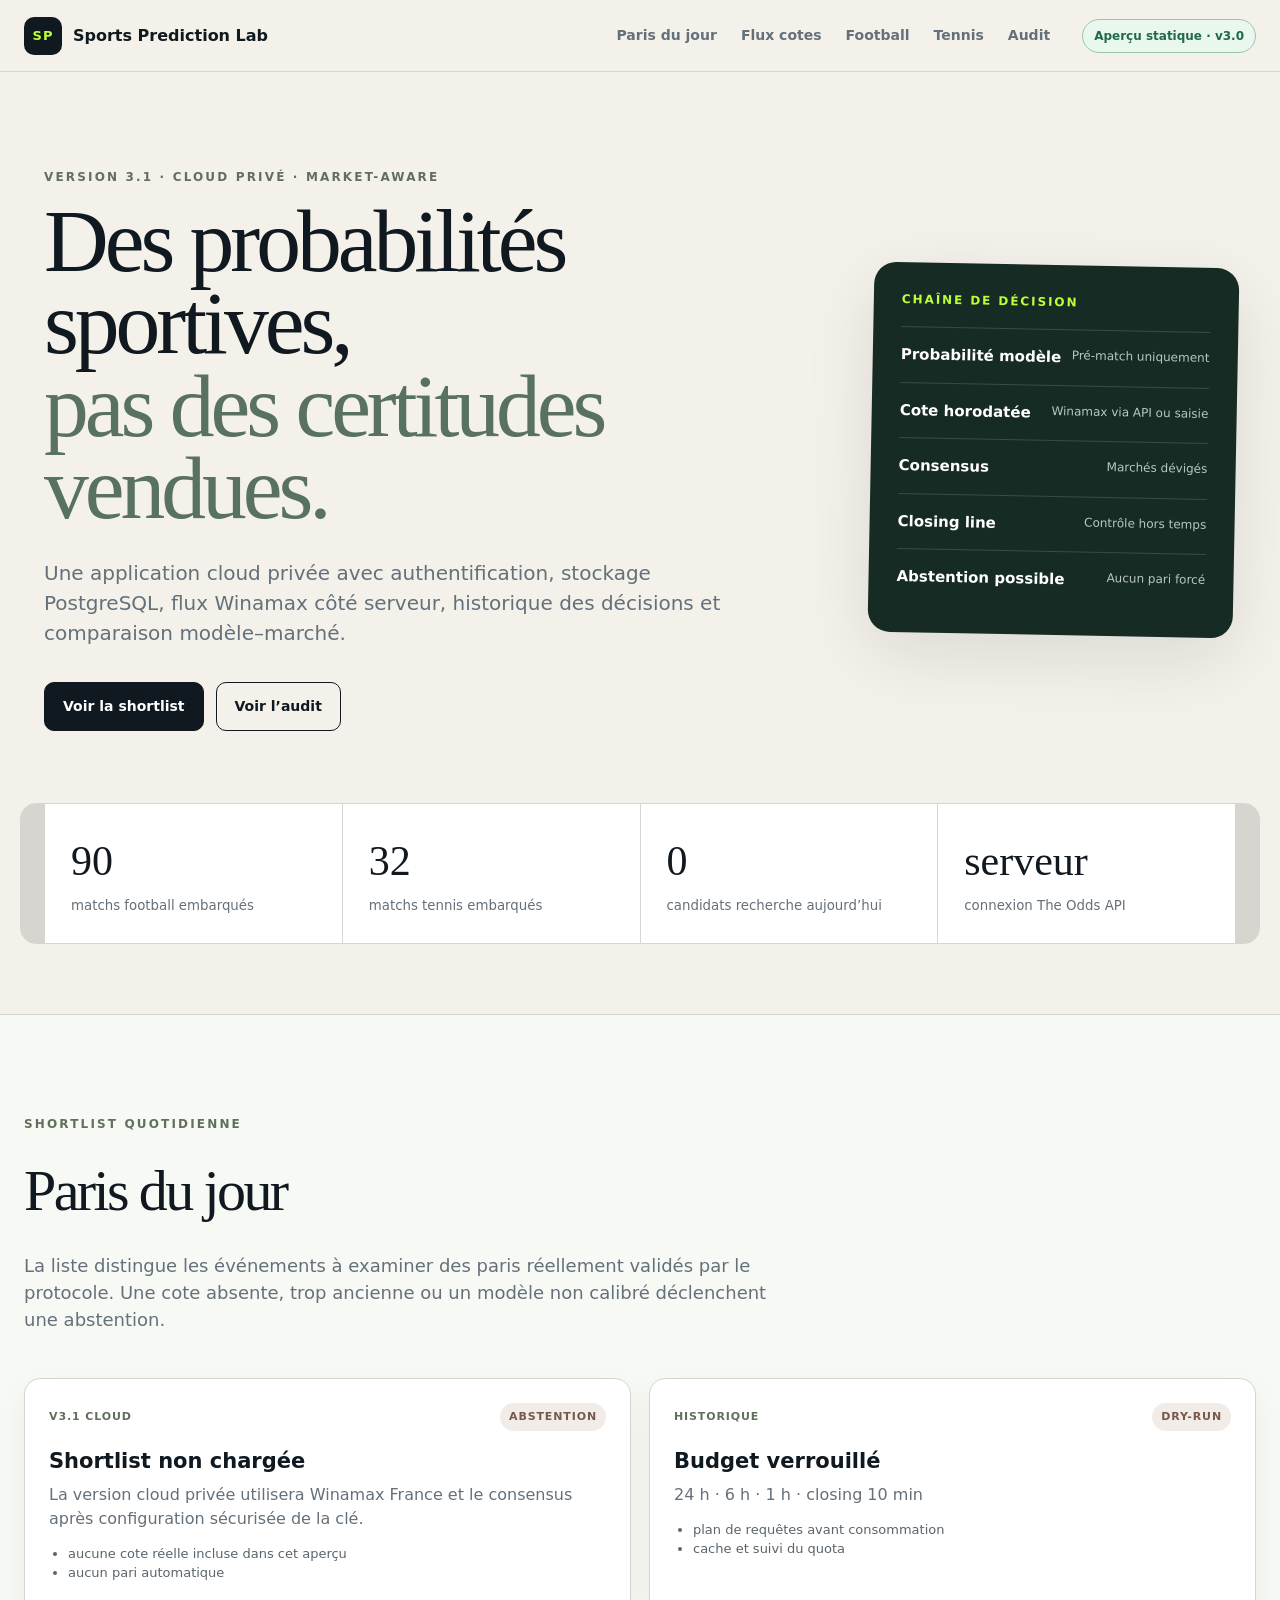
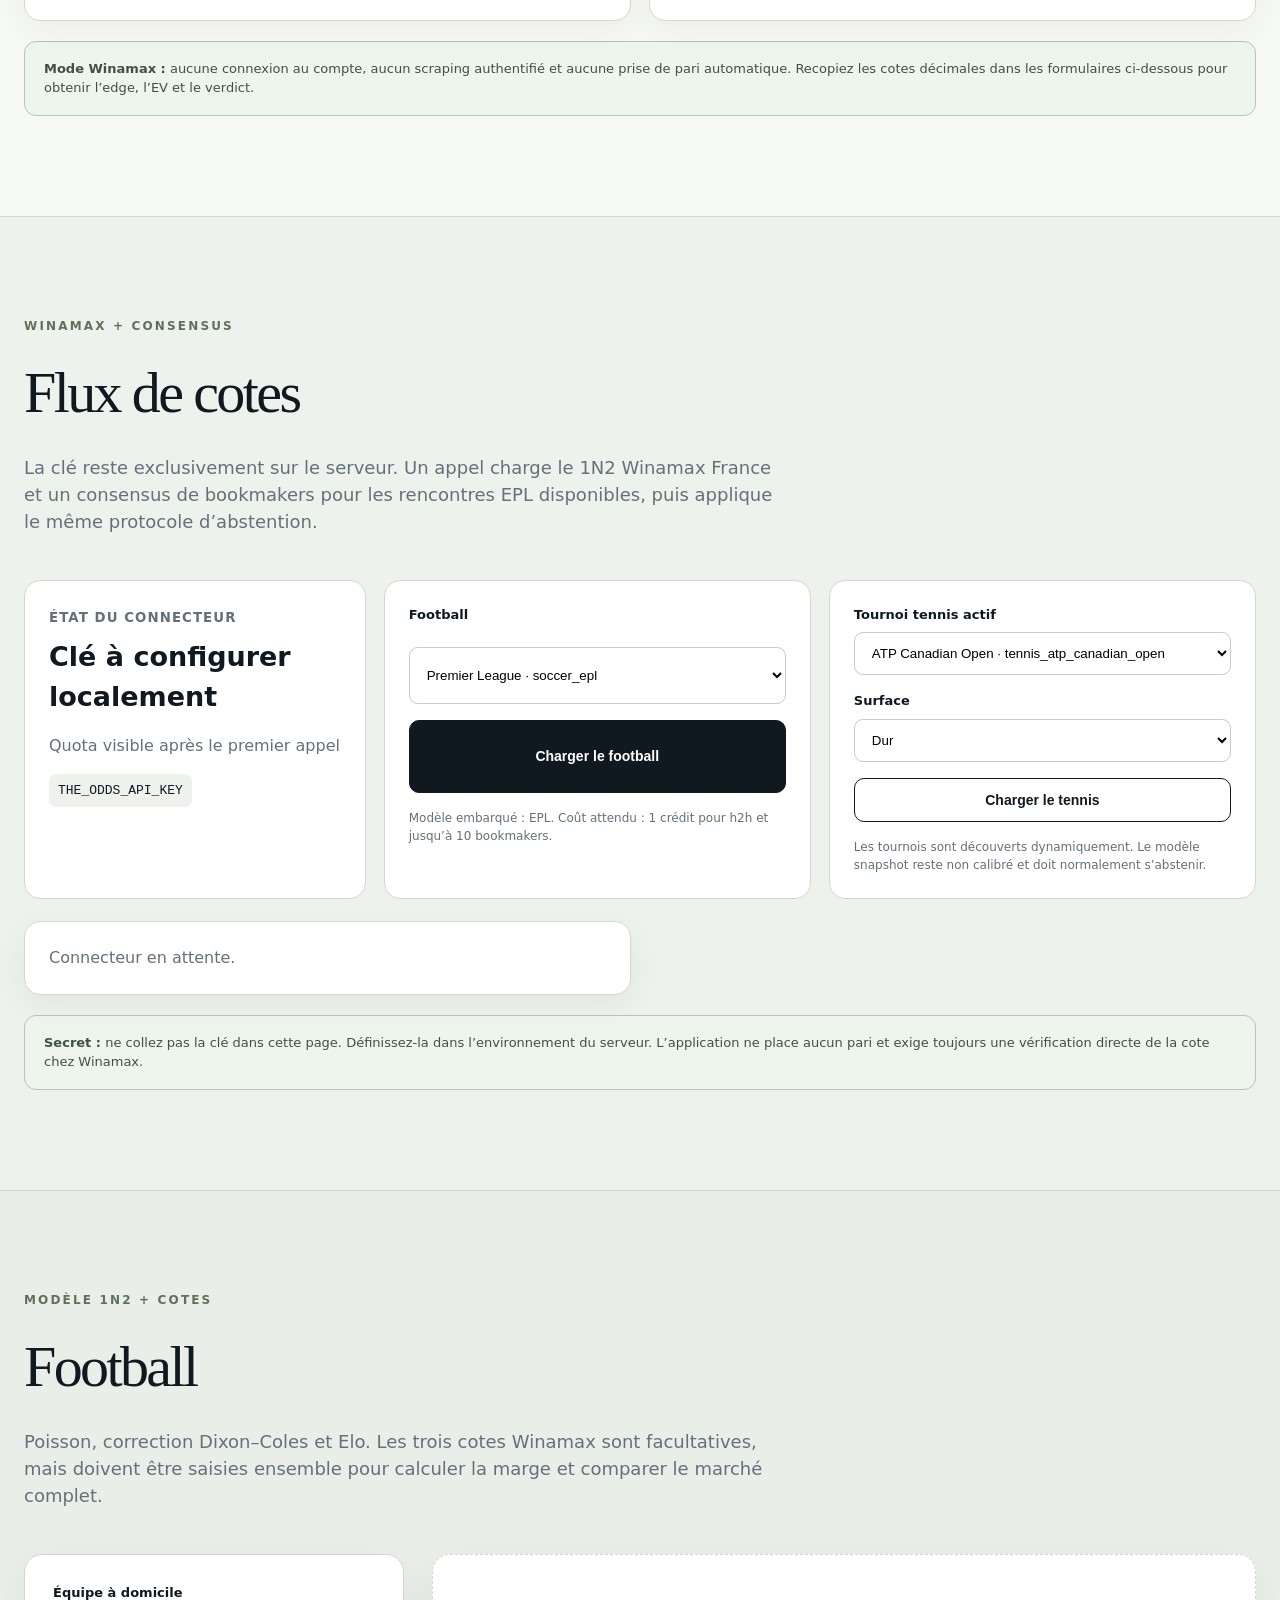
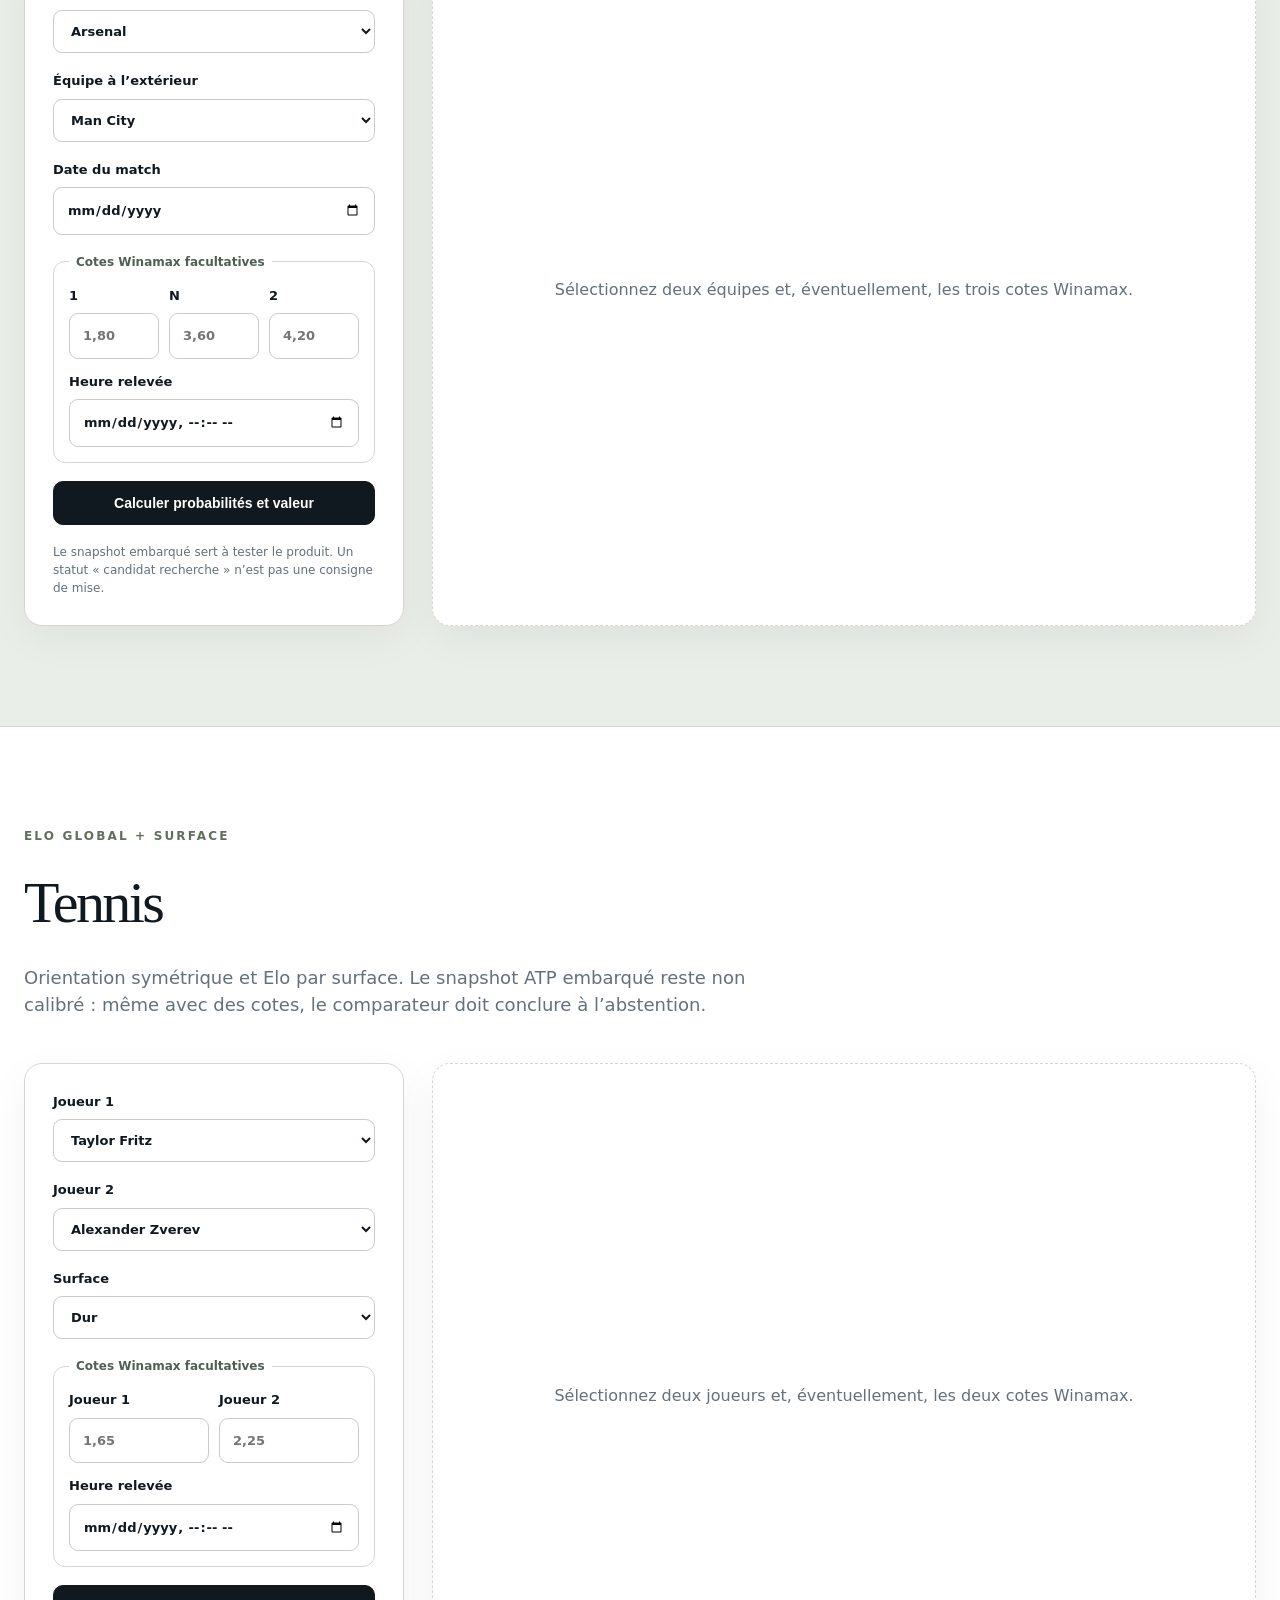
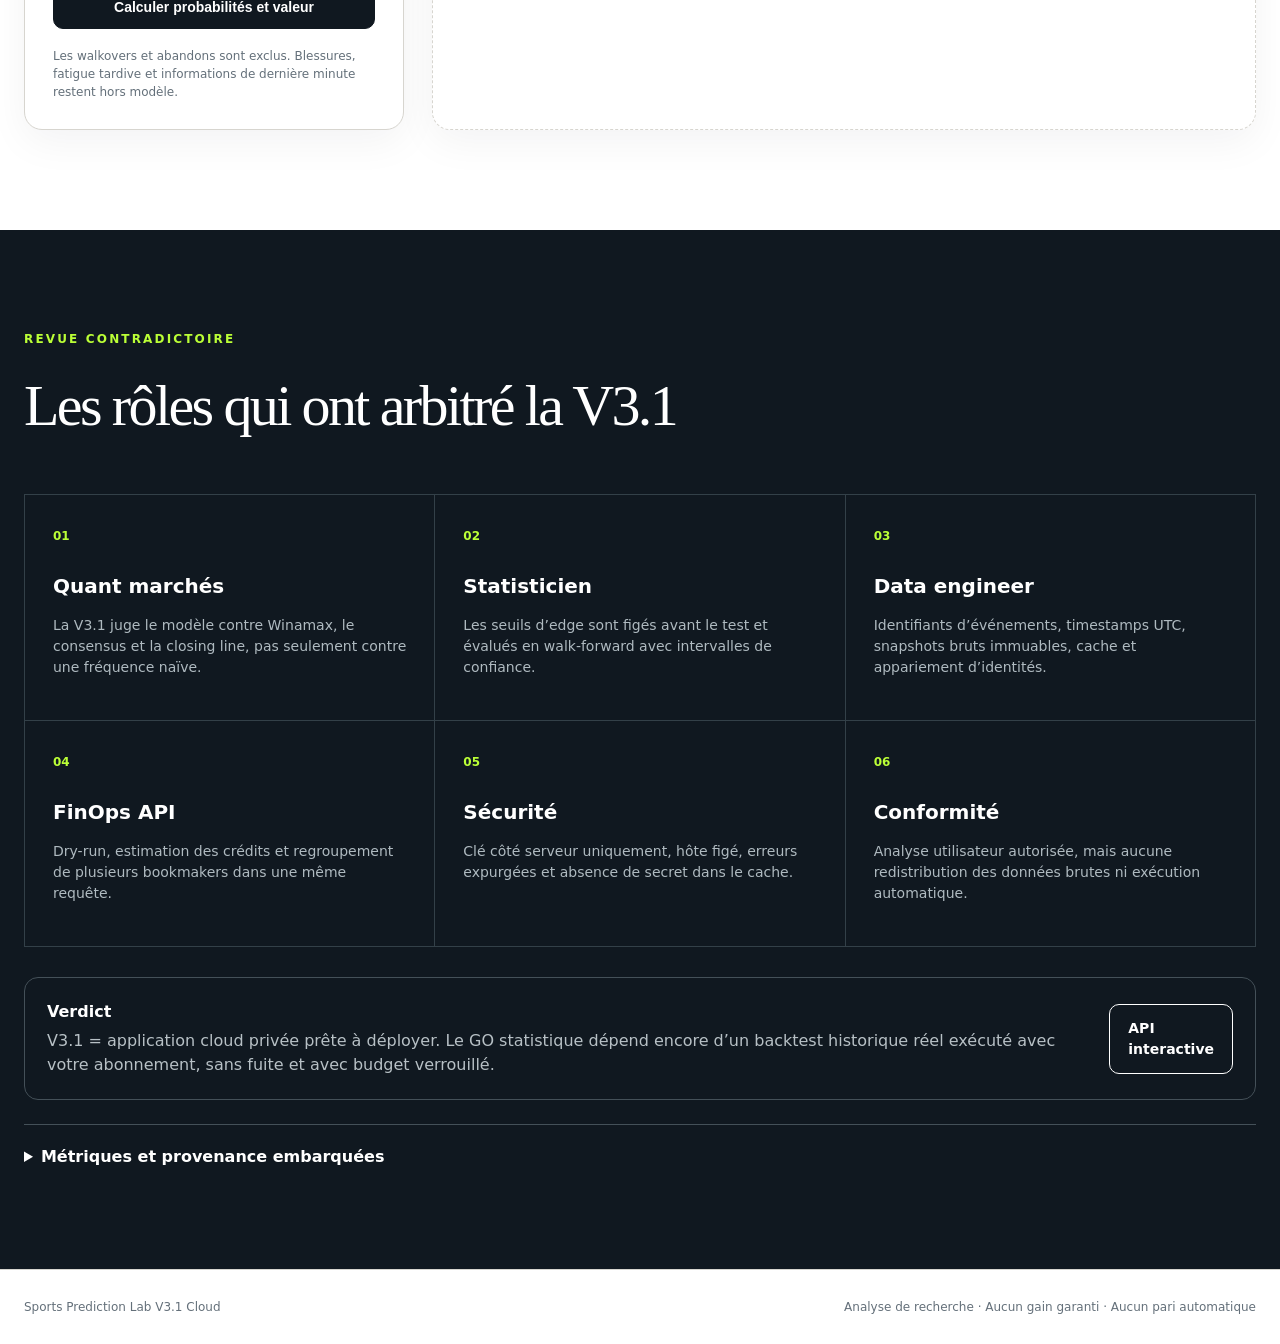
==== site_preview.html @ 26620b88 "RBE: Premier commit v3.1" ====
<!doctype html>
<html lang="fr">
<head>
  <meta charset="utf-8">
  <meta name="viewport" content="width=device-width,initial-scale=1">
  <title>Sports Prediction Lab V3.1 Cloud</title>
  <meta name="description" content="Application probabiliste et auditable avec flux Winamax via The Odds API, historique des cotes et comparaison au marché.">
  <style>:root{--ink:#101820;--muted:#64707a;--paper:#f4f1ea;--card:#fff;--accent:#bbff36;--line:#d7d5cf;--deep:#172b25;--danger:#c53d2f;--shadow:0 22px 70px rgba(16,24,32,.10)}
*{box-sizing:border-box}html{scroll-behavior:smooth}body{margin:0;background:var(--paper);color:var(--ink);font-family:Inter,ui-sans-serif,system-ui,-apple-system,BlinkMacSystemFont,"Segoe UI",sans-serif;line-height:1.5}.topbar{position:sticky;top:0;z-index:20;height:72px;padding:0 max(24px,calc((100vw - 1240px)/2));display:flex;align-items:center;gap:32px;border-bottom:1px solid rgba(16,24,32,.12);background:rgba(244,241,234,.92);backdrop-filter:blur(16px)}.brand{display:flex;align-items:center;gap:11px;font-weight:800;color:var(--ink);text-decoration:none}.logo{display:grid;place-items:center;width:38px;height:38px;background:var(--ink);color:var(--accent);border-radius:10px;font-size:13px;letter-spacing:.08em}.topbar nav{display:flex;gap:24px;margin-left:auto}.topbar nav a{color:var(--muted);text-decoration:none;font-size:14px;font-weight:700}.topbar nav a:hover{color:var(--ink)}.pill{padding:7px 11px;border:1px solid var(--line);border-radius:999px;color:var(--muted);font-size:12px;font-weight:800}.pill.ok{color:#1f6b46;border-color:#98c6ac;background:#eaf7ef}.pill.error{color:var(--danger);border-color:#e1aaa5;background:#fff0ee}main{overflow:hidden}.hero{max-width:1240px;margin:0 auto;min-height:650px;padding:96px 24px 72px;display:grid;grid-template-columns:1.35fr .65fr;gap:70px;align-items:center}.eyebrow{font-size:12px;font-weight:900;letter-spacing:.18em;color:#61705c;margin:0 0 14px}.hero h1,.section-heading h2{font-family:Georgia,"Times New Roman",serif;font-weight:500;letter-spacing:-.045em}.hero h1{font-size:clamp(56px,7vw,96px);line-height:.92;margin:0 0 28px}.hero h1 span{color:#58725f}.lede{max-width:720px;font-size:20px;color:var(--muted)}.actions{display:flex;gap:12px;margin-top:34px}.button{display:inline-flex;align-items:center;justify-content:center;border-radius:10px;padding:13px 18px;border:1px solid var(--ink);font-weight:800;font-size:14px;text-decoration:none;cursor:pointer;transition:.18s ease}.button:hover{transform:translateY(-1px)}.button.primary{background:var(--ink);color:#fff}.button.primary:hover{background:var(--deep)}.button.ghost{background:transparent;color:var(--ink)}.button.full{width:100%}.trust-card{background:var(--deep);color:#fff;border-radius:22px;padding:28px;box-shadow:var(--shadow);transform:rotate(1.1deg)}.trust-title{text-transform:uppercase;letter-spacing:.16em;font-size:12px;font-weight:900;color:var(--accent);margin-bottom:18px}.trust-card ol{list-style:none;padding:0;margin:0;counter-reset:item}.trust-card li{padding:16px 0;border-top:1px solid rgba(255,255,255,.15);display:grid;grid-template-columns:1fr auto;gap:10px}.trust-card li b{font-size:15px}.trust-card li span{font-size:12px;color:#b9c6c1}.stats{max-width:1240px;margin:0 auto 70px;padding:0 24px;display:grid;grid-template-columns:repeat(4,1fr);gap:1px;background:var(--line);border:1px solid var(--line);border-radius:16px;overflow:hidden}.stats article{background:var(--card);padding:26px}.stats span{display:block;font-family:Georgia,serif;font-size:42px}.stats small{color:var(--muted)}.workbench{padding:100px max(24px,calc((100vw - 1240px)/2));background:#fff;border-top:1px solid var(--line)}.workbench.alt{background:#e9eee8}.section-heading{max-width:760px;margin-bottom:45px}.section-heading h2{font-size:58px;margin:0 0 10px}.section-heading>p:last-child{color:var(--muted);font-size:18px}.panel-grid{display:grid;grid-template-columns:380px 1fr;gap:28px}.control-panel,.result-panel{border:1px solid var(--line);border-radius:18px;background:var(--card);padding:28px;box-shadow:0 12px 40px rgba(16,24,32,.05)}.control-panel{display:grid;gap:18px}.control-panel label{font-size:13px;font-weight:800;display:grid;gap:8px}.control-panel select,.control-panel input{width:100%;padding:12px 13px;border:1px solid #c9cbc5;border-radius:9px;background:#fff;color:var(--ink);font:inherit}.fineprint{font-size:12px;color:var(--muted);margin:0}.result-panel{min-height:360px}.result-panel.empty{display:grid;place-items:center;color:var(--muted);border-style:dashed}.result-panel h3{margin:0 0 4px;font-size:22px}.result-subtitle{color:var(--muted);margin:0 0 26px}.prob-row{display:grid;grid-template-columns:150px 1fr 64px;gap:14px;align-items:center;margin:16px 0}.prob-label{font-weight:800;white-space:nowrap;overflow:hidden;text-overflow:ellipsis}.bar-track{height:18px;background:#eef0eb;border-radius:999px;overflow:hidden}.bar-fill{height:100%;background:var(--deep);border-radius:inherit;transition:width .55s ease}.prob-value{text-align:right;font-variant-numeric:tabular-nums;font-weight:900}.result-meta{display:flex;gap:24px;padding-top:22px;margin-top:24px;border-top:1px solid var(--line)}.result-meta div{flex:1}.result-meta small{display:block;color:var(--muted)}.result-meta b{font-size:24px}.score-table{width:100%;border-collapse:collapse;margin-top:20px;font-size:13px}.score-table th,.score-table td{text-align:left;padding:9px;border-bottom:1px solid var(--line)}.warning{margin-top:18px;padding:12px 14px;border-left:4px solid #d3a517;background:#fff9dc;color:#62531b;font-size:12px}.audit-section{padding:100px max(24px,calc((100vw - 1240px)/2));background:var(--ink);color:#fff}.audit-section .eyebrow{color:var(--accent)}.audit-section .section-heading>p:last-child{color:#b6c0c5}.role-grid{display:grid;grid-template-columns:repeat(3,1fr);gap:1px;background:#334048;border:1px solid #334048}.role-grid article{background:var(--ink);padding:28px;min-height:205px}.role-grid article span{color:var(--accent);font-size:12px;font-weight:900}.role-grid h3{font-size:20px;margin:24px 0 8px}.role-grid p{color:#afbac0;font-size:14px}.audit-callout{display:flex;justify-content:space-between;align-items:center;gap:20px;border:1px solid #445058;border-radius:14px;padding:22px;margin-top:30px}.audit-callout p{margin:5px 0 0;color:#b7c0c5}.audit-callout .button{border-color:#fff;color:#fff}details{margin-top:24px;border-top:1px solid #445058;padding-top:20px}summary{cursor:pointer;font-weight:800}pre{white-space:pre-wrap;word-break:break-word;color:#b9c6c1;font-size:12px;background:#0a1015;padding:18px;border-radius:12px;max-height:460px;overflow:auto}footer{display:flex;justify-content:space-between;padding:28px max(24px,calc((100vw - 1240px)/2));font-size:12px;color:var(--muted);background:#fff;border-top:1px solid var(--line)}#toast{position:fixed;right:24px;bottom:24px;max-width:380px;padding:14px 16px;border-radius:10px;background:var(--danger);color:#fff;font-weight:700;box-shadow:var(--shadow);opacity:0;pointer-events:none;transform:translateY(12px);transition:.2s}#toast.show{opacity:1;transform:none}.loader{display:flex;gap:8px;align-items:center;justify-content:center;height:100%}.loader:before{content:"";width:18px;height:18px;border:3px solid #ccd1ca;border-top-color:var(--ink);border-radius:50%;animation:spin .8s linear infinite}@keyframes spin{to{transform:rotate(360deg)}}
@media(max-width:900px){.topbar nav{display:none}.hero{grid-template-columns:1fr;padding-top:70px}.trust-card{transform:none}.stats{grid-template-columns:1fr 1fr}.panel-grid{grid-template-columns:1fr}.role-grid{grid-template-columns:1fr 1fr}.hero h1{font-size:58px}}@media(max-width:600px){.topbar{height:64px}.pill{display:none}.hero{min-height:auto;padding:60px 18px}.hero h1{font-size:47px}.lede{font-size:17px}.stats{margin:0 18px 50px;padding:0;grid-template-columns:1fr}.workbench,.audit-section{padding:72px 18px}.section-heading h2{font-size:46px}.role-grid{grid-template-columns:1fr}.prob-row{grid-template-columns:100px 1fr 54px}.audit-callout,footer{align-items:flex-start;flex-direction:column}}
.bets-section{background:#f7f9f4}.daily-grid{display:grid;grid-template-columns:repeat(2,minmax(0,1fr));gap:18px}.slate-card{background:var(--card);border:1px solid var(--line);border-radius:16px;padding:24px;box-shadow:0 10px 34px rgba(16,24,32,.05)}.slate-card h3{margin:15px 0 5px;font-size:21px}.slate-card p{margin:0;color:var(--muted)}.slate-card ul{padding-left:19px;color:#59646c;font-size:13px}.slate-card small{color:var(--muted)}.slate-top{display:flex;align-items:center;justify-content:space-between;gap:12px;text-transform:uppercase;letter-spacing:.08em;font-size:11px;font-weight:900;color:#61705c}.decision{padding:6px 9px;border-radius:999px;background:#fff0df;color:#835117}.decision.abstention{background:#f2ece8;color:#765948}.policy-note{margin-top:20px;padding:17px 19px;border:1px solid #b8c4b5;background:#eef5ec;border-radius:12px;font-size:13px;color:#405044}.odds-fieldset{border:1px solid var(--line);border-radius:12px;padding:15px;margin:0;display:grid;gap:13px}.odds-fieldset legend{padding:0 7px;font-size:12px;font-weight:900;color:#4f5f54}.odds-grid{display:grid;grid-template-columns:repeat(2,minmax(0,1fr));gap:10px}.odds-grid.three{grid-template-columns:repeat(3,minmax(0,1fr))}.market-box{margin-top:26px;border-top:1px solid var(--line);padding-top:22px}.market-heading{display:flex;align-items:flex-start;justify-content:space-between;gap:14px;margin-bottom:13px}.market-heading small{display:block;color:var(--muted)}.market-heading b{font-size:19px}.market-margin{font-size:12px;font-weight:800;color:#526159;background:#eef2ec;padding:7px 9px;border-radius:999px}.table-scroll{overflow:auto}.market-table{width:100%;border-collapse:collapse;font-size:12px;min-width:650px}.market-table th,.market-table td{text-align:right;padding:9px;border-bottom:1px solid var(--line);white-space:nowrap}.market-table th:first-child,.market-table td:first-child{text-align:left}.market-table td small{display:block;color:var(--muted);font-size:10px;text-transform:uppercase;letter-spacing:.05em}.loading-card{color:var(--muted)}
@media(max-width:900px){.daily-grid{grid-template-columns:1fr}}
@media(max-width:600px){.odds-grid,.odds-grid.three{grid-template-columns:1fr}.market-heading{flex-direction:column}.daily-grid{gap:12px}}
.odds-api-section{background:#eef2ec}.provider-grid{display:grid;grid-template-columns:.8fr 1fr 1fr;gap:18px;margin-bottom:22px}.provider-card,.provider-control{background:#fff;border:1px solid var(--line);border-radius:16px;padding:24px}.provider-card small{color:var(--muted);text-transform:uppercase;letter-spacing:.08em;font-weight:900}.provider-card h3{font-size:27px;margin:8px 0}.provider-card p{color:var(--muted)}.provider-card code{display:inline-block;background:#eef2ec;padding:7px 9px;border-radius:7px}.provider-control{display:grid;gap:16px}.provider-control label{display:grid;gap:8px;font-size:13px;font-weight:800}.provider-control select{padding:12px 13px;border:1px solid #c9cbc5;border-radius:9px;background:#fff}.provider-results{margin-top:18px}.odds-line{display:flex;justify-content:space-between;gap:12px;padding:8px 0;border-bottom:1px solid var(--line);font-size:13px}.odds-line:last-child{border-bottom:0}.odds-line b{font-variant-numeric:tabular-nums}.provider-error{border-color:#e1aaa5;background:#fff0ee}
@media(max-width:800px){.provider-grid{grid-template-columns:1fr}}
</style>
</head>
<body>
  <header class="topbar">
    <a class="brand" href="#overview"><span class="logo">SP</span><span>Sports Prediction Lab</span></a>
    <nav>
      <a href="#bets">Paris du jour</a><a href="#odds-api">Flux cotes</a><a href="#football">Football</a><a href="#tennis">Tennis</a><a href="#audit">Audit</a>
    </nav>
    <span id="health" class="pill">Connexion…</span>
  </header>

  <main>
    <section id="overview" class="hero">
      <div>
        <p class="eyebrow">VERSION 3.1 · CLOUD PRIVÉ · MARKET-AWARE</p>
        <h1>Des probabilités sportives,<br><span>pas des certitudes vendues.</span></h1>
        <p class="lede">Une application cloud privée avec authentification, stockage PostgreSQL, flux Winamax côté serveur, historique des décisions et comparaison modèle–marché.</p>
        <div class="actions"><a class="button primary" href="#bets">Voir la shortlist</a><a class="button ghost" href="#audit">Voir l’audit</a></div>
      </div>
      <aside class="trust-card">
        <div class="trust-title">Chaîne de décision</div>
        <ol>
          <li><b>Probabilité modèle</b><span>Pré-match uniquement</span></li>
          <li><b>Cote horodatée</b><span>Winamax via API ou saisie</span></li>
          <li><b>Consensus</b><span>Marchés dévigés</span></li>
          <li><b>Closing line</b><span>Contrôle hors temps</span></li>
          <li><b>Abstention possible</b><span>Aucun pari forcé</span></li>
        </ol>
      </aside>
    </section>

    <section class="stats" aria-label="Résumé des données">
      <article><span id="footballRows">—</span><small>matchs football embarqués</small></article>
      <article><span id="tennisRows">—</span><small>matchs tennis embarqués</small></article>
      <article><span id="dailyCandidates">—</span><small>candidats recherche aujourd’hui</small></article>
      <article><span id="oddsApiState">—</span><small>connexion The Odds API</small></article>
    </section>

    <section id="bets" class="workbench bets-section">
      <div class="section-heading"><p class="eyebrow">SHORTLIST QUOTIDIENNE</p><h2>Paris du jour</h2><p>La liste distingue les événements à examiner des paris réellement validés par le protocole. Une cote absente, trop ancienne ou un modèle non calibré déclenchent une abstention.</p></div>
      <div id="dailySlate" class="daily-grid"><div class="slate-card loading-card">Chargement de la revue du jour…</div></div>
      <div class="policy-note"><b>Mode Winamax :</b> aucune connexion au compte, aucun scraping authentifié et aucune prise de pari automatique. Recopiez les cotes décimales dans les formulaires ci-dessous pour obtenir l’edge, l’EV et le verdict.</div>
    </section>

    <section id="odds-api" class="workbench odds-api-section">
      <div class="section-heading"><p class="eyebrow">WINAMAX + CONSENSUS</p><h2>Flux de cotes</h2><p>La clé reste exclusivement sur le serveur. Un appel charge le 1N2 Winamax France et un consensus de bookmakers pour les rencontres EPL disponibles, puis applique le même protocole d’abstention.</p></div>
      <div class="provider-grid">
        <article class="provider-card"><small>État du connecteur</small><h3 id="providerStatus">Chargement…</h3><p id="providerQuota">Quota inconnu</p><code>THE_ODDS_API_KEY</code></article>
        <div class="provider-control">
          <label>Football<select id="oddsSport"><option value="soccer_epl">Premier League · soccer_epl</option></select></label>
          <button id="loadLiveOdds" class="button primary full" type="button">Charger le football</button>
          <p class="fineprint">Modèle embarqué : EPL. Coût attendu : 1 crédit pour h2h et jusqu’à 10 bookmakers.</p>
        </div>
        <div class="provider-control">
          <label>Tournoi tennis actif<select id="oddsTennisSport"><option value="">Clé chargée depuis le fournisseur</option></select></label>
          <label>Surface<select id="oddsTennisSurface"><option value="hard">Dur</option><option value="clay">Terre battue</option><option value="grass">Gazon</option></select></label>
          <button id="loadTennisOdds" class="button ghost full" type="button">Charger le tennis</button>
          <p class="fineprint">Les tournois sont découverts dynamiquement. Le modèle snapshot reste non calibré et doit normalement s’abstenir.</p>
        </div>
      </div>
      <div id="liveOddsResult" class="daily-grid provider-results"><div class="slate-card loading-card">Connecteur en attente.</div></div>
      <div class="policy-note"><b>Secret :</b> ne collez pas la clé dans cette page. Définissez-la dans l’environnement du serveur. L’application ne place aucun pari et exige toujours une vérification directe de la cote chez Winamax.</div>
    </section>

    <section id="football" class="workbench alt">
      <div class="section-heading"><p class="eyebrow">MODÈLE 1N2 + COTES</p><h2>Football</h2><p>Poisson, correction Dixon–Coles et Elo. Les trois cotes Winamax sont facultatives, mais doivent être saisies ensemble pour calculer la marge et comparer le marché complet.</p></div>
      <div class="panel-grid">
        <form id="footballForm" class="control-panel">
          <label>Équipe à domicile<select id="homeTeam" required></select></label>
          <label>Équipe à l’extérieur<select id="awayTeam" required></select></label>
          <label>Date du match<input id="footballDate" type="date"></label>
          <fieldset class="odds-fieldset">
            <legend>Cotes Winamax facultatives</legend>
            <div class="odds-grid three"><label>1<input id="footballHomeOdds" type="number" min="1.01" max="1000" step="0.01" placeholder="1,80"></label><label>N<input id="footballDrawOdds" type="number" min="1.01" max="1000" step="0.01" placeholder="3,60"></label><label>2<input id="footballAwayOdds" type="number" min="1.01" max="1000" step="0.01" placeholder="4,20"></label></div>
            <label>Heure relevée<input id="footballOddsTime" type="datetime-local"></label>
          </fieldset>
          <button class="button primary full" type="submit">Calculer probabilités et valeur</button>
          <p class="fineprint">Le snapshot embarqué sert à tester le produit. Un statut « candidat recherche » n’est pas une consigne de mise.</p>
        </form>
        <div id="footballResult" class="result-panel empty"><p>Sélectionnez deux équipes et, éventuellement, les trois cotes Winamax.</p></div>
      </div>
    </section>

    <section id="tennis" class="workbench">
      <div class="section-heading"><p class="eyebrow">ELO GLOBAL + SURFACE</p><h2>Tennis</h2><p>Orientation symétrique et Elo par surface. Le snapshot ATP embarqué reste non calibré : même avec des cotes, le comparateur doit conclure à l’abstention.</p></div>
      <div class="panel-grid">
        <form id="tennisForm" class="control-panel">
          <label>Joueur 1<select id="player1" required></select></label>
          <label>Joueur 2<select id="player2" required></select></label>
          <label>Surface<select id="surface"><option value="hard">Dur</option><option value="clay">Terre battue</option><option value="grass">Gazon</option><option value="carpet">Moquette</option></select></label>
          <fieldset class="odds-fieldset">
            <legend>Cotes Winamax facultatives</legend>
            <div class="odds-grid"><label>Joueur 1<input id="tennisP1Odds" type="number" min="1.01" max="1000" step="0.01" placeholder="1,65"></label><label>Joueur 2<input id="tennisP2Odds" type="number" min="1.01" max="1000" step="0.01" placeholder="2,25"></label></div>
            <label>Heure relevée<input id="tennisOddsTime" type="datetime-local"></label>
          </fieldset>
          <button class="button primary full" type="submit">Calculer probabilités et valeur</button>
          <p class="fineprint">Les walkovers et abandons sont exclus. Blessures, fatigue tardive et informations de dernière minute restent hors modèle.</p>
        </form>
        <div id="tennisResult" class="result-panel empty"><p>Sélectionnez deux joueurs et, éventuellement, les deux cotes Winamax.</p></div>
      </div>
    </section>

    <section id="audit" class="audit-section">
      <div class="section-heading"><p class="eyebrow">REVUE CONTRADICTOIRE</p><h2>Les rôles qui ont arbitré la V3.1</h2></div>
      <div class="role-grid">
        <article><span>01</span><h3>Quant marchés</h3><p>La V3.1 juge le modèle contre Winamax, le consensus et la closing line, pas seulement contre une fréquence naïve.</p></article>
        <article><span>02</span><h3>Statisticien</h3><p>Les seuils d’edge sont figés avant le test et évalués en walk-forward avec intervalles de confiance.</p></article>
        <article><span>03</span><h3>Data engineer</h3><p>Identifiants d’événements, timestamps UTC, snapshots bruts immuables, cache et appariement d’identités.</p></article>
        <article><span>04</span><h3>FinOps API</h3><p>Dry-run, estimation des crédits et regroupement de plusieurs bookmakers dans une même requête.</p></article>
        <article><span>05</span><h3>Sécurité</h3><p>Clé côté serveur uniquement, hôte figé, erreurs expurgées et absence de secret dans le cache.</p></article>
        <article><span>06</span><h3>Conformité</h3><p>Analyse utilisateur autorisée, mais aucune redistribution des données brutes ni exécution automatique.</p></article>
      </div>
      <div class="audit-callout">
        <div><b>Verdict</b><p>V3.1 = application cloud privée prête à déployer. Le GO statistique dépend encore d’un backtest historique réel exécuté avec votre abonnement, sans fuite et avec budget verrouillé.</p></div>
        <a class="button ghost" href="/docs" target="_blank" rel="noreferrer">API interactive</a>
      </div>
      <details><summary>Métriques et provenance embarquées</summary><pre id="metrics">Chargement…</pre></details>
    </section>
  </main>

  <footer><span>Sports Prediction Lab V3.1 Cloud</span><span>Analyse de recherche · Aucun gain garanti · Aucun pari automatique</span></footer>
  <div id="toast" role="status" aria-live="polite"></div>
  <script>
const $=(s)=>document.querySelector(s);
$('#health').textContent='Aperçu statique · v3.0'; $('#health').classList.add('ok');
$('#footballRows').textContent='90'; $('#tennisRows').textContent='32'; $('#dailyCandidates').textContent='0'; $('#oddsApiState').textContent='serveur';
$('#providerStatus').textContent='Clé à configurer localement'; $('#providerQuota').textContent='Quota visible après le premier appel';
const teams=['Arsenal','Aston Villa','Chelsea','Liverpool','Man City','Man United','Newcastle','Tottenham'];
const players=['Taylor Fritz','Alexander Zverev','Casper Ruud','Stefanos Tsitsipas'];
for(const id of ['#homeTeam','#awayTeam']) $(id).innerHTML=teams.map(x=>`<option>${x}</option>`).join('');
for(const id of ['#player1','#player2']) $(id).innerHTML=players.map(x=>`<option>${x}</option>`).join('');
$('#awayTeam').value='Man City'; $('#player2').value='Alexander Zverev';
$('#oddsTennisSport').innerHTML='<option>ATP Canadian Open · tennis_atp_canadian_open</option>';
$('#dailySlate').innerHTML='<article class="slate-card"><div class="slate-top"><span>V3.1 CLOUD</span><b class="decision abstention">abstention</b></div><h3>Shortlist non chargée</h3><p>La version cloud privée utilisera Winamax France et le consensus après configuration sécurisée de la clé.</p><ul><li>aucune cote réelle incluse dans cet aperçu</li><li>aucun pari automatique</li></ul></article><article class="slate-card"><div class="slate-top"><span>HISTORIQUE</span><b class="decision abstention">dry-run</b></div><h3>Budget verrouillé</h3><p>24 h · 6 h · 1 h · closing 10 min</p><ul><li>plan de requêtes avant consommation</li><li>cache et suivi du quota</li></ul></article>';
$('#metrics').textContent=JSON.stringify({version:'3.0.0',tests:'35/35',coverage:'86%',odds_api:{key_in_frontend:false,historical_dry_run:true,winamax_key:'winamax_fr',tennis_keys:'dynamic'}},null,2);
const demo=(sport)=>{$('#liveOddsResult').innerHTML=`<article class="slate-card"><div class="slate-top"><span>EXEMPLE ${sport.toUpperCase()}</span><b class="decision abstention">abstention</b></div><h3>${sport==='football'?'Arsenal — Manchester City':'Taylor Fritz — Alexander Zverev'}</h3><p>Le vrai écran affichera les cotes horodatées du fournisseur.</p><div class="odds-line"><span>Winamax</span><b>non chargé</b></div><div class="odds-line"><span>Consensus</span><b>non chargé</b></div><small>Configurez THE_ODDS_API_KEY côté serveur.</small></article>`;};
$('#loadLiveOdds').addEventListener('click',()=>demo('football')); $('#loadTennisOdds').addEventListener('click',()=>demo('tennis'));
for(const form of document.querySelectorAll('form')) form.addEventListener('submit',e=>{e.preventDefault();alert('Aperçu statique : lancez FastAPI pour calculer une prédiction.');});
</script>
</body>
</html>
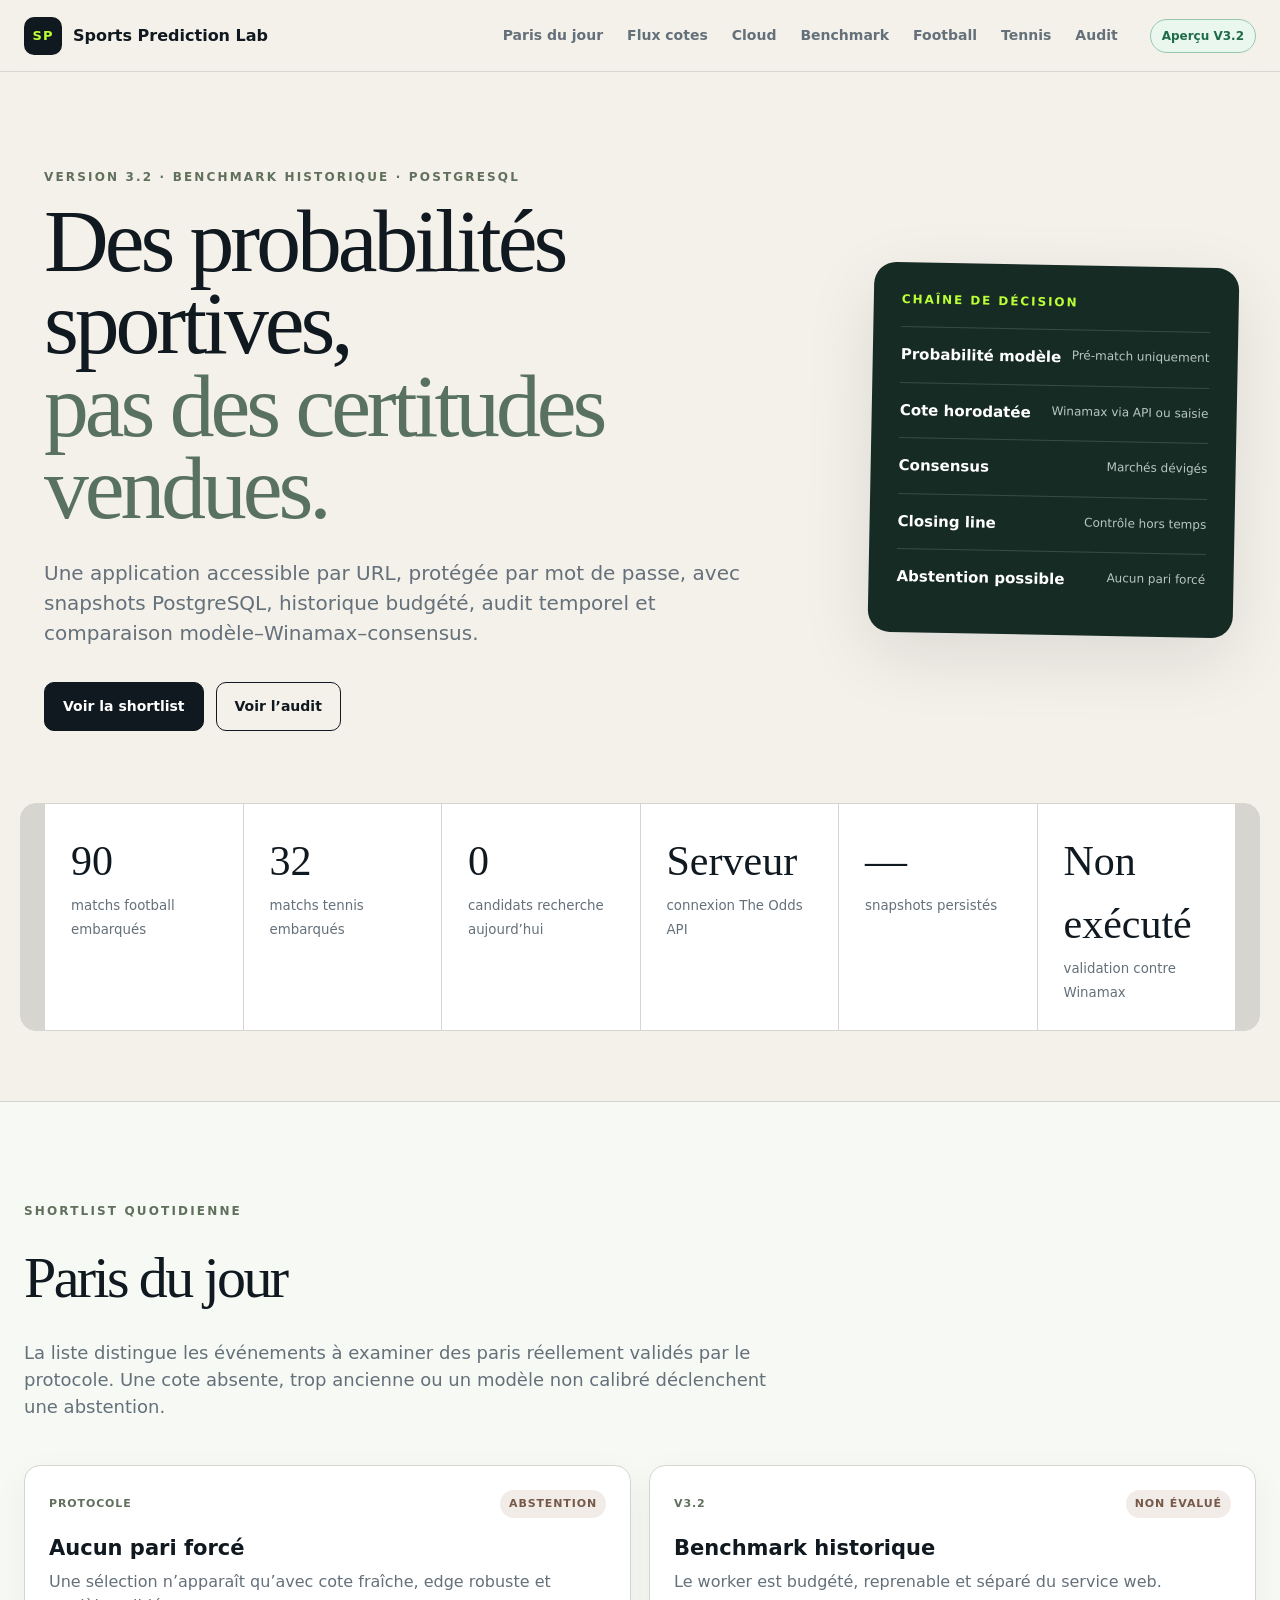
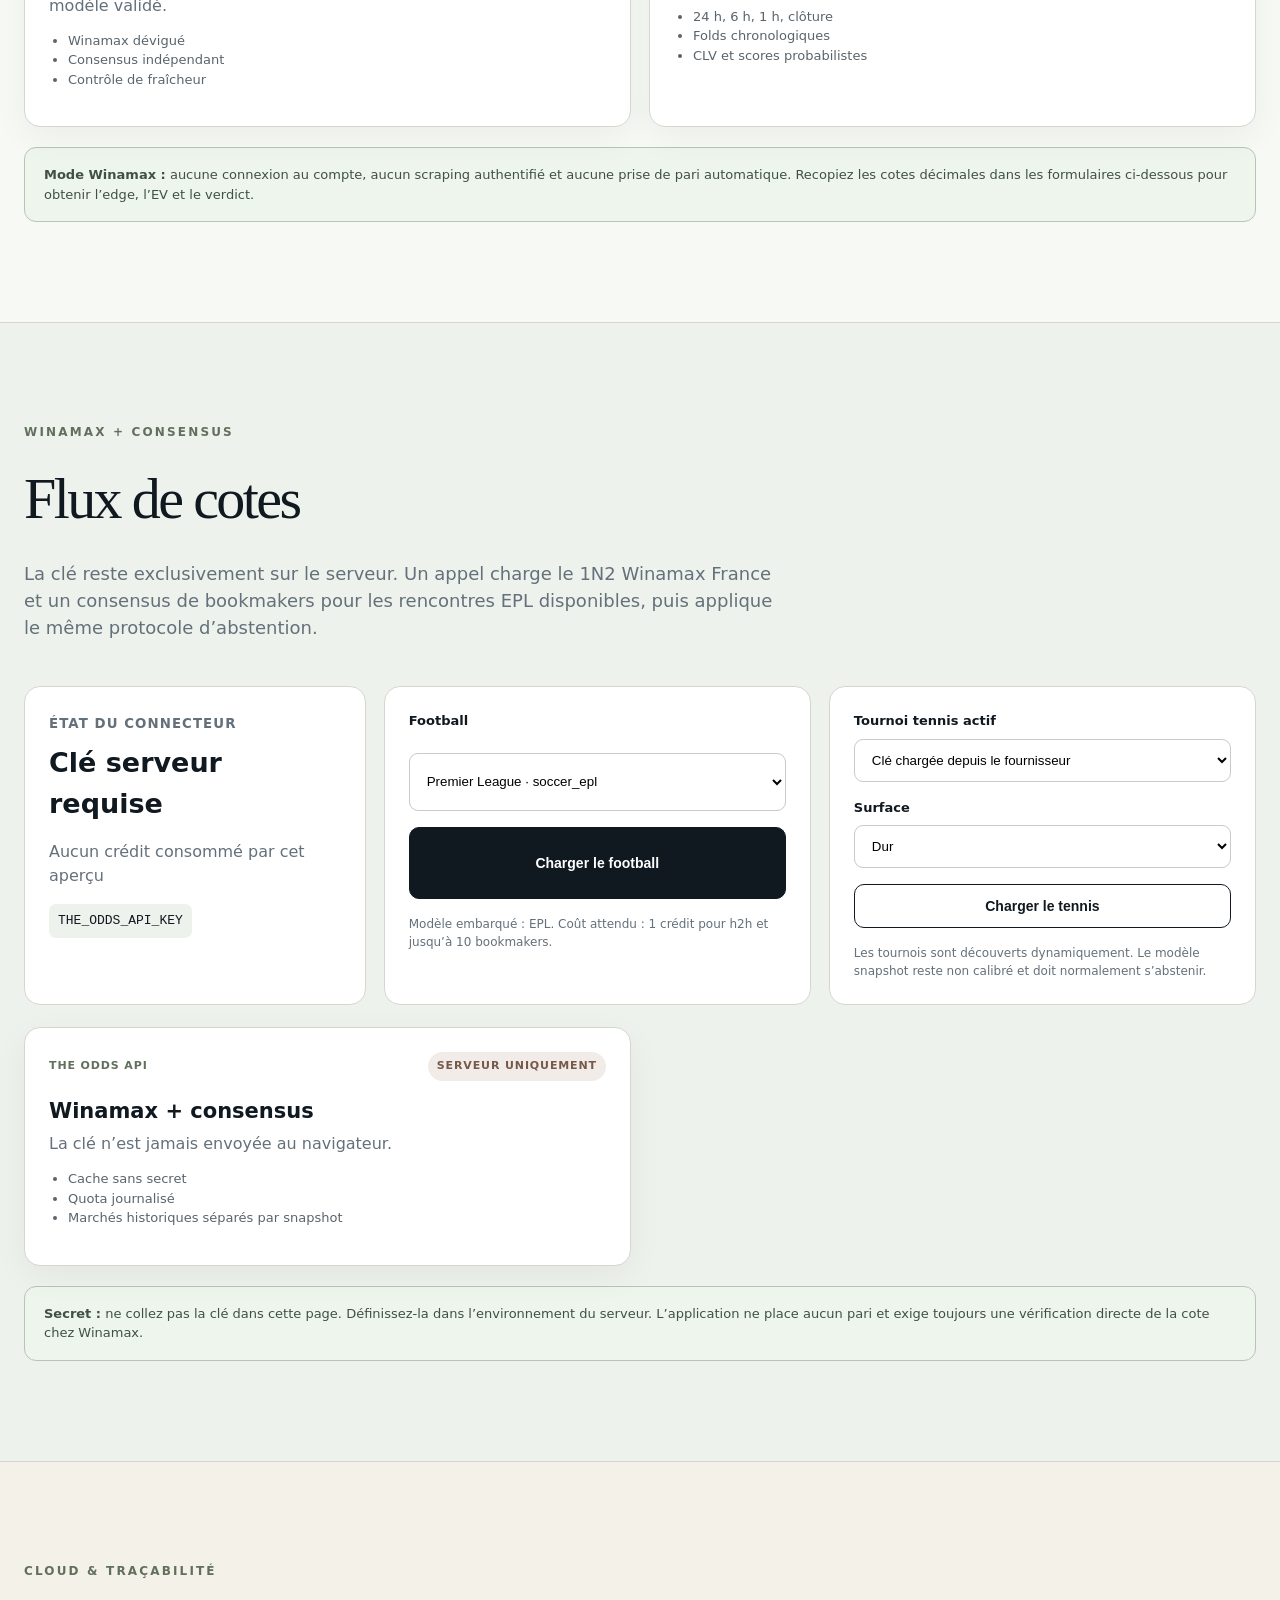
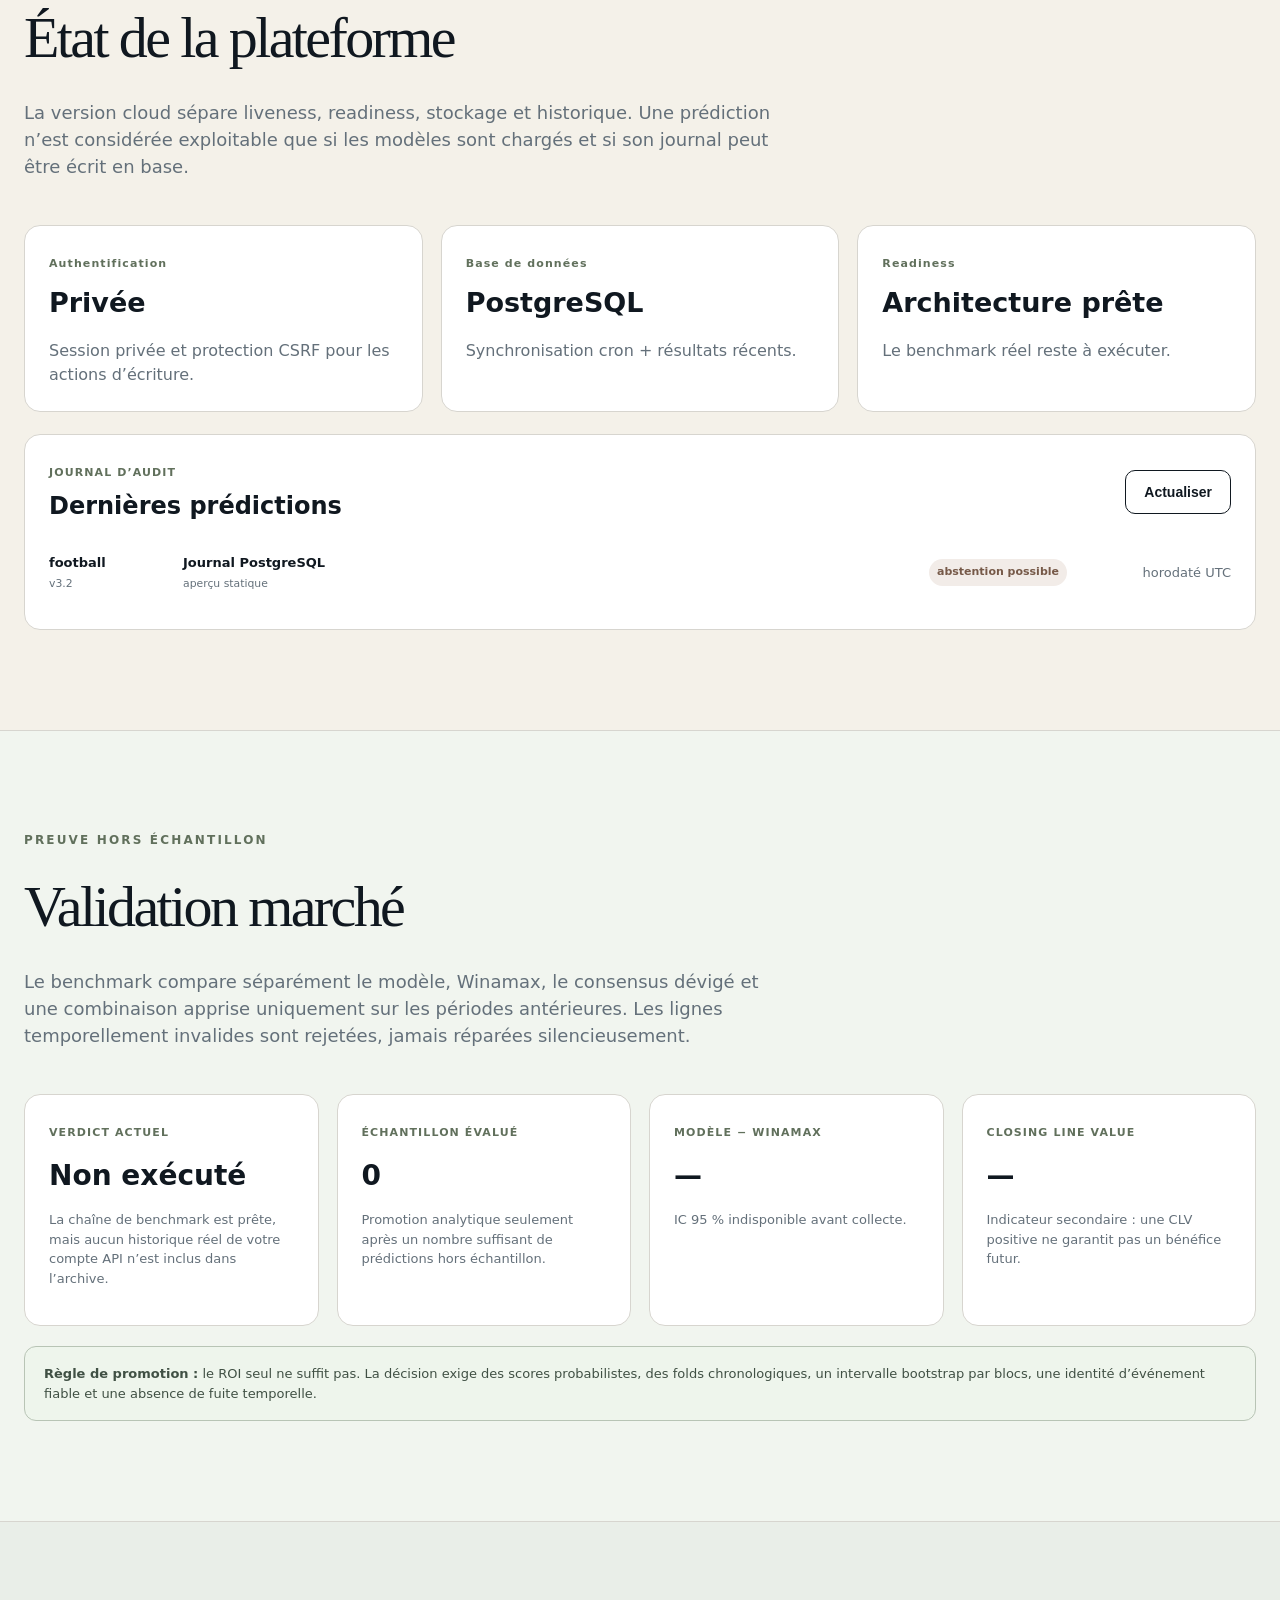
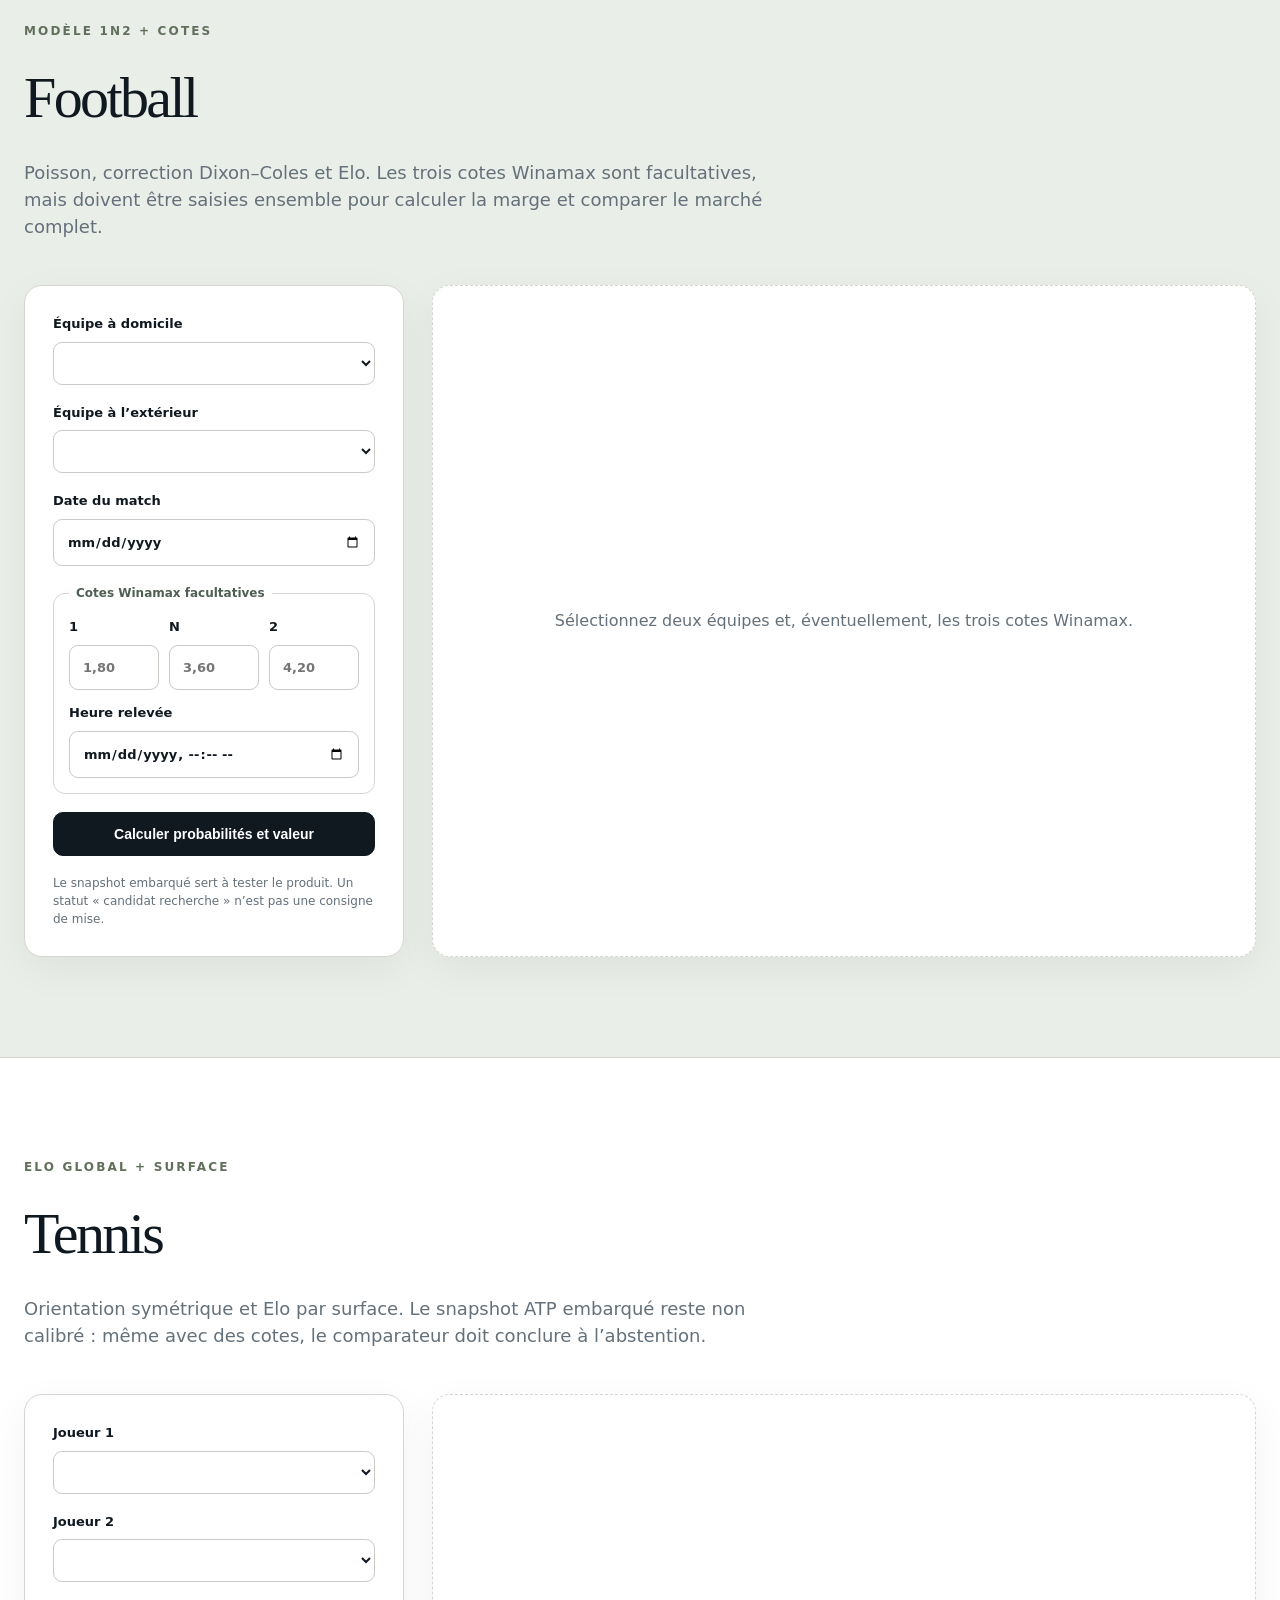
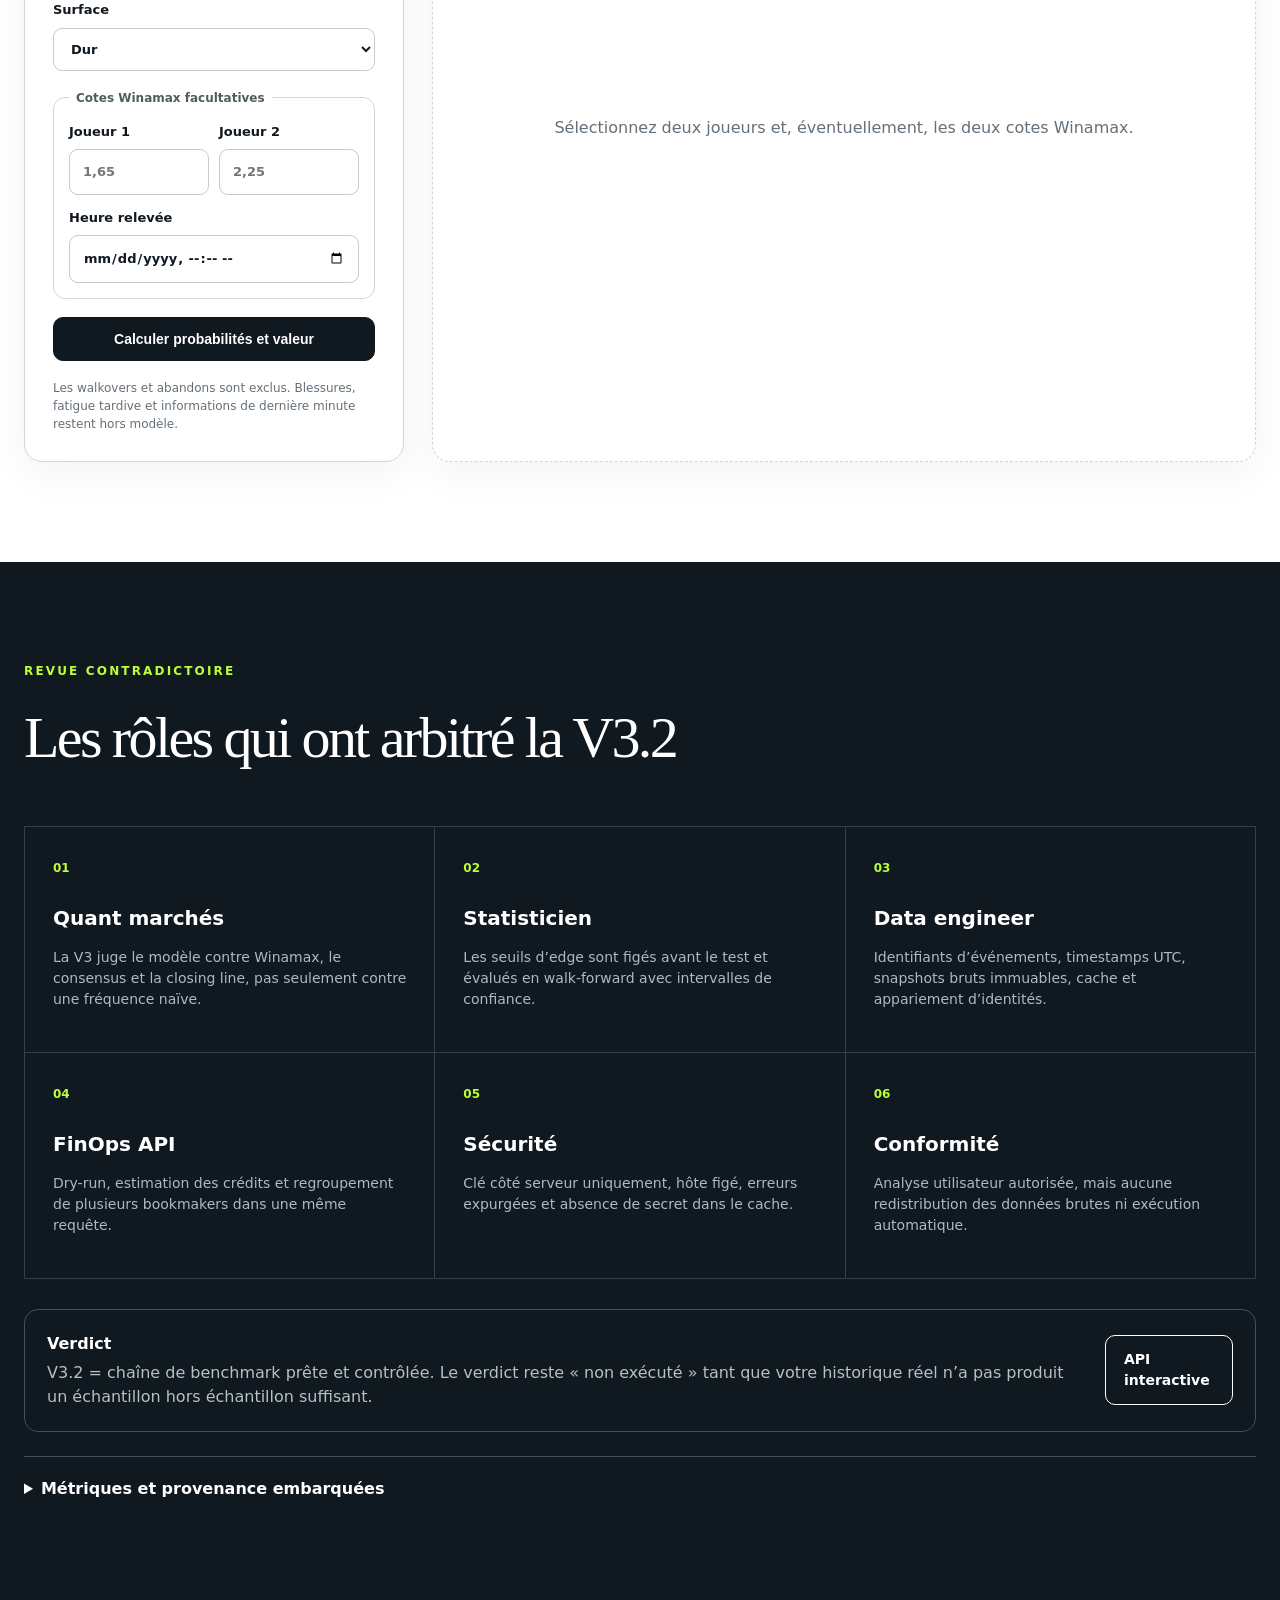
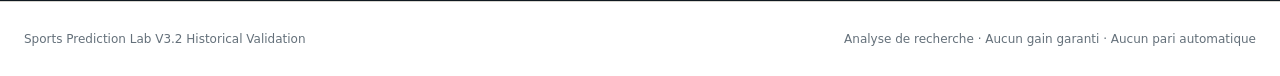
==== commit b9aaa8a7: "RBE: commit v3.2" ====
--- a/site_preview.html
+++ b/site_preview.html
@@ -3,8 +3,8 @@
 <head>
   <meta charset="utf-8">
   <meta name="viewport" content="width=device-width,initial-scale=1">
-  <title>Sports Prediction Lab V3.1 Cloud</title>
-  <meta name="description" content="Application probabiliste et auditable avec flux Winamax via The Odds API, historique des cotes et comparaison au marché.">
+  <title>Sports Prediction Lab V3.2 Historical Validation</title>
+  <meta name="description" content="Application cloud privée avec FastAPI, PostgreSQL, flux Winamax via The Odds API, historique des cotes et comparaison au marché.">
   <style>:root{--ink:#101820;--muted:#64707a;--paper:#f4f1ea;--card:#fff;--accent:#bbff36;--line:#d7d5cf;--deep:#172b25;--danger:#c53d2f;--shadow:0 22px 70px rgba(16,24,32,.10)}
 *{box-sizing:border-box}html{scroll-behavior:smooth}body{margin:0;background:var(--paper);color:var(--ink);font-family:Inter,ui-sans-serif,system-ui,-apple-system,BlinkMacSystemFont,"Segoe UI",sans-serif;line-height:1.5}.topbar{position:sticky;top:0;z-index:20;height:72px;padding:0 max(24px,calc((100vw - 1240px)/2));display:flex;align-items:center;gap:32px;border-bottom:1px solid rgba(16,24,32,.12);background:rgba(244,241,234,.92);backdrop-filter:blur(16px)}.brand{display:flex;align-items:center;gap:11px;font-weight:800;color:var(--ink);text-decoration:none}.logo{display:grid;place-items:center;width:38px;height:38px;background:var(--ink);color:var(--accent);border-radius:10px;font-size:13px;letter-spacing:.08em}.topbar nav{display:flex;gap:24px;margin-left:auto}.topbar nav a{color:var(--muted);text-decoration:none;font-size:14px;font-weight:700}.topbar nav a:hover{color:var(--ink)}.pill{padding:7px 11px;border:1px solid var(--line);border-radius:999px;color:var(--muted);font-size:12px;font-weight:800}.pill.ok{color:#1f6b46;border-color:#98c6ac;background:#eaf7ef}.pill.error{color:var(--danger);border-color:#e1aaa5;background:#fff0ee}main{overflow:hidden}.hero{max-width:1240px;margin:0 auto;min-height:650px;padding:96px 24px 72px;display:grid;grid-template-columns:1.35fr .65fr;gap:70px;align-items:center}.eyebrow{font-size:12px;font-weight:900;letter-spacing:.18em;color:#61705c;margin:0 0 14px}.hero h1,.section-heading h2{font-family:Georgia,"Times New Roman",serif;font-weight:500;letter-spacing:-.045em}.hero h1{font-size:clamp(56px,7vw,96px);line-height:.92;margin:0 0 28px}.hero h1 span{color:#58725f}.lede{max-width:720px;font-size:20px;color:var(--muted)}.actions{display:flex;gap:12px;margin-top:34px}.button{display:inline-flex;align-items:center;justify-content:center;border-radius:10px;padding:13px 18px;border:1px solid var(--ink);font-weight:800;font-size:14px;text-decoration:none;cursor:pointer;transition:.18s ease}.button:hover{transform:translateY(-1px)}.button.primary{background:var(--ink);color:#fff}.button.primary:hover{background:var(--deep)}.button.ghost{background:transparent;color:var(--ink)}.button.full{width:100%}.trust-card{background:var(--deep);color:#fff;border-radius:22px;padding:28px;box-shadow:var(--shadow);transform:rotate(1.1deg)}.trust-title{text-transform:uppercase;letter-spacing:.16em;font-size:12px;font-weight:900;color:var(--accent);margin-bottom:18px}.trust-card ol{list-style:none;padding:0;margin:0;counter-reset:item}.trust-card li{padding:16px 0;border-top:1px solid rgba(255,255,255,.15);display:grid;grid-template-columns:1fr auto;gap:10px}.trust-card li b{font-size:15px}.trust-card li span{font-size:12px;color:#b9c6c1}.stats{max-width:1240px;margin:0 auto 70px;padding:0 24px;display:grid;grid-template-columns:repeat(4,1fr);gap:1px;background:var(--line);border:1px solid var(--line);border-radius:16px;overflow:hidden}.stats article{background:var(--card);padding:26px}.stats span{display:block;font-family:Georgia,serif;font-size:42px}.stats small{color:var(--muted)}.workbench{padding:100px max(24px,calc((100vw - 1240px)/2));background:#fff;border-top:1px solid var(--line)}.workbench.alt{background:#e9eee8}.section-heading{max-width:760px;margin-bottom:45px}.section-heading h2{font-size:58px;margin:0 0 10px}.section-heading>p:last-child{color:var(--muted);font-size:18px}.panel-grid{display:grid;grid-template-columns:380px 1fr;gap:28px}.control-panel,.result-panel{border:1px solid var(--line);border-radius:18px;background:var(--card);padding:28px;box-shadow:0 12px 40px rgba(16,24,32,.05)}.control-panel{display:grid;gap:18px}.control-panel label{font-size:13px;font-weight:800;display:grid;gap:8px}.control-panel select,.control-panel input{width:100%;padding:12px 13px;border:1px solid #c9cbc5;border-radius:9px;background:#fff;color:var(--ink);font:inherit}.fineprint{font-size:12px;color:var(--muted);margin:0}.result-panel{min-height:360px}.result-panel.empty{display:grid;place-items:center;color:var(--muted);border-style:dashed}.result-panel h3{margin:0 0 4px;font-size:22px}.result-subtitle{color:var(--muted);margin:0 0 26px}.prob-row{display:grid;grid-template-columns:150px 1fr 64px;gap:14px;align-items:center;margin:16px 0}.prob-label{font-weight:800;white-space:nowrap;overflow:hidden;text-overflow:ellipsis}.bar-track{height:18px;background:#eef0eb;border-radius:999px;overflow:hidden}.bar-fill{height:100%;background:var(--deep);border-radius:inherit;transition:width .55s ease}.prob-value{text-align:right;font-variant-numeric:tabular-nums;font-weight:900}.result-meta{display:flex;gap:24px;padding-top:22px;margin-top:24px;border-top:1px solid var(--line)}.result-meta div{flex:1}.result-meta small{display:block;color:var(--muted)}.result-meta b{font-size:24px}.score-table{width:100%;border-collapse:collapse;margin-top:20px;font-size:13px}.score-table th,.score-table td{text-align:left;padding:9px;border-bottom:1px solid var(--line)}.warning{margin-top:18px;padding:12px 14px;border-left:4px solid #d3a517;background:#fff9dc;color:#62531b;font-size:12px}.audit-section{padding:100px max(24px,calc((100vw - 1240px)/2));background:var(--ink);color:#fff}.audit-section .eyebrow{color:var(--accent)}.audit-section .section-heading>p:last-child{color:#b6c0c5}.role-grid{display:grid;grid-template-columns:repeat(3,1fr);gap:1px;background:#334048;border:1px solid #334048}.role-grid article{background:var(--ink);padding:28px;min-height:205px}.role-grid article span{color:var(--accent);font-size:12px;font-weight:900}.role-grid h3{font-size:20px;margin:24px 0 8px}.role-grid p{color:#afbac0;font-size:14px}.audit-callout{display:flex;justify-content:space-between;align-items:center;gap:20px;border:1px solid #445058;border-radius:14px;padding:22px;margin-top:30px}.audit-callout p{margin:5px 0 0;color:#b7c0c5}.audit-callout .button{border-color:#fff;color:#fff}details{margin-top:24px;border-top:1px solid #445058;padding-top:20px}summary{cursor:pointer;font-weight:800}pre{white-space:pre-wrap;word-break:break-word;color:#b9c6c1;font-size:12px;background:#0a1015;padding:18px;border-radius:12px;max-height:460px;overflow:auto}footer{display:flex;justify-content:space-between;padding:28px max(24px,calc((100vw - 1240px)/2));font-size:12px;color:var(--muted);background:#fff;border-top:1px solid var(--line)}#toast{position:fixed;right:24px;bottom:24px;max-width:380px;padding:14px 16px;border-radius:10px;background:var(--danger);color:#fff;font-weight:700;box-shadow:var(--shadow);opacity:0;pointer-events:none;transform:translateY(12px);transition:.2s}#toast.show{opacity:1;transform:none}.loader{display:flex;gap:8px;align-items:center;justify-content:center;height:100%}.loader:before{content:"";width:18px;height:18px;border:3px solid #ccd1ca;border-top-color:var(--ink);border-radius:50%;animation:spin .8s linear infinite}@keyframes spin{to{transform:rotate(360deg)}}
 @media(max-width:900px){.topbar nav{display:none}.hero{grid-template-columns:1fr;padding-top:70px}.trust-card{transform:none}.stats{grid-template-columns:1fr 1fr}.panel-grid{grid-template-columns:1fr}.role-grid{grid-template-columns:1fr 1fr}.hero h1{font-size:58px}}@media(max-width:600px){.topbar{height:64px}.pill{display:none}.hero{min-height:auto;padding:60px 18px}.hero h1{font-size:47px}.lede{font-size:17px}.stats{margin:0 18px 50px;padding:0;grid-template-columns:1fr}.workbench,.audit-section{padding:72px 18px}.section-heading h2{font-size:46px}.role-grid{grid-template-columns:1fr}.prob-row{grid-template-columns:100px 1fr 54px}.audit-callout,footer{align-items:flex-start;flex-direction:column}}
@@ -13,23 +13,33 @@
 @media(max-width:600px){.odds-grid,.odds-grid.three{grid-template-columns:1fr}.market-heading{flex-direction:column}.daily-grid{gap:12px}}
 .odds-api-section{background:#eef2ec}.provider-grid{display:grid;grid-template-columns:.8fr 1fr 1fr;gap:18px;margin-bottom:22px}.provider-card,.provider-control{background:#fff;border:1px solid var(--line);border-radius:16px;padding:24px}.provider-card small{color:var(--muted);text-transform:uppercase;letter-spacing:.08em;font-weight:900}.provider-card h3{font-size:27px;margin:8px 0}.provider-card p{color:var(--muted)}.provider-card code{display:inline-block;background:#eef2ec;padding:7px 9px;border-radius:7px}.provider-control{display:grid;gap:16px}.provider-control label{display:grid;gap:8px;font-size:13px;font-weight:800}.provider-control select{padding:12px 13px;border:1px solid #c9cbc5;border-radius:9px;background:#fff}.provider-results{margin-top:18px}.odds-line{display:flex;justify-content:space-between;gap:12px;padding:8px 0;border-bottom:1px solid var(--line);font-size:13px}.odds-line:last-child{border-bottom:0}.odds-line b{font-variant-numeric:tabular-nums}.provider-error{border-color:#e1aaa5;background:#fff0ee}
 @media(max-width:800px){.provider-grid{grid-template-columns:1fr}}
+.top-actions{display:flex;align-items:center;gap:10px}.logout-button{border:1px solid var(--line);background:#fff;color:var(--ink);border-radius:999px;padding:8px 11px;font:inherit;font-size:12px;font-weight:800;cursor:pointer}.logout-button:hover{border-color:var(--ink)}
+.stats{grid-template-columns:repeat(6,1fr)}
+.cloud-section{background:#f4f1e9}.cloud-grid{display:grid;grid-template-columns:repeat(3,minmax(0,1fr));gap:18px}.cloud-card{background:#fff;border:1px solid var(--line);border-radius:16px;padding:24px}.cloud-card small,.history-heading small{color:#61705c;font-size:11px;font-weight:900;letter-spacing:.1em}.cloud-card h3{font-size:27px;margin:9px 0}.cloud-card p{color:var(--muted);margin-bottom:0}.history-panel{margin-top:22px;background:#fff;border:1px solid var(--line);border-radius:16px;padding:24px}.history-heading{display:flex;justify-content:space-between;align-items:center;gap:18px;margin-bottom:16px}.history-heading h3{font-size:24px;margin:5px 0 0}.history-list{display:grid;gap:10px}.history-row{display:grid;grid-template-columns:120px 1fr 150px 150px;gap:14px;align-items:center;padding:13px 0;border-top:1px solid var(--line);font-size:13px}.history-row:first-child{border-top:0}.history-row small{color:var(--muted)}.history-row b{display:block}.history-decision{justify-self:end;padding:5px 8px;border-radius:999px;background:#f2ece8;color:#765948;font-size:11px;font-weight:900}.history-time{text-align:right;color:var(--muted)}
+.login-page{min-height:100vh;background:linear-gradient(145deg,#eef2ec,#f4f0e7);display:grid;place-items:center}.login-shell{width:min(100%,480px);padding:24px}.login-card{background:#fff;border:1px solid var(--line);border-radius:22px;padding:36px;box-shadow:var(--shadow)}.login-mark{width:48px;height:48px;border-radius:12px;background:var(--deep);color:#fff;display:grid;place-items:center;font-weight:900;margin-bottom:24px}.login-card h1{font-family:Georgia,"Times New Roman",serif;font-size:44px;letter-spacing:-.04em;margin:0 0 12px}.login-card>p:not(.eyebrow){color:var(--muted)}.login-card form{display:grid;gap:18px;margin:28px 0 18px}.login-card label{display:grid;gap:8px;font-size:13px;font-weight:800}.login-card input{padding:13px;border:1px solid #c9cbc5;border-radius:9px;font:inherit}.login-card small{display:block;color:var(--muted);line-height:1.5}.login-error{min-height:22px;color:var(--danger)!important;font-size:13px;font-weight:800}
+@media(max-width:1000px){.stats{grid-template-columns:repeat(3,1fr)}.cloud-grid{grid-template-columns:1fr}.history-row{grid-template-columns:100px 1fr}.history-decision,.history-time{justify-self:start;text-align:left}}
+@media(max-width:600px){.top-actions .logout-button{padding:7px 9px}.stats{grid-template-columns:1fr}.history-heading{align-items:flex-start;flex-direction:column}.login-card{padding:26px}.login-card h1{font-size:38px}}
+
+.benchmark-section{background:#f1f5ef}.benchmark-grid{display:grid;grid-template-columns:repeat(4,minmax(0,1fr));gap:18px}.benchmark-card{background:#fff;border:1px solid var(--line);border-radius:16px;padding:24px;min-height:190px}.benchmark-card small{color:#61705c;font-size:11px;font-weight:900;letter-spacing:.1em;text-transform:uppercase}.benchmark-card h3{font-size:28px;margin:12px 0 8px}.benchmark-card p{color:var(--muted);font-size:13px}.benchmark-card .good{color:#1d6b43}.benchmark-card .bad{color:var(--danger)}
+@media(max-width:1000px){.benchmark-grid{grid-template-columns:repeat(2,1fr)}}
+@media(max-width:600px){.benchmark-grid{grid-template-columns:1fr}}
 </style>
 </head>
 <body>
   <header class="topbar">
     <a class="brand" href="#overview"><span class="logo">SP</span><span>Sports Prediction Lab</span></a>
     <nav>
-      <a href="#bets">Paris du jour</a><a href="#odds-api">Flux cotes</a><a href="#football">Football</a><a href="#tennis">Tennis</a><a href="#audit">Audit</a>
+      <a href="#bets">Paris du jour</a><a href="#odds-api">Flux cotes</a><a href="#cloud">Cloud</a><a href="#benchmark">Benchmark</a><a href="#football">Football</a><a href="#tennis">Tennis</a><a href="#audit">Audit</a>
     </nav>
-    <span id="health" class="pill">Connexion…</span>
+    <div class="top-actions"><span id="health" class="pill">Connexion…</span><button id="logoutButton" class="logout-button" type="button" hidden>Déconnexion</button></div>
   </header>
 
   <main>
     <section id="overview" class="hero">
       <div>
-        <p class="eyebrow">VERSION 3.1 · CLOUD PRIVÉ · MARKET-AWARE</p>
+        <p class="eyebrow">VERSION 3.2 · BENCHMARK HISTORIQUE · POSTGRESQL</p>
         <h1>Des probabilités sportives,<br><span>pas des certitudes vendues.</span></h1>
-        <p class="lede">Une application cloud privée avec authentification, stockage PostgreSQL, flux Winamax côté serveur, historique des décisions et comparaison modèle–marché.</p>
+        <p class="lede">Une application accessible par URL, protégée par mot de passe, avec snapshots PostgreSQL, historique budgété, audit temporel et comparaison modèle–Winamax–consensus.</p>
         <div class="actions"><a class="button primary" href="#bets">Voir la shortlist</a><a class="button ghost" href="#audit">Voir l’audit</a></div>
       </div>
       <aside class="trust-card">
@@ -48,7 +58,8 @@
       <article><span id="footballRows">—</span><small>matchs football embarqués</small></article>
       <article><span id="tennisRows">—</span><small>matchs tennis embarqués</small></article>
       <article><span id="dailyCandidates">—</span><small>candidats recherche aujourd’hui</small></article>
-      <article><span id="oddsApiState">—</span><small>connexion The Odds API</small></article>
+      <article><span id="oddsApiState">—</span><small>connexion The Odds API</small></article><article><span id="dbSnapshots">—</span><small>snapshots persistés</small></article>
+      <article><span id="benchmarkState">—</span><small>validation contre Winamax</small></article>
     </section>
 
     <section id="bets" class="workbench bets-section">
@@ -75,6 +86,32 @@
       </div>
       <div id="liveOddsResult" class="daily-grid provider-results"><div class="slate-card loading-card">Connecteur en attente.</div></div>
       <div class="policy-note"><b>Secret :</b> ne collez pas la clé dans cette page. Définissez-la dans l’environnement du serveur. L’application ne place aucun pari et exige toujours une vérification directe de la cote chez Winamax.</div>
+    </section>
+
+
+    <section id="cloud" class="workbench cloud-section">
+      <div class="section-heading"><p class="eyebrow">CLOUD & TRAÇABILITÉ</p><h2>État de la plateforme</h2><p>La version cloud sépare liveness, readiness, stockage et historique. Une prédiction n’est considérée exploitable que si les modèles sont chargés et si son journal peut être écrit en base.</p></div>
+      <div class="cloud-grid">
+        <article class="cloud-card"><small>Authentification</small><h3 id="cloudAuth">—</h3><p>Session privée et protection CSRF pour les actions d’écriture.</p></article>
+        <article class="cloud-card"><small>Base de données</small><h3 id="cloudDatabase">—</h3><p id="cloudLastSync">Dernière synchronisation inconnue.</p></article>
+        <article class="cloud-card"><small>Readiness</small><h3 id="cloudReady">—</h3><p id="cloudIssues">Contrôle en cours.</p></article>
+      </div>
+      <div class="history-panel">
+        <div class="history-heading"><div><small>JOURNAL D’AUDIT</small><h3>Dernières prédictions</h3></div><button id="refreshHistory" class="button ghost" type="button">Actualiser</button></div>
+        <div id="predictionHistory" class="history-list"><p>Chargement du journal…</p></div>
+      </div>
+    </section>
+
+
+    <section id="benchmark" class="workbench benchmark-section">
+      <div class="section-heading"><p class="eyebrow">PREUVE HORS ÉCHANTILLON</p><h2>Validation marché</h2><p>Le benchmark compare séparément le modèle, Winamax, le consensus dévigé et une combinaison apprise uniquement sur les périodes antérieures. Les lignes temporellement invalides sont rejetées, jamais réparées silencieusement.</p></div>
+      <div class="benchmark-grid">
+        <article class="benchmark-card"><small>Verdict actuel</small><h3 id="benchmarkVerdict">Non exécuté</h3><p id="benchmarkReason">Le cloud fonctionne, mais aucun historique réel suffisant n’a encore été évalué.</p></article>
+        <article class="benchmark-card"><small>Échantillon évalué</small><h3 id="benchmarkRows">0</h3><p>Promotion analytique seulement après un nombre suffisant de prédictions hors échantillon.</p></article>
+        <article class="benchmark-card"><small>Modèle − Winamax</small><h3 id="benchmarkDelta">—</h3><p id="benchmarkCi">Intervalle de confiance indisponible.</p></article>
+        <article class="benchmark-card"><small>Closing line value</small><h3 id="benchmarkClv">—</h3><p>Indicateur secondaire : une CLV positive ne garantit pas un bénéfice futur.</p></article>
+      </div>
+      <div class="policy-note"><b>Règle de promotion :</b> le ROI seul ne suffit pas. La décision exige des scores probabilistes, des folds chronologiques, un intervalle bootstrap par blocs, une identité d’événement fiable et une absence de fuite temporelle.</div>
     </section>
 
     <section id="football" class="workbench alt">
@@ -116,9 +153,9 @@
     </section>
 
     <section id="audit" class="audit-section">
-      <div class="section-heading"><p class="eyebrow">REVUE CONTRADICTOIRE</p><h2>Les rôles qui ont arbitré la V3.1</h2></div>
+      <div class="section-heading"><p class="eyebrow">REVUE CONTRADICTOIRE</p><h2>Les rôles qui ont arbitré la V3.2</h2></div>
       <div class="role-grid">
-        <article><span>01</span><h3>Quant marchés</h3><p>La V3.1 juge le modèle contre Winamax, le consensus et la closing line, pas seulement contre une fréquence naïve.</p></article>
+        <article><span>01</span><h3>Quant marchés</h3><p>La V3 juge le modèle contre Winamax, le consensus et la closing line, pas seulement contre une fréquence naïve.</p></article>
         <article><span>02</span><h3>Statisticien</h3><p>Les seuils d’edge sont figés avant le test et évalués en walk-forward avec intervalles de confiance.</p></article>
         <article><span>03</span><h3>Data engineer</h3><p>Identifiants d’événements, timestamps UTC, snapshots bruts immuables, cache et appariement d’identités.</p></article>
         <article><span>04</span><h3>FinOps API</h3><p>Dry-run, estimation des crédits et regroupement de plusieurs bookmakers dans une même requête.</p></article>
@@ -126,31 +163,28 @@
         <article><span>06</span><h3>Conformité</h3><p>Analyse utilisateur autorisée, mais aucune redistribution des données brutes ni exécution automatique.</p></article>
       </div>
       <div class="audit-callout">
-        <div><b>Verdict</b><p>V3.1 = application cloud privée prête à déployer. Le GO statistique dépend encore d’un backtest historique réel exécuté avec votre abonnement, sans fuite et avec budget verrouillé.</p></div>
+        <div><b>Verdict</b><p>V3.2 = chaîne de benchmark prête et contrôlée. Le verdict reste « non exécuté » tant que votre historique réel n’a pas produit un échantillon hors échantillon suffisant.</p></div>
         <a class="button ghost" href="/docs" target="_blank" rel="noreferrer">API interactive</a>
       </div>
       <details><summary>Métriques et provenance embarquées</summary><pre id="metrics">Chargement…</pre></details>
     </section>
   </main>
 
-  <footer><span>Sports Prediction Lab V3.1 Cloud</span><span>Analyse de recherche · Aucun gain garanti · Aucun pari automatique</span></footer>
+  <footer><span>Sports Prediction Lab V3.2 Historical Validation</span><span>Analyse de recherche · Aucun gain garanti · Aucun pari automatique</span></footer>
   <div id="toast" role="status" aria-live="polite"></div>
   <script>
-const $=(s)=>document.querySelector(s);
-$('#health').textContent='Aperçu statique · v3.0'; $('#health').classList.add('ok');
-$('#footballRows').textContent='90'; $('#tennisRows').textContent='32'; $('#dailyCandidates').textContent='0'; $('#oddsApiState').textContent='serveur';
-$('#providerStatus').textContent='Clé à configurer localement'; $('#providerQuota').textContent='Quota visible après le premier appel';
-const teams=['Arsenal','Aston Villa','Chelsea','Liverpool','Man City','Man United','Newcastle','Tottenham'];
-const players=['Taylor Fritz','Alexander Zverev','Casper Ruud','Stefanos Tsitsipas'];
-for(const id of ['#homeTeam','#awayTeam']) $(id).innerHTML=teams.map(x=>`<option>${x}</option>`).join('');
-for(const id of ['#player1','#player2']) $(id).innerHTML=players.map(x=>`<option>${x}</option>`).join('');
-$('#awayTeam').value='Man City'; $('#player2').value='Alexander Zverev';
-$('#oddsTennisSport').innerHTML='<option>ATP Canadian Open · tennis_atp_canadian_open</option>';
-$('#dailySlate').innerHTML='<article class="slate-card"><div class="slate-top"><span>V3.1 CLOUD</span><b class="decision abstention">abstention</b></div><h3>Shortlist non chargée</h3><p>La version cloud privée utilisera Winamax France et le consensus après configuration sécurisée de la clé.</p><ul><li>aucune cote réelle incluse dans cet aperçu</li><li>aucun pari automatique</li></ul></article><article class="slate-card"><div class="slate-top"><span>HISTORIQUE</span><b class="decision abstention">dry-run</b></div><h3>Budget verrouillé</h3><p>24 h · 6 h · 1 h · closing 10 min</p><ul><li>plan de requêtes avant consommation</li><li>cache et suivi du quota</li></ul></article>';
-$('#metrics').textContent=JSON.stringify({version:'3.0.0',tests:'35/35',coverage:'86%',odds_api:{key_in_frontend:false,historical_dry_run:true,winamax_key:'winamax_fr',tennis_keys:'dynamic'}},null,2);
-const demo=(sport)=>{$('#liveOddsResult').innerHTML=`<article class="slate-card"><div class="slate-top"><span>EXEMPLE ${sport.toUpperCase()}</span><b class="decision abstention">abstention</b></div><h3>${sport==='football'?'Arsenal — Manchester City':'Taylor Fritz — Alexander Zverev'}</h3><p>Le vrai écran affichera les cotes horodatées du fournisseur.</p><div class="odds-line"><span>Winamax</span><b>non chargé</b></div><div class="odds-line"><span>Consensus</span><b>non chargé</b></div><small>Configurez THE_ODDS_API_KEY côté serveur.</small></article>`;};
-$('#loadLiveOdds').addEventListener('click',()=>demo('football')); $('#loadTennisOdds').addEventListener('click',()=>demo('tennis'));
-for(const form of document.querySelectorAll('form')) form.addEventListener('submit',e=>{e.preventDefault();alert('Aperçu statique : lancez FastAPI pour calculer une prédiction.');});
+const $=s=>document.querySelector(s);
+$('#health').textContent='Aperçu V3.2'; $('#health').classList.add('ok');
+$('#logoutButton').hidden=true;
+$('#footballRows').textContent='90'; $('#tennisRows').textContent='32'; $('#dailyCandidates').textContent='0'; $('#oddsApiState').textContent='Serveur'; $('#dbSnapshots').textContent='—'; $('#benchmarkState').textContent='Non exécuté';
+$('#providerStatus').textContent='Clé serveur requise'; $('#providerQuota').textContent='Aucun crédit consommé par cet aperçu';
+$('#cloudAuth').textContent='Privée'; $('#cloudDatabase').textContent='PostgreSQL'; $('#cloudReady').textContent='Architecture prête'; $('#cloudIssues').textContent='Le benchmark réel reste à exécuter.'; $('#cloudLastSync').textContent='Synchronisation cron + résultats récents.';
+$('#benchmarkVerdict').textContent='Non exécuté'; $('#benchmarkReason').textContent='La chaîne de benchmark est prête, mais aucun historique réel de votre compte API n’est inclus dans l’archive.'; $('#benchmarkRows').textContent='0'; $('#benchmarkDelta').textContent='—'; $('#benchmarkCi').textContent='IC 95 % indisponible avant collecte.'; $('#benchmarkClv').textContent='—';
+$('#dailySlate').innerHTML='<article class="slate-card"><div class="slate-top"><span>PROTOCOLE</span><b class="decision abstention">abstention</b></div><h3>Aucun pari forcé</h3><p>Une sélection n’apparaît qu’avec cote fraîche, edge robuste et modèle validé.</p><ul><li>Winamax dévigué</li><li>Consensus indépendant</li><li>Contrôle de fraîcheur</li></ul></article><article class="slate-card"><div class="slate-top"><span>V3.2</span><b class="decision abstention">non évalué</b></div><h3>Benchmark historique</h3><p>Le worker est budgété, reprenable et séparé du service web.</p><ul><li>24 h, 6 h, 1 h, clôture</li><li>Folds chronologiques</li><li>CLV et scores probabilistes</li></ul></article>';
+$('#liveOddsResult').innerHTML='<article class="slate-card"><div class="slate-top"><span>THE ODDS API</span><b class="decision abstention">serveur uniquement</b></div><h3>Winamax + consensus</h3><p>La clé n’est jamais envoyée au navigateur.</p><ul><li>Cache sans secret</li><li>Quota journalisé</li><li>Marchés historiques séparés par snapshot</li></ul></article>';
+$('#predictionHistory').innerHTML='<div class="history-row"><div><b>football</b><small>v3.2</small></div><div><b>Journal PostgreSQL</b><small>aperçu statique</small></div><span class="history-decision">abstention possible</span><time class="history-time">horodaté UTC</time></div>';
+$('#metrics').textContent=JSON.stringify({version:'3.2.0',tests:'58 passed',coverage:'86%',benchmark_status:'not_run',automatic_bet_placement:false},null,2);
+for(const id of ['loadLiveOdds','loadTennisOdds','refreshHistory','footballForm','tennisForm']){ const el=document.getElementById(id); if(el){ el.addEventListener('click',e=>e.preventDefault()); el.addEventListener('submit',e=>e.preventDefault()); }}
 </script>
 </body>
 </html>
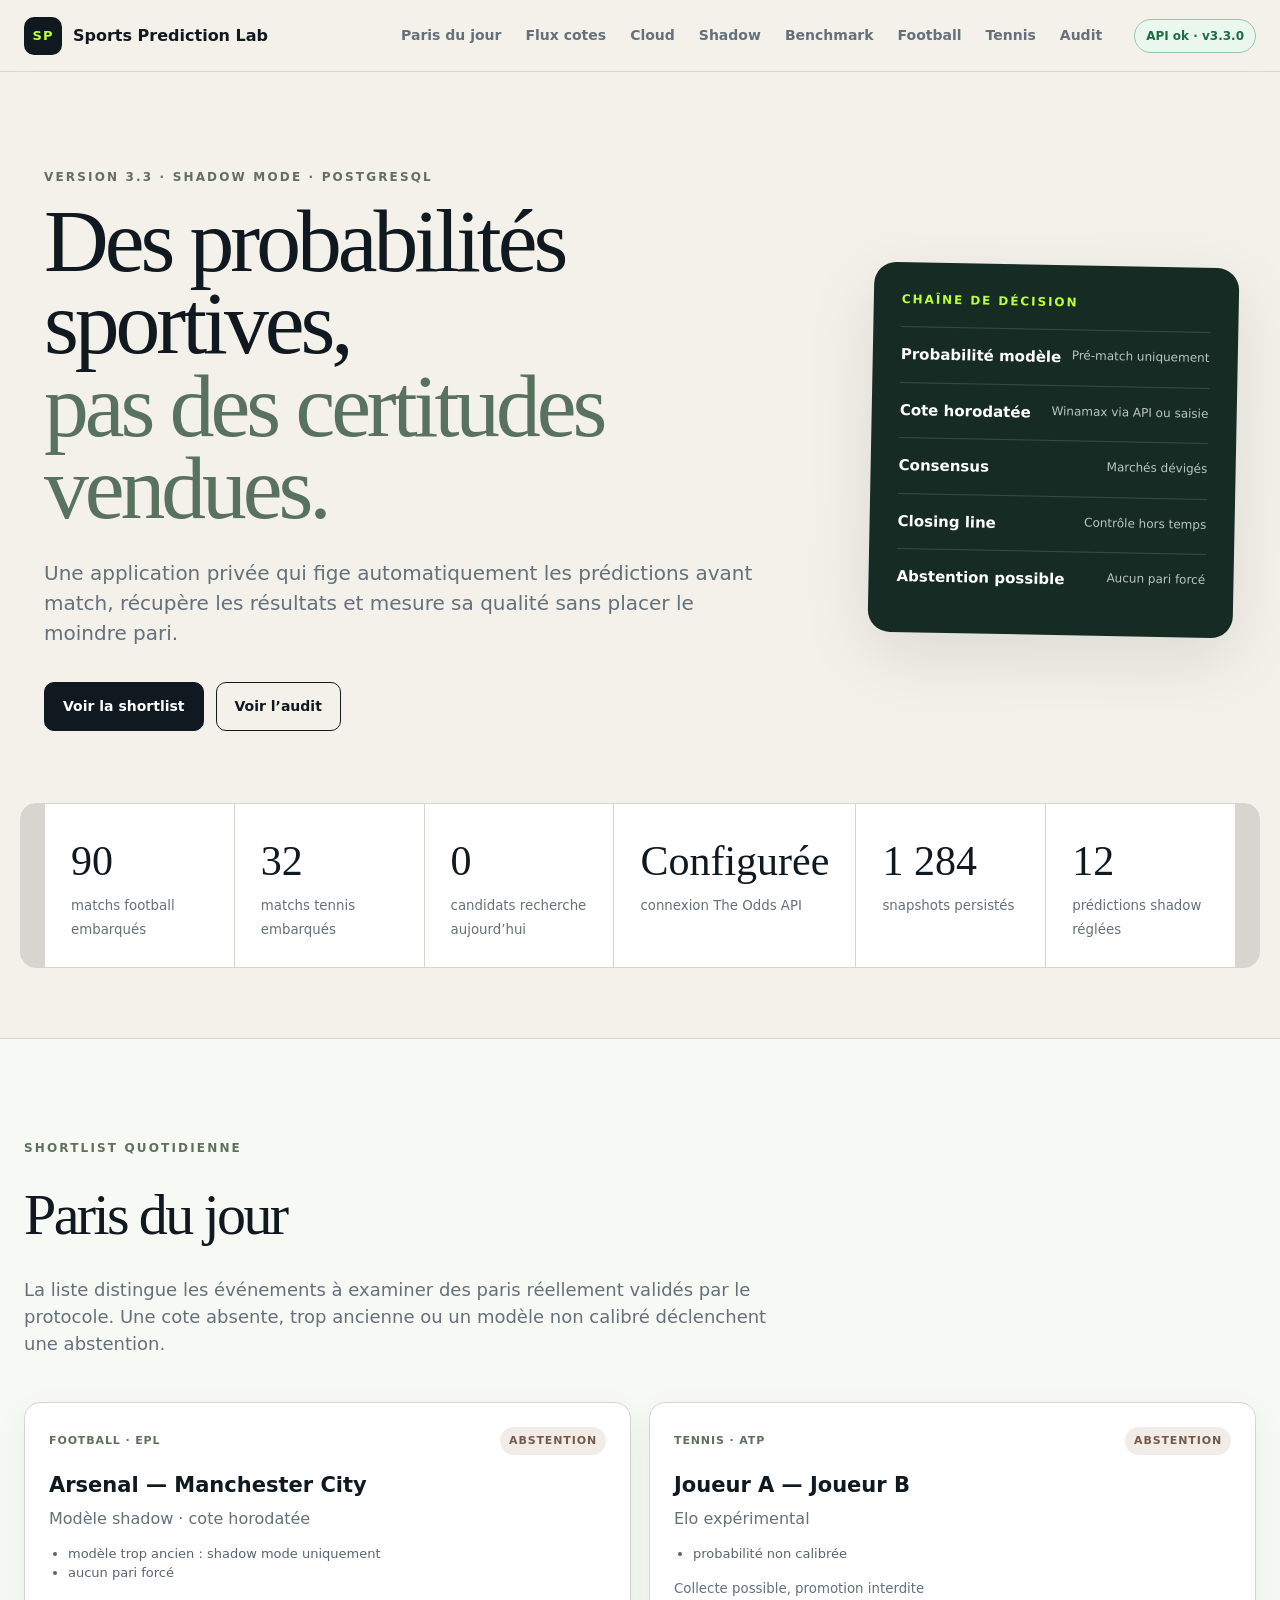
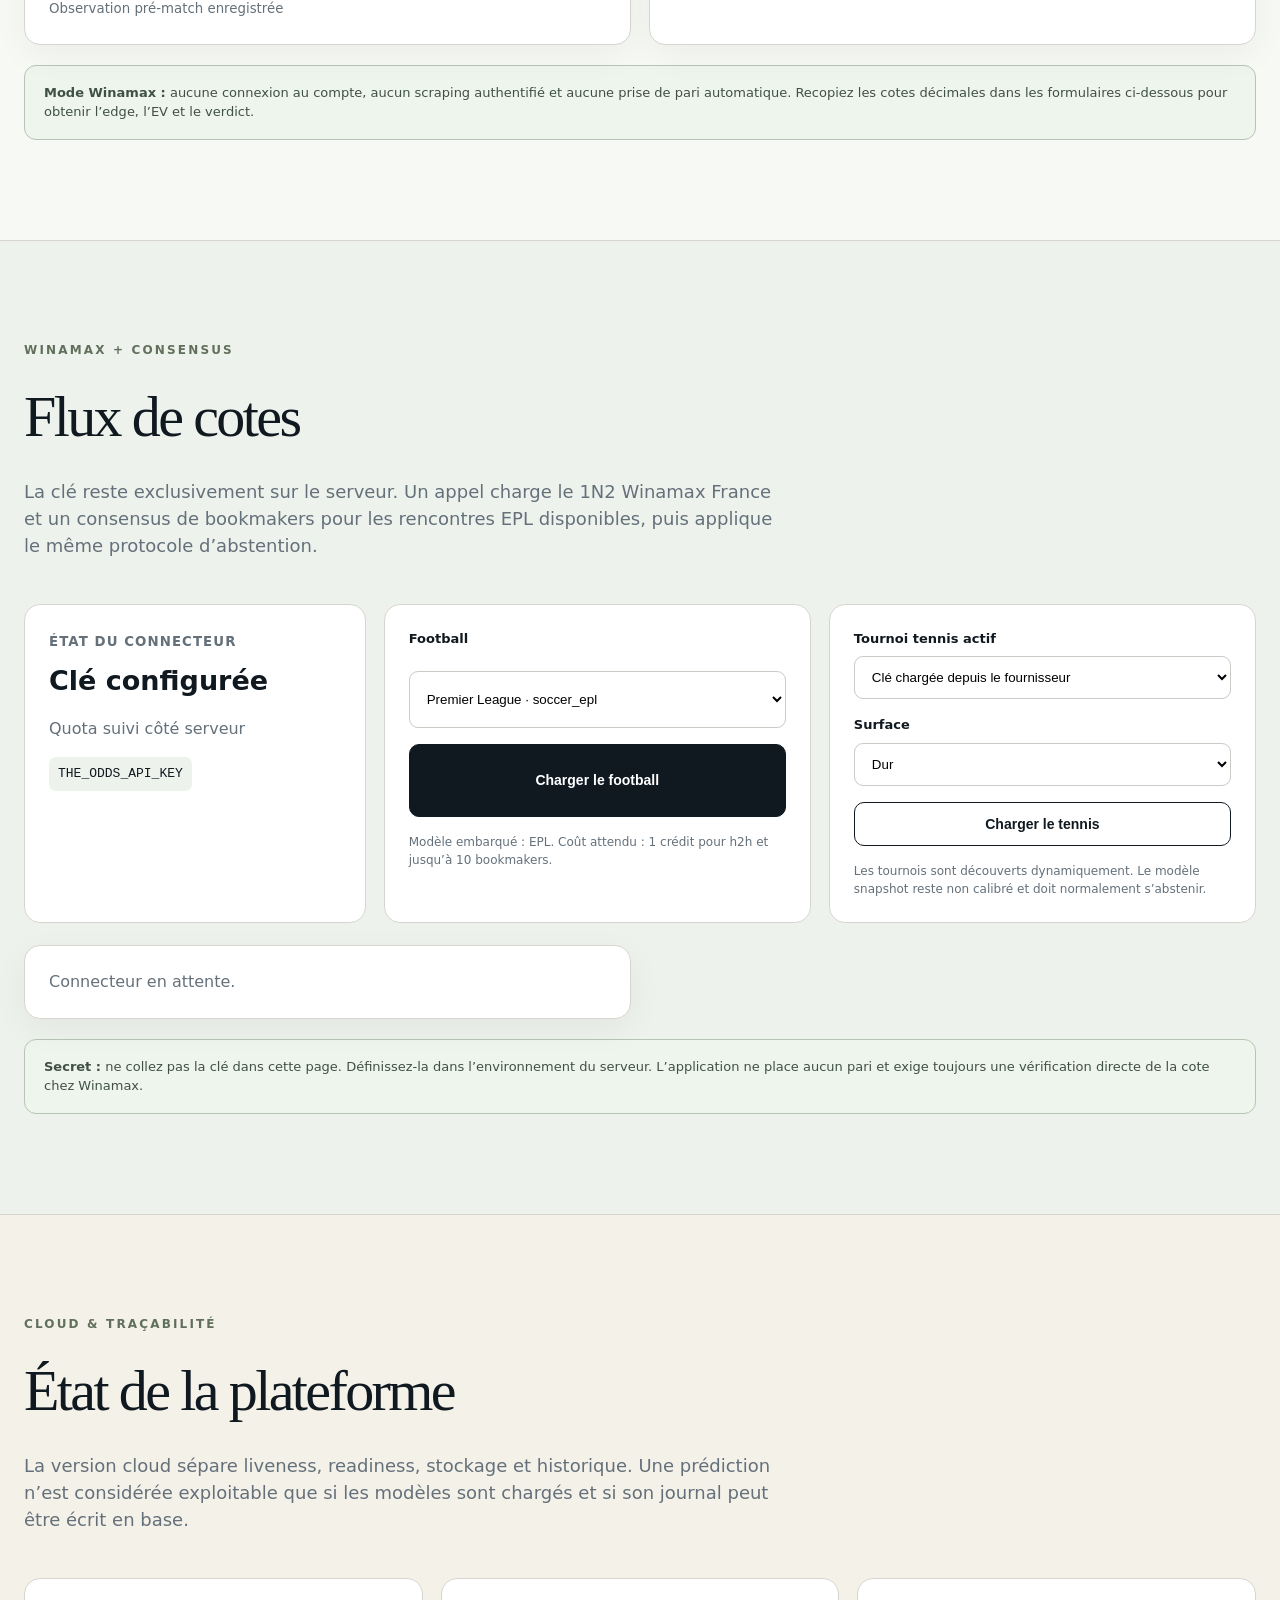
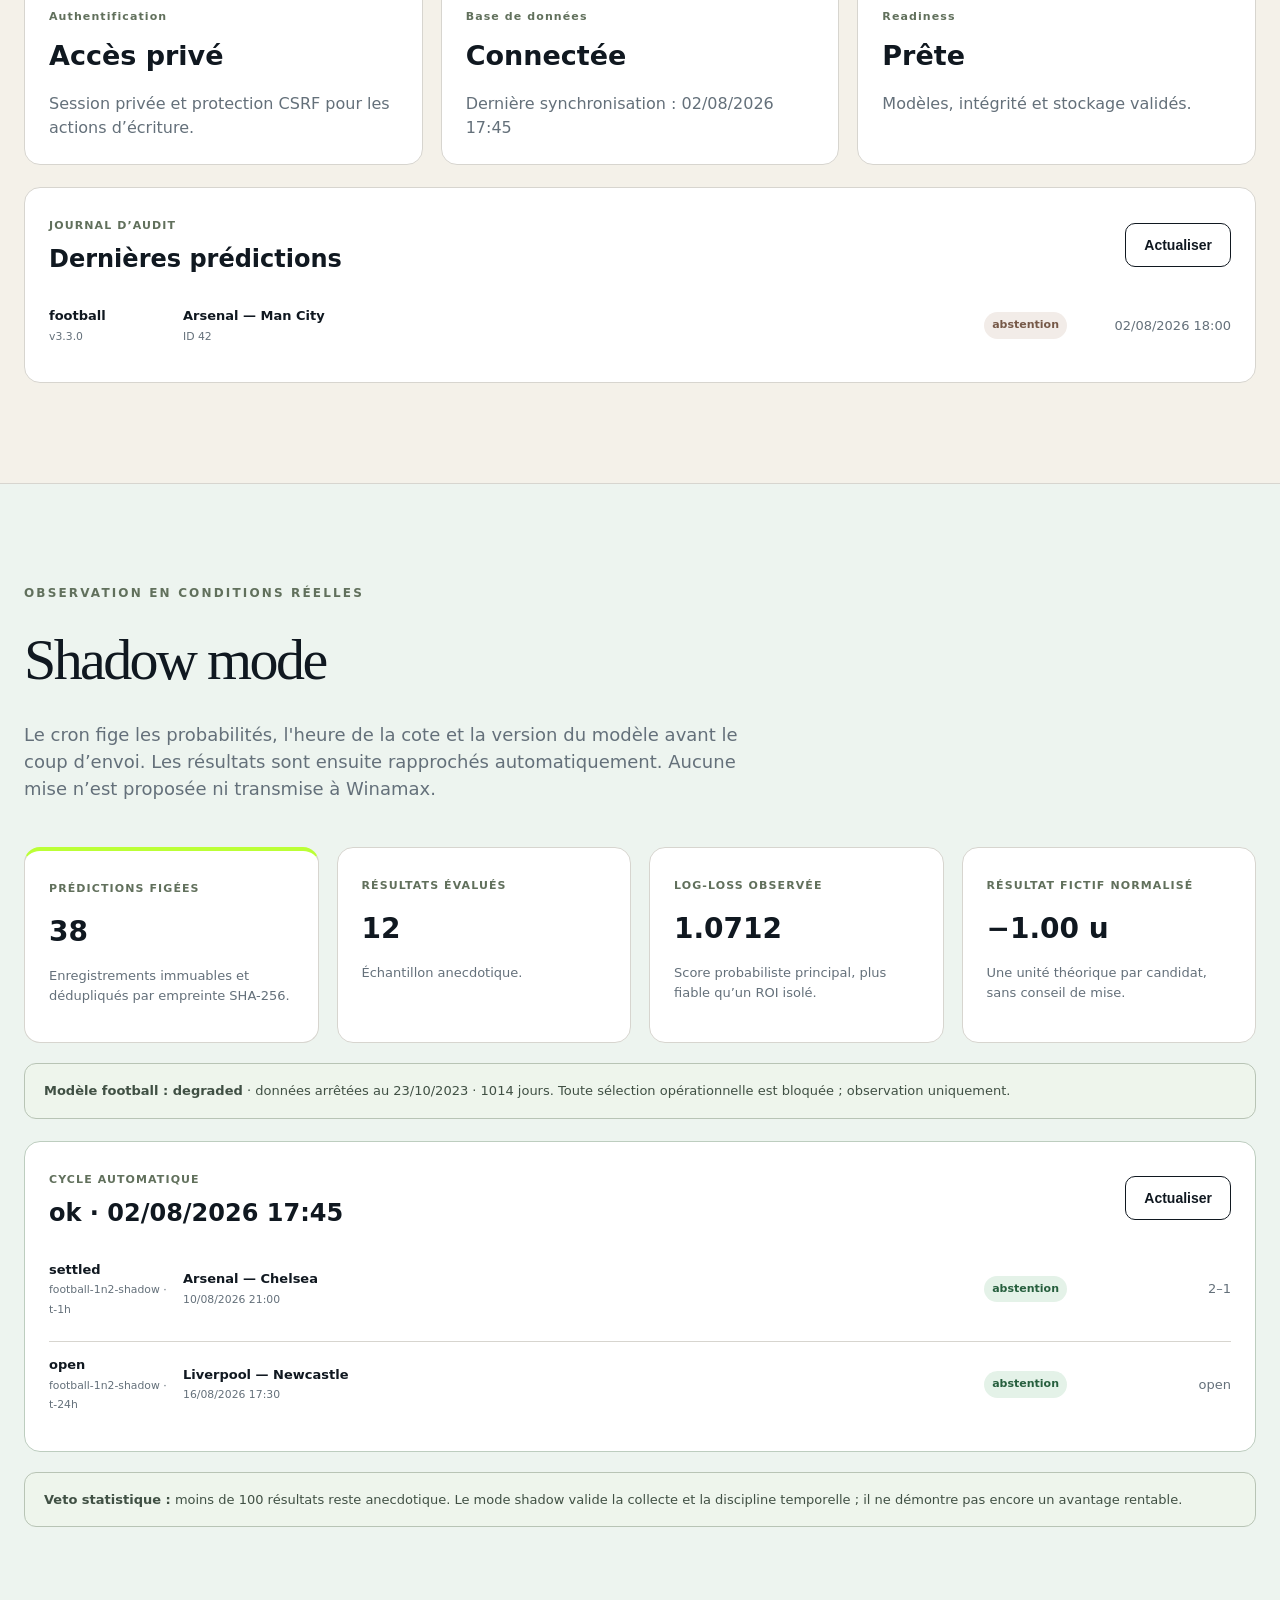
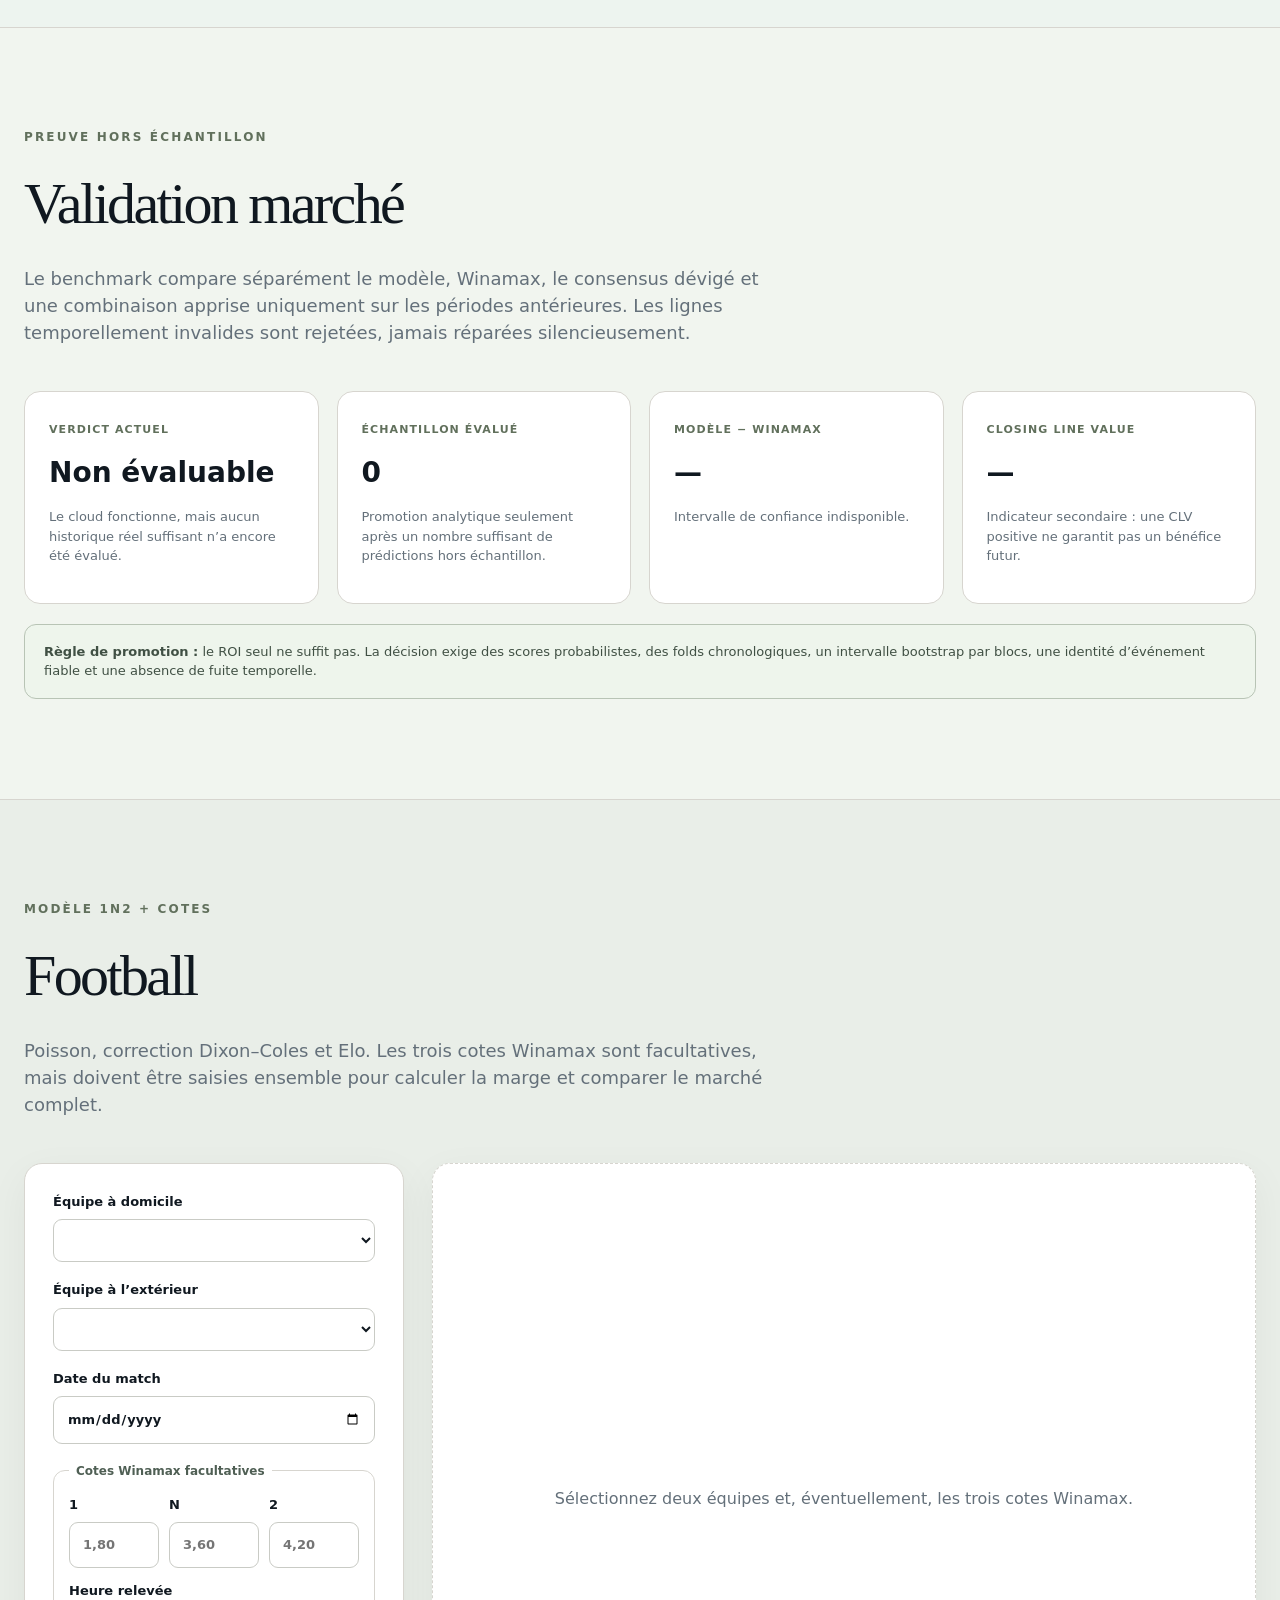
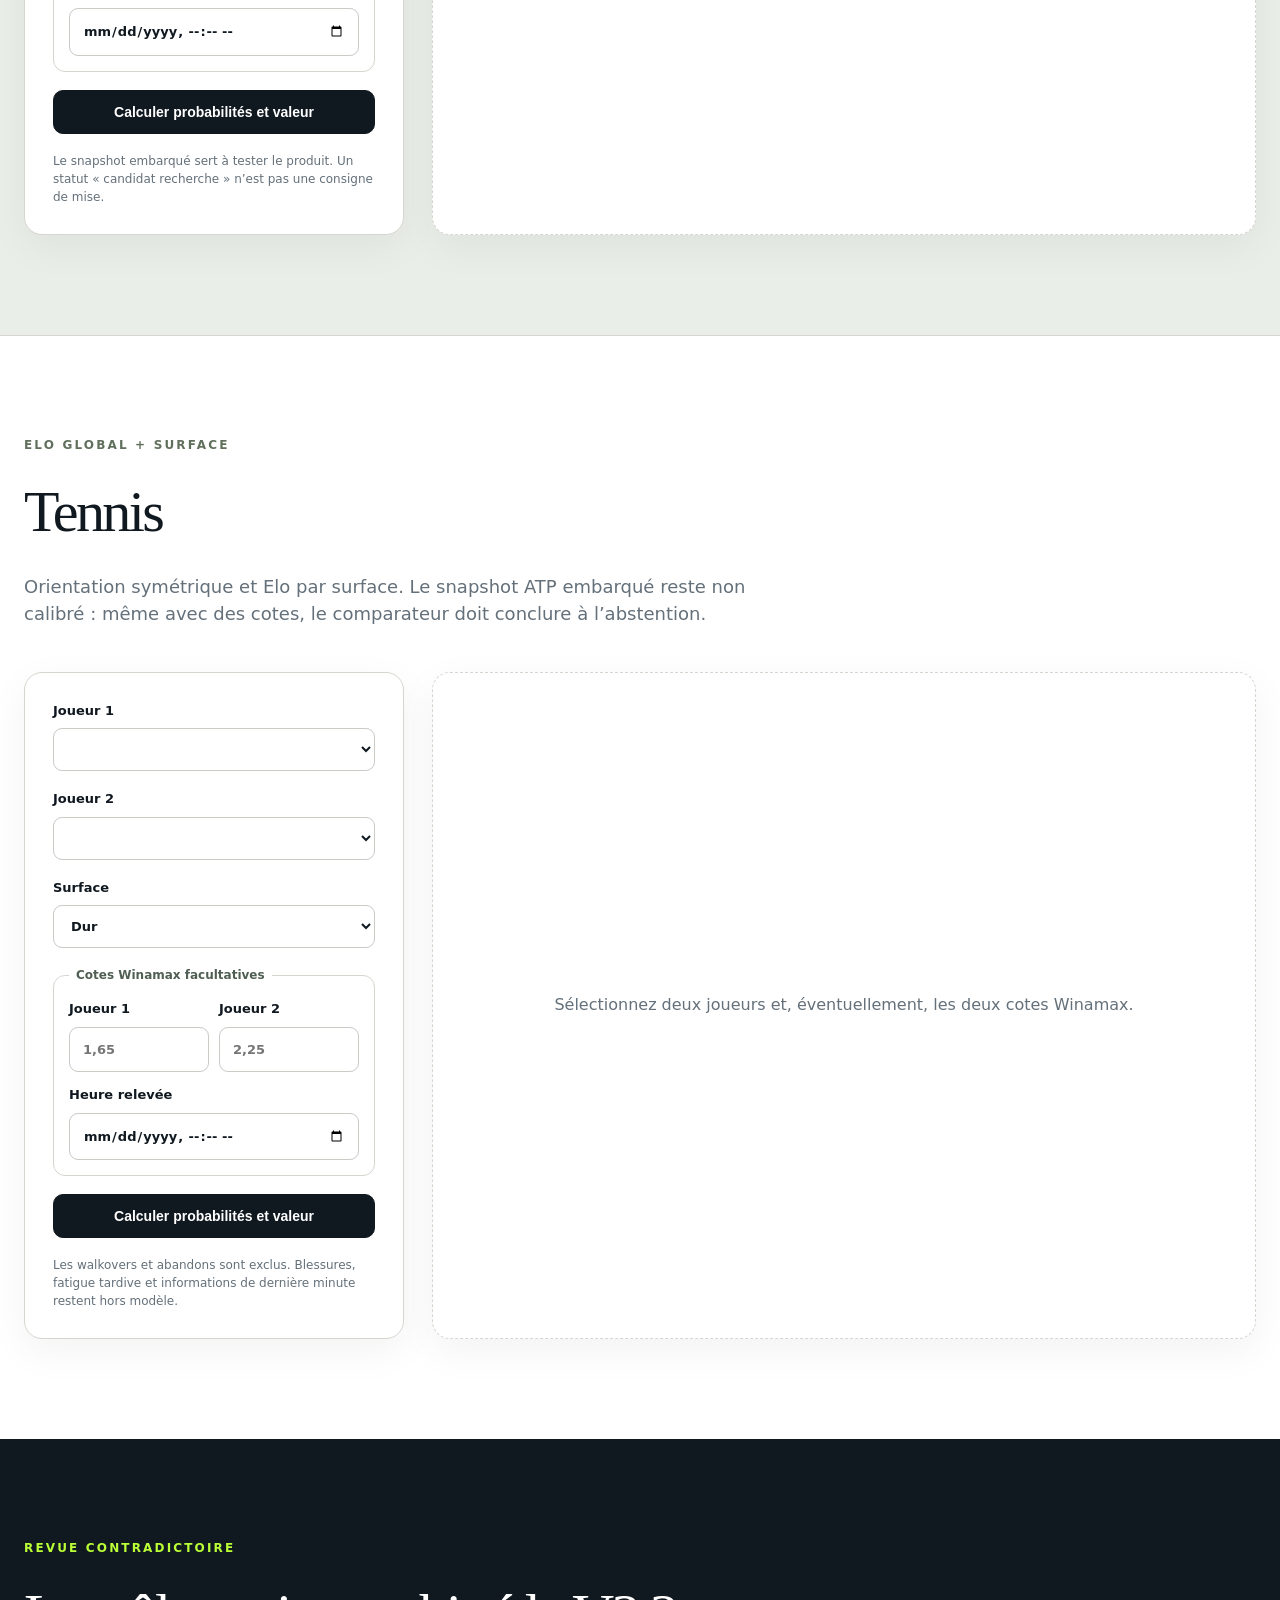
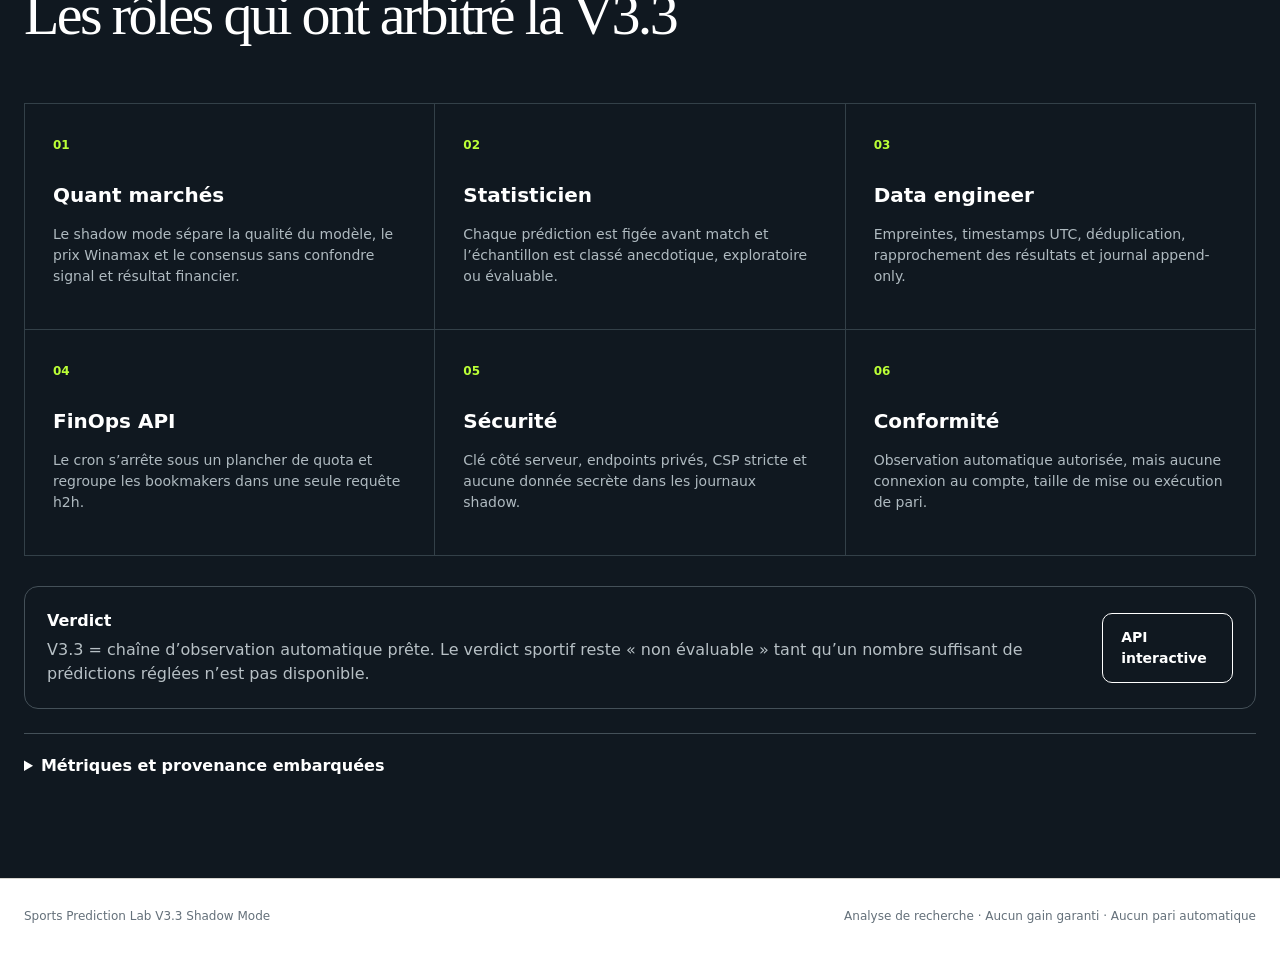
==== commit a45d5c71: "RBE: commit v3.3" ====
--- a/site_preview.html
+++ b/site_preview.html
@@ -3,8 +3,8 @@
 <head>
   <meta charset="utf-8">
   <meta name="viewport" content="width=device-width,initial-scale=1">
-  <title>Sports Prediction Lab V3.2 Historical Validation</title>
-  <meta name="description" content="Application cloud privée avec FastAPI, PostgreSQL, flux Winamax via The Odds API, historique des cotes et comparaison au marché.">
+  <title>Aperçu — Sports Prediction Lab V3.3</title>
+  <meta name="description" content="Application cloud privée avec prédictions pré-match immuables, règlement automatique des résultats et validation en shadow mode.">
   <style>:root{--ink:#101820;--muted:#64707a;--paper:#f4f1ea;--card:#fff;--accent:#bbff36;--line:#d7d5cf;--deep:#172b25;--danger:#c53d2f;--shadow:0 22px 70px rgba(16,24,32,.10)}
 *{box-sizing:border-box}html{scroll-behavior:smooth}body{margin:0;background:var(--paper);color:var(--ink);font-family:Inter,ui-sans-serif,system-ui,-apple-system,BlinkMacSystemFont,"Segoe UI",sans-serif;line-height:1.5}.topbar{position:sticky;top:0;z-index:20;height:72px;padding:0 max(24px,calc((100vw - 1240px)/2));display:flex;align-items:center;gap:32px;border-bottom:1px solid rgba(16,24,32,.12);background:rgba(244,241,234,.92);backdrop-filter:blur(16px)}.brand{display:flex;align-items:center;gap:11px;font-weight:800;color:var(--ink);text-decoration:none}.logo{display:grid;place-items:center;width:38px;height:38px;background:var(--ink);color:var(--accent);border-radius:10px;font-size:13px;letter-spacing:.08em}.topbar nav{display:flex;gap:24px;margin-left:auto}.topbar nav a{color:var(--muted);text-decoration:none;font-size:14px;font-weight:700}.topbar nav a:hover{color:var(--ink)}.pill{padding:7px 11px;border:1px solid var(--line);border-radius:999px;color:var(--muted);font-size:12px;font-weight:800}.pill.ok{color:#1f6b46;border-color:#98c6ac;background:#eaf7ef}.pill.error{color:var(--danger);border-color:#e1aaa5;background:#fff0ee}main{overflow:hidden}.hero{max-width:1240px;margin:0 auto;min-height:650px;padding:96px 24px 72px;display:grid;grid-template-columns:1.35fr .65fr;gap:70px;align-items:center}.eyebrow{font-size:12px;font-weight:900;letter-spacing:.18em;color:#61705c;margin:0 0 14px}.hero h1,.section-heading h2{font-family:Georgia,"Times New Roman",serif;font-weight:500;letter-spacing:-.045em}.hero h1{font-size:clamp(56px,7vw,96px);line-height:.92;margin:0 0 28px}.hero h1 span{color:#58725f}.lede{max-width:720px;font-size:20px;color:var(--muted)}.actions{display:flex;gap:12px;margin-top:34px}.button{display:inline-flex;align-items:center;justify-content:center;border-radius:10px;padding:13px 18px;border:1px solid var(--ink);font-weight:800;font-size:14px;text-decoration:none;cursor:pointer;transition:.18s ease}.button:hover{transform:translateY(-1px)}.button.primary{background:var(--ink);color:#fff}.button.primary:hover{background:var(--deep)}.button.ghost{background:transparent;color:var(--ink)}.button.full{width:100%}.trust-card{background:var(--deep);color:#fff;border-radius:22px;padding:28px;box-shadow:var(--shadow);transform:rotate(1.1deg)}.trust-title{text-transform:uppercase;letter-spacing:.16em;font-size:12px;font-weight:900;color:var(--accent);margin-bottom:18px}.trust-card ol{list-style:none;padding:0;margin:0;counter-reset:item}.trust-card li{padding:16px 0;border-top:1px solid rgba(255,255,255,.15);display:grid;grid-template-columns:1fr auto;gap:10px}.trust-card li b{font-size:15px}.trust-card li span{font-size:12px;color:#b9c6c1}.stats{max-width:1240px;margin:0 auto 70px;padding:0 24px;display:grid;grid-template-columns:repeat(4,1fr);gap:1px;background:var(--line);border:1px solid var(--line);border-radius:16px;overflow:hidden}.stats article{background:var(--card);padding:26px}.stats span{display:block;font-family:Georgia,serif;font-size:42px}.stats small{color:var(--muted)}.workbench{padding:100px max(24px,calc((100vw - 1240px)/2));background:#fff;border-top:1px solid var(--line)}.workbench.alt{background:#e9eee8}.section-heading{max-width:760px;margin-bottom:45px}.section-heading h2{font-size:58px;margin:0 0 10px}.section-heading>p:last-child{color:var(--muted);font-size:18px}.panel-grid{display:grid;grid-template-columns:380px 1fr;gap:28px}.control-panel,.result-panel{border:1px solid var(--line);border-radius:18px;background:var(--card);padding:28px;box-shadow:0 12px 40px rgba(16,24,32,.05)}.control-panel{display:grid;gap:18px}.control-panel label{font-size:13px;font-weight:800;display:grid;gap:8px}.control-panel select,.control-panel input{width:100%;padding:12px 13px;border:1px solid #c9cbc5;border-radius:9px;background:#fff;color:var(--ink);font:inherit}.fineprint{font-size:12px;color:var(--muted);margin:0}.result-panel{min-height:360px}.result-panel.empty{display:grid;place-items:center;color:var(--muted);border-style:dashed}.result-panel h3{margin:0 0 4px;font-size:22px}.result-subtitle{color:var(--muted);margin:0 0 26px}.prob-row{display:grid;grid-template-columns:150px 1fr 64px;gap:14px;align-items:center;margin:16px 0}.prob-label{font-weight:800;white-space:nowrap;overflow:hidden;text-overflow:ellipsis}.bar-track{height:18px;background:#eef0eb;border-radius:999px;overflow:hidden}.bar-fill{height:100%;background:var(--deep);border-radius:inherit;transition:width .55s ease}.prob-value{text-align:right;font-variant-numeric:tabular-nums;font-weight:900}.result-meta{display:flex;gap:24px;padding-top:22px;margin-top:24px;border-top:1px solid var(--line)}.result-meta div{flex:1}.result-meta small{display:block;color:var(--muted)}.result-meta b{font-size:24px}.score-table{width:100%;border-collapse:collapse;margin-top:20px;font-size:13px}.score-table th,.score-table td{text-align:left;padding:9px;border-bottom:1px solid var(--line)}.warning{margin-top:18px;padding:12px 14px;border-left:4px solid #d3a517;background:#fff9dc;color:#62531b;font-size:12px}.audit-section{padding:100px max(24px,calc((100vw - 1240px)/2));background:var(--ink);color:#fff}.audit-section .eyebrow{color:var(--accent)}.audit-section .section-heading>p:last-child{color:#b6c0c5}.role-grid{display:grid;grid-template-columns:repeat(3,1fr);gap:1px;background:#334048;border:1px solid #334048}.role-grid article{background:var(--ink);padding:28px;min-height:205px}.role-grid article span{color:var(--accent);font-size:12px;font-weight:900}.role-grid h3{font-size:20px;margin:24px 0 8px}.role-grid p{color:#afbac0;font-size:14px}.audit-callout{display:flex;justify-content:space-between;align-items:center;gap:20px;border:1px solid #445058;border-radius:14px;padding:22px;margin-top:30px}.audit-callout p{margin:5px 0 0;color:#b7c0c5}.audit-callout .button{border-color:#fff;color:#fff}details{margin-top:24px;border-top:1px solid #445058;padding-top:20px}summary{cursor:pointer;font-weight:800}pre{white-space:pre-wrap;word-break:break-word;color:#b9c6c1;font-size:12px;background:#0a1015;padding:18px;border-radius:12px;max-height:460px;overflow:auto}footer{display:flex;justify-content:space-between;padding:28px max(24px,calc((100vw - 1240px)/2));font-size:12px;color:var(--muted);background:#fff;border-top:1px solid var(--line)}#toast{position:fixed;right:24px;bottom:24px;max-width:380px;padding:14px 16px;border-radius:10px;background:var(--danger);color:#fff;font-weight:700;box-shadow:var(--shadow);opacity:0;pointer-events:none;transform:translateY(12px);transition:.2s}#toast.show{opacity:1;transform:none}.loader{display:flex;gap:8px;align-items:center;justify-content:center;height:100%}.loader:before{content:"";width:18px;height:18px;border:3px solid #ccd1ca;border-top-color:var(--ink);border-radius:50%;animation:spin .8s linear infinite}@keyframes spin{to{transform:rotate(360deg)}}
 @media(max-width:900px){.topbar nav{display:none}.hero{grid-template-columns:1fr;padding-top:70px}.trust-card{transform:none}.stats{grid-template-columns:1fr 1fr}.panel-grid{grid-template-columns:1fr}.role-grid{grid-template-columns:1fr 1fr}.hero h1{font-size:58px}}@media(max-width:600px){.topbar{height:64px}.pill{display:none}.hero{min-height:auto;padding:60px 18px}.hero h1{font-size:47px}.lede{font-size:17px}.stats{margin:0 18px 50px;padding:0;grid-template-columns:1fr}.workbench,.audit-section{padding:72px 18px}.section-heading h2{font-size:46px}.role-grid{grid-template-columns:1fr}.prob-row{grid-template-columns:100px 1fr 54px}.audit-callout,footer{align-items:flex-start;flex-direction:column}}
@@ -23,13 +23,14 @@
 .benchmark-section{background:#f1f5ef}.benchmark-grid{display:grid;grid-template-columns:repeat(4,minmax(0,1fr));gap:18px}.benchmark-card{background:#fff;border:1px solid var(--line);border-radius:16px;padding:24px;min-height:190px}.benchmark-card small{color:#61705c;font-size:11px;font-weight:900;letter-spacing:.1em;text-transform:uppercase}.benchmark-card h3{font-size:28px;margin:12px 0 8px}.benchmark-card p{color:var(--muted);font-size:13px}.benchmark-card .good{color:#1d6b43}.benchmark-card .bad{color:var(--danger)}
 @media(max-width:1000px){.benchmark-grid{grid-template-columns:repeat(2,1fr)}}
 @media(max-width:600px){.benchmark-grid{grid-template-columns:1fr}}
+.shadow-section{background:#edf4ef}.shadow-section .history-panel{border-color:#bdcdbf}.shadow-section .history-decision{background:#e4f2e8;color:#275f3e}.shadow-section .benchmark-card:first-child{border-top:4px solid var(--accent)}
 </style>
 </head>
 <body>
   <header class="topbar">
     <a class="brand" href="#overview"><span class="logo">SP</span><span>Sports Prediction Lab</span></a>
     <nav>
-      <a href="#bets">Paris du jour</a><a href="#odds-api">Flux cotes</a><a href="#cloud">Cloud</a><a href="#benchmark">Benchmark</a><a href="#football">Football</a><a href="#tennis">Tennis</a><a href="#audit">Audit</a>
+      <a href="#bets">Paris du jour</a><a href="#odds-api">Flux cotes</a><a href="#cloud">Cloud</a><a href="#shadow">Shadow</a><a href="#benchmark">Benchmark</a><a href="#football">Football</a><a href="#tennis">Tennis</a><a href="#audit">Audit</a>
     </nav>
     <div class="top-actions"><span id="health" class="pill">Connexion…</span><button id="logoutButton" class="logout-button" type="button" hidden>Déconnexion</button></div>
   </header>
@@ -37,9 +38,9 @@
   <main>
     <section id="overview" class="hero">
       <div>
-        <p class="eyebrow">VERSION 3.2 · BENCHMARK HISTORIQUE · POSTGRESQL</p>
+        <p class="eyebrow">VERSION 3.3 · SHADOW MODE · POSTGRESQL</p>
         <h1>Des probabilités sportives,<br><span>pas des certitudes vendues.</span></h1>
-        <p class="lede">Une application accessible par URL, protégée par mot de passe, avec snapshots PostgreSQL, historique budgété, audit temporel et comparaison modèle–Winamax–consensus.</p>
+        <p class="lede">Une application privée qui fige automatiquement les prédictions avant match, récupère les résultats et mesure sa qualité sans placer le moindre pari.</p>
         <div class="actions"><a class="button primary" href="#bets">Voir la shortlist</a><a class="button ghost" href="#audit">Voir l’audit</a></div>
       </div>
       <aside class="trust-card">
@@ -59,7 +60,7 @@
       <article><span id="tennisRows">—</span><small>matchs tennis embarqués</small></article>
       <article><span id="dailyCandidates">—</span><small>candidats recherche aujourd’hui</small></article>
       <article><span id="oddsApiState">—</span><small>connexion The Odds API</small></article><article><span id="dbSnapshots">—</span><small>snapshots persistés</small></article>
-      <article><span id="benchmarkState">—</span><small>validation contre Winamax</small></article>
+      <article><span id="shadowState">—</span><small>prédictions shadow réglées</small></article>
     </section>
 
     <section id="bets" class="workbench bets-section">
@@ -100,6 +101,23 @@
         <div class="history-heading"><div><small>JOURNAL D’AUDIT</small><h3>Dernières prédictions</h3></div><button id="refreshHistory" class="button ghost" type="button">Actualiser</button></div>
         <div id="predictionHistory" class="history-list"><p>Chargement du journal…</p></div>
       </div>
+    </section>
+
+
+    <section id="shadow" class="workbench shadow-section">
+      <div class="section-heading"><p class="eyebrow">OBSERVATION EN CONDITIONS RÉELLES</p><h2>Shadow mode</h2><p>Le cron fige les probabilités, l'heure de la cote et la version du modèle avant le coup d’envoi. Les résultats sont ensuite rapprochés automatiquement. Aucune mise n’est proposée ni transmise à Winamax.</p></div>
+      <div class="benchmark-grid">
+        <article class="benchmark-card"><small>Prédictions figées</small><h3 id="shadowTotal">0</h3><p>Enregistrements immuables et dédupliqués par empreinte SHA-256.</p></article>
+        <article class="benchmark-card"><small>Résultats évalués</small><h3 id="shadowSettled">0</h3><p id="shadowMaturity">Échantillon anecdotique.</p></article>
+        <article class="benchmark-card"><small>Log-loss observée</small><h3 id="shadowLogLoss">—</h3><p>Score probabiliste principal, plus fiable qu’un ROI isolé.</p></article>
+        <article class="benchmark-card"><small>Résultat fictif normalisé</small><h3 id="shadowReturn">—</h3><p>Une unité théorique par candidat, sans conseil de mise.</p></article>
+      </div>
+      <div id="shadowModelWarning" class="policy-note"><b>Modèle football :</b> contrôle de fraîcheur en cours.</div>
+      <div class="history-panel">
+        <div class="history-heading"><div><small>CYCLE AUTOMATIQUE</small><h3 id="shadowLastCycle">Aucun cycle enregistré</h3></div><button id="refreshShadow" class="button ghost" type="button">Actualiser</button></div>
+        <div id="shadowHistory" class="history-list"><p>Chargement du journal shadow…</p></div>
+      </div>
+      <div class="policy-note"><b>Veto statistique :</b> moins de 100 résultats reste anecdotique. Le mode shadow valide la collecte et la discipline temporelle ; il ne démontre pas encore un avantage rentable.</div>
     </section>
 
 
@@ -153,38 +171,40 @@
     </section>
 
     <section id="audit" class="audit-section">
-      <div class="section-heading"><p class="eyebrow">REVUE CONTRADICTOIRE</p><h2>Les rôles qui ont arbitré la V3.2</h2></div>
+      <div class="section-heading"><p class="eyebrow">REVUE CONTRADICTOIRE</p><h2>Les rôles qui ont arbitré la V3.3</h2></div>
       <div class="role-grid">
-        <article><span>01</span><h3>Quant marchés</h3><p>La V3 juge le modèle contre Winamax, le consensus et la closing line, pas seulement contre une fréquence naïve.</p></article>
-        <article><span>02</span><h3>Statisticien</h3><p>Les seuils d’edge sont figés avant le test et évalués en walk-forward avec intervalles de confiance.</p></article>
-        <article><span>03</span><h3>Data engineer</h3><p>Identifiants d’événements, timestamps UTC, snapshots bruts immuables, cache et appariement d’identités.</p></article>
-        <article><span>04</span><h3>FinOps API</h3><p>Dry-run, estimation des crédits et regroupement de plusieurs bookmakers dans une même requête.</p></article>
-        <article><span>05</span><h3>Sécurité</h3><p>Clé côté serveur uniquement, hôte figé, erreurs expurgées et absence de secret dans le cache.</p></article>
-        <article><span>06</span><h3>Conformité</h3><p>Analyse utilisateur autorisée, mais aucune redistribution des données brutes ni exécution automatique.</p></article>
+        <article><span>01</span><h3>Quant marchés</h3><p>Le shadow mode sépare la qualité du modèle, le prix Winamax et le consensus sans confondre signal et résultat financier.</p></article>
+        <article><span>02</span><h3>Statisticien</h3><p>Chaque prédiction est figée avant match et l’échantillon est classé anecdotique, exploratoire ou évaluable.</p></article>
+        <article><span>03</span><h3>Data engineer</h3><p>Empreintes, timestamps UTC, déduplication, rapprochement des résultats et journal append-only.</p></article>
+        <article><span>04</span><h3>FinOps API</h3><p>Le cron s’arrête sous un plancher de quota et regroupe les bookmakers dans une seule requête h2h.</p></article>
+        <article><span>05</span><h3>Sécurité</h3><p>Clé côté serveur, endpoints privés, CSP stricte et aucune donnée secrète dans les journaux shadow.</p></article>
+        <article><span>06</span><h3>Conformité</h3><p>Observation automatique autorisée, mais aucune connexion au compte, taille de mise ou exécution de pari.</p></article>
       </div>
       <div class="audit-callout">
-        <div><b>Verdict</b><p>V3.2 = chaîne de benchmark prête et contrôlée. Le verdict reste « non exécuté » tant que votre historique réel n’a pas produit un échantillon hors échantillon suffisant.</p></div>
+        <div><b>Verdict</b><p>V3.3 = chaîne d’observation automatique prête. Le verdict sportif reste « non évaluable » tant qu’un nombre suffisant de prédictions réglées n’est pas disponible.</p></div>
         <a class="button ghost" href="/docs" target="_blank" rel="noreferrer">API interactive</a>
       </div>
       <details><summary>Métriques et provenance embarquées</summary><pre id="metrics">Chargement…</pre></details>
     </section>
   </main>
 
-  <footer><span>Sports Prediction Lab V3.2 Historical Validation</span><span>Analyse de recherche · Aucun gain garanti · Aucun pari automatique</span></footer>
+  <footer><span>Sports Prediction Lab V3.3 Shadow Mode</span><span>Analyse de recherche · Aucun gain garanti · Aucun pari automatique</span></footer>
   <div id="toast" role="status" aria-live="polite"></div>
-  <script>
-const $=s=>document.querySelector(s);
-$('#health').textContent='Aperçu V3.2'; $('#health').classList.add('ok');
-$('#logoutButton').hidden=true;
-$('#footballRows').textContent='90'; $('#tennisRows').textContent='32'; $('#dailyCandidates').textContent='0'; $('#oddsApiState').textContent='Serveur'; $('#dbSnapshots').textContent='—'; $('#benchmarkState').textContent='Non exécuté';
-$('#providerStatus').textContent='Clé serveur requise'; $('#providerQuota').textContent='Aucun crédit consommé par cet aperçu';
-$('#cloudAuth').textContent='Privée'; $('#cloudDatabase').textContent='PostgreSQL'; $('#cloudReady').textContent='Architecture prête'; $('#cloudIssues').textContent='Le benchmark réel reste à exécuter.'; $('#cloudLastSync').textContent='Synchronisation cron + résultats récents.';
-$('#benchmarkVerdict').textContent='Non exécuté'; $('#benchmarkReason').textContent='La chaîne de benchmark est prête, mais aucun historique réel de votre compte API n’est inclus dans l’archive.'; $('#benchmarkRows').textContent='0'; $('#benchmarkDelta').textContent='—'; $('#benchmarkCi').textContent='IC 95 % indisponible avant collecte.'; $('#benchmarkClv').textContent='—';
-$('#dailySlate').innerHTML='<article class="slate-card"><div class="slate-top"><span>PROTOCOLE</span><b class="decision abstention">abstention</b></div><h3>Aucun pari forcé</h3><p>Une sélection n’apparaît qu’avec cote fraîche, edge robuste et modèle validé.</p><ul><li>Winamax dévigué</li><li>Consensus indépendant</li><li>Contrôle de fraîcheur</li></ul></article><article class="slate-card"><div class="slate-top"><span>V3.2</span><b class="decision abstention">non évalué</b></div><h3>Benchmark historique</h3><p>Le worker est budgété, reprenable et séparé du service web.</p><ul><li>24 h, 6 h, 1 h, clôture</li><li>Folds chronologiques</li><li>CLV et scores probabilistes</li></ul></article>';
-$('#liveOddsResult').innerHTML='<article class="slate-card"><div class="slate-top"><span>THE ODDS API</span><b class="decision abstention">serveur uniquement</b></div><h3>Winamax + consensus</h3><p>La clé n’est jamais envoyée au navigateur.</p><ul><li>Cache sans secret</li><li>Quota journalisé</li><li>Marchés historiques séparés par snapshot</li></ul></article>';
-$('#predictionHistory').innerHTML='<div class="history-row"><div><b>football</b><small>v3.2</small></div><div><b>Journal PostgreSQL</b><small>aperçu statique</small></div><span class="history-decision">abstention possible</span><time class="history-time">horodaté UTC</time></div>';
-$('#metrics').textContent=JSON.stringify({version:'3.2.0',tests:'58 passed',coverage:'86%',benchmark_status:'not_run',automatic_bet_placement:false},null,2);
-for(const id of ['loadLiveOdds','loadTennisOdds','refreshHistory','footballForm','tennisForm']){ const el=document.getElementById(id); if(el){ el.addEventListener('click',e=>e.preventDefault()); el.addEventListener('submit',e=>e.preventDefault()); }}
+  
+<script>
+const set=(id,text)=>{const el=document.getElementById(id);if(el)el.textContent=text};
+set('health','API ok · v3.3.0'); document.getElementById('health').classList.add('ok');
+set('footballRows','90'); set('tennisRows','32'); set('dailyCandidates','0'); set('oddsApiState','Configurée'); set('dbSnapshots','1 284'); set('shadowState','12');
+set('providerStatus','Clé configurée'); set('providerQuota','Quota suivi côté serveur');
+set('cloudAuth','Accès privé'); set('cloudDatabase','Connectée'); set('cloudReady','Prête'); set('cloudIssues','Modèles, intégrité et stockage validés.'); set('cloudLastSync','Dernière synchronisation : 02/08/2026 17:45');
+set('shadowTotal','38'); set('shadowSettled','12'); set('shadowMaturity','Échantillon anecdotique.'); set('shadowLogLoss','1.0712'); set('shadowReturn','−1.00 u'); set('shadowLastCycle','ok · 02/08/2026 17:45');
+document.getElementById('shadowModelWarning').innerHTML='<b>Modèle football : degraded</b> · données arrêtées au 23/10/2023 · 1014 jours. Toute sélection opérationnelle est bloquée ; observation uniquement.';
+document.getElementById('dailySlate').innerHTML='<article class="slate-card"><div class="slate-top"><span>Football · EPL</span><b class="decision abstention">abstention</b></div><h3>Arsenal — Manchester City</h3><p>Modèle shadow · cote horodatée</p><ul><li>modèle trop ancien : shadow mode uniquement</li><li>aucun pari forcé</li></ul><small>Observation pré-match enregistrée</small></article><article class="slate-card"><div class="slate-top"><span>Tennis · ATP</span><b class="decision abstention">abstention</b></div><h3>Joueur A — Joueur B</h3><p>Elo expérimental</p><ul><li>probabilité non calibrée</li></ul><small>Collecte possible, promotion interdite</small></article>';
+document.getElementById('shadowHistory').innerHTML='<div class="history-row"><div><b>settled</b><small>football-1n2-shadow · t-1h</small></div><div><b>Arsenal — Chelsea</b><small>10/08/2026 21:00</small></div><span class="history-decision">abstention</span><time class="history-time">2–1</time></div><div class="history-row"><div><b>open</b><small>football-1n2-shadow · t-24h</small></div><div><b>Liverpool — Newcastle</b><small>16/08/2026 17:30</small></div><span class="history-decision">abstention</span><time class="history-time">open</time></div>';
+document.getElementById('predictionHistory').innerHTML='<div class="history-row"><div><b>football</b><small>v3.3.0</small></div><div><b>Arsenal — Man City</b><small>ID 42</small></div><span class="history-decision">abstention</span><time class="history-time">02/08/2026 18:00</time></div>';
+set('benchmarkVerdict','Non évaluable'); set('benchmarkRows','0'); set('benchmarkDelta','—'); set('benchmarkClv','—');
+document.getElementById('metrics').textContent=JSON.stringify({version:'3.3.0',mode:'shadow',tests:'71 passed',coverage:'85%',model_status:'degraded',automatic_bet_placement:false},null,2);
 </script>
+
 </body>
 </html>
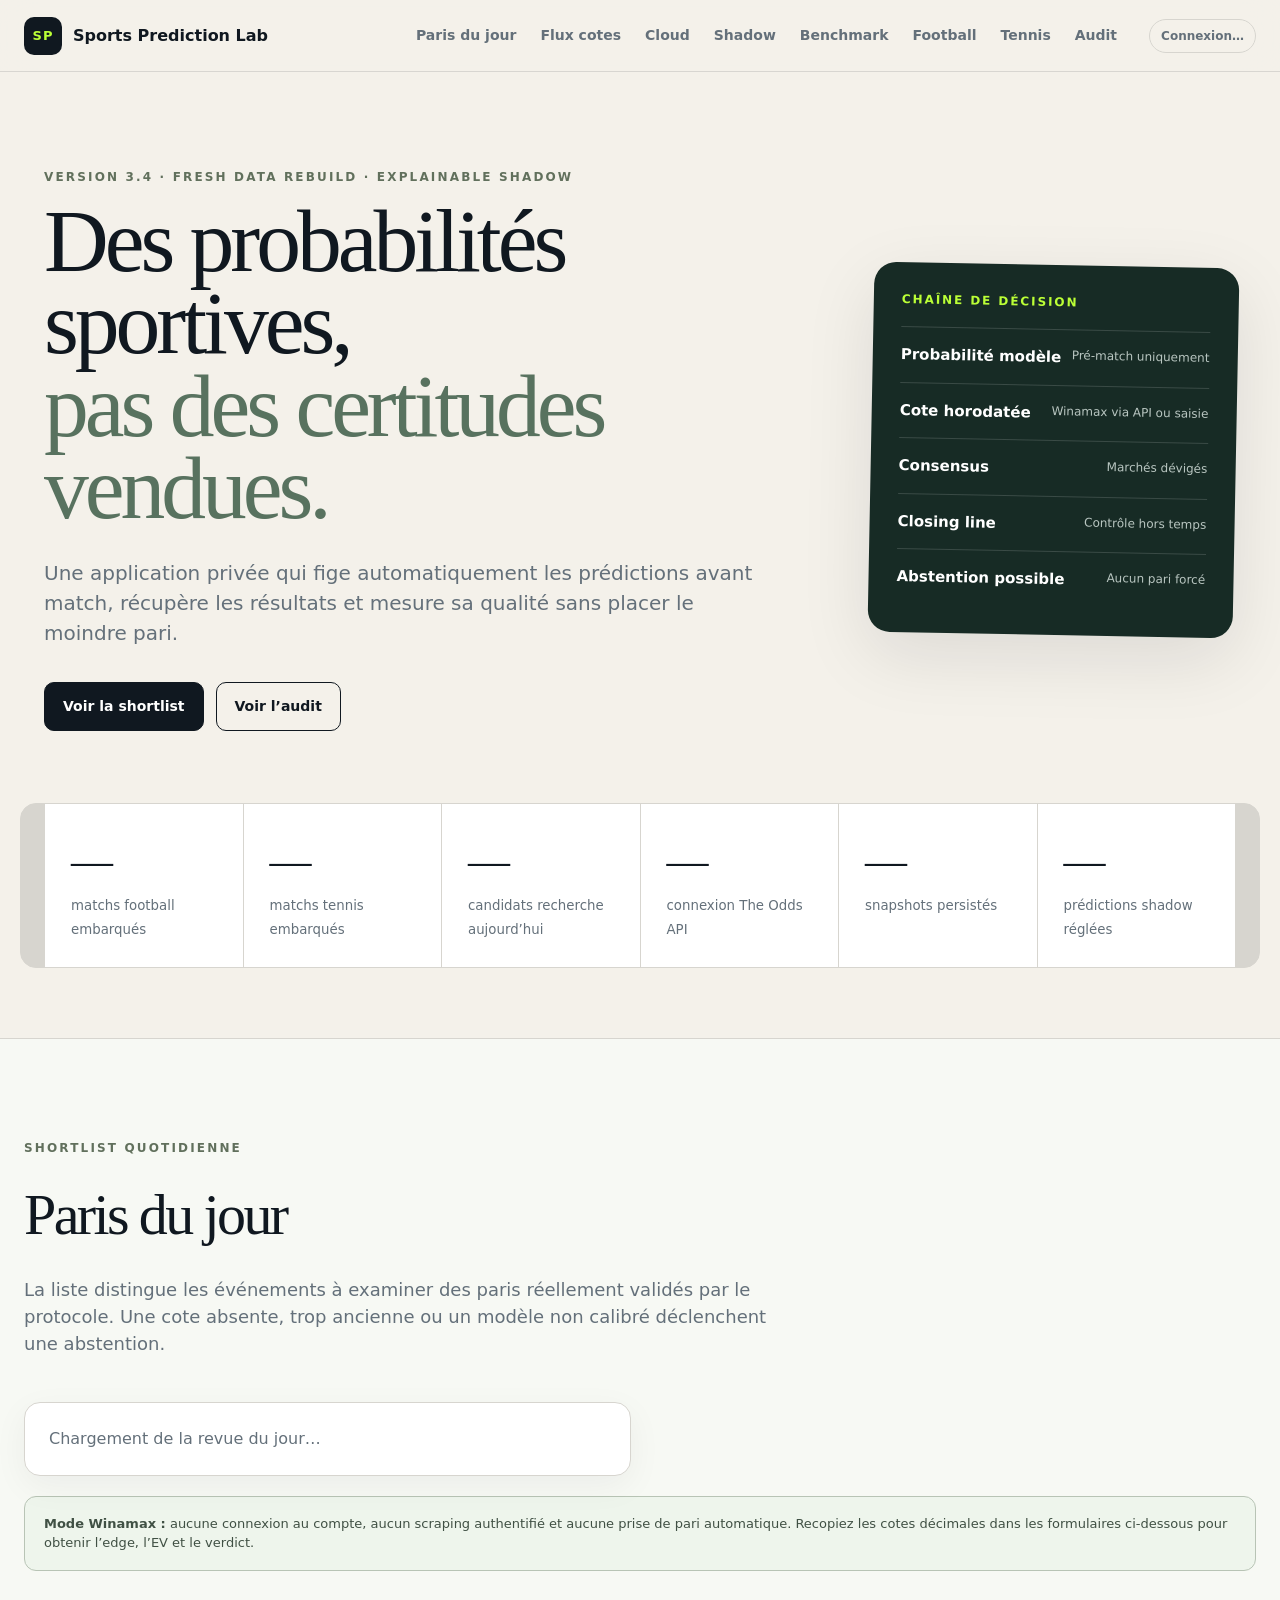
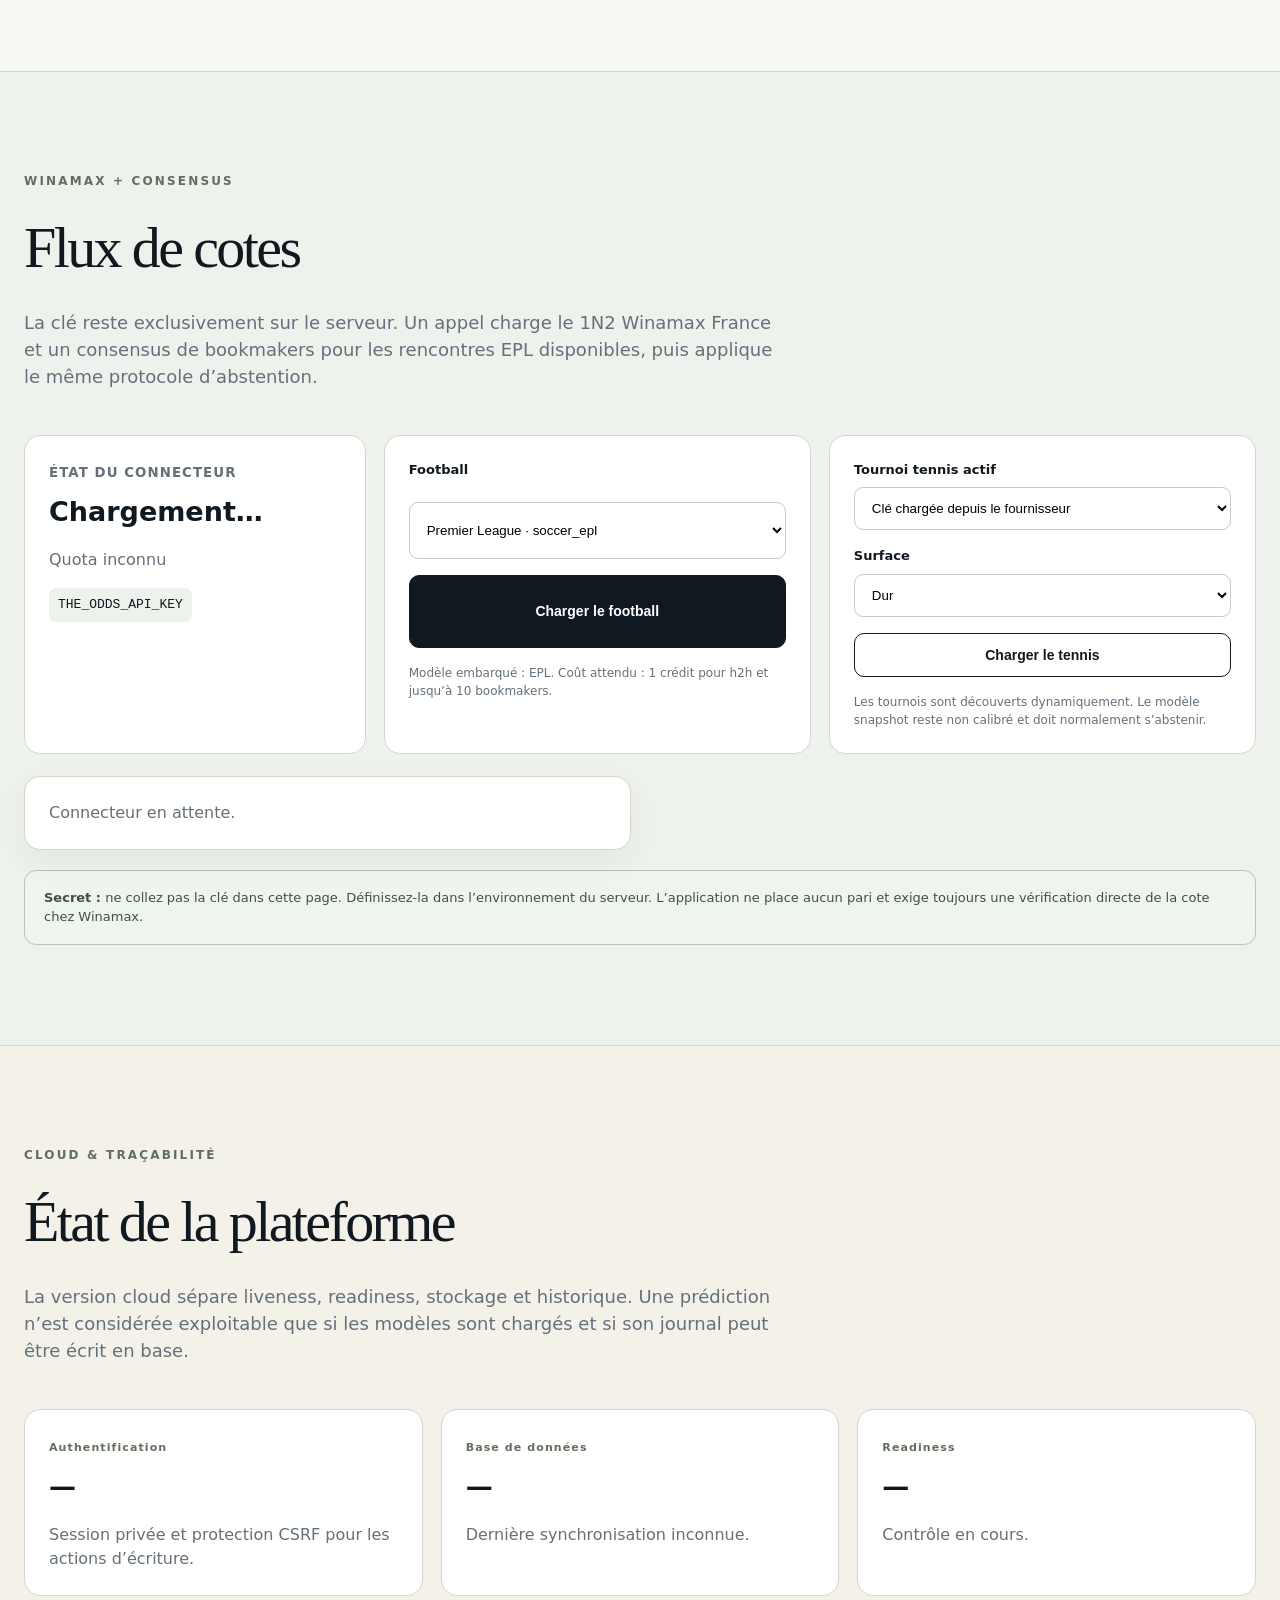
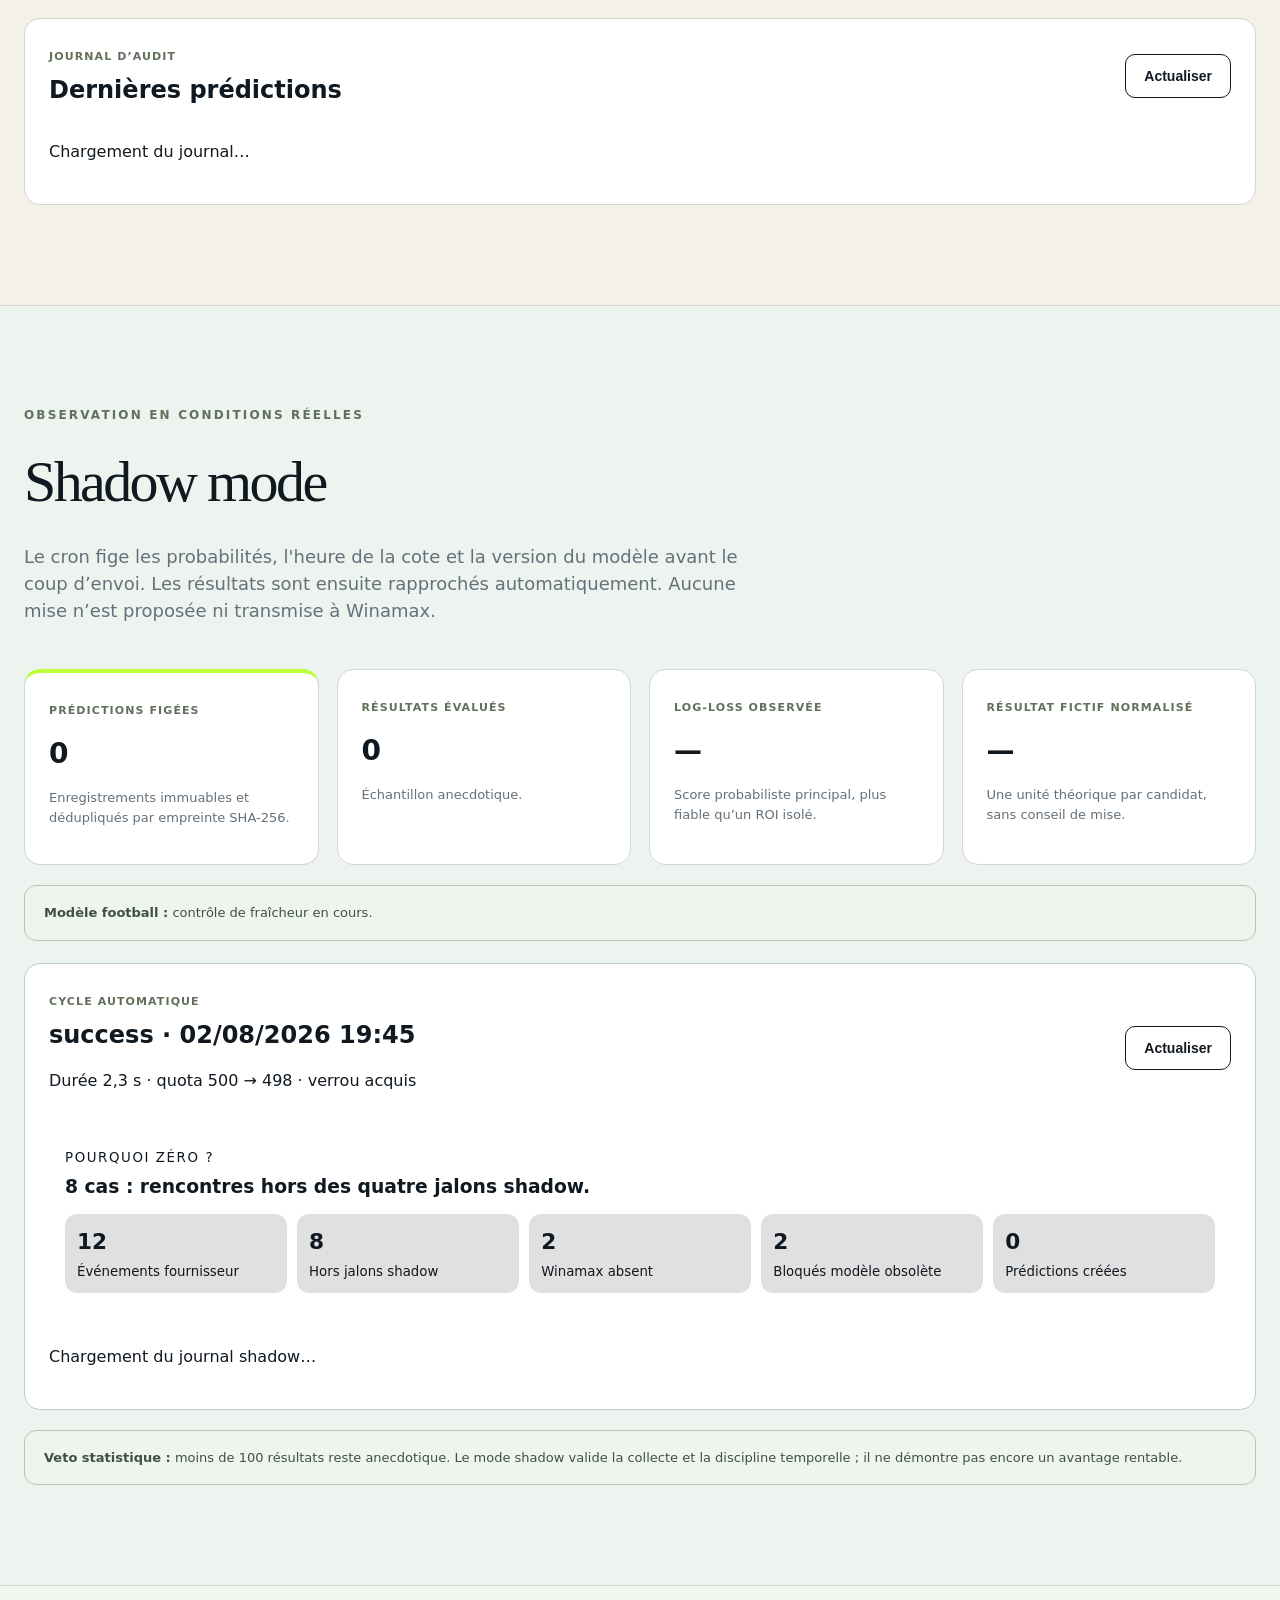
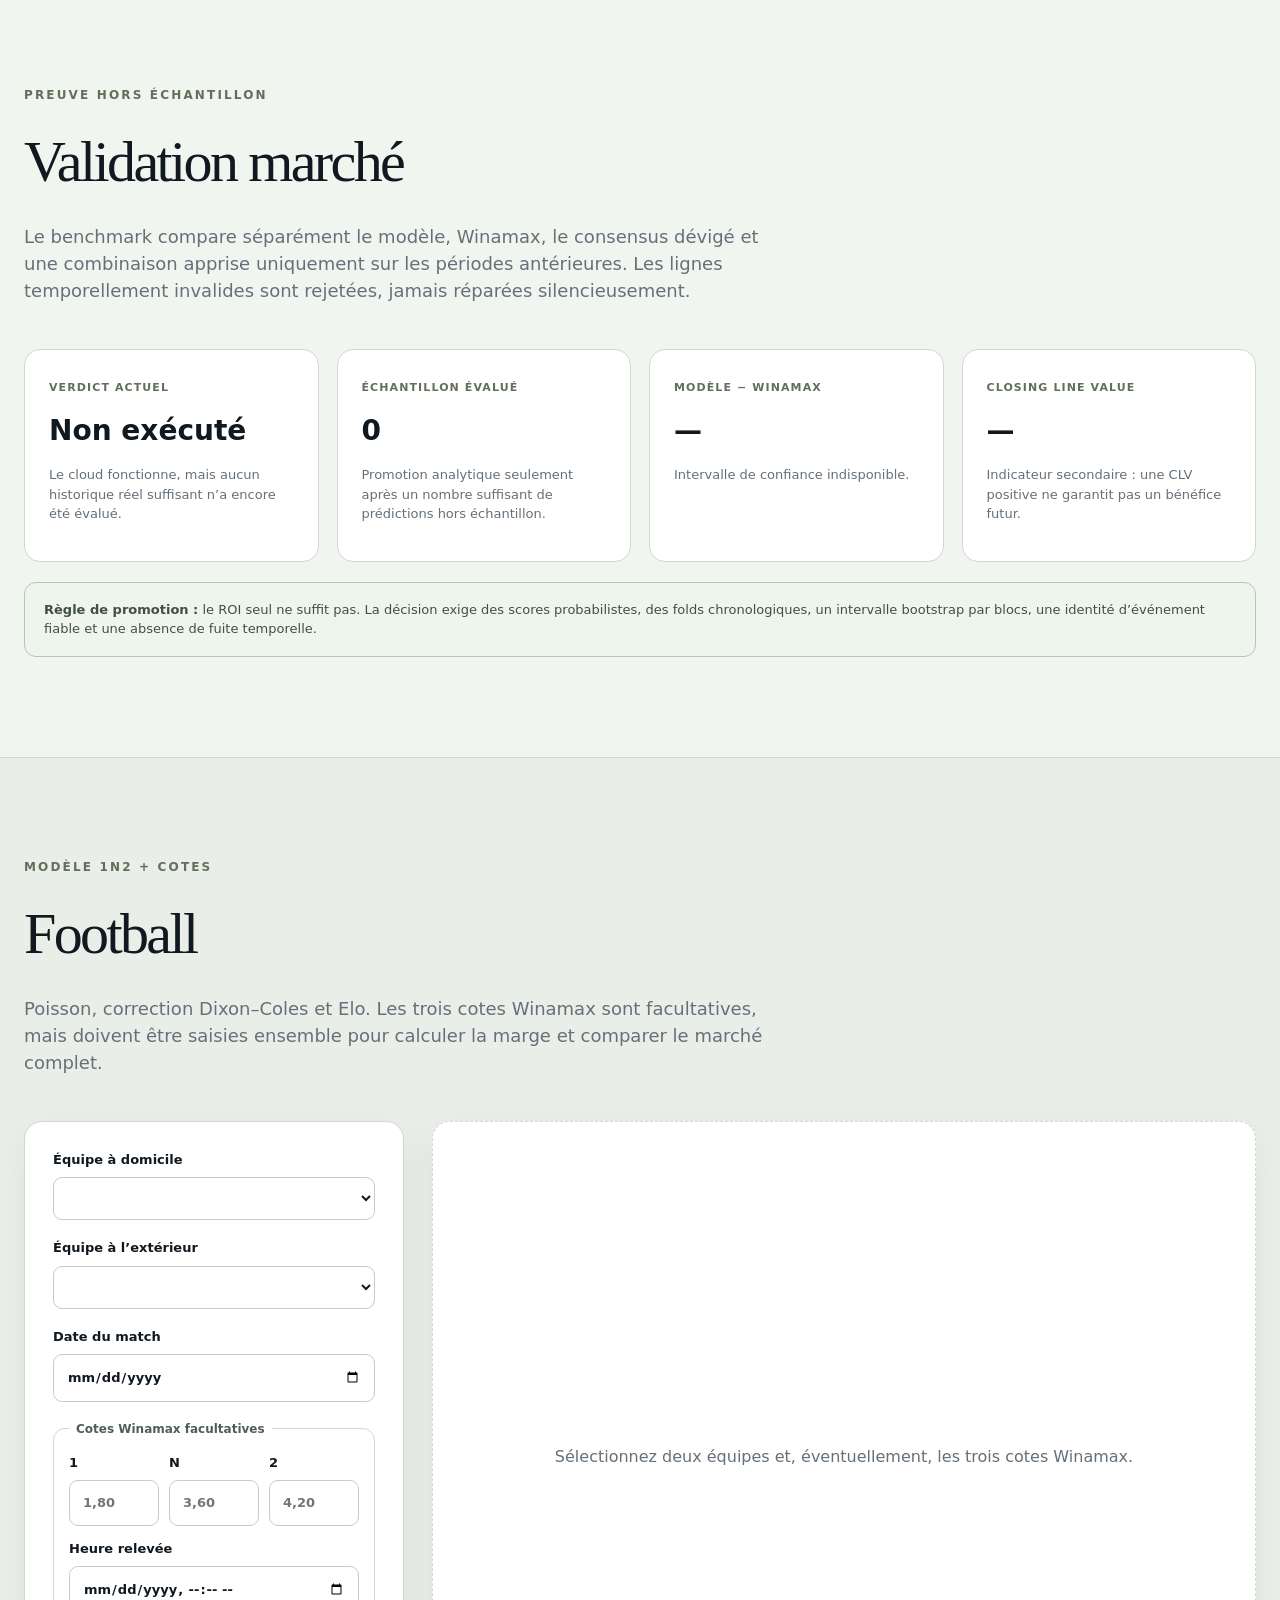
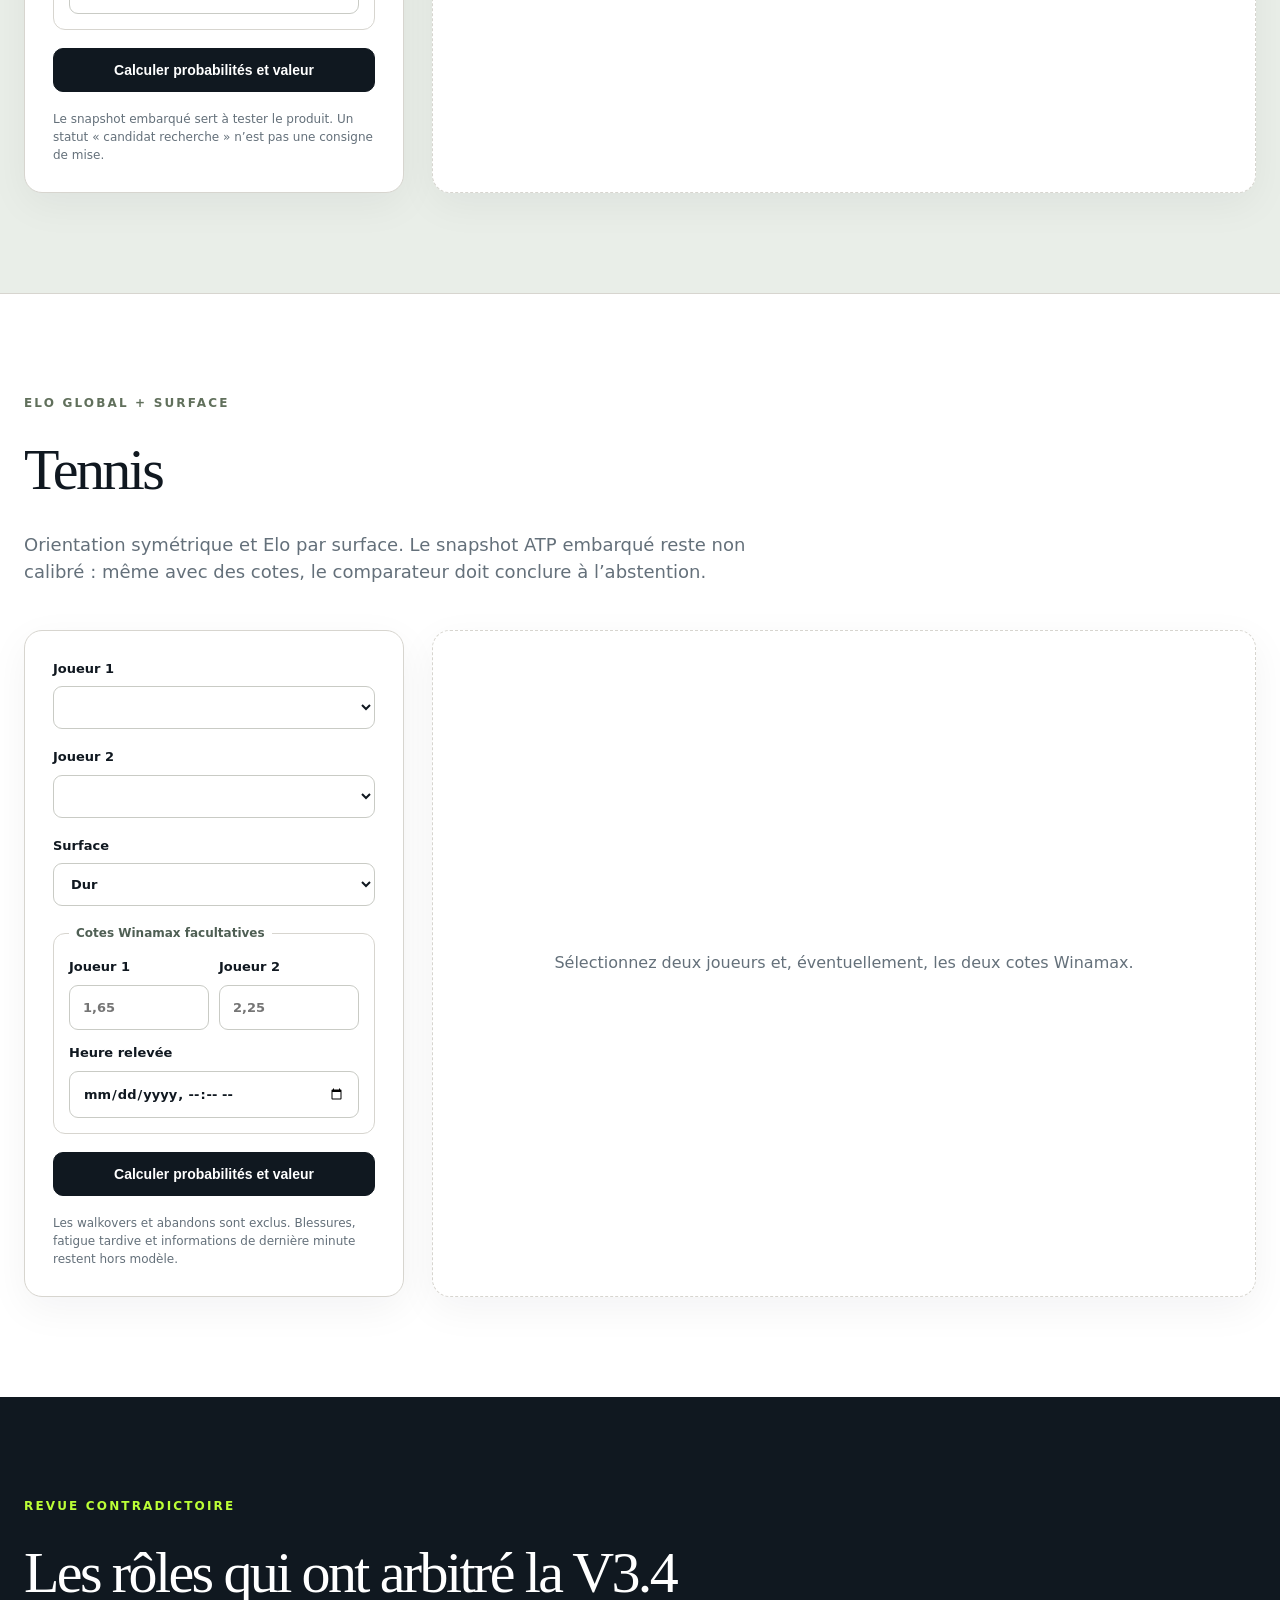
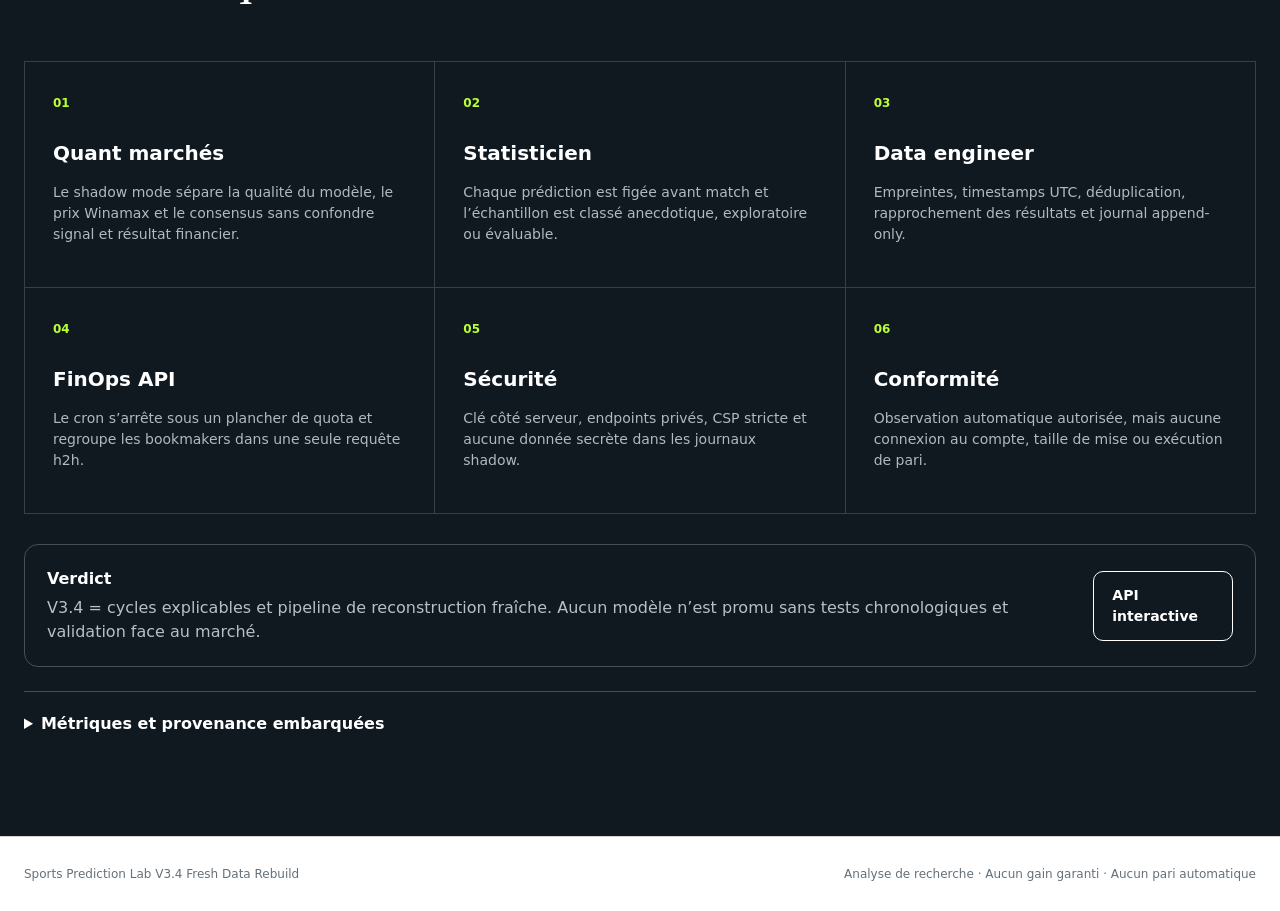
==== commit 1b23ffd5: "RBE: commit v3.4" ====
--- a/site_preview.html
+++ b/site_preview.html
@@ -3,9 +3,10 @@
 <head>
   <meta charset="utf-8">
   <meta name="viewport" content="width=device-width,initial-scale=1">
-  <title>Aperçu — Sports Prediction Lab V3.3</title>
+  <title>Sports Prediction Lab V3.4 Fresh Data Rebuild</title>
   <meta name="description" content="Application cloud privée avec prédictions pré-match immuables, règlement automatique des résultats et validation en shadow mode.">
-  <style>:root{--ink:#101820;--muted:#64707a;--paper:#f4f1ea;--card:#fff;--accent:#bbff36;--line:#d7d5cf;--deep:#172b25;--danger:#c53d2f;--shadow:0 22px 70px rgba(16,24,32,.10)}
+  <style>
+:root{--ink:#101820;--muted:#64707a;--paper:#f4f1ea;--card:#fff;--accent:#bbff36;--line:#d7d5cf;--deep:#172b25;--danger:#c53d2f;--shadow:0 22px 70px rgba(16,24,32,.10)}
 *{box-sizing:border-box}html{scroll-behavior:smooth}body{margin:0;background:var(--paper);color:var(--ink);font-family:Inter,ui-sans-serif,system-ui,-apple-system,BlinkMacSystemFont,"Segoe UI",sans-serif;line-height:1.5}.topbar{position:sticky;top:0;z-index:20;height:72px;padding:0 max(24px,calc((100vw - 1240px)/2));display:flex;align-items:center;gap:32px;border-bottom:1px solid rgba(16,24,32,.12);background:rgba(244,241,234,.92);backdrop-filter:blur(16px)}.brand{display:flex;align-items:center;gap:11px;font-weight:800;color:var(--ink);text-decoration:none}.logo{display:grid;place-items:center;width:38px;height:38px;background:var(--ink);color:var(--accent);border-radius:10px;font-size:13px;letter-spacing:.08em}.topbar nav{display:flex;gap:24px;margin-left:auto}.topbar nav a{color:var(--muted);text-decoration:none;font-size:14px;font-weight:700}.topbar nav a:hover{color:var(--ink)}.pill{padding:7px 11px;border:1px solid var(--line);border-radius:999px;color:var(--muted);font-size:12px;font-weight:800}.pill.ok{color:#1f6b46;border-color:#98c6ac;background:#eaf7ef}.pill.error{color:var(--danger);border-color:#e1aaa5;background:#fff0ee}main{overflow:hidden}.hero{max-width:1240px;margin:0 auto;min-height:650px;padding:96px 24px 72px;display:grid;grid-template-columns:1.35fr .65fr;gap:70px;align-items:center}.eyebrow{font-size:12px;font-weight:900;letter-spacing:.18em;color:#61705c;margin:0 0 14px}.hero h1,.section-heading h2{font-family:Georgia,"Times New Roman",serif;font-weight:500;letter-spacing:-.045em}.hero h1{font-size:clamp(56px,7vw,96px);line-height:.92;margin:0 0 28px}.hero h1 span{color:#58725f}.lede{max-width:720px;font-size:20px;color:var(--muted)}.actions{display:flex;gap:12px;margin-top:34px}.button{display:inline-flex;align-items:center;justify-content:center;border-radius:10px;padding:13px 18px;border:1px solid var(--ink);font-weight:800;font-size:14px;text-decoration:none;cursor:pointer;transition:.18s ease}.button:hover{transform:translateY(-1px)}.button.primary{background:var(--ink);color:#fff}.button.primary:hover{background:var(--deep)}.button.ghost{background:transparent;color:var(--ink)}.button.full{width:100%}.trust-card{background:var(--deep);color:#fff;border-radius:22px;padding:28px;box-shadow:var(--shadow);transform:rotate(1.1deg)}.trust-title{text-transform:uppercase;letter-spacing:.16em;font-size:12px;font-weight:900;color:var(--accent);margin-bottom:18px}.trust-card ol{list-style:none;padding:0;margin:0;counter-reset:item}.trust-card li{padding:16px 0;border-top:1px solid rgba(255,255,255,.15);display:grid;grid-template-columns:1fr auto;gap:10px}.trust-card li b{font-size:15px}.trust-card li span{font-size:12px;color:#b9c6c1}.stats{max-width:1240px;margin:0 auto 70px;padding:0 24px;display:grid;grid-template-columns:repeat(4,1fr);gap:1px;background:var(--line);border:1px solid var(--line);border-radius:16px;overflow:hidden}.stats article{background:var(--card);padding:26px}.stats span{display:block;font-family:Georgia,serif;font-size:42px}.stats small{color:var(--muted)}.workbench{padding:100px max(24px,calc((100vw - 1240px)/2));background:#fff;border-top:1px solid var(--line)}.workbench.alt{background:#e9eee8}.section-heading{max-width:760px;margin-bottom:45px}.section-heading h2{font-size:58px;margin:0 0 10px}.section-heading>p:last-child{color:var(--muted);font-size:18px}.panel-grid{display:grid;grid-template-columns:380px 1fr;gap:28px}.control-panel,.result-panel{border:1px solid var(--line);border-radius:18px;background:var(--card);padding:28px;box-shadow:0 12px 40px rgba(16,24,32,.05)}.control-panel{display:grid;gap:18px}.control-panel label{font-size:13px;font-weight:800;display:grid;gap:8px}.control-panel select,.control-panel input{width:100%;padding:12px 13px;border:1px solid #c9cbc5;border-radius:9px;background:#fff;color:var(--ink);font:inherit}.fineprint{font-size:12px;color:var(--muted);margin:0}.result-panel{min-height:360px}.result-panel.empty{display:grid;place-items:center;color:var(--muted);border-style:dashed}.result-panel h3{margin:0 0 4px;font-size:22px}.result-subtitle{color:var(--muted);margin:0 0 26px}.prob-row{display:grid;grid-template-columns:150px 1fr 64px;gap:14px;align-items:center;margin:16px 0}.prob-label{font-weight:800;white-space:nowrap;overflow:hidden;text-overflow:ellipsis}.bar-track{height:18px;background:#eef0eb;border-radius:999px;overflow:hidden}.bar-fill{height:100%;background:var(--deep);border-radius:inherit;transition:width .55s ease}.prob-value{text-align:right;font-variant-numeric:tabular-nums;font-weight:900}.result-meta{display:flex;gap:24px;padding-top:22px;margin-top:24px;border-top:1px solid var(--line)}.result-meta div{flex:1}.result-meta small{display:block;color:var(--muted)}.result-meta b{font-size:24px}.score-table{width:100%;border-collapse:collapse;margin-top:20px;font-size:13px}.score-table th,.score-table td{text-align:left;padding:9px;border-bottom:1px solid var(--line)}.warning{margin-top:18px;padding:12px 14px;border-left:4px solid #d3a517;background:#fff9dc;color:#62531b;font-size:12px}.audit-section{padding:100px max(24px,calc((100vw - 1240px)/2));background:var(--ink);color:#fff}.audit-section .eyebrow{color:var(--accent)}.audit-section .section-heading>p:last-child{color:#b6c0c5}.role-grid{display:grid;grid-template-columns:repeat(3,1fr);gap:1px;background:#334048;border:1px solid #334048}.role-grid article{background:var(--ink);padding:28px;min-height:205px}.role-grid article span{color:var(--accent);font-size:12px;font-weight:900}.role-grid h3{font-size:20px;margin:24px 0 8px}.role-grid p{color:#afbac0;font-size:14px}.audit-callout{display:flex;justify-content:space-between;align-items:center;gap:20px;border:1px solid #445058;border-radius:14px;padding:22px;margin-top:30px}.audit-callout p{margin:5px 0 0;color:#b7c0c5}.audit-callout .button{border-color:#fff;color:#fff}details{margin-top:24px;border-top:1px solid #445058;padding-top:20px}summary{cursor:pointer;font-weight:800}pre{white-space:pre-wrap;word-break:break-word;color:#b9c6c1;font-size:12px;background:#0a1015;padding:18px;border-radius:12px;max-height:460px;overflow:auto}footer{display:flex;justify-content:space-between;padding:28px max(24px,calc((100vw - 1240px)/2));font-size:12px;color:var(--muted);background:#fff;border-top:1px solid var(--line)}#toast{position:fixed;right:24px;bottom:24px;max-width:380px;padding:14px 16px;border-radius:10px;background:var(--danger);color:#fff;font-weight:700;box-shadow:var(--shadow);opacity:0;pointer-events:none;transform:translateY(12px);transition:.2s}#toast.show{opacity:1;transform:none}.loader{display:flex;gap:8px;align-items:center;justify-content:center;height:100%}.loader:before{content:"";width:18px;height:18px;border:3px solid #ccd1ca;border-top-color:var(--ink);border-radius:50%;animation:spin .8s linear infinite}@keyframes spin{to{transform:rotate(360deg)}}
 @media(max-width:900px){.topbar nav{display:none}.hero{grid-template-columns:1fr;padding-top:70px}.trust-card{transform:none}.stats{grid-template-columns:1fr 1fr}.panel-grid{grid-template-columns:1fr}.role-grid{grid-template-columns:1fr 1fr}.hero h1{font-size:58px}}@media(max-width:600px){.topbar{height:64px}.pill{display:none}.hero{min-height:auto;padding:60px 18px}.hero h1{font-size:47px}.lede{font-size:17px}.stats{margin:0 18px 50px;padding:0;grid-template-columns:1fr}.workbench,.audit-section{padding:72px 18px}.section-heading h2{font-size:46px}.role-grid{grid-template-columns:1fr}.prob-row{grid-template-columns:100px 1fr 54px}.audit-callout,footer{align-items:flex-start;flex-direction:column}}
 .bets-section{background:#f7f9f4}.daily-grid{display:grid;grid-template-columns:repeat(2,minmax(0,1fr));gap:18px}.slate-card{background:var(--card);border:1px solid var(--line);border-radius:16px;padding:24px;box-shadow:0 10px 34px rgba(16,24,32,.05)}.slate-card h3{margin:15px 0 5px;font-size:21px}.slate-card p{margin:0;color:var(--muted)}.slate-card ul{padding-left:19px;color:#59646c;font-size:13px}.slate-card small{color:var(--muted)}.slate-top{display:flex;align-items:center;justify-content:space-between;gap:12px;text-transform:uppercase;letter-spacing:.08em;font-size:11px;font-weight:900;color:#61705c}.decision{padding:6px 9px;border-radius:999px;background:#fff0df;color:#835117}.decision.abstention{background:#f2ece8;color:#765948}.policy-note{margin-top:20px;padding:17px 19px;border:1px solid #b8c4b5;background:#eef5ec;border-radius:12px;font-size:13px;color:#405044}.odds-fieldset{border:1px solid var(--line);border-radius:12px;padding:15px;margin:0;display:grid;gap:13px}.odds-fieldset legend{padding:0 7px;font-size:12px;font-weight:900;color:#4f5f54}.odds-grid{display:grid;grid-template-columns:repeat(2,minmax(0,1fr));gap:10px}.odds-grid.three{grid-template-columns:repeat(3,minmax(0,1fr))}.market-box{margin-top:26px;border-top:1px solid var(--line);padding-top:22px}.market-heading{display:flex;align-items:flex-start;justify-content:space-between;gap:14px;margin-bottom:13px}.market-heading small{display:block;color:var(--muted)}.market-heading b{font-size:19px}.market-margin{font-size:12px;font-weight:800;color:#526159;background:#eef2ec;padding:7px 9px;border-radius:999px}.table-scroll{overflow:auto}.market-table{width:100%;border-collapse:collapse;font-size:12px;min-width:650px}.market-table th,.market-table td{text-align:right;padding:9px;border-bottom:1px solid var(--line);white-space:nowrap}.market-table th:first-child,.market-table td:first-child{text-align:left}.market-table td small{display:block;color:var(--muted);font-size:10px;text-transform:uppercase;letter-spacing:.05em}.loading-card{color:var(--muted)}
@@ -24,6 +25,13 @@
 @media(max-width:1000px){.benchmark-grid{grid-template-columns:repeat(2,1fr)}}
 @media(max-width:600px){.benchmark-grid{grid-template-columns:1fr}}
 .shadow-section{background:#edf4ef}.shadow-section .history-panel{border-color:#bdcdbf}.shadow-section .history-decision{background:#e4f2e8;color:#275f3e}.shadow-section .benchmark-card:first-child{border-top:4px solid var(--accent)}
+
+.zero-explainer{margin:1.25rem 0;padding:1rem;border:1px solid var(--border);border-radius:1rem;background:rgba(255,255,255,.02)}
+.zero-explainer>div:first-child{margin-bottom:.85rem}.zero-explainer small{letter-spacing:.12em}.zero-explainer h3{margin:.25rem 0}
+.funnel-grid{display:grid;grid-template-columns:repeat(auto-fit,minmax(155px,1fr));gap:.65rem}
+.funnel-item{padding:.75rem;border:1px solid var(--border);border-radius:.75rem;background:rgba(0,0,0,.12)}
+.funnel-item b{display:block;font-size:1.35rem}.funnel-item small{display:block;margin-top:.25rem;letter-spacing:0;line-height:1.35}
+
 </style>
 </head>
 <body>
@@ -38,7 +46,7 @@
   <main>
     <section id="overview" class="hero">
       <div>
-        <p class="eyebrow">VERSION 3.3 · SHADOW MODE · POSTGRESQL</p>
+        <p class="eyebrow">VERSION 3.4 · FRESH DATA REBUILD · EXPLAINABLE SHADOW</p>
         <h1>Des probabilités sportives,<br><span>pas des certitudes vendues.</span></h1>
         <p class="lede">Une application privée qui fige automatiquement les prédictions avant match, récupère les résultats et mesure sa qualité sans placer le moindre pari.</p>
         <div class="actions"><a class="button primary" href="#bets">Voir la shortlist</a><a class="button ghost" href="#audit">Voir l’audit</a></div>
@@ -114,7 +122,11 @@
       </div>
       <div id="shadowModelWarning" class="policy-note"><b>Modèle football :</b> contrôle de fraîcheur en cours.</div>
       <div class="history-panel">
-        <div class="history-heading"><div><small>CYCLE AUTOMATIQUE</small><h3 id="shadowLastCycle">Aucun cycle enregistré</h3></div><button id="refreshShadow" class="button ghost" type="button">Actualiser</button></div>
+        <div class="history-heading"><div><small>CYCLE AUTOMATIQUE</small><h3 id="shadowLastCycle">success · 02/08/2026 19:45</h3><p id="shadowCycleMeta">Durée 2,3 s · quota 500 → 498 · verrou acquis</p></div><button id="refreshShadow" class="button ghost" type="button">Actualiser</button></div>
+        <div class="zero-explainer">
+          <div><small>POURQUOI ZÉRO ?</small><h3 id="shadowZeroReason">8 cas : rencontres hors des quatre jalons shadow.</h3></div>
+          <div id="shadowFunnel" class="funnel-grid"><div class="funnel-item"><b>12</b><small>Événements fournisseur</small></div><div class="funnel-item"><b>8</b><small>Hors jalons shadow</small></div><div class="funnel-item"><b>2</b><small>Winamax absent</small></div><div class="funnel-item"><b>2</b><small>Bloqués modèle obsolète</small></div><div class="funnel-item"><b>0</b><small>Prédictions créées</small></div></div>
+        </div>
         <div id="shadowHistory" class="history-list"><p>Chargement du journal shadow…</p></div>
       </div>
       <div class="policy-note"><b>Veto statistique :</b> moins de 100 résultats reste anecdotique. Le mode shadow valide la collecte et la discipline temporelle ; il ne démontre pas encore un avantage rentable.</div>
@@ -171,7 +183,7 @@
     </section>
 
     <section id="audit" class="audit-section">
-      <div class="section-heading"><p class="eyebrow">REVUE CONTRADICTOIRE</p><h2>Les rôles qui ont arbitré la V3.3</h2></div>
+      <div class="section-heading"><p class="eyebrow">REVUE CONTRADICTOIRE</p><h2>Les rôles qui ont arbitré la V3.4</h2></div>
       <div class="role-grid">
         <article><span>01</span><h3>Quant marchés</h3><p>Le shadow mode sépare la qualité du modèle, le prix Winamax et le consensus sans confondre signal et résultat financier.</p></article>
         <article><span>02</span><h3>Statisticien</h3><p>Chaque prédiction est figée avant match et l’échantillon est classé anecdotique, exploratoire ou évaluable.</p></article>
@@ -181,30 +193,15 @@
         <article><span>06</span><h3>Conformité</h3><p>Observation automatique autorisée, mais aucune connexion au compte, taille de mise ou exécution de pari.</p></article>
       </div>
       <div class="audit-callout">
-        <div><b>Verdict</b><p>V3.3 = chaîne d’observation automatique prête. Le verdict sportif reste « non évaluable » tant qu’un nombre suffisant de prédictions réglées n’est pas disponible.</p></div>
+        <div><b>Verdict</b><p>V3.4 = cycles explicables et pipeline de reconstruction fraîche. Aucun modèle n’est promu sans tests chronologiques et validation face au marché.</p></div>
         <a class="button ghost" href="/docs" target="_blank" rel="noreferrer">API interactive</a>
       </div>
       <details><summary>Métriques et provenance embarquées</summary><pre id="metrics">Chargement…</pre></details>
     </section>
   </main>
 
-  <footer><span>Sports Prediction Lab V3.3 Shadow Mode</span><span>Analyse de recherche · Aucun gain garanti · Aucun pari automatique</span></footer>
+  <footer><span>Sports Prediction Lab V3.4 Fresh Data Rebuild</span><span>Analyse de recherche · Aucun gain garanti · Aucun pari automatique</span></footer>
   <div id="toast" role="status" aria-live="polite"></div>
   
-<script>
-const set=(id,text)=>{const el=document.getElementById(id);if(el)el.textContent=text};
-set('health','API ok · v3.3.0'); document.getElementById('health').classList.add('ok');
-set('footballRows','90'); set('tennisRows','32'); set('dailyCandidates','0'); set('oddsApiState','Configurée'); set('dbSnapshots','1 284'); set('shadowState','12');
-set('providerStatus','Clé configurée'); set('providerQuota','Quota suivi côté serveur');
-set('cloudAuth','Accès privé'); set('cloudDatabase','Connectée'); set('cloudReady','Prête'); set('cloudIssues','Modèles, intégrité et stockage validés.'); set('cloudLastSync','Dernière synchronisation : 02/08/2026 17:45');
-set('shadowTotal','38'); set('shadowSettled','12'); set('shadowMaturity','Échantillon anecdotique.'); set('shadowLogLoss','1.0712'); set('shadowReturn','−1.00 u'); set('shadowLastCycle','ok · 02/08/2026 17:45');
-document.getElementById('shadowModelWarning').innerHTML='<b>Modèle football : degraded</b> · données arrêtées au 23/10/2023 · 1014 jours. Toute sélection opérationnelle est bloquée ; observation uniquement.';
-document.getElementById('dailySlate').innerHTML='<article class="slate-card"><div class="slate-top"><span>Football · EPL</span><b class="decision abstention">abstention</b></div><h3>Arsenal — Manchester City</h3><p>Modèle shadow · cote horodatée</p><ul><li>modèle trop ancien : shadow mode uniquement</li><li>aucun pari forcé</li></ul><small>Observation pré-match enregistrée</small></article><article class="slate-card"><div class="slate-top"><span>Tennis · ATP</span><b class="decision abstention">abstention</b></div><h3>Joueur A — Joueur B</h3><p>Elo expérimental</p><ul><li>probabilité non calibrée</li></ul><small>Collecte possible, promotion interdite</small></article>';
-document.getElementById('shadowHistory').innerHTML='<div class="history-row"><div><b>settled</b><small>football-1n2-shadow · t-1h</small></div><div><b>Arsenal — Chelsea</b><small>10/08/2026 21:00</small></div><span class="history-decision">abstention</span><time class="history-time">2–1</time></div><div class="history-row"><div><b>open</b><small>football-1n2-shadow · t-24h</small></div><div><b>Liverpool — Newcastle</b><small>16/08/2026 17:30</small></div><span class="history-decision">abstention</span><time class="history-time">open</time></div>';
-document.getElementById('predictionHistory').innerHTML='<div class="history-row"><div><b>football</b><small>v3.3.0</small></div><div><b>Arsenal — Man City</b><small>ID 42</small></div><span class="history-decision">abstention</span><time class="history-time">02/08/2026 18:00</time></div>';
-set('benchmarkVerdict','Non évaluable'); set('benchmarkRows','0'); set('benchmarkDelta','—'); set('benchmarkClv','—');
-document.getElementById('metrics').textContent=JSON.stringify({version:'3.3.0',mode:'shadow',tests:'71 passed',coverage:'85%',model_status:'degraded',automatic_bet_placement:false},null,2);
-</script>
-
 </body>
 </html>
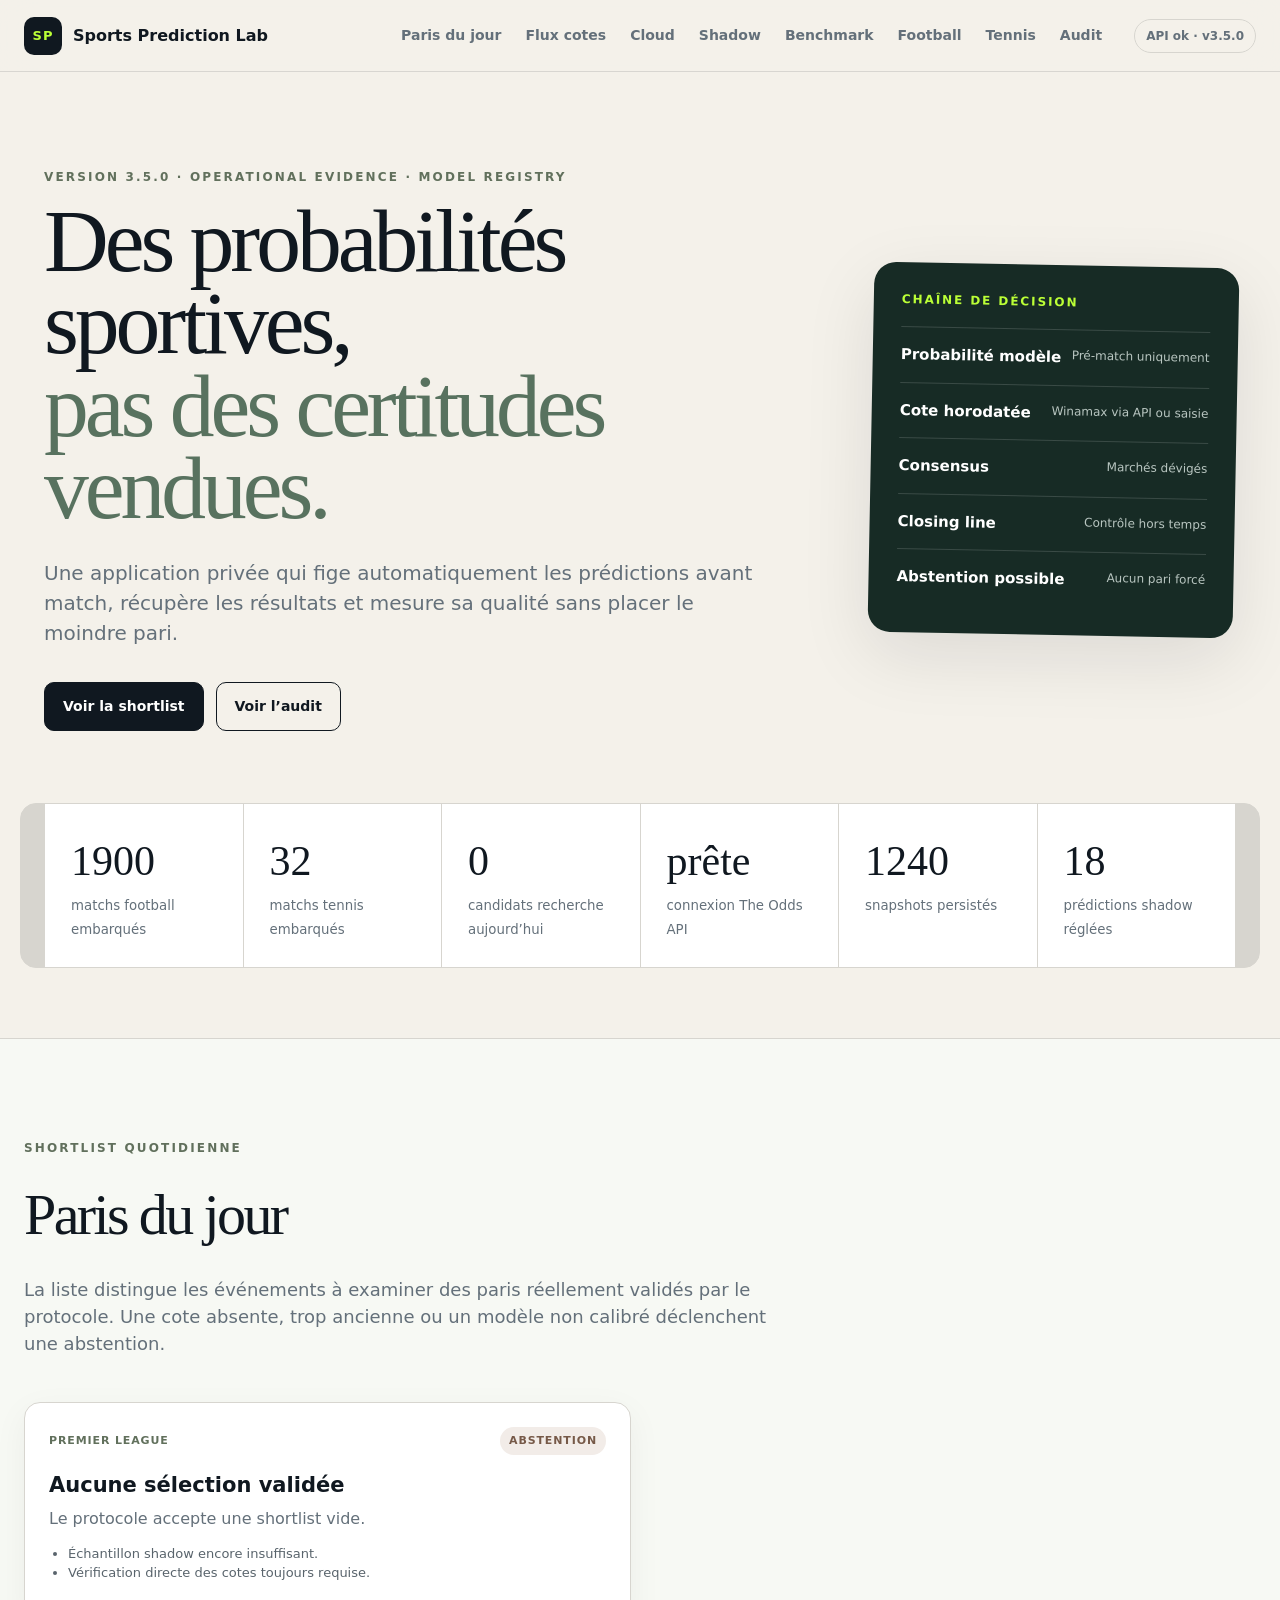
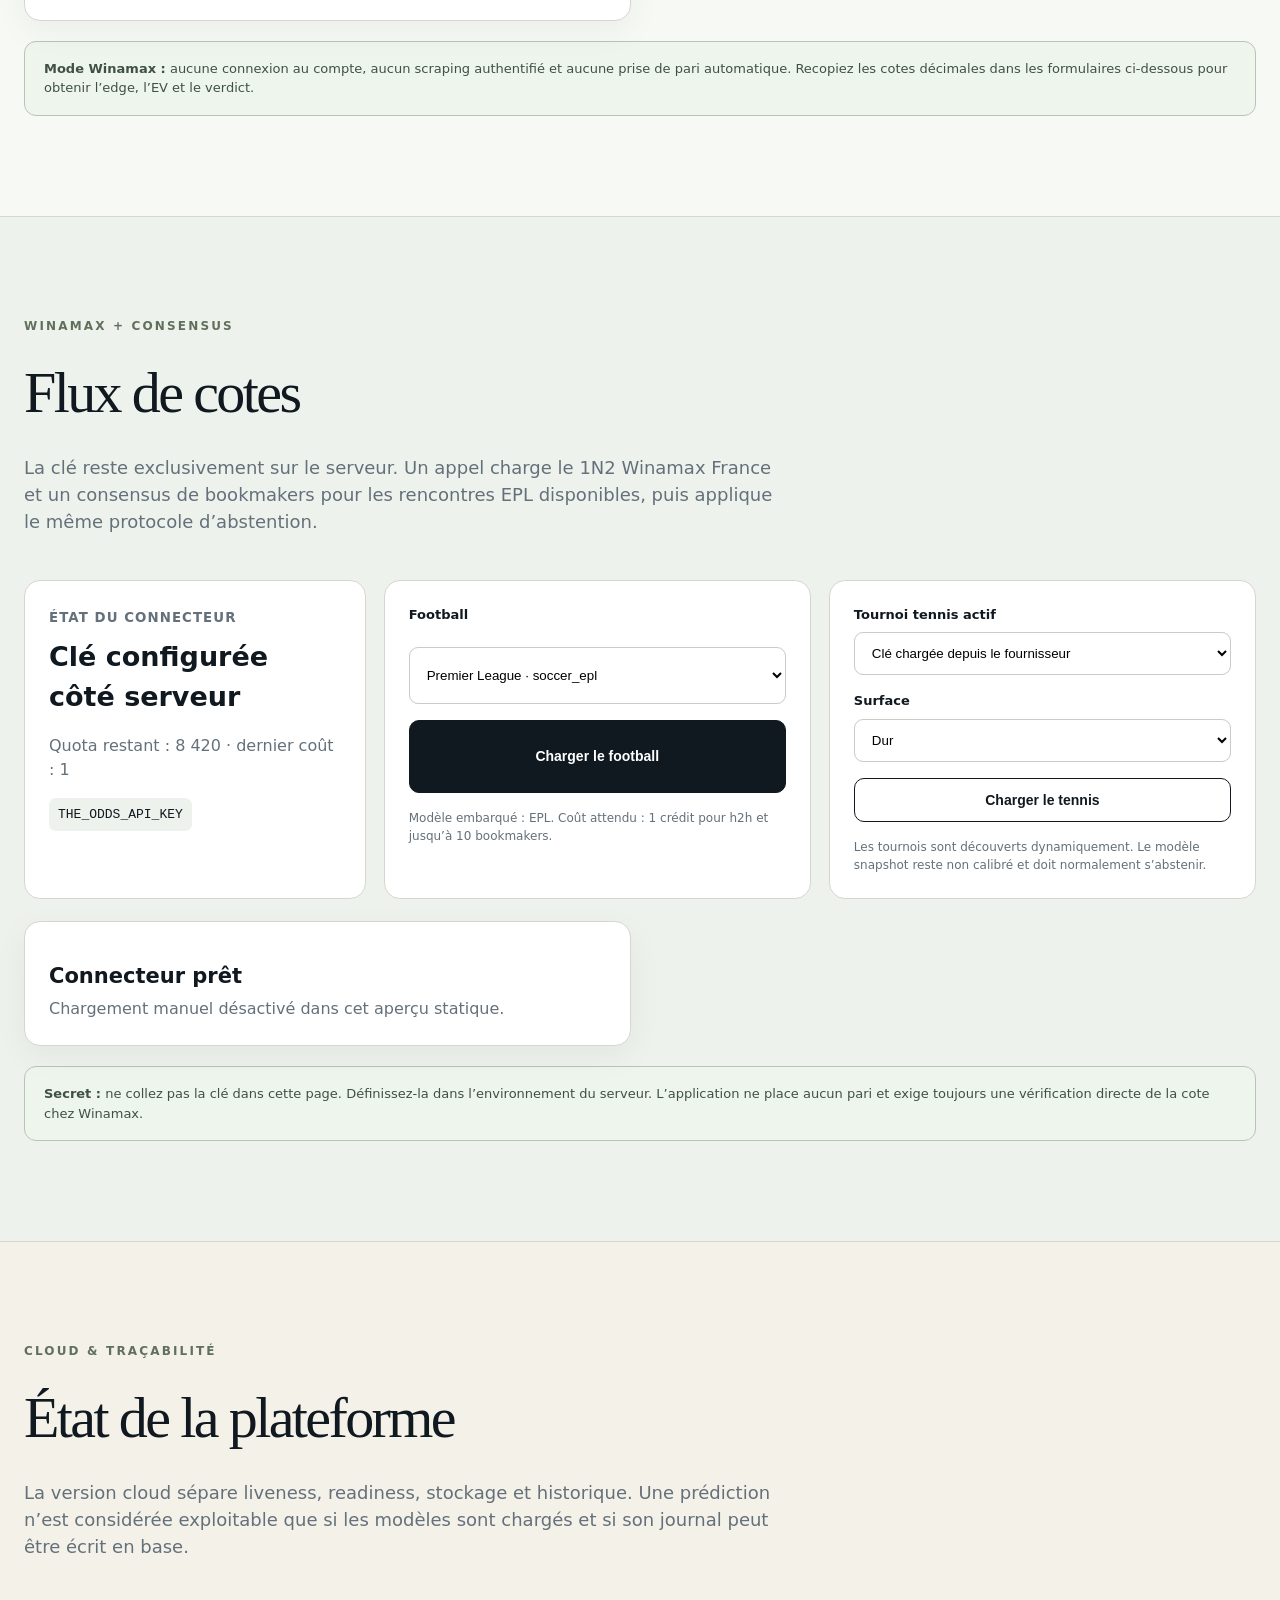
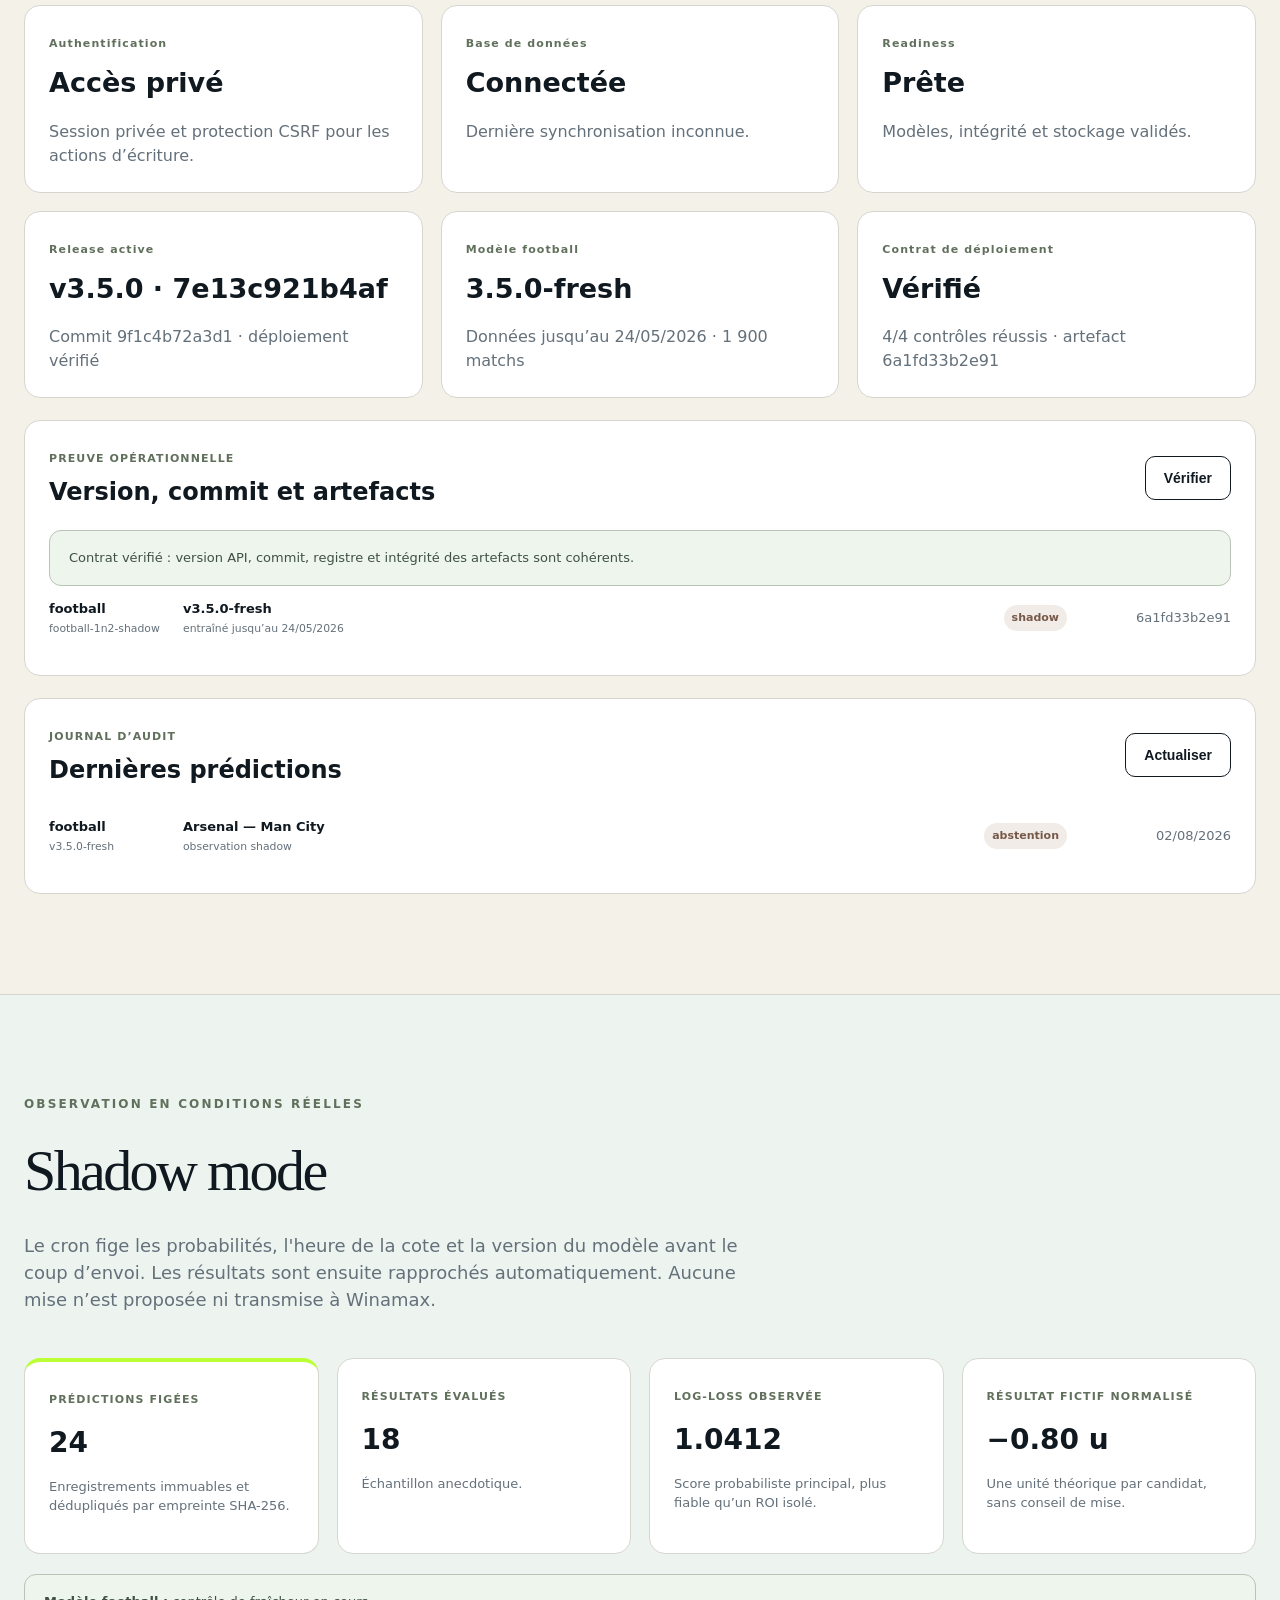
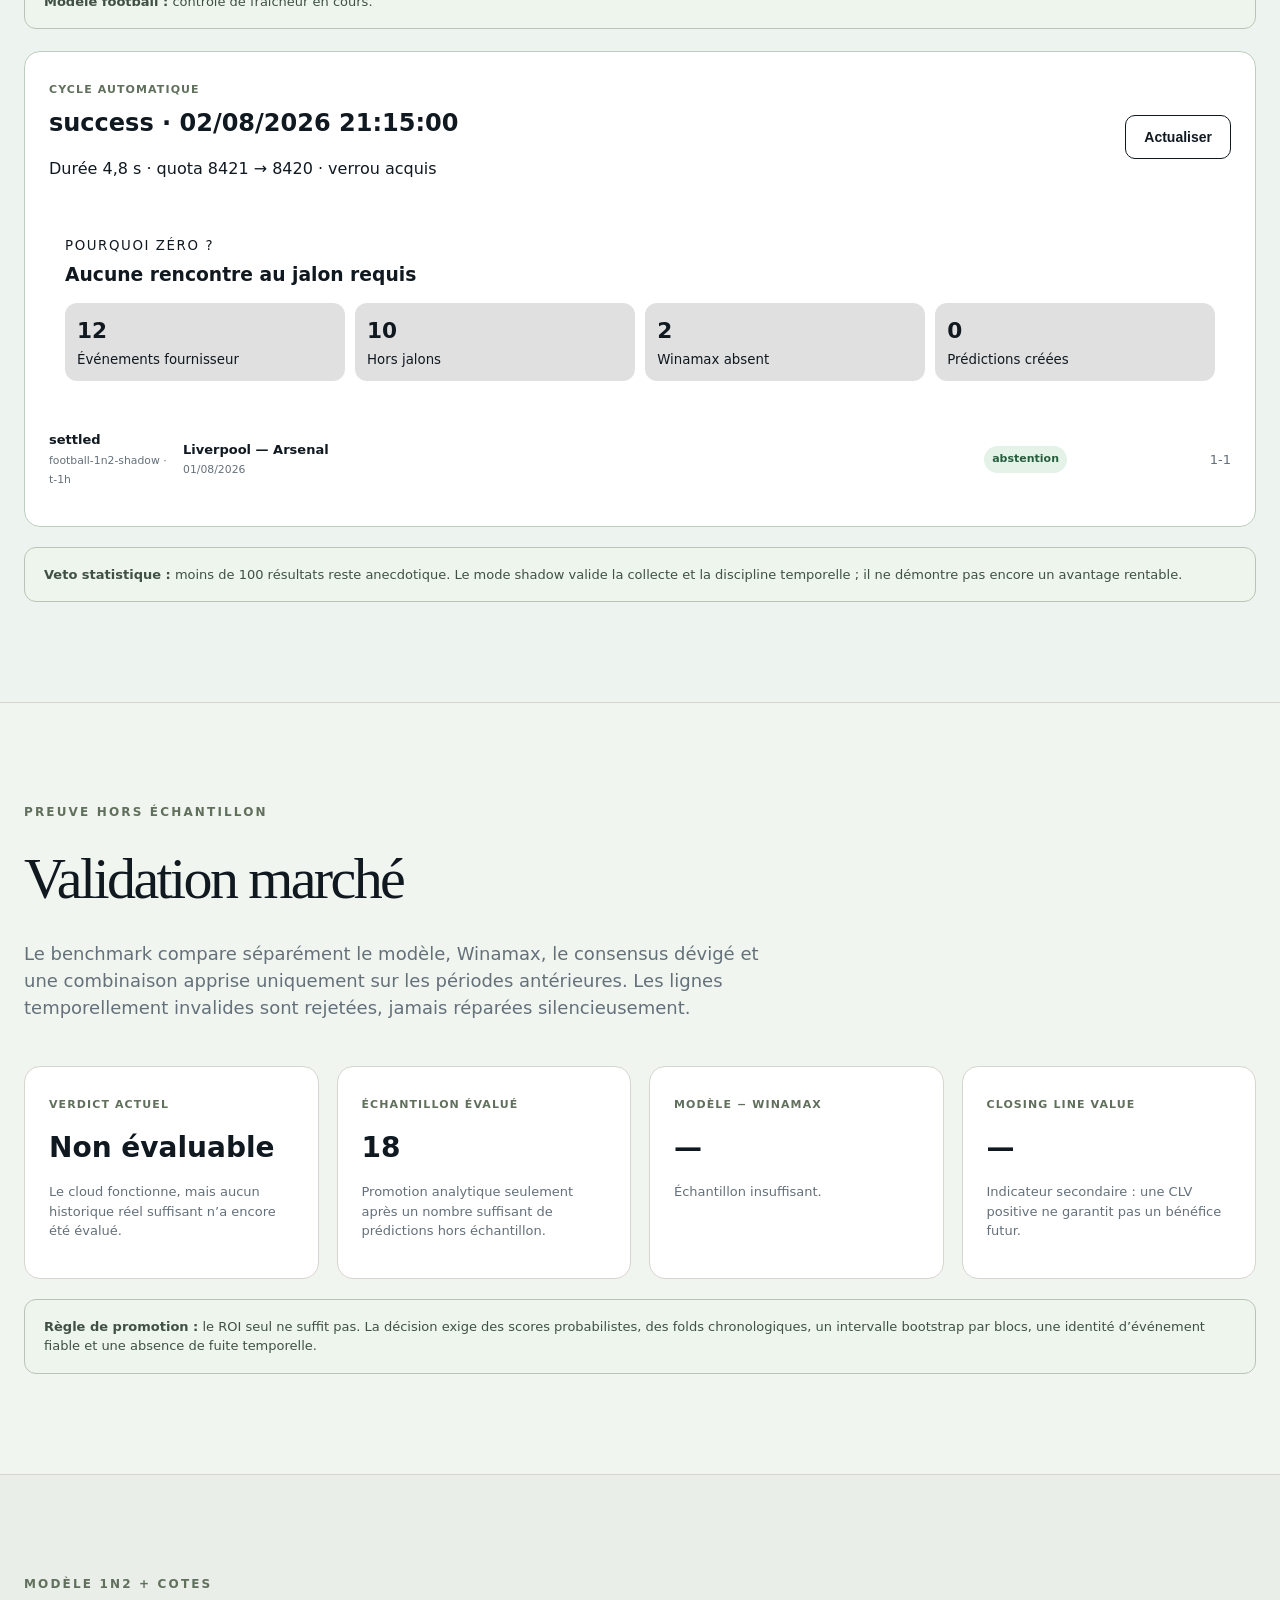
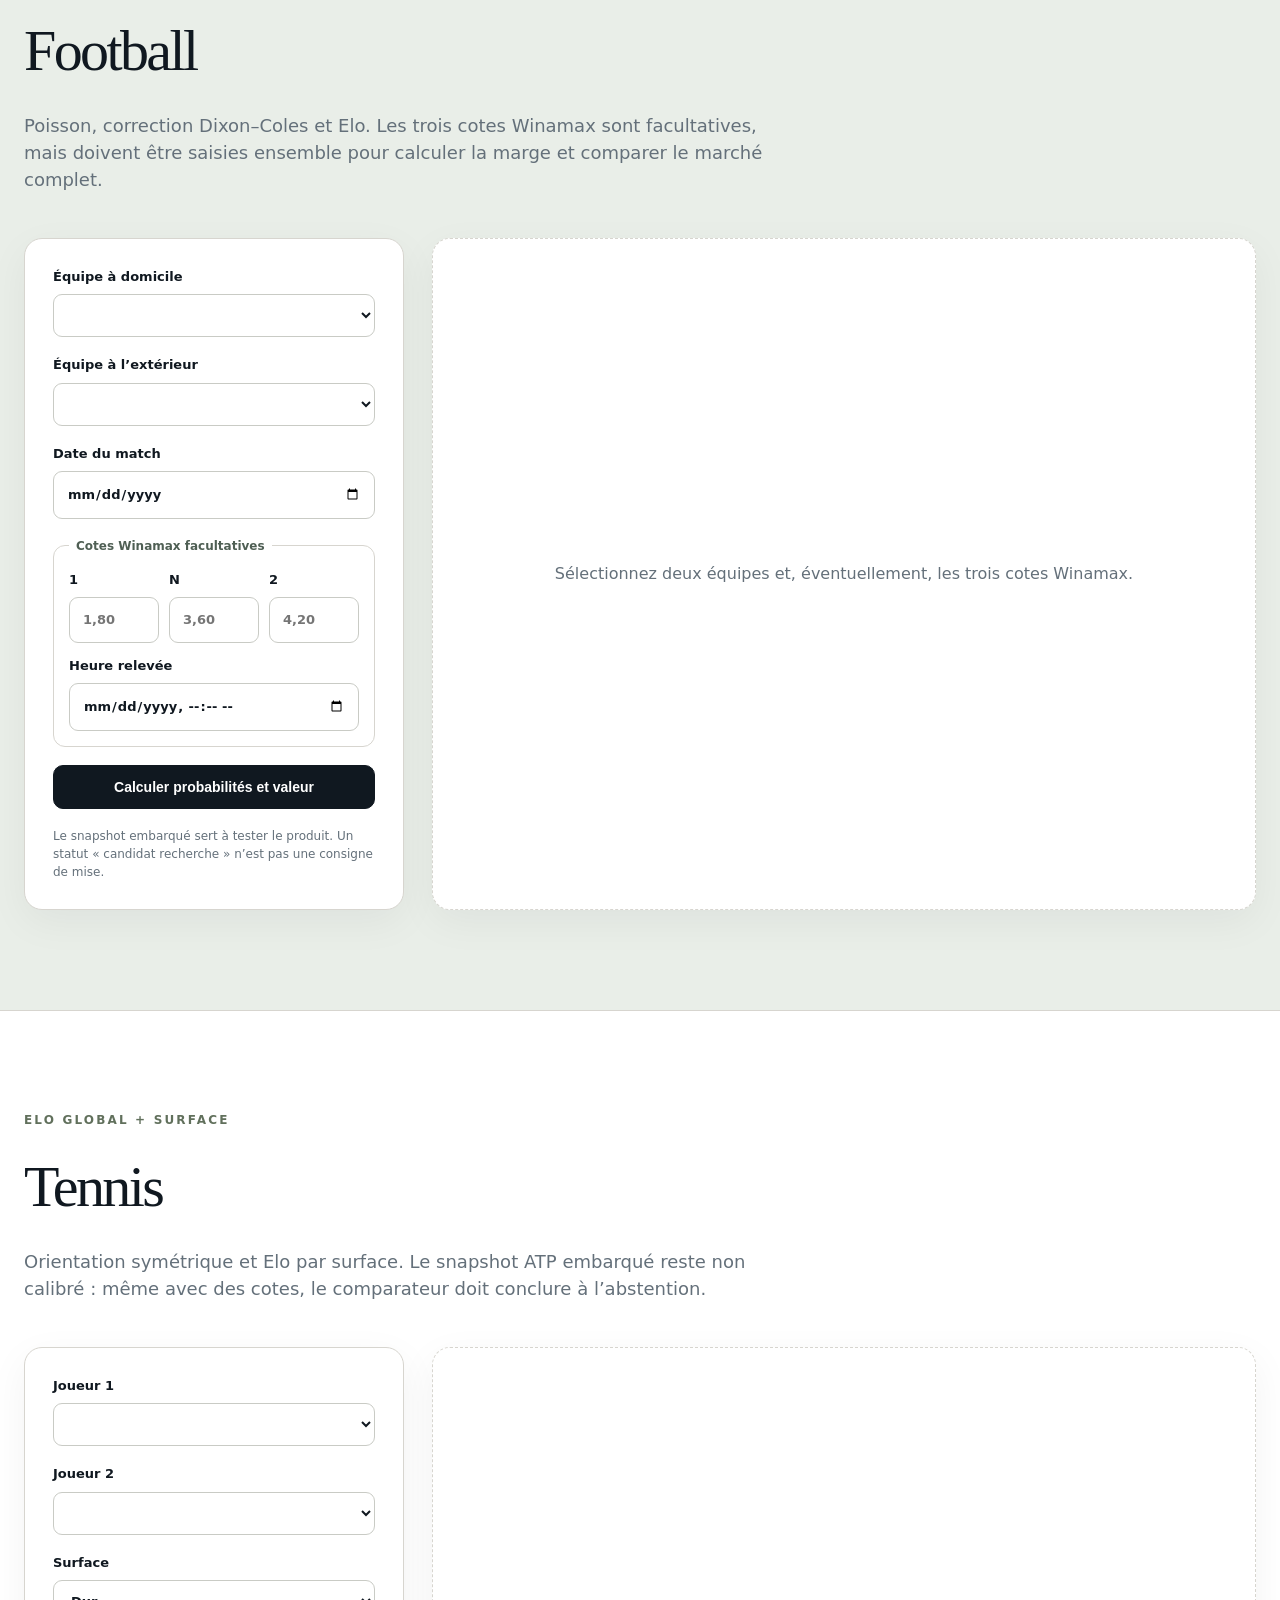
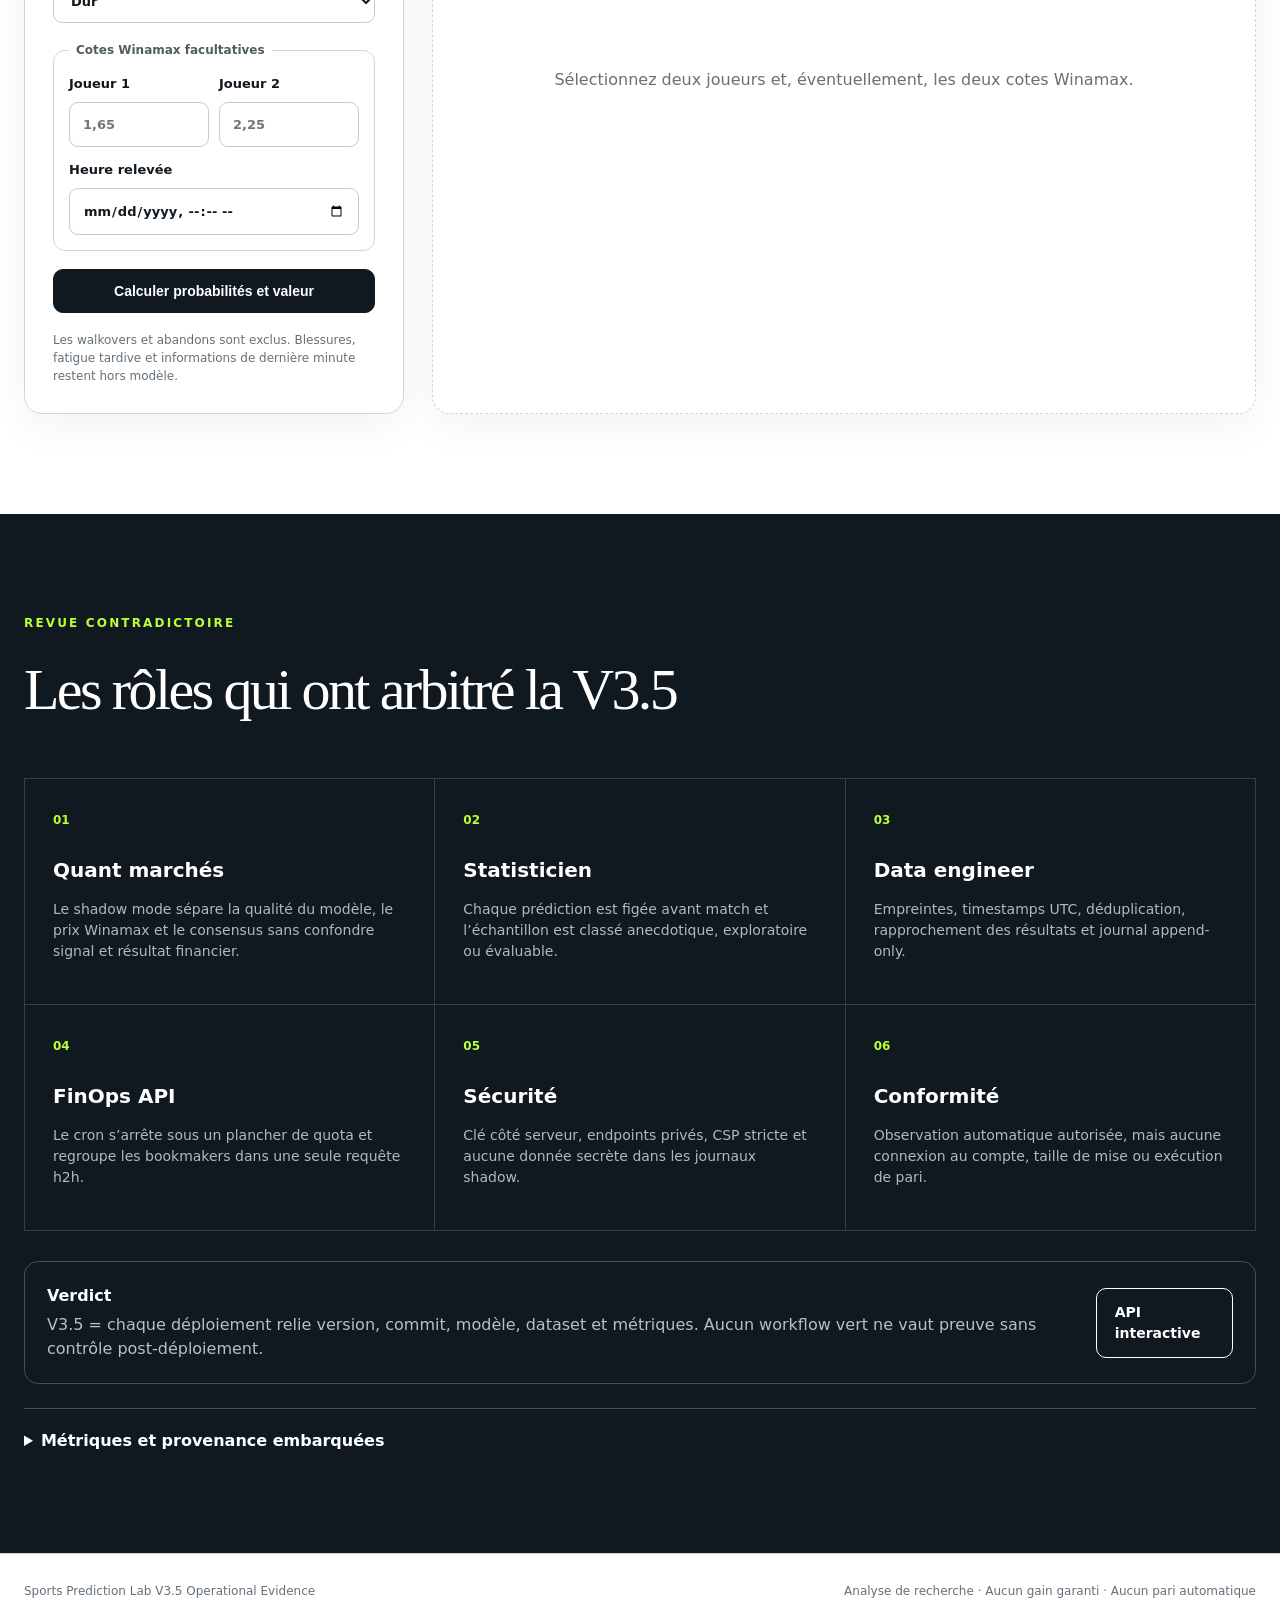
==== commit 02cd7b91: "RBE: commit v3.5" ====
--- a/site_preview.html
+++ b/site_preview.html
@@ -1,12 +1,12 @@
-<!doctype html>
+<!DOCTYPE html>
+
 <html lang="fr">
 <head>
-  <meta charset="utf-8">
-  <meta name="viewport" content="width=device-width,initial-scale=1">
-  <title>Sports Prediction Lab V3.4 Fresh Data Rebuild</title>
-  <meta name="description" content="Application cloud privée avec prédictions pré-match immuables, règlement automatique des résultats et validation en shadow mode.">
-  <style>
-:root{--ink:#101820;--muted:#64707a;--paper:#f4f1ea;--card:#fff;--accent:#bbff36;--line:#d7d5cf;--deep:#172b25;--danger:#c53d2f;--shadow:0 22px 70px rgba(16,24,32,.10)}
+<meta charset="utf-8"/>
+<meta content="width=device-width,initial-scale=1" name="viewport"/>
+<title>Sports Prediction Lab V3.5 Operational Evidence</title>
+<meta content="Application cloud privée avec prédictions pré-match immuables, règlement automatique des résultats et validation en shadow mode." name="description"/>
+<style>:root{--ink:#101820;--muted:#64707a;--paper:#f4f1ea;--card:#fff;--accent:#bbff36;--line:#d7d5cf;--deep:#172b25;--danger:#c53d2f;--shadow:0 22px 70px rgba(16,24,32,.10)}
 *{box-sizing:border-box}html{scroll-behavior:smooth}body{margin:0;background:var(--paper);color:var(--ink);font-family:Inter,ui-sans-serif,system-ui,-apple-system,BlinkMacSystemFont,"Segoe UI",sans-serif;line-height:1.5}.topbar{position:sticky;top:0;z-index:20;height:72px;padding:0 max(24px,calc((100vw - 1240px)/2));display:flex;align-items:center;gap:32px;border-bottom:1px solid rgba(16,24,32,.12);background:rgba(244,241,234,.92);backdrop-filter:blur(16px)}.brand{display:flex;align-items:center;gap:11px;font-weight:800;color:var(--ink);text-decoration:none}.logo{display:grid;place-items:center;width:38px;height:38px;background:var(--ink);color:var(--accent);border-radius:10px;font-size:13px;letter-spacing:.08em}.topbar nav{display:flex;gap:24px;margin-left:auto}.topbar nav a{color:var(--muted);text-decoration:none;font-size:14px;font-weight:700}.topbar nav a:hover{color:var(--ink)}.pill{padding:7px 11px;border:1px solid var(--line);border-radius:999px;color:var(--muted);font-size:12px;font-weight:800}.pill.ok{color:#1f6b46;border-color:#98c6ac;background:#eaf7ef}.pill.error{color:var(--danger);border-color:#e1aaa5;background:#fff0ee}main{overflow:hidden}.hero{max-width:1240px;margin:0 auto;min-height:650px;padding:96px 24px 72px;display:grid;grid-template-columns:1.35fr .65fr;gap:70px;align-items:center}.eyebrow{font-size:12px;font-weight:900;letter-spacing:.18em;color:#61705c;margin:0 0 14px}.hero h1,.section-heading h2{font-family:Georgia,"Times New Roman",serif;font-weight:500;letter-spacing:-.045em}.hero h1{font-size:clamp(56px,7vw,96px);line-height:.92;margin:0 0 28px}.hero h1 span{color:#58725f}.lede{max-width:720px;font-size:20px;color:var(--muted)}.actions{display:flex;gap:12px;margin-top:34px}.button{display:inline-flex;align-items:center;justify-content:center;border-radius:10px;padding:13px 18px;border:1px solid var(--ink);font-weight:800;font-size:14px;text-decoration:none;cursor:pointer;transition:.18s ease}.button:hover{transform:translateY(-1px)}.button.primary{background:var(--ink);color:#fff}.button.primary:hover{background:var(--deep)}.button.ghost{background:transparent;color:var(--ink)}.button.full{width:100%}.trust-card{background:var(--deep);color:#fff;border-radius:22px;padding:28px;box-shadow:var(--shadow);transform:rotate(1.1deg)}.trust-title{text-transform:uppercase;letter-spacing:.16em;font-size:12px;font-weight:900;color:var(--accent);margin-bottom:18px}.trust-card ol{list-style:none;padding:0;margin:0;counter-reset:item}.trust-card li{padding:16px 0;border-top:1px solid rgba(255,255,255,.15);display:grid;grid-template-columns:1fr auto;gap:10px}.trust-card li b{font-size:15px}.trust-card li span{font-size:12px;color:#b9c6c1}.stats{max-width:1240px;margin:0 auto 70px;padding:0 24px;display:grid;grid-template-columns:repeat(4,1fr);gap:1px;background:var(--line);border:1px solid var(--line);border-radius:16px;overflow:hidden}.stats article{background:var(--card);padding:26px}.stats span{display:block;font-family:Georgia,serif;font-size:42px}.stats small{color:var(--muted)}.workbench{padding:100px max(24px,calc((100vw - 1240px)/2));background:#fff;border-top:1px solid var(--line)}.workbench.alt{background:#e9eee8}.section-heading{max-width:760px;margin-bottom:45px}.section-heading h2{font-size:58px;margin:0 0 10px}.section-heading>p:last-child{color:var(--muted);font-size:18px}.panel-grid{display:grid;grid-template-columns:380px 1fr;gap:28px}.control-panel,.result-panel{border:1px solid var(--line);border-radius:18px;background:var(--card);padding:28px;box-shadow:0 12px 40px rgba(16,24,32,.05)}.control-panel{display:grid;gap:18px}.control-panel label{font-size:13px;font-weight:800;display:grid;gap:8px}.control-panel select,.control-panel input{width:100%;padding:12px 13px;border:1px solid #c9cbc5;border-radius:9px;background:#fff;color:var(--ink);font:inherit}.fineprint{font-size:12px;color:var(--muted);margin:0}.result-panel{min-height:360px}.result-panel.empty{display:grid;place-items:center;color:var(--muted);border-style:dashed}.result-panel h3{margin:0 0 4px;font-size:22px}.result-subtitle{color:var(--muted);margin:0 0 26px}.prob-row{display:grid;grid-template-columns:150px 1fr 64px;gap:14px;align-items:center;margin:16px 0}.prob-label{font-weight:800;white-space:nowrap;overflow:hidden;text-overflow:ellipsis}.bar-track{height:18px;background:#eef0eb;border-radius:999px;overflow:hidden}.bar-fill{height:100%;background:var(--deep);border-radius:inherit;transition:width .55s ease}.prob-value{text-align:right;font-variant-numeric:tabular-nums;font-weight:900}.result-meta{display:flex;gap:24px;padding-top:22px;margin-top:24px;border-top:1px solid var(--line)}.result-meta div{flex:1}.result-meta small{display:block;color:var(--muted)}.result-meta b{font-size:24px}.score-table{width:100%;border-collapse:collapse;margin-top:20px;font-size:13px}.score-table th,.score-table td{text-align:left;padding:9px;border-bottom:1px solid var(--line)}.warning{margin-top:18px;padding:12px 14px;border-left:4px solid #d3a517;background:#fff9dc;color:#62531b;font-size:12px}.audit-section{padding:100px max(24px,calc((100vw - 1240px)/2));background:var(--ink);color:#fff}.audit-section .eyebrow{color:var(--accent)}.audit-section .section-heading>p:last-child{color:#b6c0c5}.role-grid{display:grid;grid-template-columns:repeat(3,1fr);gap:1px;background:#334048;border:1px solid #334048}.role-grid article{background:var(--ink);padding:28px;min-height:205px}.role-grid article span{color:var(--accent);font-size:12px;font-weight:900}.role-grid h3{font-size:20px;margin:24px 0 8px}.role-grid p{color:#afbac0;font-size:14px}.audit-callout{display:flex;justify-content:space-between;align-items:center;gap:20px;border:1px solid #445058;border-radius:14px;padding:22px;margin-top:30px}.audit-callout p{margin:5px 0 0;color:#b7c0c5}.audit-callout .button{border-color:#fff;color:#fff}details{margin-top:24px;border-top:1px solid #445058;padding-top:20px}summary{cursor:pointer;font-weight:800}pre{white-space:pre-wrap;word-break:break-word;color:#b9c6c1;font-size:12px;background:#0a1015;padding:18px;border-radius:12px;max-height:460px;overflow:auto}footer{display:flex;justify-content:space-between;padding:28px max(24px,calc((100vw - 1240px)/2));font-size:12px;color:var(--muted);background:#fff;border-top:1px solid var(--line)}#toast{position:fixed;right:24px;bottom:24px;max-width:380px;padding:14px 16px;border-radius:10px;background:var(--danger);color:#fff;font-weight:700;box-shadow:var(--shadow);opacity:0;pointer-events:none;transform:translateY(12px);transition:.2s}#toast.show{opacity:1;transform:none}.loader{display:flex;gap:8px;align-items:center;justify-content:center;height:100%}.loader:before{content:"";width:18px;height:18px;border:3px solid #ccd1ca;border-top-color:var(--ink);border-radius:50%;animation:spin .8s linear infinite}@keyframes spin{to{transform:rotate(360deg)}}
 @media(max-width:900px){.topbar nav{display:none}.hero{grid-template-columns:1fr;padding-top:70px}.trust-card{transform:none}.stats{grid-template-columns:1fr 1fr}.panel-grid{grid-template-columns:1fr}.role-grid{grid-template-columns:1fr 1fr}.hero h1{font-size:58px}}@media(max-width:600px){.topbar{height:64px}.pill{display:none}.hero{min-height:auto;padding:60px 18px}.hero h1{font-size:47px}.lede{font-size:17px}.stats{margin:0 18px 50px;padding:0;grid-template-columns:1fr}.workbench,.audit-section{padding:72px 18px}.section-heading h2{font-size:46px}.role-grid{grid-template-columns:1fr}.prob-row{grid-template-columns:100px 1fr 54px}.audit-callout,footer{align-items:flex-start;flex-direction:column}}
 .bets-section{background:#f7f9f4}.daily-grid{display:grid;grid-template-columns:repeat(2,minmax(0,1fr));gap:18px}.slate-card{background:var(--card);border:1px solid var(--line);border-radius:16px;padding:24px;box-shadow:0 10px 34px rgba(16,24,32,.05)}.slate-card h3{margin:15px 0 5px;font-size:21px}.slate-card p{margin:0;color:var(--muted)}.slate-card ul{padding-left:19px;color:#59646c;font-size:13px}.slate-card small{color:var(--muted)}.slate-top{display:flex;align-items:center;justify-content:space-between;gap:12px;text-transform:uppercase;letter-spacing:.08em;font-size:11px;font-weight:900;color:#61705c}.decision{padding:6px 9px;border-radius:999px;background:#fff0df;color:#835117}.decision.abstention{background:#f2ece8;color:#765948}.policy-note{margin-top:20px;padding:17px 19px;border:1px solid #b8c4b5;background:#eef5ec;border-radius:12px;font-size:13px;color:#405044}.odds-fieldset{border:1px solid var(--line);border-radius:12px;padding:15px;margin:0;display:grid;gap:13px}.odds-fieldset legend{padding:0 7px;font-size:12px;font-weight:900;color:#4f5f54}.odds-grid{display:grid;grid-template-columns:repeat(2,minmax(0,1fr));gap:10px}.odds-grid.three{grid-template-columns:repeat(3,minmax(0,1fr))}.market-box{margin-top:26px;border-top:1px solid var(--line);padding-top:22px}.market-heading{display:flex;align-items:flex-start;justify-content:space-between;gap:14px;margin-bottom:13px}.market-heading small{display:block;color:var(--muted)}.market-heading b{font-size:19px}.market-margin{font-size:12px;font-weight:800;color:#526159;background:#eef2ec;padding:7px 9px;border-radius:999px}.table-scroll{overflow:auto}.market-table{width:100%;border-collapse:collapse;font-size:12px;min-width:650px}.market-table th,.market-table td{text-align:right;padding:9px;border-bottom:1px solid var(--line);white-space:nowrap}.market-table th:first-child,.market-table td:first-child{text-align:left}.market-table td small{display:block;color:var(--muted);font-size:10px;text-transform:uppercase;letter-spacing:.05em}.loading-card{color:var(--muted)}
@@ -31,177 +31,170 @@
 .funnel-grid{display:grid;grid-template-columns:repeat(auto-fit,minmax(155px,1fr));gap:.65rem}
 .funnel-item{padding:.75rem;border:1px solid var(--border);border-radius:.75rem;background:rgba(0,0,0,.12)}
 .funnel-item b{display:block;font-size:1.35rem}.funnel-item small{display:block;margin-top:.25rem;letter-spacing:0;line-height:1.35}
-
 </style>
 </head>
 <body>
-  <header class="topbar">
-    <a class="brand" href="#overview"><span class="logo">SP</span><span>Sports Prediction Lab</span></a>
-    <nav>
-      <a href="#bets">Paris du jour</a><a href="#odds-api">Flux cotes</a><a href="#cloud">Cloud</a><a href="#shadow">Shadow</a><a href="#benchmark">Benchmark</a><a href="#football">Football</a><a href="#tennis">Tennis</a><a href="#audit">Audit</a>
-    </nav>
-    <div class="top-actions"><span id="health" class="pill">Connexion…</span><button id="logoutButton" class="logout-button" type="button" hidden>Déconnexion</button></div>
-  </header>
-
-  <main>
-    <section id="overview" class="hero">
-      <div>
-        <p class="eyebrow">VERSION 3.4 · FRESH DATA REBUILD · EXPLAINABLE SHADOW</p>
-        <h1>Des probabilités sportives,<br><span>pas des certitudes vendues.</span></h1>
-        <p class="lede">Une application privée qui fige automatiquement les prédictions avant match, récupère les résultats et mesure sa qualité sans placer le moindre pari.</p>
-        <div class="actions"><a class="button primary" href="#bets">Voir la shortlist</a><a class="button ghost" href="#audit">Voir l’audit</a></div>
-      </div>
-      <aside class="trust-card">
-        <div class="trust-title">Chaîne de décision</div>
-        <ol>
-          <li><b>Probabilité modèle</b><span>Pré-match uniquement</span></li>
-          <li><b>Cote horodatée</b><span>Winamax via API ou saisie</span></li>
-          <li><b>Consensus</b><span>Marchés dévigés</span></li>
-          <li><b>Closing line</b><span>Contrôle hors temps</span></li>
-          <li><b>Abstention possible</b><span>Aucun pari forcé</span></li>
-        </ol>
-      </aside>
-    </section>
-
-    <section class="stats" aria-label="Résumé des données">
-      <article><span id="footballRows">—</span><small>matchs football embarqués</small></article>
-      <article><span id="tennisRows">—</span><small>matchs tennis embarqués</small></article>
-      <article><span id="dailyCandidates">—</span><small>candidats recherche aujourd’hui</small></article>
-      <article><span id="oddsApiState">—</span><small>connexion The Odds API</small></article><article><span id="dbSnapshots">—</span><small>snapshots persistés</small></article>
-      <article><span id="shadowState">—</span><small>prédictions shadow réglées</small></article>
-    </section>
-
-    <section id="bets" class="workbench bets-section">
-      <div class="section-heading"><p class="eyebrow">SHORTLIST QUOTIDIENNE</p><h2>Paris du jour</h2><p>La liste distingue les événements à examiner des paris réellement validés par le protocole. Une cote absente, trop ancienne ou un modèle non calibré déclenchent une abstention.</p></div>
-      <div id="dailySlate" class="daily-grid"><div class="slate-card loading-card">Chargement de la revue du jour…</div></div>
-      <div class="policy-note"><b>Mode Winamax :</b> aucune connexion au compte, aucun scraping authentifié et aucune prise de pari automatique. Recopiez les cotes décimales dans les formulaires ci-dessous pour obtenir l’edge, l’EV et le verdict.</div>
-    </section>
-
-    <section id="odds-api" class="workbench odds-api-section">
-      <div class="section-heading"><p class="eyebrow">WINAMAX + CONSENSUS</p><h2>Flux de cotes</h2><p>La clé reste exclusivement sur le serveur. Un appel charge le 1N2 Winamax France et un consensus de bookmakers pour les rencontres EPL disponibles, puis applique le même protocole d’abstention.</p></div>
-      <div class="provider-grid">
-        <article class="provider-card"><small>État du connecteur</small><h3 id="providerStatus">Chargement…</h3><p id="providerQuota">Quota inconnu</p><code>THE_ODDS_API_KEY</code></article>
-        <div class="provider-control">
-          <label>Football<select id="oddsSport"><option value="soccer_epl">Premier League · soccer_epl</option></select></label>
-          <button id="loadLiveOdds" class="button primary full" type="button">Charger le football</button>
-          <p class="fineprint">Modèle embarqué : EPL. Coût attendu : 1 crédit pour h2h et jusqu’à 10 bookmakers.</p>
-        </div>
-        <div class="provider-control">
-          <label>Tournoi tennis actif<select id="oddsTennisSport"><option value="">Clé chargée depuis le fournisseur</option></select></label>
-          <label>Surface<select id="oddsTennisSurface"><option value="hard">Dur</option><option value="clay">Terre battue</option><option value="grass">Gazon</option></select></label>
-          <button id="loadTennisOdds" class="button ghost full" type="button">Charger le tennis</button>
-          <p class="fineprint">Les tournois sont découverts dynamiquement. Le modèle snapshot reste non calibré et doit normalement s’abstenir.</p>
-        </div>
-      </div>
-      <div id="liveOddsResult" class="daily-grid provider-results"><div class="slate-card loading-card">Connecteur en attente.</div></div>
-      <div class="policy-note"><b>Secret :</b> ne collez pas la clé dans cette page. Définissez-la dans l’environnement du serveur. L’application ne place aucun pari et exige toujours une vérification directe de la cote chez Winamax.</div>
-    </section>
-
-
-    <section id="cloud" class="workbench cloud-section">
-      <div class="section-heading"><p class="eyebrow">CLOUD & TRAÇABILITÉ</p><h2>État de la plateforme</h2><p>La version cloud sépare liveness, readiness, stockage et historique. Une prédiction n’est considérée exploitable que si les modèles sont chargés et si son journal peut être écrit en base.</p></div>
-      <div class="cloud-grid">
-        <article class="cloud-card"><small>Authentification</small><h3 id="cloudAuth">—</h3><p>Session privée et protection CSRF pour les actions d’écriture.</p></article>
-        <article class="cloud-card"><small>Base de données</small><h3 id="cloudDatabase">—</h3><p id="cloudLastSync">Dernière synchronisation inconnue.</p></article>
-        <article class="cloud-card"><small>Readiness</small><h3 id="cloudReady">—</h3><p id="cloudIssues">Contrôle en cours.</p></article>
-      </div>
-      <div class="history-panel">
-        <div class="history-heading"><div><small>JOURNAL D’AUDIT</small><h3>Dernières prédictions</h3></div><button id="refreshHistory" class="button ghost" type="button">Actualiser</button></div>
-        <div id="predictionHistory" class="history-list"><p>Chargement du journal…</p></div>
-      </div>
-    </section>
-
-
-    <section id="shadow" class="workbench shadow-section">
-      <div class="section-heading"><p class="eyebrow">OBSERVATION EN CONDITIONS RÉELLES</p><h2>Shadow mode</h2><p>Le cron fige les probabilités, l'heure de la cote et la version du modèle avant le coup d’envoi. Les résultats sont ensuite rapprochés automatiquement. Aucune mise n’est proposée ni transmise à Winamax.</p></div>
-      <div class="benchmark-grid">
-        <article class="benchmark-card"><small>Prédictions figées</small><h3 id="shadowTotal">0</h3><p>Enregistrements immuables et dédupliqués par empreinte SHA-256.</p></article>
-        <article class="benchmark-card"><small>Résultats évalués</small><h3 id="shadowSettled">0</h3><p id="shadowMaturity">Échantillon anecdotique.</p></article>
-        <article class="benchmark-card"><small>Log-loss observée</small><h3 id="shadowLogLoss">—</h3><p>Score probabiliste principal, plus fiable qu’un ROI isolé.</p></article>
-        <article class="benchmark-card"><small>Résultat fictif normalisé</small><h3 id="shadowReturn">—</h3><p>Une unité théorique par candidat, sans conseil de mise.</p></article>
-      </div>
-      <div id="shadowModelWarning" class="policy-note"><b>Modèle football :</b> contrôle de fraîcheur en cours.</div>
-      <div class="history-panel">
-        <div class="history-heading"><div><small>CYCLE AUTOMATIQUE</small><h3 id="shadowLastCycle">success · 02/08/2026 19:45</h3><p id="shadowCycleMeta">Durée 2,3 s · quota 500 → 498 · verrou acquis</p></div><button id="refreshShadow" class="button ghost" type="button">Actualiser</button></div>
-        <div class="zero-explainer">
-          <div><small>POURQUOI ZÉRO ?</small><h3 id="shadowZeroReason">8 cas : rencontres hors des quatre jalons shadow.</h3></div>
-          <div id="shadowFunnel" class="funnel-grid"><div class="funnel-item"><b>12</b><small>Événements fournisseur</small></div><div class="funnel-item"><b>8</b><small>Hors jalons shadow</small></div><div class="funnel-item"><b>2</b><small>Winamax absent</small></div><div class="funnel-item"><b>2</b><small>Bloqués modèle obsolète</small></div><div class="funnel-item"><b>0</b><small>Prédictions créées</small></div></div>
-        </div>
-        <div id="shadowHistory" class="history-list"><p>Chargement du journal shadow…</p></div>
-      </div>
-      <div class="policy-note"><b>Veto statistique :</b> moins de 100 résultats reste anecdotique. Le mode shadow valide la collecte et la discipline temporelle ; il ne démontre pas encore un avantage rentable.</div>
-    </section>
-
-
-    <section id="benchmark" class="workbench benchmark-section">
-      <div class="section-heading"><p class="eyebrow">PREUVE HORS ÉCHANTILLON</p><h2>Validation marché</h2><p>Le benchmark compare séparément le modèle, Winamax, le consensus dévigé et une combinaison apprise uniquement sur les périodes antérieures. Les lignes temporellement invalides sont rejetées, jamais réparées silencieusement.</p></div>
-      <div class="benchmark-grid">
-        <article class="benchmark-card"><small>Verdict actuel</small><h3 id="benchmarkVerdict">Non exécuté</h3><p id="benchmarkReason">Le cloud fonctionne, mais aucun historique réel suffisant n’a encore été évalué.</p></article>
-        <article class="benchmark-card"><small>Échantillon évalué</small><h3 id="benchmarkRows">0</h3><p>Promotion analytique seulement après un nombre suffisant de prédictions hors échantillon.</p></article>
-        <article class="benchmark-card"><small>Modèle − Winamax</small><h3 id="benchmarkDelta">—</h3><p id="benchmarkCi">Intervalle de confiance indisponible.</p></article>
-        <article class="benchmark-card"><small>Closing line value</small><h3 id="benchmarkClv">—</h3><p>Indicateur secondaire : une CLV positive ne garantit pas un bénéfice futur.</p></article>
-      </div>
-      <div class="policy-note"><b>Règle de promotion :</b> le ROI seul ne suffit pas. La décision exige des scores probabilistes, des folds chronologiques, un intervalle bootstrap par blocs, une identité d’événement fiable et une absence de fuite temporelle.</div>
-    </section>
-
-    <section id="football" class="workbench alt">
-      <div class="section-heading"><p class="eyebrow">MODÈLE 1N2 + COTES</p><h2>Football</h2><p>Poisson, correction Dixon–Coles et Elo. Les trois cotes Winamax sont facultatives, mais doivent être saisies ensemble pour calculer la marge et comparer le marché complet.</p></div>
-      <div class="panel-grid">
-        <form id="footballForm" class="control-panel">
-          <label>Équipe à domicile<select id="homeTeam" required></select></label>
-          <label>Équipe à l’extérieur<select id="awayTeam" required></select></label>
-          <label>Date du match<input id="footballDate" type="date"></label>
-          <fieldset class="odds-fieldset">
-            <legend>Cotes Winamax facultatives</legend>
-            <div class="odds-grid three"><label>1<input id="footballHomeOdds" type="number" min="1.01" max="1000" step="0.01" placeholder="1,80"></label><label>N<input id="footballDrawOdds" type="number" min="1.01" max="1000" step="0.01" placeholder="3,60"></label><label>2<input id="footballAwayOdds" type="number" min="1.01" max="1000" step="0.01" placeholder="4,20"></label></div>
-            <label>Heure relevée<input id="footballOddsTime" type="datetime-local"></label>
-          </fieldset>
-          <button class="button primary full" type="submit">Calculer probabilités et valeur</button>
-          <p class="fineprint">Le snapshot embarqué sert à tester le produit. Un statut « candidat recherche » n’est pas une consigne de mise.</p>
-        </form>
-        <div id="footballResult" class="result-panel empty"><p>Sélectionnez deux équipes et, éventuellement, les trois cotes Winamax.</p></div>
-      </div>
-    </section>
-
-    <section id="tennis" class="workbench">
-      <div class="section-heading"><p class="eyebrow">ELO GLOBAL + SURFACE</p><h2>Tennis</h2><p>Orientation symétrique et Elo par surface. Le snapshot ATP embarqué reste non calibré : même avec des cotes, le comparateur doit conclure à l’abstention.</p></div>
-      <div class="panel-grid">
-        <form id="tennisForm" class="control-panel">
-          <label>Joueur 1<select id="player1" required></select></label>
-          <label>Joueur 2<select id="player2" required></select></label>
-          <label>Surface<select id="surface"><option value="hard">Dur</option><option value="clay">Terre battue</option><option value="grass">Gazon</option><option value="carpet">Moquette</option></select></label>
-          <fieldset class="odds-fieldset">
-            <legend>Cotes Winamax facultatives</legend>
-            <div class="odds-grid"><label>Joueur 1<input id="tennisP1Odds" type="number" min="1.01" max="1000" step="0.01" placeholder="1,65"></label><label>Joueur 2<input id="tennisP2Odds" type="number" min="1.01" max="1000" step="0.01" placeholder="2,25"></label></div>
-            <label>Heure relevée<input id="tennisOddsTime" type="datetime-local"></label>
-          </fieldset>
-          <button class="button primary full" type="submit">Calculer probabilités et valeur</button>
-          <p class="fineprint">Les walkovers et abandons sont exclus. Blessures, fatigue tardive et informations de dernière minute restent hors modèle.</p>
-        </form>
-        <div id="tennisResult" class="result-panel empty"><p>Sélectionnez deux joueurs et, éventuellement, les deux cotes Winamax.</p></div>
-      </div>
-    </section>
-
-    <section id="audit" class="audit-section">
-      <div class="section-heading"><p class="eyebrow">REVUE CONTRADICTOIRE</p><h2>Les rôles qui ont arbitré la V3.4</h2></div>
-      <div class="role-grid">
-        <article><span>01</span><h3>Quant marchés</h3><p>Le shadow mode sépare la qualité du modèle, le prix Winamax et le consensus sans confondre signal et résultat financier.</p></article>
-        <article><span>02</span><h3>Statisticien</h3><p>Chaque prédiction est figée avant match et l’échantillon est classé anecdotique, exploratoire ou évaluable.</p></article>
-        <article><span>03</span><h3>Data engineer</h3><p>Empreintes, timestamps UTC, déduplication, rapprochement des résultats et journal append-only.</p></article>
-        <article><span>04</span><h3>FinOps API</h3><p>Le cron s’arrête sous un plancher de quota et regroupe les bookmakers dans une seule requête h2h.</p></article>
-        <article><span>05</span><h3>Sécurité</h3><p>Clé côté serveur, endpoints privés, CSP stricte et aucune donnée secrète dans les journaux shadow.</p></article>
-        <article><span>06</span><h3>Conformité</h3><p>Observation automatique autorisée, mais aucune connexion au compte, taille de mise ou exécution de pari.</p></article>
-      </div>
-      <div class="audit-callout">
-        <div><b>Verdict</b><p>V3.4 = cycles explicables et pipeline de reconstruction fraîche. Aucun modèle n’est promu sans tests chronologiques et validation face au marché.</p></div>
-        <a class="button ghost" href="/docs" target="_blank" rel="noreferrer">API interactive</a>
-      </div>
-      <details><summary>Métriques et provenance embarquées</summary><pre id="metrics">Chargement…</pre></details>
-    </section>
-  </main>
-
-  <footer><span>Sports Prediction Lab V3.4 Fresh Data Rebuild</span><span>Analyse de recherche · Aucun gain garanti · Aucun pari automatique</span></footer>
-  <div id="toast" role="status" aria-live="polite"></div>
-  
+<header class="topbar">
+<a class="brand" href="#overview"><span class="logo">SP</span><span>Sports Prediction Lab</span></a>
+<nav>
+<a href="#bets">Paris du jour</a><a href="#odds-api">Flux cotes</a><a href="#cloud">Cloud</a><a href="#shadow">Shadow</a><a href="#benchmark">Benchmark</a><a href="#football">Football</a><a href="#tennis">Tennis</a><a href="#audit">Audit</a>
+</nav>
+<div class="top-actions"><span class="pill" id="health">API ok · v3.5.0</span><button class="logout-button" hidden="" id="logoutButton" type="button">Déconnexion</button></div>
+</header>
+<main>
+<section class="hero" id="overview">
+<div>
+<p class="eyebrow">VERSION 3.5.0 · OPERATIONAL EVIDENCE · MODEL REGISTRY</p>
+<h1>Des probabilités sportives,<br/><span>pas des certitudes vendues.</span></h1>
+<p class="lede">Une application privée qui fige automatiquement les prédictions avant match, récupère les résultats et mesure sa qualité sans placer le moindre pari.</p>
+<div class="actions"><a class="button primary" href="#bets">Voir la shortlist</a><a class="button ghost" href="#audit">Voir l’audit</a></div>
+</div>
+<aside class="trust-card">
+<div class="trust-title">Chaîne de décision</div>
+<ol>
+<li><b>Probabilité modèle</b><span>Pré-match uniquement</span></li>
+<li><b>Cote horodatée</b><span>Winamax via API ou saisie</span></li>
+<li><b>Consensus</b><span>Marchés dévigés</span></li>
+<li><b>Closing line</b><span>Contrôle hors temps</span></li>
+<li><b>Abstention possible</b><span>Aucun pari forcé</span></li>
+</ol>
+</aside>
+</section>
+<section aria-label="Résumé des données" class="stats">
+<article><span id="footballRows">1900</span><small>matchs football embarqués</small></article>
+<article><span id="tennisRows">32</span><small>matchs tennis embarqués</small></article>
+<article><span id="dailyCandidates">0</span><small>candidats recherche aujourd’hui</small></article>
+<article><span id="oddsApiState">prête</span><small>connexion The Odds API</small></article><article><span id="dbSnapshots">1240</span><small>snapshots persistés</small></article>
+<article><span id="shadowState">18</span><small>prédictions shadow réglées</small></article>
+</section>
+<section class="workbench bets-section" id="bets">
+<div class="section-heading"><p class="eyebrow">SHORTLIST QUOTIDIENNE</p><h2>Paris du jour</h2><p>La liste distingue les événements à examiner des paris réellement validés par le protocole. Une cote absente, trop ancienne ou un modèle non calibré déclenchent une abstention.</p></div>
+<div class="daily-grid" id="dailySlate"><div class="slate-card"><div class="slate-top"><span>Premier League</span><b class="decision abstention">abstention</b></div><h3>Aucune sélection validée</h3><p>Le protocole accepte une shortlist vide.</p><ul><li>Échantillon shadow encore insuffisant.</li><li>Vérification directe des cotes toujours requise.</li></ul></div></div>
+<div class="policy-note"><b>Mode Winamax :</b> aucune connexion au compte, aucun scraping authentifié et aucune prise de pari automatique. Recopiez les cotes décimales dans les formulaires ci-dessous pour obtenir l’edge, l’EV et le verdict.</div>
+</section>
+<section class="workbench odds-api-section" id="odds-api">
+<div class="section-heading"><p class="eyebrow">WINAMAX + CONSENSUS</p><h2>Flux de cotes</h2><p>La clé reste exclusivement sur le serveur. Un appel charge le 1N2 Winamax France et un consensus de bookmakers pour les rencontres EPL disponibles, puis applique le même protocole d’abstention.</p></div>
+<div class="provider-grid">
+<article class="provider-card"><small>État du connecteur</small><h3 id="providerStatus">Clé configurée côté serveur</h3><p id="providerQuota">Quota restant : 8 420 · dernier coût : 1</p><code>THE_ODDS_API_KEY</code></article>
+<div class="provider-control">
+<label>Football<select id="oddsSport"><option value="soccer_epl">Premier League · soccer_epl</option></select></label>
+<button class="button primary full" id="loadLiveOdds" type="button">Charger le football</button>
+<p class="fineprint">Modèle embarqué : EPL. Coût attendu : 1 crédit pour h2h et jusqu’à 10 bookmakers.</p>
+</div>
+<div class="provider-control">
+<label>Tournoi tennis actif<select id="oddsTennisSport"><option value="">Clé chargée depuis le fournisseur</option></select></label>
+<label>Surface<select id="oddsTennisSurface"><option value="hard">Dur</option><option value="clay">Terre battue</option><option value="grass">Gazon</option></select></label>
+<button class="button ghost full" id="loadTennisOdds" type="button">Charger le tennis</button>
+<p class="fineprint">Les tournois sont découverts dynamiquement. Le modèle snapshot reste non calibré et doit normalement s’abstenir.</p>
+</div>
+</div>
+<div class="daily-grid provider-results" id="liveOddsResult"><div class="slate-card"><h3>Connecteur prêt</h3><p>Chargement manuel désactivé dans cet aperçu statique.</p></div></div>
+<div class="policy-note"><b>Secret :</b> ne collez pas la clé dans cette page. Définissez-la dans l’environnement du serveur. L’application ne place aucun pari et exige toujours une vérification directe de la cote chez Winamax.</div>
+</section>
+<section class="workbench cloud-section" id="cloud">
+<div class="section-heading"><p class="eyebrow">CLOUD &amp; TRAÇABILITÉ</p><h2>État de la plateforme</h2><p>La version cloud sépare liveness, readiness, stockage et historique. Une prédiction n’est considérée exploitable que si les modèles sont chargés et si son journal peut être écrit en base.</p></div>
+<div class="cloud-grid">
+<article class="cloud-card"><small>Authentification</small><h3 id="cloudAuth">Accès privé</h3><p>Session privée et protection CSRF pour les actions d’écriture.</p></article>
+<article class="cloud-card"><small>Base de données</small><h3 id="cloudDatabase">Connectée</h3><p id="cloudLastSync">Dernière synchronisation inconnue.</p></article>
+<article class="cloud-card"><small>Readiness</small><h3 id="cloudReady">Prête</h3><p id="cloudIssues">Modèles, intégrité et stockage validés.</p></article>
+<article class="cloud-card"><small>Release active</small><h3 id="systemRelease">v3.5.0 · 7e13c921b4af</h3><p id="systemCommit">Commit 9f1c4b72a3d1 · déploiement vérifié</p></article>
+<article class="cloud-card"><small>Modèle football</small><h3 id="systemModel">3.5.0-fresh</h3><p id="systemDataset">Données jusqu’au 24/05/2026 · 1 900 matchs</p></article>
+<article class="cloud-card"><small>Contrat de déploiement</small><h3 id="systemIntegrity">Vérifié</h3><p id="systemContract">4/4 contrôles réussis · artefact 6a1fd33b2e91</p></article>
+</div>
+<div class="history-panel system-panel">
+<div class="history-heading"><div><small>PREUVE OPÉRATIONNELLE</small><h3>Version, commit et artefacts</h3></div><button class="button ghost" id="refreshSystem" type="button">Vérifier</button></div>
+<div class="policy-note" id="systemIssues">Contrat vérifié : version API, commit, registre et intégrité des artefacts sont cohérents.</div>
+<div class="history-list" id="systemModels"><div class="history-row"><div><b>football</b><small>football-1n2-shadow</small></div><div><b>v3.5.0-fresh</b><small>entraîné jusqu’au 24/05/2026</small></div><span class="history-decision">shadow</span><time class="history-time">6a1fd33b2e91</time></div></div>
+</div>
+<div class="history-panel">
+<div class="history-heading"><div><small>JOURNAL D’AUDIT</small><h3>Dernières prédictions</h3></div><button class="button ghost" id="refreshHistory" type="button">Actualiser</button></div>
+<div class="history-list" id="predictionHistory"><div class="history-row"><div><b>football</b><small>v3.5.0-fresh</small></div><div><b>Arsenal — Man City</b><small>observation shadow</small></div><span class="history-decision">abstention</span><time class="history-time">02/08/2026</time></div></div>
+</div>
+</section>
+<section class="workbench shadow-section" id="shadow">
+<div class="section-heading"><p class="eyebrow">OBSERVATION EN CONDITIONS RÉELLES</p><h2>Shadow mode</h2><p>Le cron fige les probabilités, l'heure de la cote et la version du modèle avant le coup d’envoi. Les résultats sont ensuite rapprochés automatiquement. Aucune mise n’est proposée ni transmise à Winamax.</p></div>
+<div class="benchmark-grid">
+<article class="benchmark-card"><small>Prédictions figées</small><h3 id="shadowTotal">24</h3><p>Enregistrements immuables et dédupliqués par empreinte SHA-256.</p></article>
+<article class="benchmark-card"><small>Résultats évalués</small><h3 id="shadowSettled">18</h3><p id="shadowMaturity">Échantillon anecdotique.</p></article>
+<article class="benchmark-card"><small>Log-loss observée</small><h3 id="shadowLogLoss">1.0412</h3><p>Score probabiliste principal, plus fiable qu’un ROI isolé.</p></article>
+<article class="benchmark-card"><small>Résultat fictif normalisé</small><h3 id="shadowReturn">−0.80 u</h3><p>Une unité théorique par candidat, sans conseil de mise.</p></article>
+</div>
+<div class="policy-note" id="shadowModelWarning"><b>Modèle football :</b> contrôle de fraîcheur en cours.</div>
+<div class="history-panel">
+<div class="history-heading"><div><small>CYCLE AUTOMATIQUE</small><h3 id="shadowLastCycle">success · 02/08/2026 21:15:00</h3><p id="shadowCycleMeta">Durée 4,8 s · quota 8421 → 8420 · verrou acquis</p></div><button class="button ghost" id="refreshShadow" type="button">Actualiser</button></div>
+<div class="zero-explainer">
+<div><small>POURQUOI ZÉRO ?</small><h3 id="shadowZeroReason">Aucune rencontre au jalon requis</h3></div>
+<div class="funnel-grid" id="shadowFunnel"><div class="funnel-item"><b>12</b><small>Événements fournisseur</small></div><div class="funnel-item"><b>10</b><small>Hors jalons</small></div><div class="funnel-item"><b>2</b><small>Winamax absent</small></div><div class="funnel-item"><b>0</b><small>Prédictions créées</small></div></div>
+</div>
+<div class="history-list" id="shadowHistory"><div class="history-row"><div><b>settled</b><small>football-1n2-shadow · t-1h</small></div><div><b>Liverpool — Arsenal</b><small>01/08/2026</small></div><span class="history-decision">abstention</span><time class="history-time">1-1</time></div></div>
+</div>
+<div class="policy-note"><b>Veto statistique :</b> moins de 100 résultats reste anecdotique. Le mode shadow valide la collecte et la discipline temporelle ; il ne démontre pas encore un avantage rentable.</div>
+</section>
+<section class="workbench benchmark-section" id="benchmark">
+<div class="section-heading"><p class="eyebrow">PREUVE HORS ÉCHANTILLON</p><h2>Validation marché</h2><p>Le benchmark compare séparément le modèle, Winamax, le consensus dévigé et une combinaison apprise uniquement sur les périodes antérieures. Les lignes temporellement invalides sont rejetées, jamais réparées silencieusement.</p></div>
+<div class="benchmark-grid">
+<article class="benchmark-card"><small>Verdict actuel</small><h3 id="benchmarkVerdict">Non évaluable</h3><p id="benchmarkReason">Le cloud fonctionne, mais aucun historique réel suffisant n’a encore été évalué.</p></article>
+<article class="benchmark-card"><small>Échantillon évalué</small><h3 id="benchmarkRows">18</h3><p>Promotion analytique seulement après un nombre suffisant de prédictions hors échantillon.</p></article>
+<article class="benchmark-card"><small>Modèle − Winamax</small><h3 id="benchmarkDelta">—</h3><p id="benchmarkCi">Échantillon insuffisant.</p></article>
+<article class="benchmark-card"><small>Closing line value</small><h3 id="benchmarkClv">—</h3><p>Indicateur secondaire : une CLV positive ne garantit pas un bénéfice futur.</p></article>
+</div>
+<div class="policy-note"><b>Règle de promotion :</b> le ROI seul ne suffit pas. La décision exige des scores probabilistes, des folds chronologiques, un intervalle bootstrap par blocs, une identité d’événement fiable et une absence de fuite temporelle.</div>
+</section>
+<section class="workbench alt" id="football">
+<div class="section-heading"><p class="eyebrow">MODÈLE 1N2 + COTES</p><h2>Football</h2><p>Poisson, correction Dixon–Coles et Elo. Les trois cotes Winamax sont facultatives, mais doivent être saisies ensemble pour calculer la marge et comparer le marché complet.</p></div>
+<div class="panel-grid">
+<form class="control-panel" id="footballForm">
+<label>Équipe à domicile<select id="homeTeam" required=""></select></label>
+<label>Équipe à l’extérieur<select id="awayTeam" required=""></select></label>
+<label>Date du match<input id="footballDate" type="date"/></label>
+<fieldset class="odds-fieldset">
+<legend>Cotes Winamax facultatives</legend>
+<div class="odds-grid three"><label>1<input id="footballHomeOdds" max="1000" min="1.01" placeholder="1,80" step="0.01" type="number"/></label><label>N<input id="footballDrawOdds" max="1000" min="1.01" placeholder="3,60" step="0.01" type="number"/></label><label>2<input id="footballAwayOdds" max="1000" min="1.01" placeholder="4,20" step="0.01" type="number"/></label></div>
+<label>Heure relevée<input id="footballOddsTime" type="datetime-local"/></label>
+</fieldset>
+<button class="button primary full" type="submit">Calculer probabilités et valeur</button>
+<p class="fineprint">Le snapshot embarqué sert à tester le produit. Un statut « candidat recherche » n’est pas une consigne de mise.</p>
+</form>
+<div class="result-panel empty" id="footballResult"><p>Sélectionnez deux équipes et, éventuellement, les trois cotes Winamax.</p></div>
+</div>
+</section>
+<section class="workbench" id="tennis">
+<div class="section-heading"><p class="eyebrow">ELO GLOBAL + SURFACE</p><h2>Tennis</h2><p>Orientation symétrique et Elo par surface. Le snapshot ATP embarqué reste non calibré : même avec des cotes, le comparateur doit conclure à l’abstention.</p></div>
+<div class="panel-grid">
+<form class="control-panel" id="tennisForm">
+<label>Joueur 1<select id="player1" required=""></select></label>
+<label>Joueur 2<select id="player2" required=""></select></label>
+<label>Surface<select id="surface"><option value="hard">Dur</option><option value="clay">Terre battue</option><option value="grass">Gazon</option><option value="carpet">Moquette</option></select></label>
+<fieldset class="odds-fieldset">
+<legend>Cotes Winamax facultatives</legend>
+<div class="odds-grid"><label>Joueur 1<input id="tennisP1Odds" max="1000" min="1.01" placeholder="1,65" step="0.01" type="number"/></label><label>Joueur 2<input id="tennisP2Odds" max="1000" min="1.01" placeholder="2,25" step="0.01" type="number"/></label></div>
+<label>Heure relevée<input id="tennisOddsTime" type="datetime-local"/></label>
+</fieldset>
+<button class="button primary full" type="submit">Calculer probabilités et valeur</button>
+<p class="fineprint">Les walkovers et abandons sont exclus. Blessures, fatigue tardive et informations de dernière minute restent hors modèle.</p>
+</form>
+<div class="result-panel empty" id="tennisResult"><p>Sélectionnez deux joueurs et, éventuellement, les deux cotes Winamax.</p></div>
+</div>
+</section>
+<section class="audit-section" id="audit">
+<div class="section-heading"><p class="eyebrow">REVUE CONTRADICTOIRE</p><h2>Les rôles qui ont arbitré la V3.5</h2></div>
+<div class="role-grid">
+<article><span>01</span><h3>Quant marchés</h3><p>Le shadow mode sépare la qualité du modèle, le prix Winamax et le consensus sans confondre signal et résultat financier.</p></article>
+<article><span>02</span><h3>Statisticien</h3><p>Chaque prédiction est figée avant match et l’échantillon est classé anecdotique, exploratoire ou évaluable.</p></article>
+<article><span>03</span><h3>Data engineer</h3><p>Empreintes, timestamps UTC, déduplication, rapprochement des résultats et journal append-only.</p></article>
+<article><span>04</span><h3>FinOps API</h3><p>Le cron s’arrête sous un plancher de quota et regroupe les bookmakers dans une seule requête h2h.</p></article>
+<article><span>05</span><h3>Sécurité</h3><p>Clé côté serveur, endpoints privés, CSP stricte et aucune donnée secrète dans les journaux shadow.</p></article>
+<article><span>06</span><h3>Conformité</h3><p>Observation automatique autorisée, mais aucune connexion au compte, taille de mise ou exécution de pari.</p></article>
+</div>
+<div class="audit-callout">
+<div><b>Verdict</b><p>V3.5 = chaque déploiement relie version, commit, modèle, dataset et métriques. Aucun workflow vert ne vaut preuve sans contrôle post-déploiement.</p></div>
+<a class="button ghost" href="/docs" rel="noreferrer" target="_blank">API interactive</a>
+</div>
+<details><summary>Métriques et provenance embarquées</summary><pre id="metrics">Chargement…</pre></details>
+</section>
+</main>
+<footer><span>Sports Prediction Lab V3.5 Operational Evidence</span><span>Analyse de recherche · Aucun gain garanti · Aucun pari automatique</span></footer>
+<div aria-live="polite" id="toast" role="status"></div>
+
 </body>
 </html>
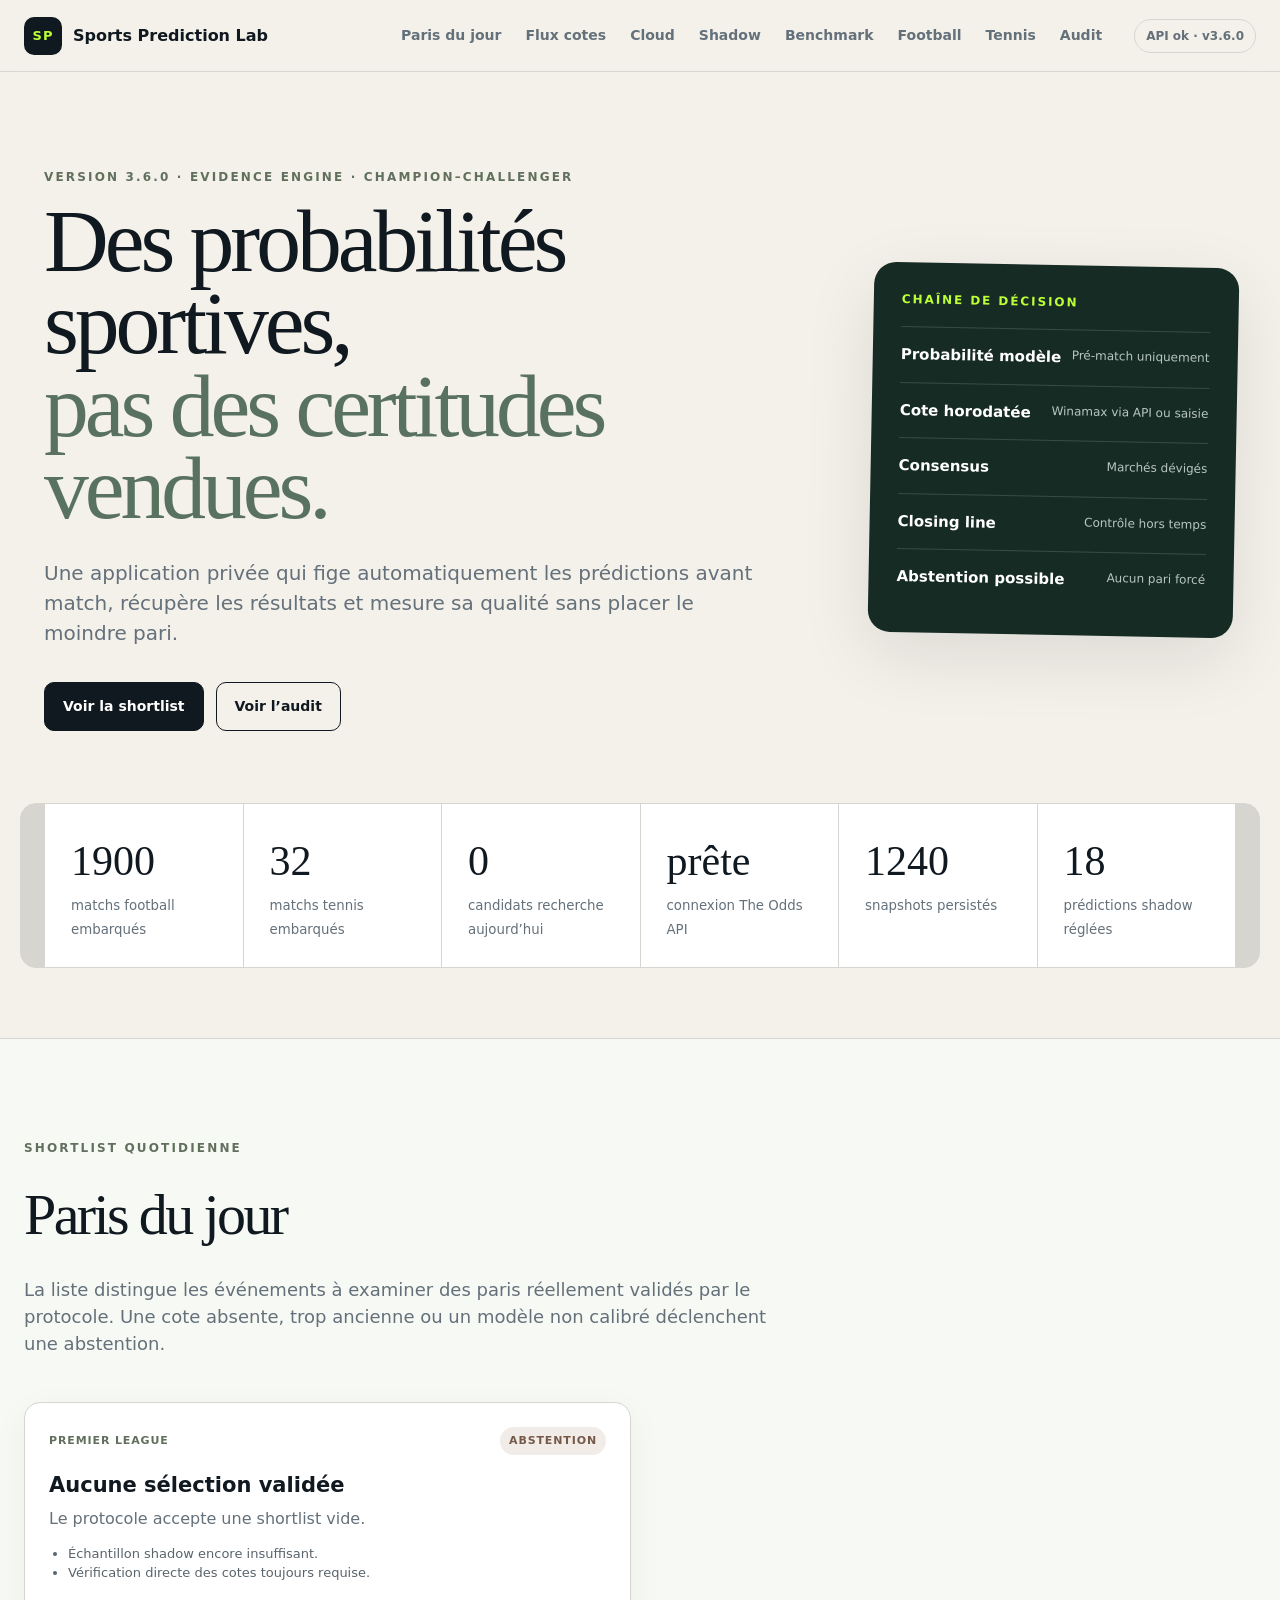
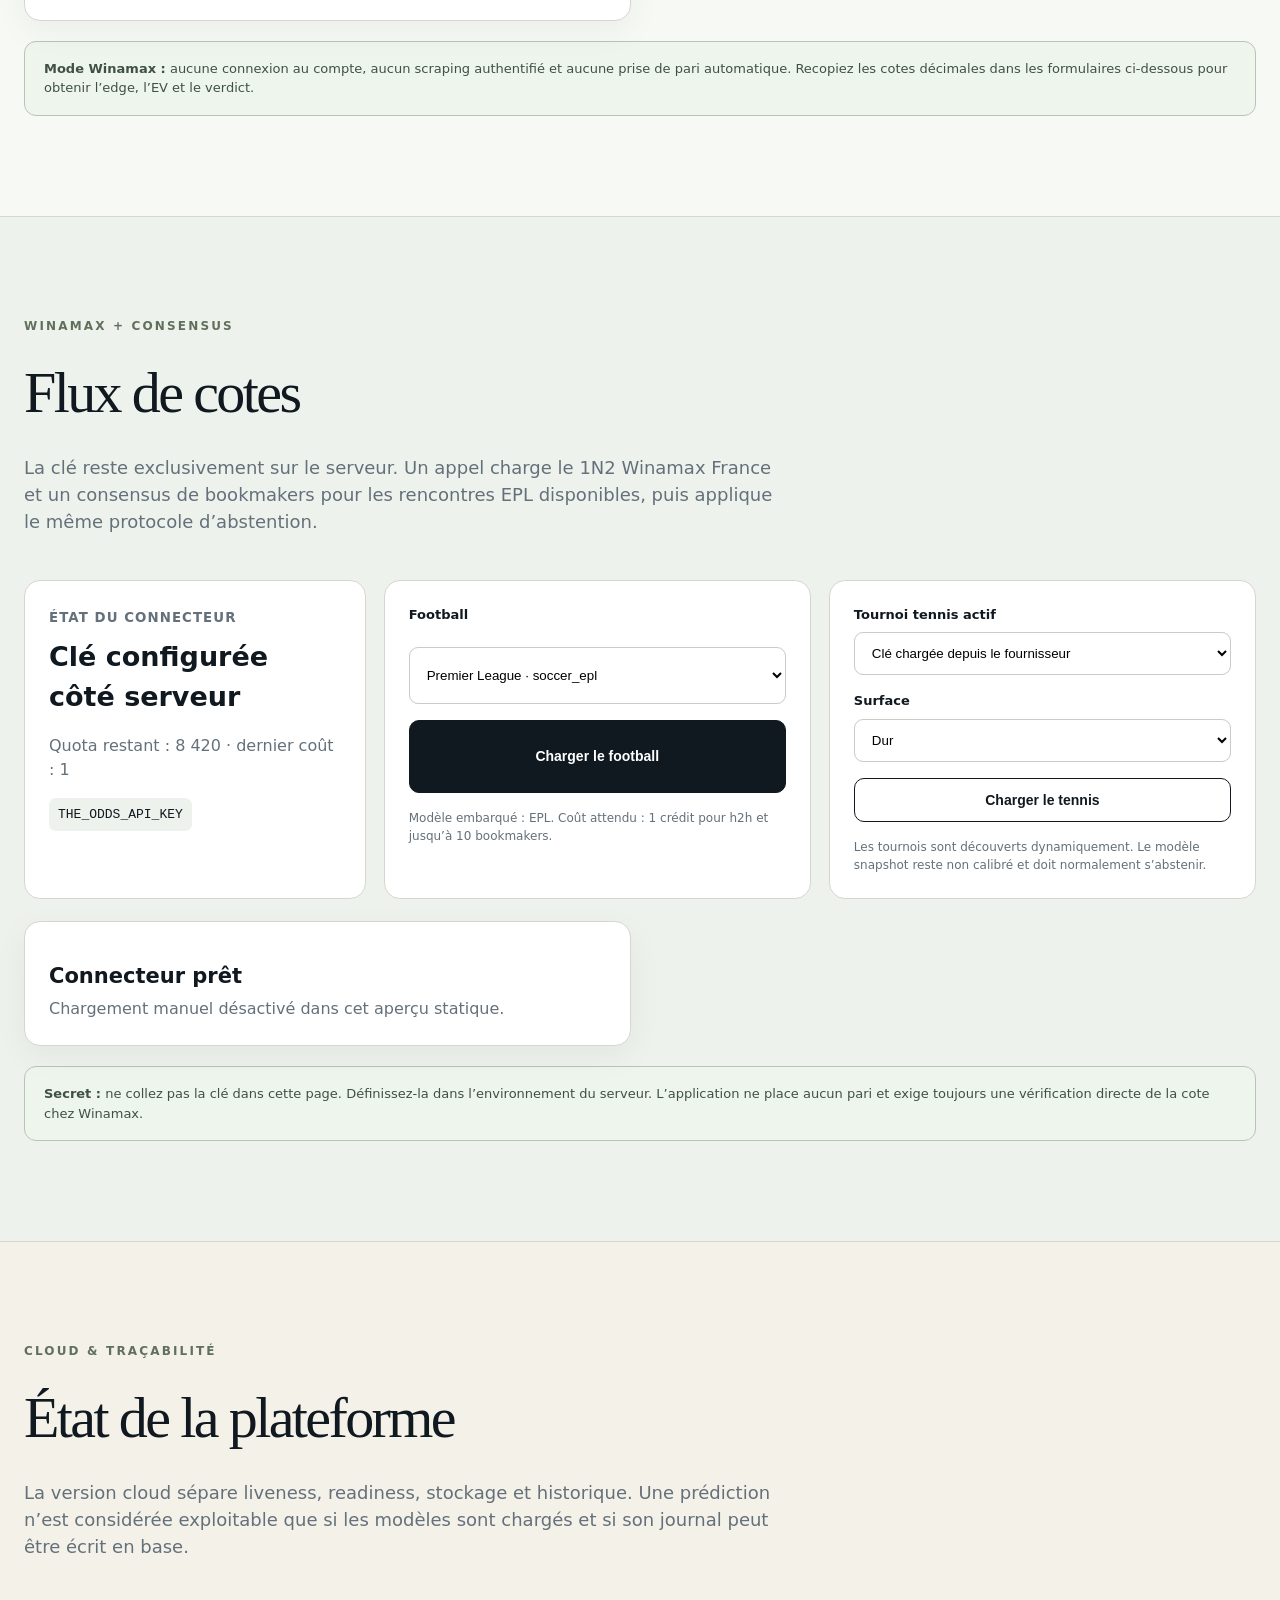
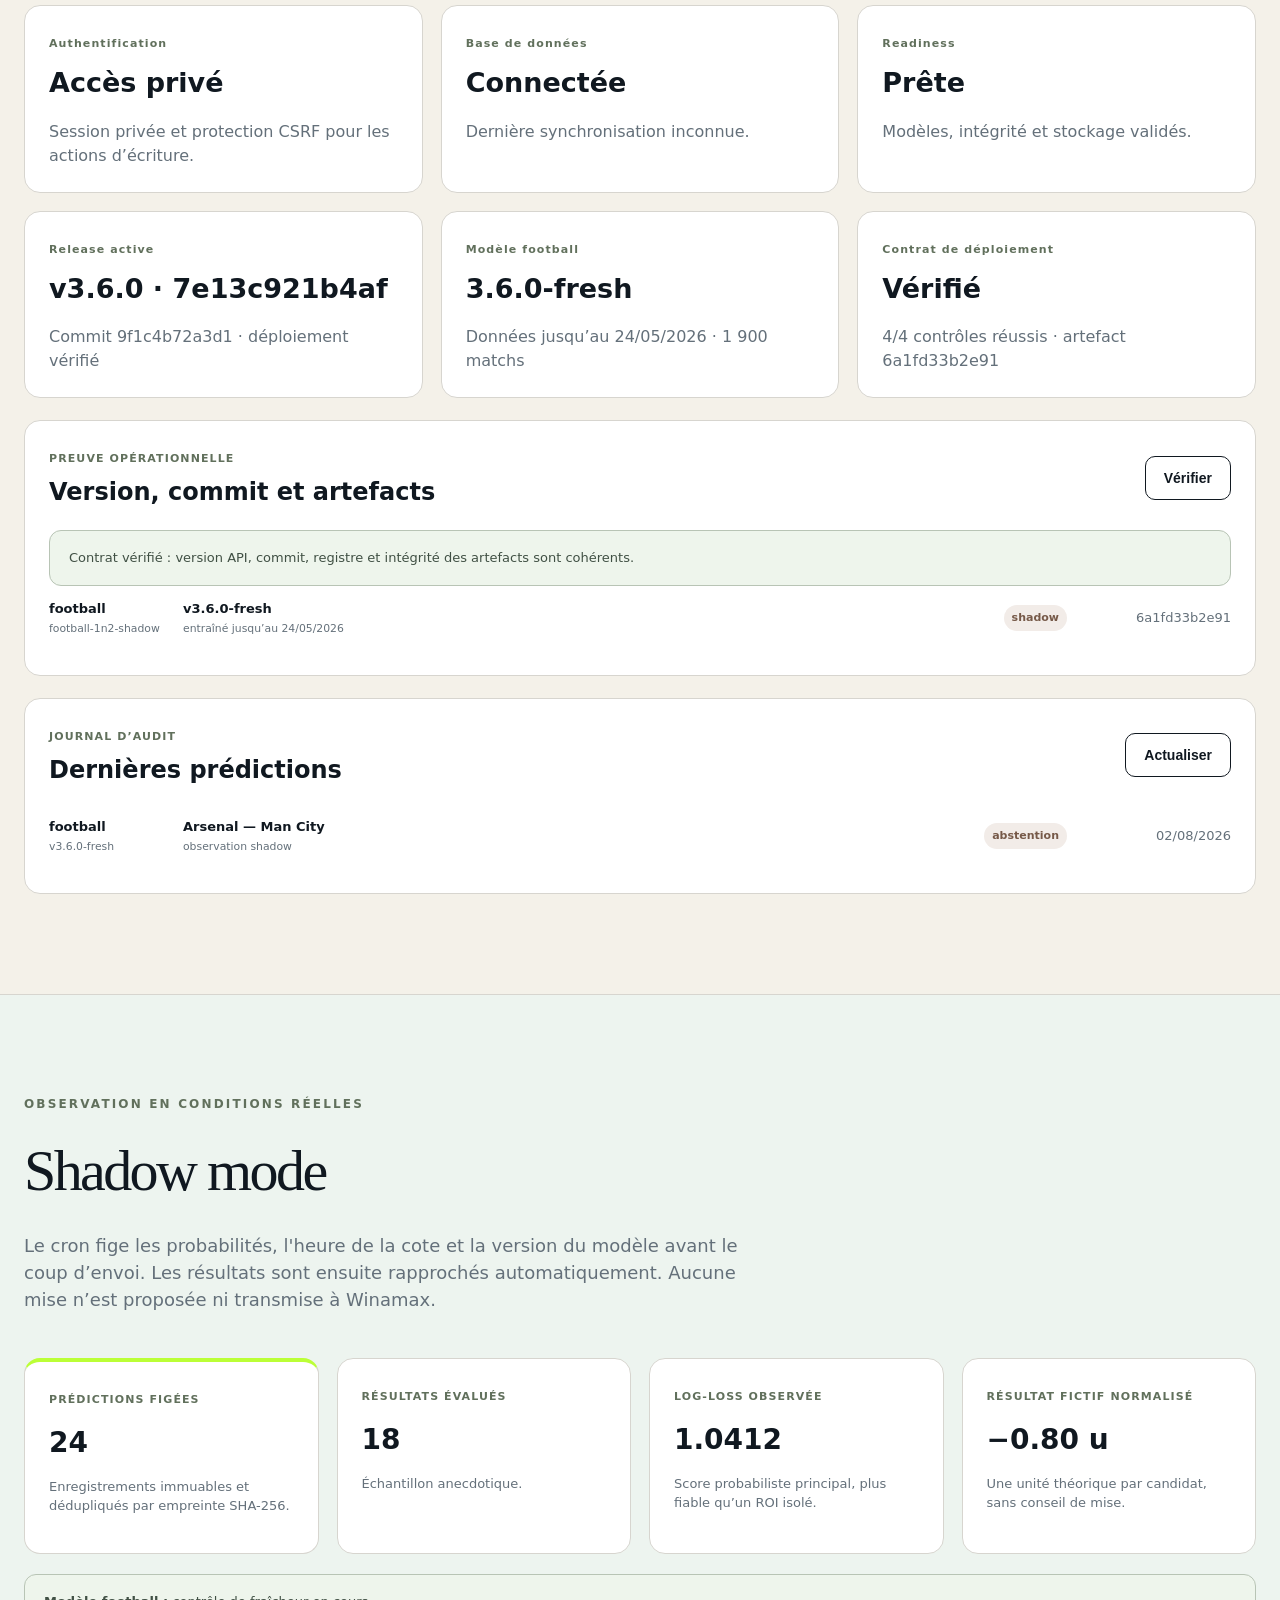
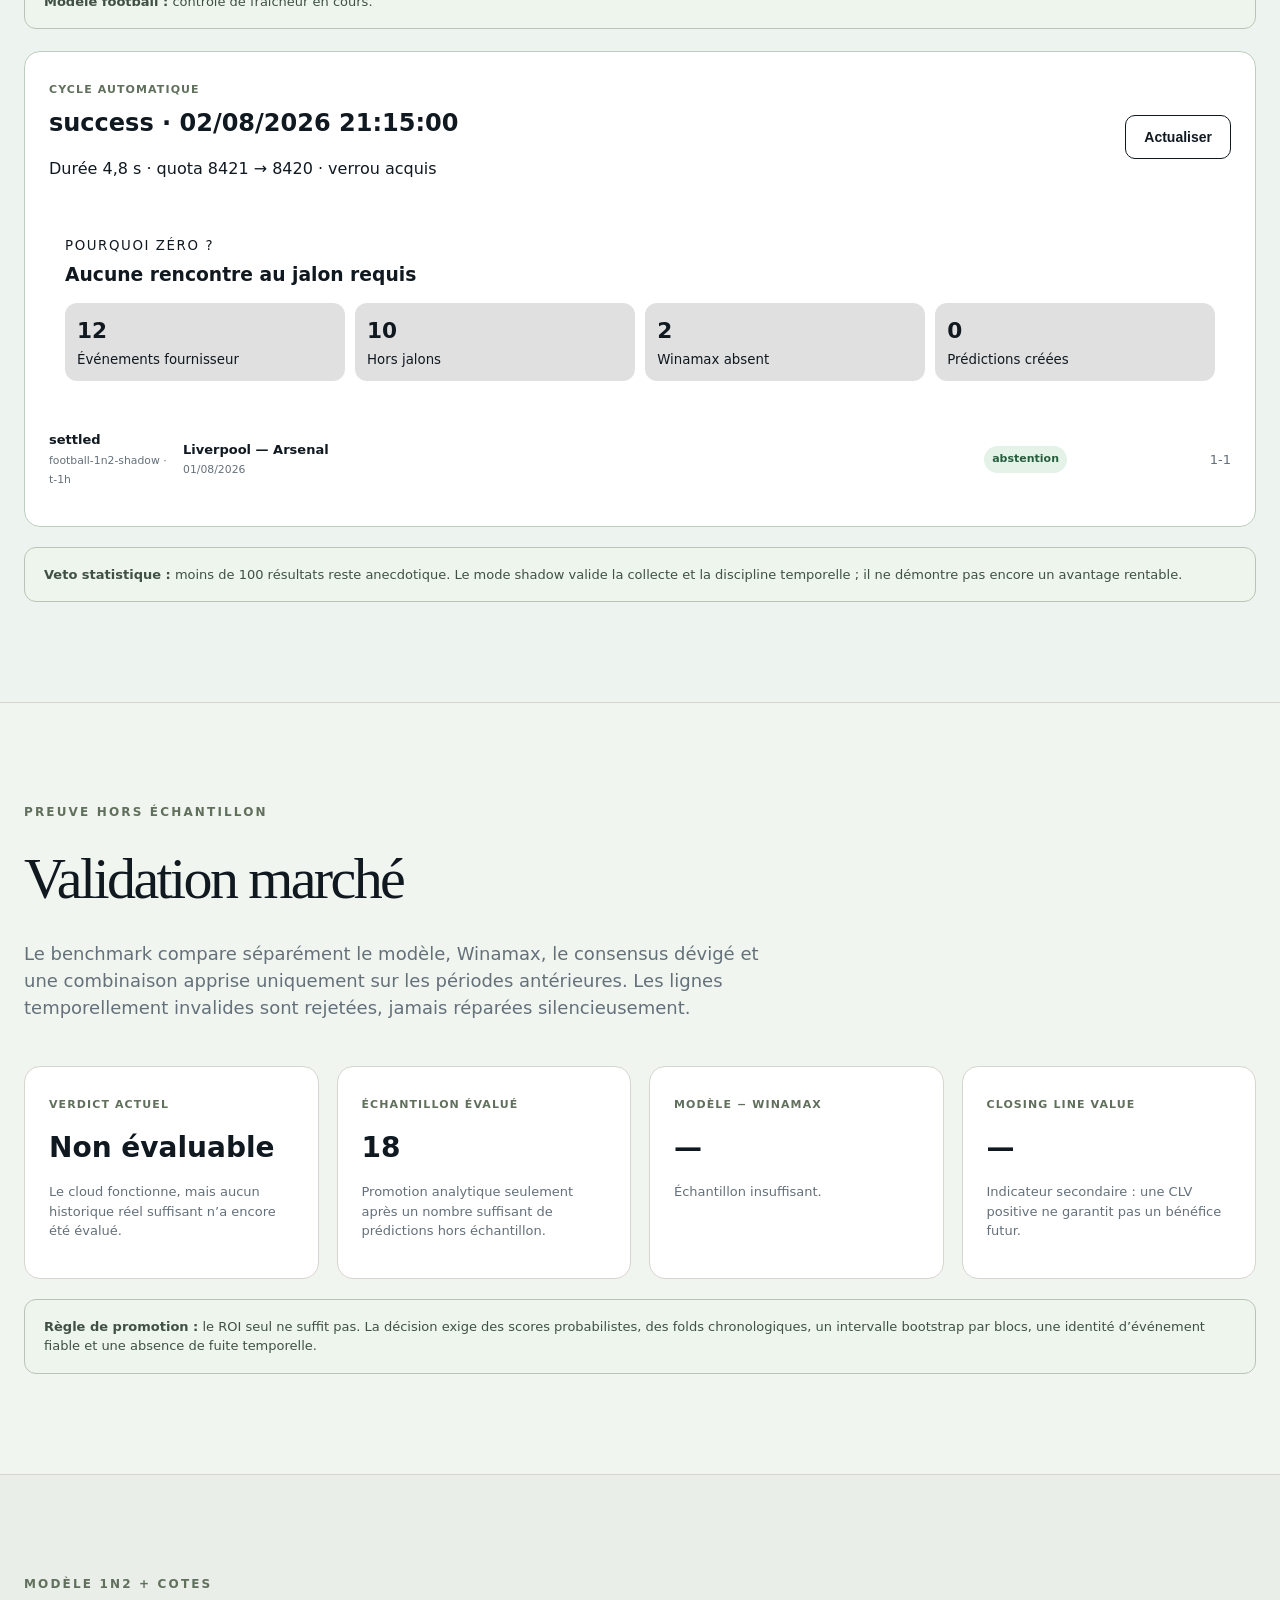
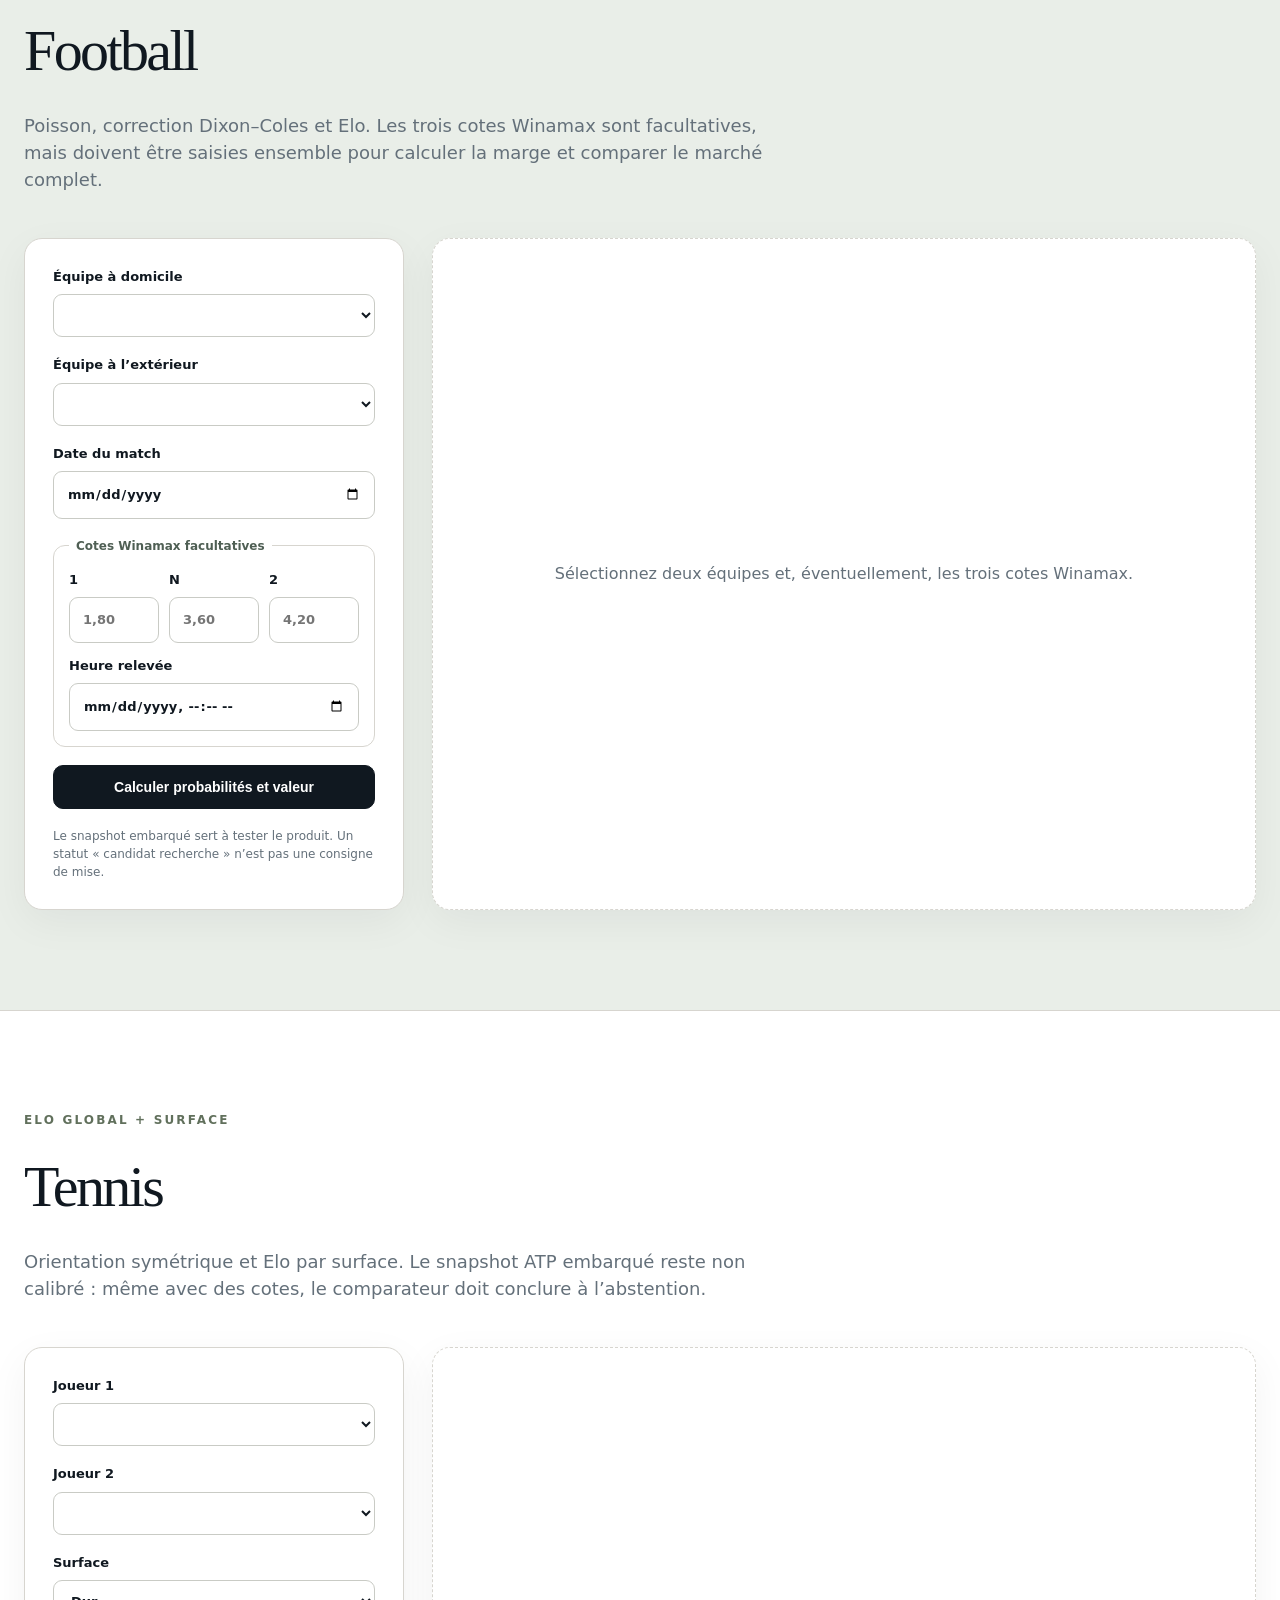
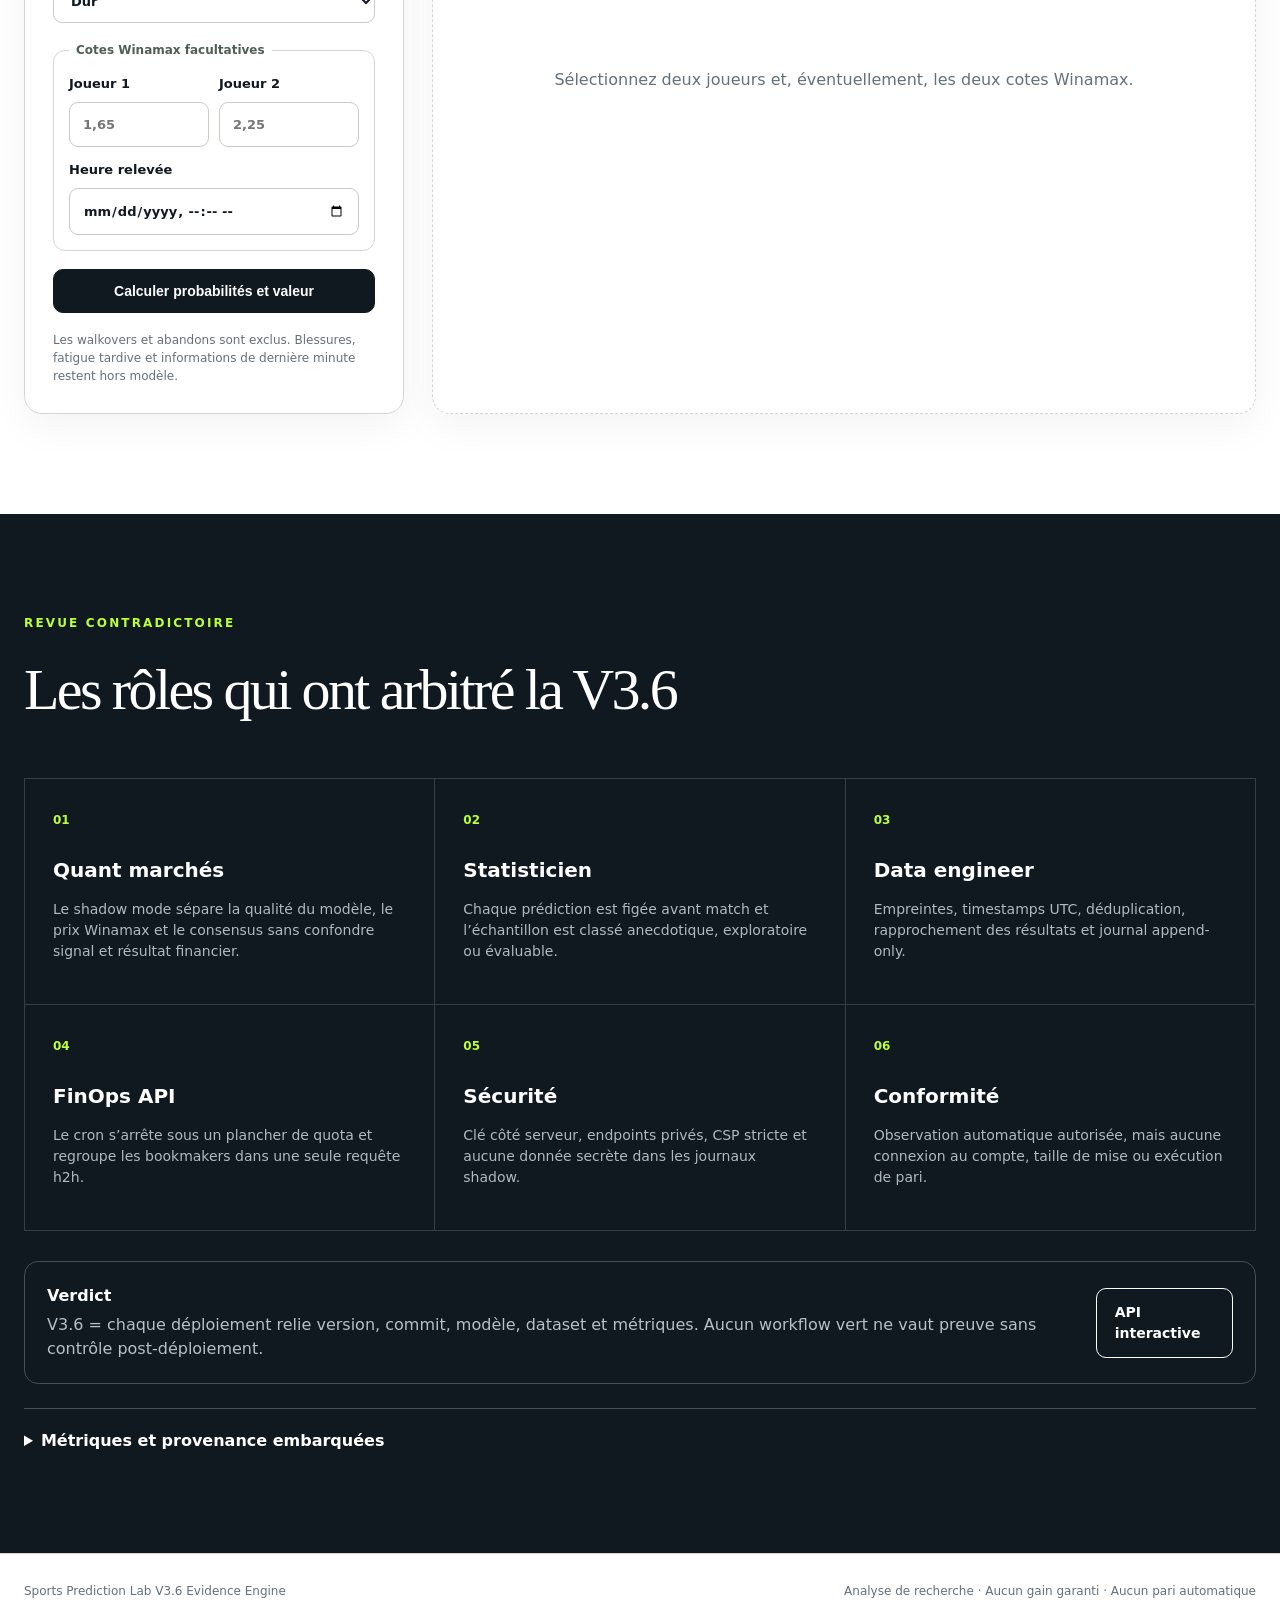
==== commit bdaaeb33: "RBE: commit v3.6" ====
--- a/site_preview.html
+++ b/site_preview.html
@@ -4,7 +4,7 @@
 <head>
 <meta charset="utf-8"/>
 <meta content="width=device-width,initial-scale=1" name="viewport"/>
-<title>Sports Prediction Lab V3.5 Operational Evidence</title>
+<title>Sports Prediction Lab V3.6 Evidence Engine</title>
 <meta content="Application cloud privée avec prédictions pré-match immuables, règlement automatique des résultats et validation en shadow mode." name="description"/>
 <style>:root{--ink:#101820;--muted:#64707a;--paper:#f4f1ea;--card:#fff;--accent:#bbff36;--line:#d7d5cf;--deep:#172b25;--danger:#c53d2f;--shadow:0 22px 70px rgba(16,24,32,.10)}
 *{box-sizing:border-box}html{scroll-behavior:smooth}body{margin:0;background:var(--paper);color:var(--ink);font-family:Inter,ui-sans-serif,system-ui,-apple-system,BlinkMacSystemFont,"Segoe UI",sans-serif;line-height:1.5}.topbar{position:sticky;top:0;z-index:20;height:72px;padding:0 max(24px,calc((100vw - 1240px)/2));display:flex;align-items:center;gap:32px;border-bottom:1px solid rgba(16,24,32,.12);background:rgba(244,241,234,.92);backdrop-filter:blur(16px)}.brand{display:flex;align-items:center;gap:11px;font-weight:800;color:var(--ink);text-decoration:none}.logo{display:grid;place-items:center;width:38px;height:38px;background:var(--ink);color:var(--accent);border-radius:10px;font-size:13px;letter-spacing:.08em}.topbar nav{display:flex;gap:24px;margin-left:auto}.topbar nav a{color:var(--muted);text-decoration:none;font-size:14px;font-weight:700}.topbar nav a:hover{color:var(--ink)}.pill{padding:7px 11px;border:1px solid var(--line);border-radius:999px;color:var(--muted);font-size:12px;font-weight:800}.pill.ok{color:#1f6b46;border-color:#98c6ac;background:#eaf7ef}.pill.error{color:var(--danger);border-color:#e1aaa5;background:#fff0ee}main{overflow:hidden}.hero{max-width:1240px;margin:0 auto;min-height:650px;padding:96px 24px 72px;display:grid;grid-template-columns:1.35fr .65fr;gap:70px;align-items:center}.eyebrow{font-size:12px;font-weight:900;letter-spacing:.18em;color:#61705c;margin:0 0 14px}.hero h1,.section-heading h2{font-family:Georgia,"Times New Roman",serif;font-weight:500;letter-spacing:-.045em}.hero h1{font-size:clamp(56px,7vw,96px);line-height:.92;margin:0 0 28px}.hero h1 span{color:#58725f}.lede{max-width:720px;font-size:20px;color:var(--muted)}.actions{display:flex;gap:12px;margin-top:34px}.button{display:inline-flex;align-items:center;justify-content:center;border-radius:10px;padding:13px 18px;border:1px solid var(--ink);font-weight:800;font-size:14px;text-decoration:none;cursor:pointer;transition:.18s ease}.button:hover{transform:translateY(-1px)}.button.primary{background:var(--ink);color:#fff}.button.primary:hover{background:var(--deep)}.button.ghost{background:transparent;color:var(--ink)}.button.full{width:100%}.trust-card{background:var(--deep);color:#fff;border-radius:22px;padding:28px;box-shadow:var(--shadow);transform:rotate(1.1deg)}.trust-title{text-transform:uppercase;letter-spacing:.16em;font-size:12px;font-weight:900;color:var(--accent);margin-bottom:18px}.trust-card ol{list-style:none;padding:0;margin:0;counter-reset:item}.trust-card li{padding:16px 0;border-top:1px solid rgba(255,255,255,.15);display:grid;grid-template-columns:1fr auto;gap:10px}.trust-card li b{font-size:15px}.trust-card li span{font-size:12px;color:#b9c6c1}.stats{max-width:1240px;margin:0 auto 70px;padding:0 24px;display:grid;grid-template-columns:repeat(4,1fr);gap:1px;background:var(--line);border:1px solid var(--line);border-radius:16px;overflow:hidden}.stats article{background:var(--card);padding:26px}.stats span{display:block;font-family:Georgia,serif;font-size:42px}.stats small{color:var(--muted)}.workbench{padding:100px max(24px,calc((100vw - 1240px)/2));background:#fff;border-top:1px solid var(--line)}.workbench.alt{background:#e9eee8}.section-heading{max-width:760px;margin-bottom:45px}.section-heading h2{font-size:58px;margin:0 0 10px}.section-heading>p:last-child{color:var(--muted);font-size:18px}.panel-grid{display:grid;grid-template-columns:380px 1fr;gap:28px}.control-panel,.result-panel{border:1px solid var(--line);border-radius:18px;background:var(--card);padding:28px;box-shadow:0 12px 40px rgba(16,24,32,.05)}.control-panel{display:grid;gap:18px}.control-panel label{font-size:13px;font-weight:800;display:grid;gap:8px}.control-panel select,.control-panel input{width:100%;padding:12px 13px;border:1px solid #c9cbc5;border-radius:9px;background:#fff;color:var(--ink);font:inherit}.fineprint{font-size:12px;color:var(--muted);margin:0}.result-panel{min-height:360px}.result-panel.empty{display:grid;place-items:center;color:var(--muted);border-style:dashed}.result-panel h3{margin:0 0 4px;font-size:22px}.result-subtitle{color:var(--muted);margin:0 0 26px}.prob-row{display:grid;grid-template-columns:150px 1fr 64px;gap:14px;align-items:center;margin:16px 0}.prob-label{font-weight:800;white-space:nowrap;overflow:hidden;text-overflow:ellipsis}.bar-track{height:18px;background:#eef0eb;border-radius:999px;overflow:hidden}.bar-fill{height:100%;background:var(--deep);border-radius:inherit;transition:width .55s ease}.prob-value{text-align:right;font-variant-numeric:tabular-nums;font-weight:900}.result-meta{display:flex;gap:24px;padding-top:22px;margin-top:24px;border-top:1px solid var(--line)}.result-meta div{flex:1}.result-meta small{display:block;color:var(--muted)}.result-meta b{font-size:24px}.score-table{width:100%;border-collapse:collapse;margin-top:20px;font-size:13px}.score-table th,.score-table td{text-align:left;padding:9px;border-bottom:1px solid var(--line)}.warning{margin-top:18px;padding:12px 14px;border-left:4px solid #d3a517;background:#fff9dc;color:#62531b;font-size:12px}.audit-section{padding:100px max(24px,calc((100vw - 1240px)/2));background:var(--ink);color:#fff}.audit-section .eyebrow{color:var(--accent)}.audit-section .section-heading>p:last-child{color:#b6c0c5}.role-grid{display:grid;grid-template-columns:repeat(3,1fr);gap:1px;background:#334048;border:1px solid #334048}.role-grid article{background:var(--ink);padding:28px;min-height:205px}.role-grid article span{color:var(--accent);font-size:12px;font-weight:900}.role-grid h3{font-size:20px;margin:24px 0 8px}.role-grid p{color:#afbac0;font-size:14px}.audit-callout{display:flex;justify-content:space-between;align-items:center;gap:20px;border:1px solid #445058;border-radius:14px;padding:22px;margin-top:30px}.audit-callout p{margin:5px 0 0;color:#b7c0c5}.audit-callout .button{border-color:#fff;color:#fff}details{margin-top:24px;border-top:1px solid #445058;padding-top:20px}summary{cursor:pointer;font-weight:800}pre{white-space:pre-wrap;word-break:break-word;color:#b9c6c1;font-size:12px;background:#0a1015;padding:18px;border-radius:12px;max-height:460px;overflow:auto}footer{display:flex;justify-content:space-between;padding:28px max(24px,calc((100vw - 1240px)/2));font-size:12px;color:var(--muted);background:#fff;border-top:1px solid var(--line)}#toast{position:fixed;right:24px;bottom:24px;max-width:380px;padding:14px 16px;border-radius:10px;background:var(--danger);color:#fff;font-weight:700;box-shadow:var(--shadow);opacity:0;pointer-events:none;transform:translateY(12px);transition:.2s}#toast.show{opacity:1;transform:none}.loader{display:flex;gap:8px;align-items:center;justify-content:center;height:100%}.loader:before{content:"";width:18px;height:18px;border:3px solid #ccd1ca;border-top-color:var(--ink);border-radius:50%;animation:spin .8s linear infinite}@keyframes spin{to{transform:rotate(360deg)}}
@@ -39,12 +39,12 @@
 <nav>
 <a href="#bets">Paris du jour</a><a href="#odds-api">Flux cotes</a><a href="#cloud">Cloud</a><a href="#shadow">Shadow</a><a href="#benchmark">Benchmark</a><a href="#football">Football</a><a href="#tennis">Tennis</a><a href="#audit">Audit</a>
 </nav>
-<div class="top-actions"><span class="pill" id="health">API ok · v3.5.0</span><button class="logout-button" hidden="" id="logoutButton" type="button">Déconnexion</button></div>
+<div class="top-actions"><span class="pill" id="health">API ok · v3.6.0</span><button class="logout-button" hidden="" id="logoutButton" type="button">Déconnexion</button></div>
 </header>
 <main>
 <section class="hero" id="overview">
 <div>
-<p class="eyebrow">VERSION 3.5.0 · OPERATIONAL EVIDENCE · MODEL REGISTRY</p>
+<p class="eyebrow">VERSION 3.6.0 · EVIDENCE ENGINE · CHAMPION–CHALLENGER</p>
 <h1>Des probabilités sportives,<br/><span>pas des certitudes vendues.</span></h1>
 <p class="lede">Une application privée qui fige automatiquement les prédictions avant match, récupère les résultats et mesure sa qualité sans placer le moindre pari.</p>
 <div class="actions"><a class="button primary" href="#bets">Voir la shortlist</a><a class="button ghost" href="#audit">Voir l’audit</a></div>
@@ -97,18 +97,18 @@
 <article class="cloud-card"><small>Authentification</small><h3 id="cloudAuth">Accès privé</h3><p>Session privée et protection CSRF pour les actions d’écriture.</p></article>
 <article class="cloud-card"><small>Base de données</small><h3 id="cloudDatabase">Connectée</h3><p id="cloudLastSync">Dernière synchronisation inconnue.</p></article>
 <article class="cloud-card"><small>Readiness</small><h3 id="cloudReady">Prête</h3><p id="cloudIssues">Modèles, intégrité et stockage validés.</p></article>
-<article class="cloud-card"><small>Release active</small><h3 id="systemRelease">v3.5.0 · 7e13c921b4af</h3><p id="systemCommit">Commit 9f1c4b72a3d1 · déploiement vérifié</p></article>
-<article class="cloud-card"><small>Modèle football</small><h3 id="systemModel">3.5.0-fresh</h3><p id="systemDataset">Données jusqu’au 24/05/2026 · 1 900 matchs</p></article>
+<article class="cloud-card"><small>Release active</small><h3 id="systemRelease">v3.6.0 · 7e13c921b4af</h3><p id="systemCommit">Commit 9f1c4b72a3d1 · déploiement vérifié</p></article>
+<article class="cloud-card"><small>Modèle football</small><h3 id="systemModel">3.6.0-fresh</h3><p id="systemDataset">Données jusqu’au 24/05/2026 · 1 900 matchs</p></article>
 <article class="cloud-card"><small>Contrat de déploiement</small><h3 id="systemIntegrity">Vérifié</h3><p id="systemContract">4/4 contrôles réussis · artefact 6a1fd33b2e91</p></article>
 </div>
 <div class="history-panel system-panel">
 <div class="history-heading"><div><small>PREUVE OPÉRATIONNELLE</small><h3>Version, commit et artefacts</h3></div><button class="button ghost" id="refreshSystem" type="button">Vérifier</button></div>
 <div class="policy-note" id="systemIssues">Contrat vérifié : version API, commit, registre et intégrité des artefacts sont cohérents.</div>
-<div class="history-list" id="systemModels"><div class="history-row"><div><b>football</b><small>football-1n2-shadow</small></div><div><b>v3.5.0-fresh</b><small>entraîné jusqu’au 24/05/2026</small></div><span class="history-decision">shadow</span><time class="history-time">6a1fd33b2e91</time></div></div>
+<div class="history-list" id="systemModels"><div class="history-row"><div><b>football</b><small>football-1n2-shadow</small></div><div><b>v3.6.0-fresh</b><small>entraîné jusqu’au 24/05/2026</small></div><span class="history-decision">shadow</span><time class="history-time">6a1fd33b2e91</time></div></div>
 </div>
 <div class="history-panel">
 <div class="history-heading"><div><small>JOURNAL D’AUDIT</small><h3>Dernières prédictions</h3></div><button class="button ghost" id="refreshHistory" type="button">Actualiser</button></div>
-<div class="history-list" id="predictionHistory"><div class="history-row"><div><b>football</b><small>v3.5.0-fresh</small></div><div><b>Arsenal — Man City</b><small>observation shadow</small></div><span class="history-decision">abstention</span><time class="history-time">02/08/2026</time></div></div>
+<div class="history-list" id="predictionHistory"><div class="history-row"><div><b>football</b><small>v3.6.0-fresh</small></div><div><b>Arsenal — Man City</b><small>observation shadow</small></div><span class="history-decision">abstention</span><time class="history-time">02/08/2026</time></div></div>
 </div>
 </section>
 <section class="workbench shadow-section" id="shadow">
@@ -177,7 +177,7 @@
 </div>
 </section>
 <section class="audit-section" id="audit">
-<div class="section-heading"><p class="eyebrow">REVUE CONTRADICTOIRE</p><h2>Les rôles qui ont arbitré la V3.5</h2></div>
+<div class="section-heading"><p class="eyebrow">REVUE CONTRADICTOIRE</p><h2>Les rôles qui ont arbitré la V3.6</h2></div>
 <div class="role-grid">
 <article><span>01</span><h3>Quant marchés</h3><p>Le shadow mode sépare la qualité du modèle, le prix Winamax et le consensus sans confondre signal et résultat financier.</p></article>
 <article><span>02</span><h3>Statisticien</h3><p>Chaque prédiction est figée avant match et l’échantillon est classé anecdotique, exploratoire ou évaluable.</p></article>
@@ -187,13 +187,13 @@
 <article><span>06</span><h3>Conformité</h3><p>Observation automatique autorisée, mais aucune connexion au compte, taille de mise ou exécution de pari.</p></article>
 </div>
 <div class="audit-callout">
-<div><b>Verdict</b><p>V3.5 = chaque déploiement relie version, commit, modèle, dataset et métriques. Aucun workflow vert ne vaut preuve sans contrôle post-déploiement.</p></div>
+<div><b>Verdict</b><p>V3.6 = chaque déploiement relie version, commit, modèle, dataset et métriques. Aucun workflow vert ne vaut preuve sans contrôle post-déploiement.</p></div>
 <a class="button ghost" href="/docs" rel="noreferrer" target="_blank">API interactive</a>
 </div>
 <details><summary>Métriques et provenance embarquées</summary><pre id="metrics">Chargement…</pre></details>
 </section>
 </main>
-<footer><span>Sports Prediction Lab V3.5 Operational Evidence</span><span>Analyse de recherche · Aucun gain garanti · Aucun pari automatique</span></footer>
+<footer><span>Sports Prediction Lab V3.6 Evidence Engine</span><span>Analyse de recherche · Aucun gain garanti · Aucun pari automatique</span></footer>
 <div aria-live="polite" id="toast" role="status"></div>
 
 </body>
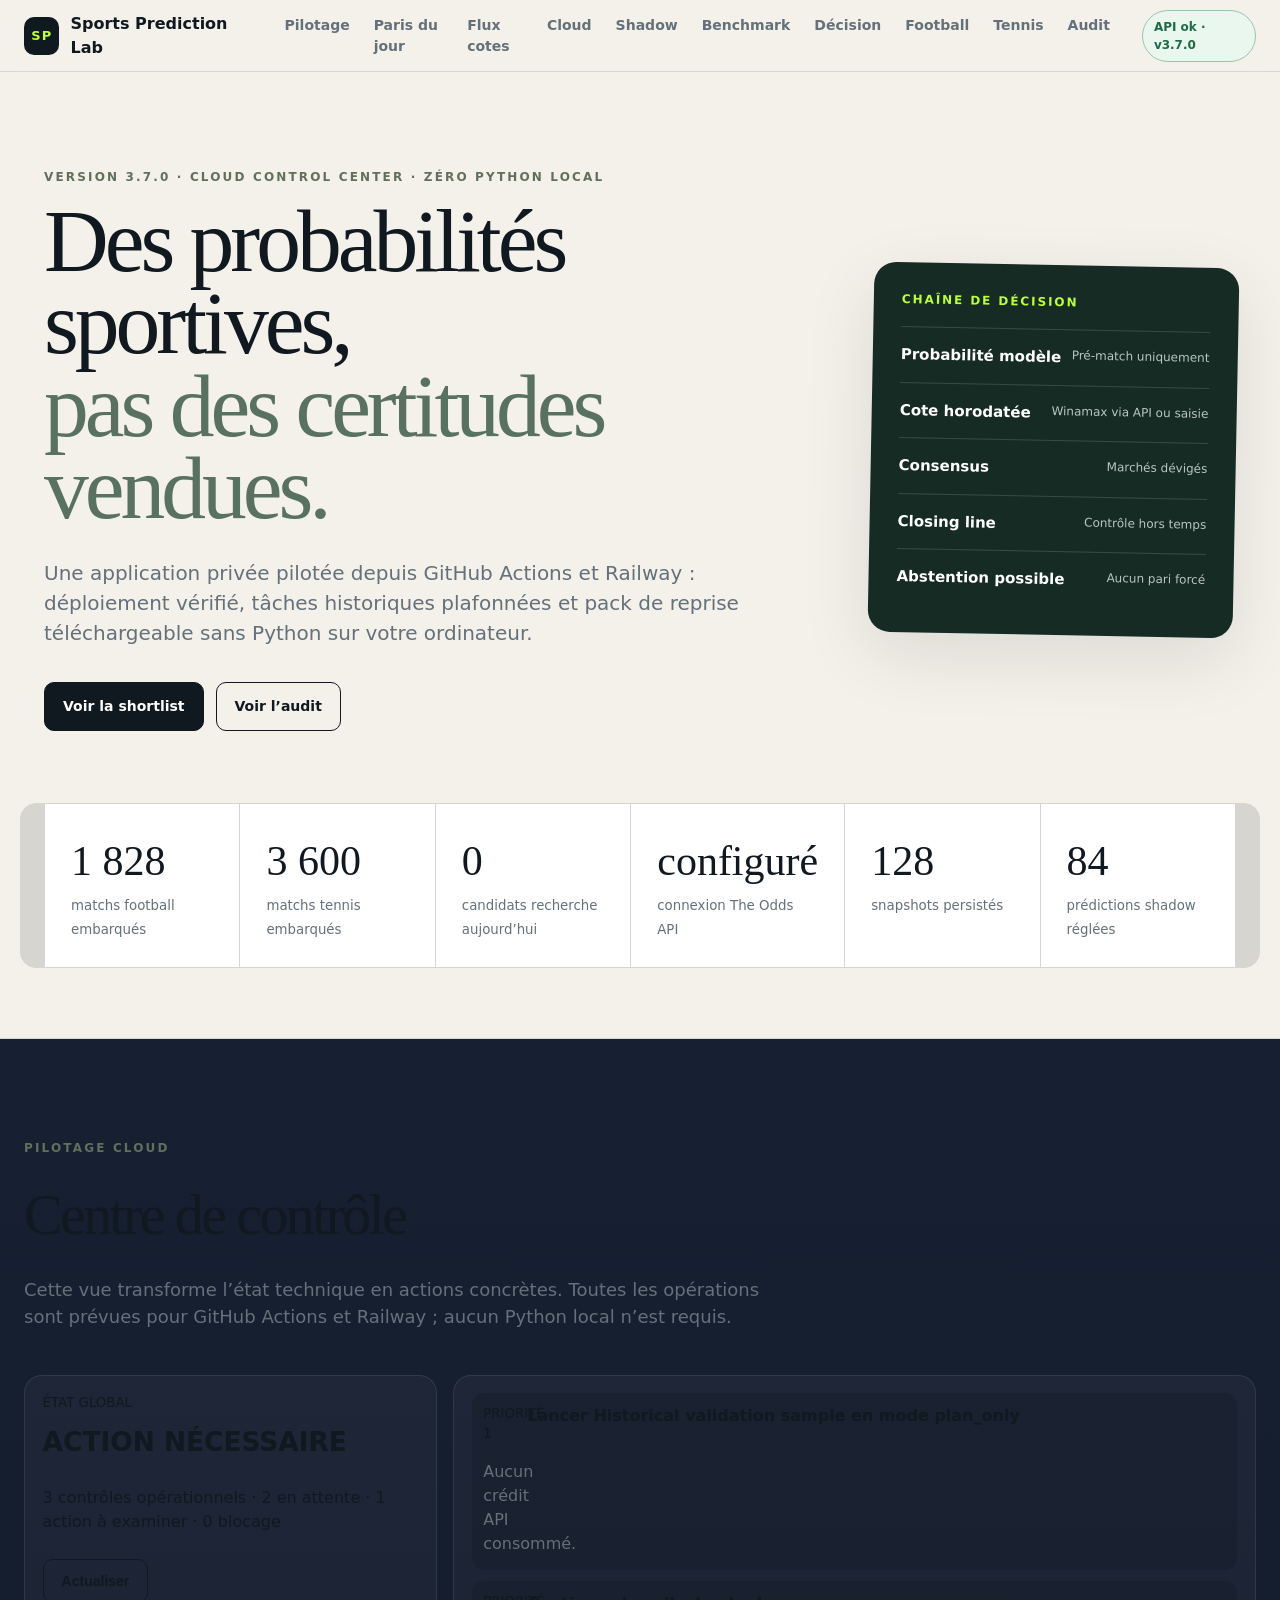
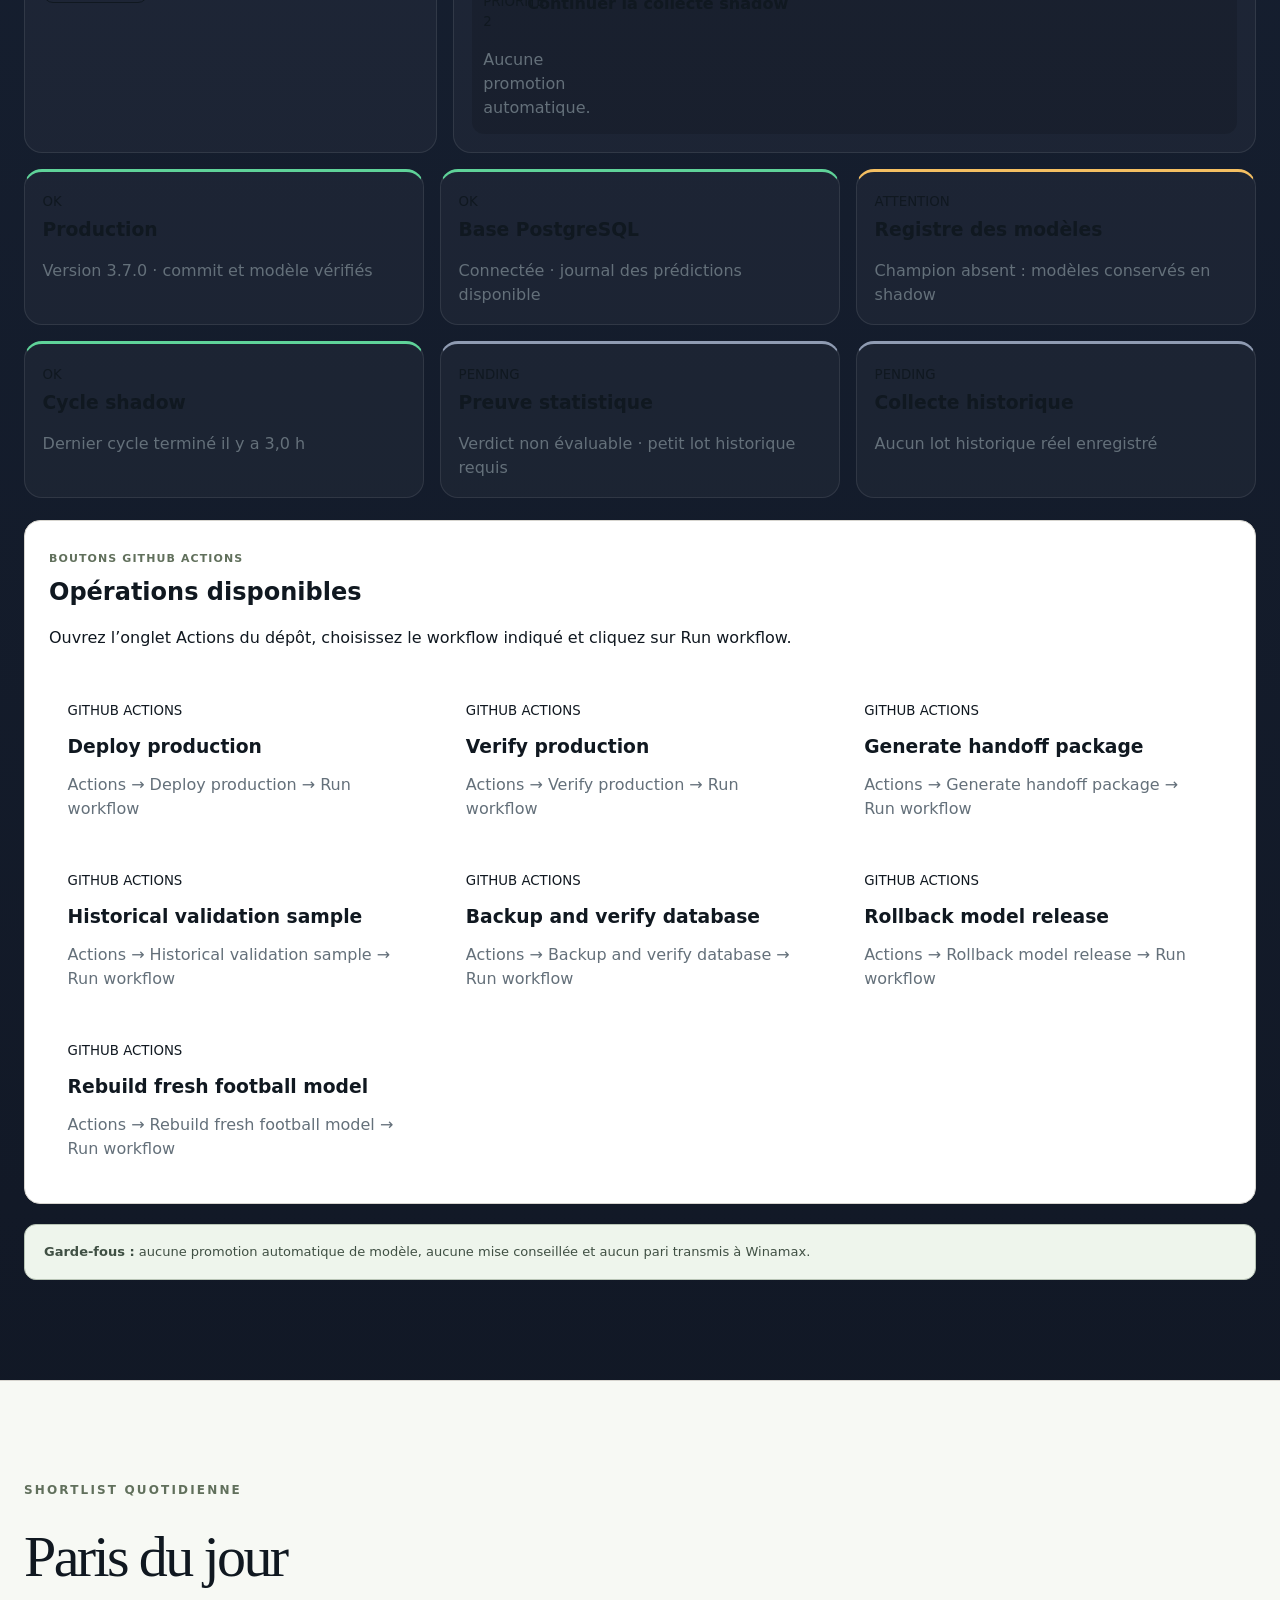
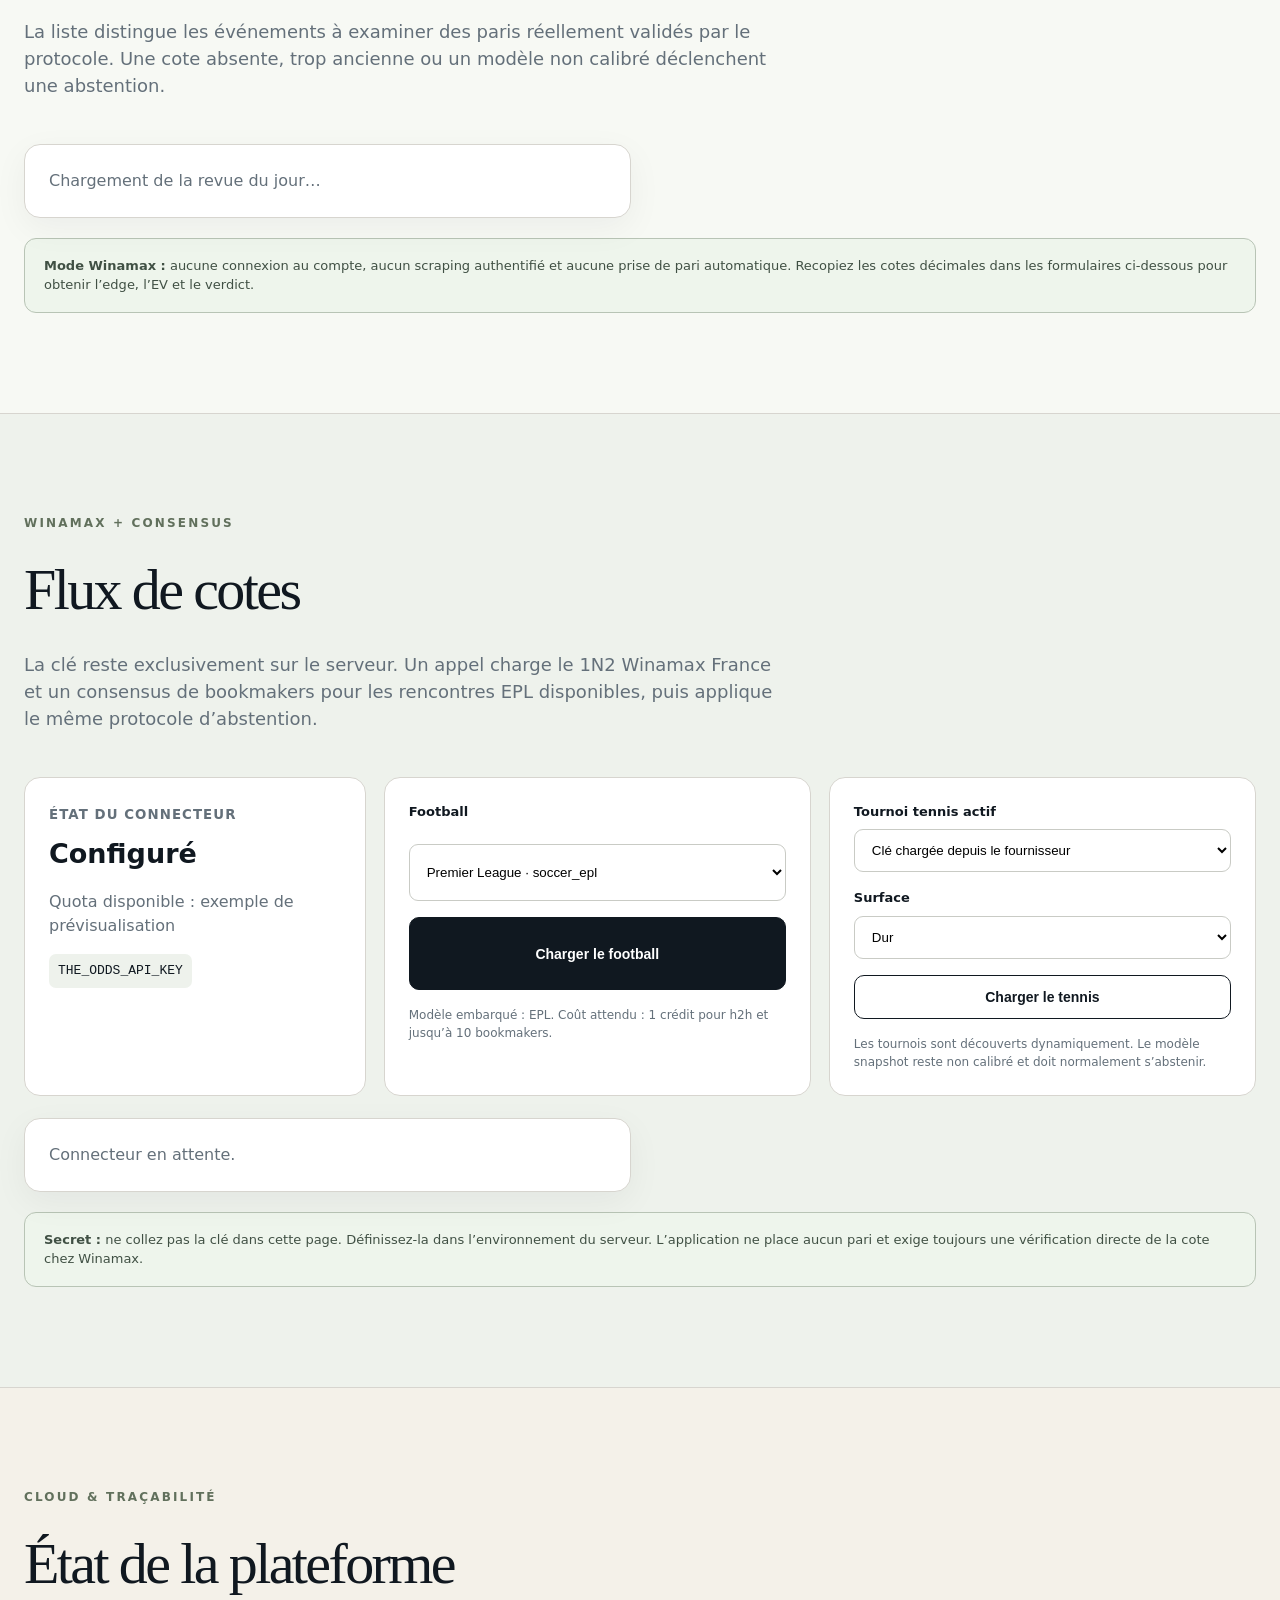
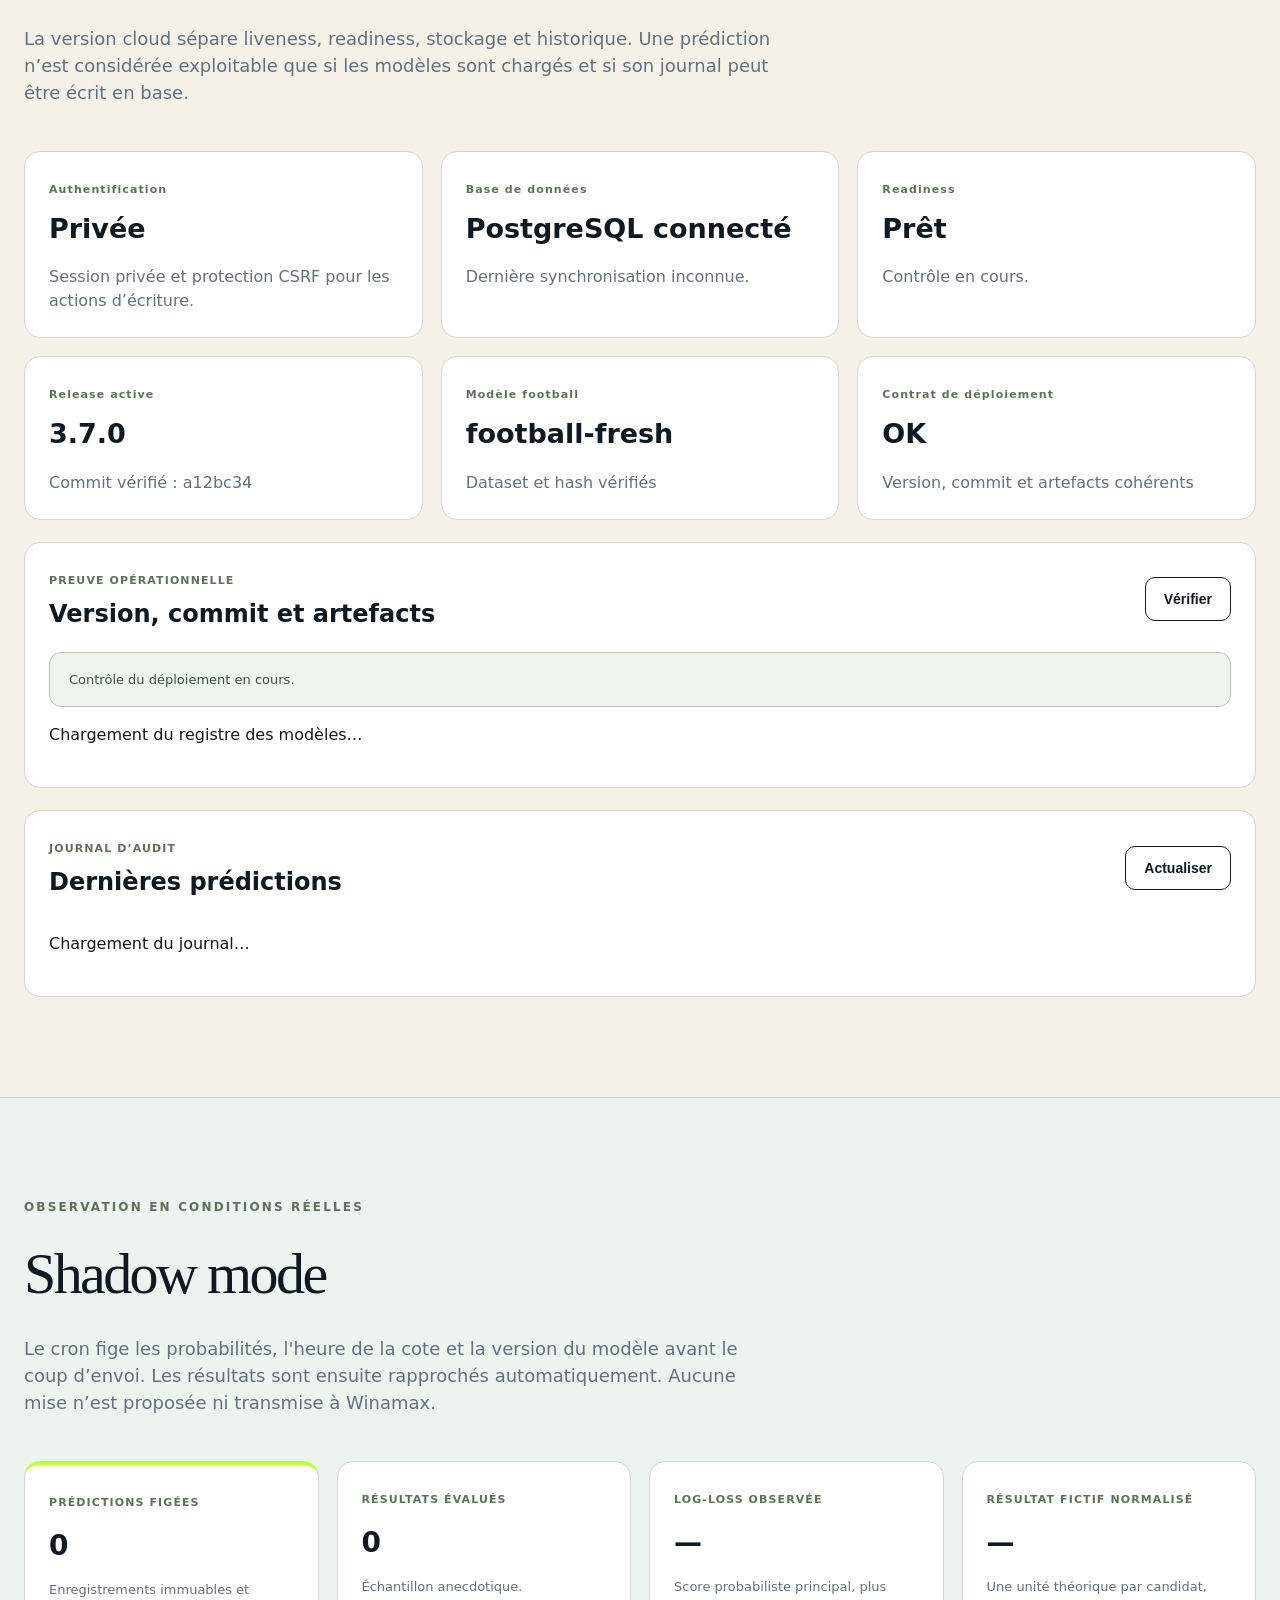
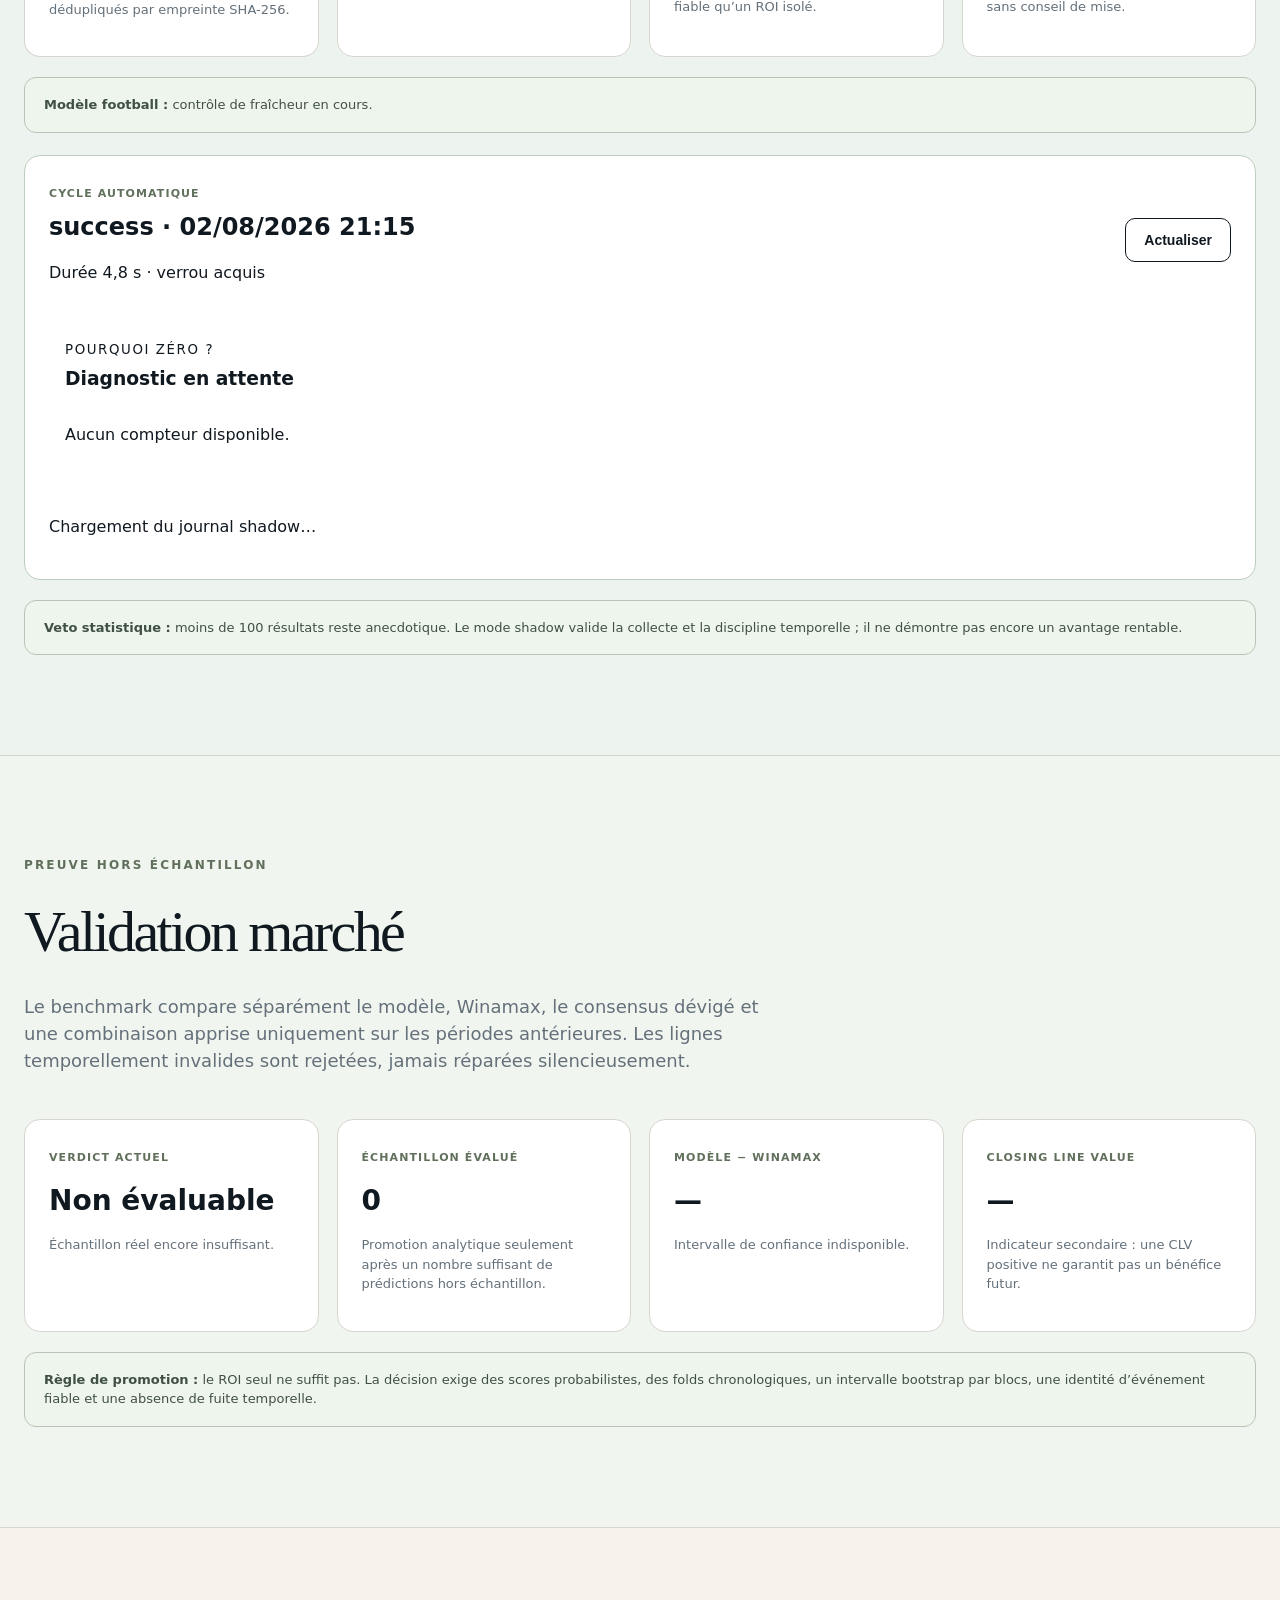
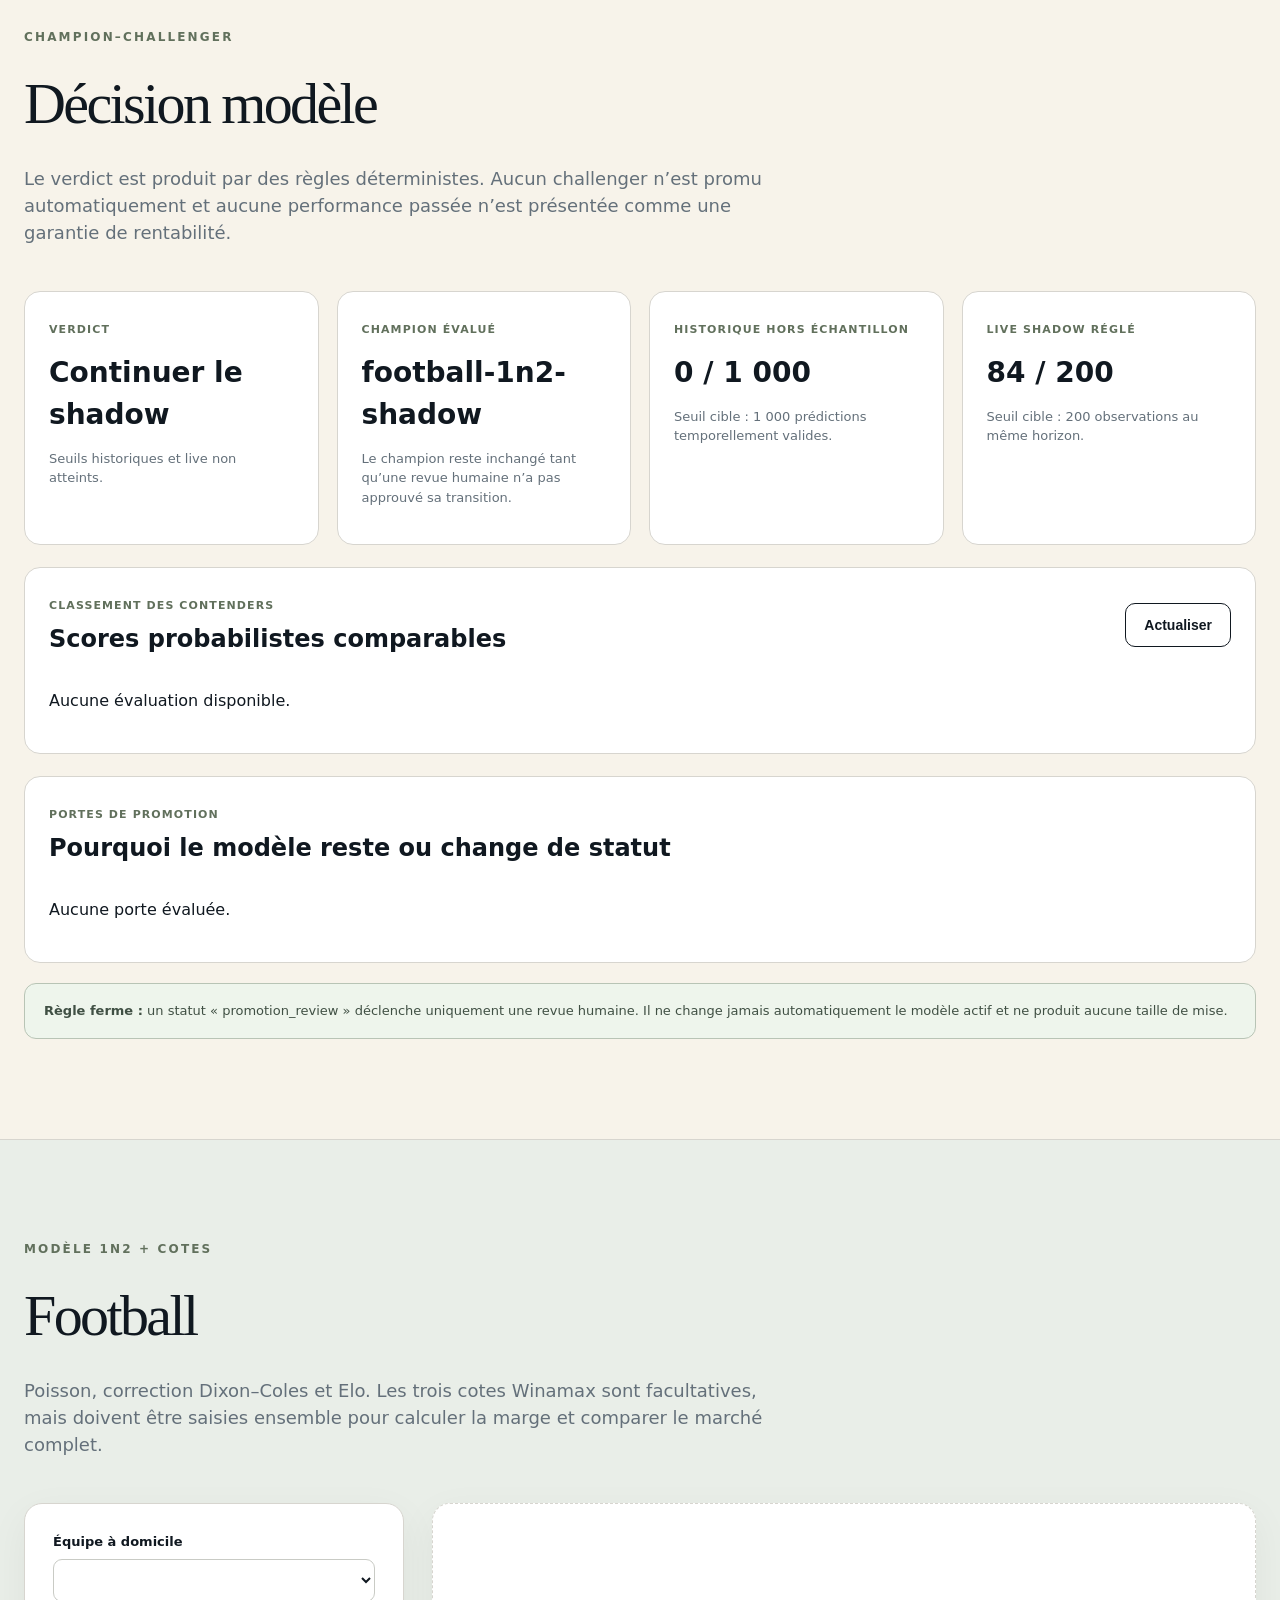
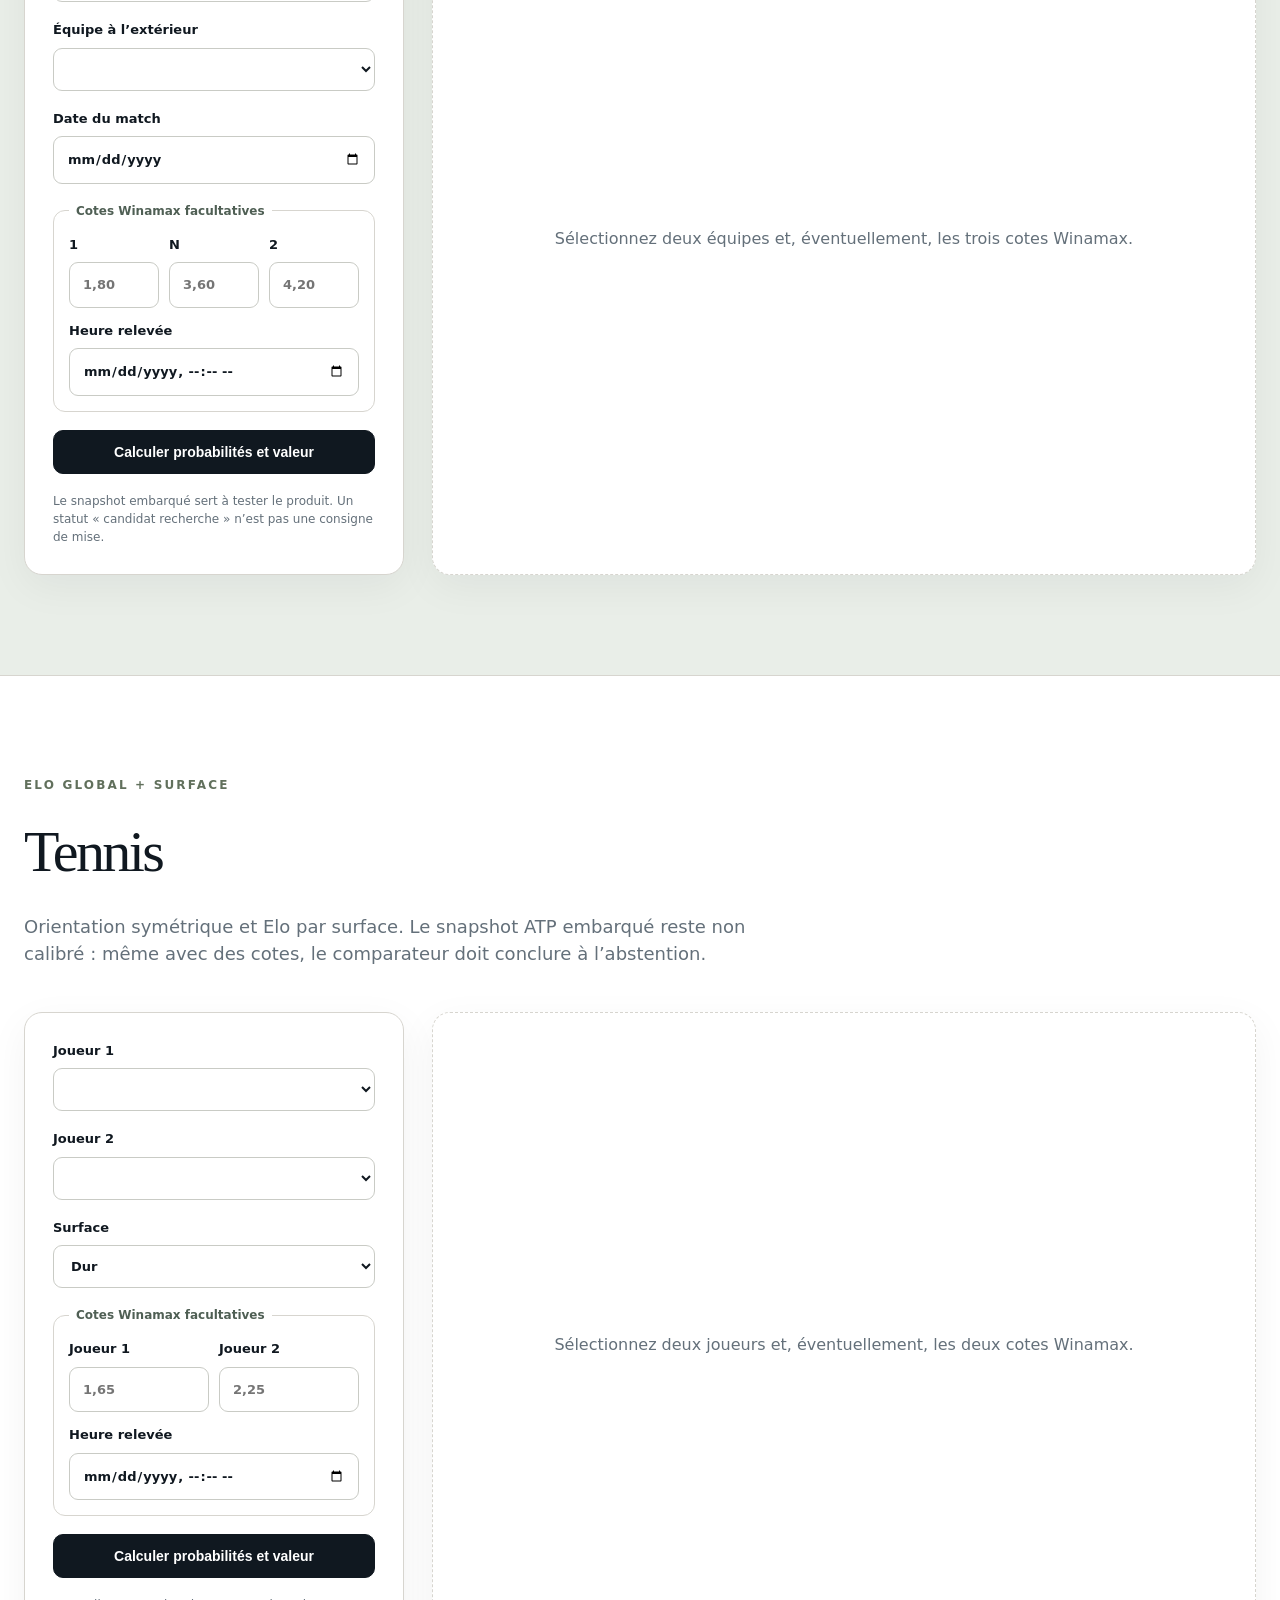
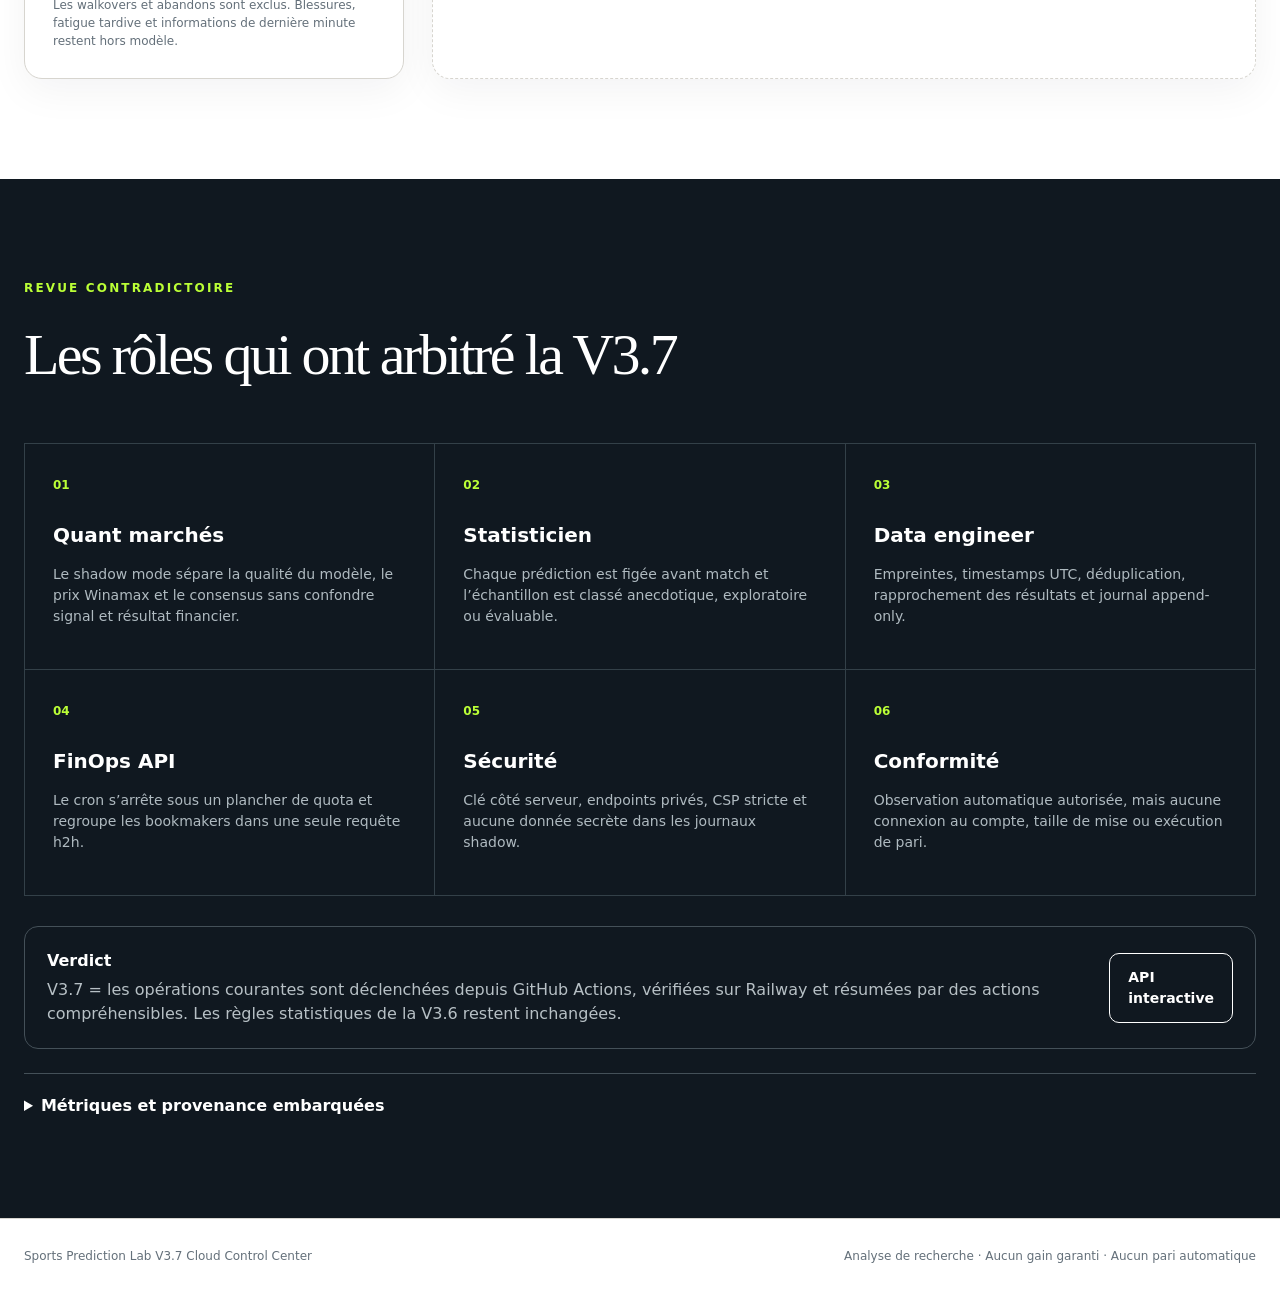
==== commit 77480b6a: "RBE: commit v3.7" ====
--- a/site_preview.html
+++ b/site_preview.html
@@ -1,12 +1,12 @@
-<!DOCTYPE html>
-
+<!doctype html>
 <html lang="fr">
 <head>
-<meta charset="utf-8"/>
-<meta content="width=device-width,initial-scale=1" name="viewport"/>
-<title>Sports Prediction Lab V3.6 Evidence Engine</title>
-<meta content="Application cloud privée avec prédictions pré-match immuables, règlement automatique des résultats et validation en shadow mode." name="description"/>
-<style>:root{--ink:#101820;--muted:#64707a;--paper:#f4f1ea;--card:#fff;--accent:#bbff36;--line:#d7d5cf;--deep:#172b25;--danger:#c53d2f;--shadow:0 22px 70px rgba(16,24,32,.10)}
+  <meta charset="utf-8">
+  <meta name="viewport" content="width=device-width,initial-scale=1">
+  <title>Sports Prediction Lab V3.7 Cloud Control Center</title>
+  <meta name="description" content="Application cloud privée avec prédictions pré-match immuables, règlement automatique des résultats et validation en shadow mode.">
+  <style>
+:root{--ink:#101820;--muted:#64707a;--paper:#f4f1ea;--card:#fff;--accent:#bbff36;--line:#d7d5cf;--deep:#172b25;--danger:#c53d2f;--shadow:0 22px 70px rgba(16,24,32,.10)}
 *{box-sizing:border-box}html{scroll-behavior:smooth}body{margin:0;background:var(--paper);color:var(--ink);font-family:Inter,ui-sans-serif,system-ui,-apple-system,BlinkMacSystemFont,"Segoe UI",sans-serif;line-height:1.5}.topbar{position:sticky;top:0;z-index:20;height:72px;padding:0 max(24px,calc((100vw - 1240px)/2));display:flex;align-items:center;gap:32px;border-bottom:1px solid rgba(16,24,32,.12);background:rgba(244,241,234,.92);backdrop-filter:blur(16px)}.brand{display:flex;align-items:center;gap:11px;font-weight:800;color:var(--ink);text-decoration:none}.logo{display:grid;place-items:center;width:38px;height:38px;background:var(--ink);color:var(--accent);border-radius:10px;font-size:13px;letter-spacing:.08em}.topbar nav{display:flex;gap:24px;margin-left:auto}.topbar nav a{color:var(--muted);text-decoration:none;font-size:14px;font-weight:700}.topbar nav a:hover{color:var(--ink)}.pill{padding:7px 11px;border:1px solid var(--line);border-radius:999px;color:var(--muted);font-size:12px;font-weight:800}.pill.ok{color:#1f6b46;border-color:#98c6ac;background:#eaf7ef}.pill.error{color:var(--danger);border-color:#e1aaa5;background:#fff0ee}main{overflow:hidden}.hero{max-width:1240px;margin:0 auto;min-height:650px;padding:96px 24px 72px;display:grid;grid-template-columns:1.35fr .65fr;gap:70px;align-items:center}.eyebrow{font-size:12px;font-weight:900;letter-spacing:.18em;color:#61705c;margin:0 0 14px}.hero h1,.section-heading h2{font-family:Georgia,"Times New Roman",serif;font-weight:500;letter-spacing:-.045em}.hero h1{font-size:clamp(56px,7vw,96px);line-height:.92;margin:0 0 28px}.hero h1 span{color:#58725f}.lede{max-width:720px;font-size:20px;color:var(--muted)}.actions{display:flex;gap:12px;margin-top:34px}.button{display:inline-flex;align-items:center;justify-content:center;border-radius:10px;padding:13px 18px;border:1px solid var(--ink);font-weight:800;font-size:14px;text-decoration:none;cursor:pointer;transition:.18s ease}.button:hover{transform:translateY(-1px)}.button.primary{background:var(--ink);color:#fff}.button.primary:hover{background:var(--deep)}.button.ghost{background:transparent;color:var(--ink)}.button.full{width:100%}.trust-card{background:var(--deep);color:#fff;border-radius:22px;padding:28px;box-shadow:var(--shadow);transform:rotate(1.1deg)}.trust-title{text-transform:uppercase;letter-spacing:.16em;font-size:12px;font-weight:900;color:var(--accent);margin-bottom:18px}.trust-card ol{list-style:none;padding:0;margin:0;counter-reset:item}.trust-card li{padding:16px 0;border-top:1px solid rgba(255,255,255,.15);display:grid;grid-template-columns:1fr auto;gap:10px}.trust-card li b{font-size:15px}.trust-card li span{font-size:12px;color:#b9c6c1}.stats{max-width:1240px;margin:0 auto 70px;padding:0 24px;display:grid;grid-template-columns:repeat(4,1fr);gap:1px;background:var(--line);border:1px solid var(--line);border-radius:16px;overflow:hidden}.stats article{background:var(--card);padding:26px}.stats span{display:block;font-family:Georgia,serif;font-size:42px}.stats small{color:var(--muted)}.workbench{padding:100px max(24px,calc((100vw - 1240px)/2));background:#fff;border-top:1px solid var(--line)}.workbench.alt{background:#e9eee8}.section-heading{max-width:760px;margin-bottom:45px}.section-heading h2{font-size:58px;margin:0 0 10px}.section-heading>p:last-child{color:var(--muted);font-size:18px}.panel-grid{display:grid;grid-template-columns:380px 1fr;gap:28px}.control-panel,.result-panel{border:1px solid var(--line);border-radius:18px;background:var(--card);padding:28px;box-shadow:0 12px 40px rgba(16,24,32,.05)}.control-panel{display:grid;gap:18px}.control-panel label{font-size:13px;font-weight:800;display:grid;gap:8px}.control-panel select,.control-panel input{width:100%;padding:12px 13px;border:1px solid #c9cbc5;border-radius:9px;background:#fff;color:var(--ink);font:inherit}.fineprint{font-size:12px;color:var(--muted);margin:0}.result-panel{min-height:360px}.result-panel.empty{display:grid;place-items:center;color:var(--muted);border-style:dashed}.result-panel h3{margin:0 0 4px;font-size:22px}.result-subtitle{color:var(--muted);margin:0 0 26px}.prob-row{display:grid;grid-template-columns:150px 1fr 64px;gap:14px;align-items:center;margin:16px 0}.prob-label{font-weight:800;white-space:nowrap;overflow:hidden;text-overflow:ellipsis}.bar-track{height:18px;background:#eef0eb;border-radius:999px;overflow:hidden}.bar-fill{height:100%;background:var(--deep);border-radius:inherit;transition:width .55s ease}.prob-value{text-align:right;font-variant-numeric:tabular-nums;font-weight:900}.result-meta{display:flex;gap:24px;padding-top:22px;margin-top:24px;border-top:1px solid var(--line)}.result-meta div{flex:1}.result-meta small{display:block;color:var(--muted)}.result-meta b{font-size:24px}.score-table{width:100%;border-collapse:collapse;margin-top:20px;font-size:13px}.score-table th,.score-table td{text-align:left;padding:9px;border-bottom:1px solid var(--line)}.warning{margin-top:18px;padding:12px 14px;border-left:4px solid #d3a517;background:#fff9dc;color:#62531b;font-size:12px}.audit-section{padding:100px max(24px,calc((100vw - 1240px)/2));background:var(--ink);color:#fff}.audit-section .eyebrow{color:var(--accent)}.audit-section .section-heading>p:last-child{color:#b6c0c5}.role-grid{display:grid;grid-template-columns:repeat(3,1fr);gap:1px;background:#334048;border:1px solid #334048}.role-grid article{background:var(--ink);padding:28px;min-height:205px}.role-grid article span{color:var(--accent);font-size:12px;font-weight:900}.role-grid h3{font-size:20px;margin:24px 0 8px}.role-grid p{color:#afbac0;font-size:14px}.audit-callout{display:flex;justify-content:space-between;align-items:center;gap:20px;border:1px solid #445058;border-radius:14px;padding:22px;margin-top:30px}.audit-callout p{margin:5px 0 0;color:#b7c0c5}.audit-callout .button{border-color:#fff;color:#fff}details{margin-top:24px;border-top:1px solid #445058;padding-top:20px}summary{cursor:pointer;font-weight:800}pre{white-space:pre-wrap;word-break:break-word;color:#b9c6c1;font-size:12px;background:#0a1015;padding:18px;border-radius:12px;max-height:460px;overflow:auto}footer{display:flex;justify-content:space-between;padding:28px max(24px,calc((100vw - 1240px)/2));font-size:12px;color:var(--muted);background:#fff;border-top:1px solid var(--line)}#toast{position:fixed;right:24px;bottom:24px;max-width:380px;padding:14px 16px;border-radius:10px;background:var(--danger);color:#fff;font-weight:700;box-shadow:var(--shadow);opacity:0;pointer-events:none;transform:translateY(12px);transition:.2s}#toast.show{opacity:1;transform:none}.loader{display:flex;gap:8px;align-items:center;justify-content:center;height:100%}.loader:before{content:"";width:18px;height:18px;border:3px solid #ccd1ca;border-top-color:var(--ink);border-radius:50%;animation:spin .8s linear infinite}@keyframes spin{to{transform:rotate(360deg)}}
 @media(max-width:900px){.topbar nav{display:none}.hero{grid-template-columns:1fr;padding-top:70px}.trust-card{transform:none}.stats{grid-template-columns:1fr 1fr}.panel-grid{grid-template-columns:1fr}.role-grid{grid-template-columns:1fr 1fr}.hero h1{font-size:58px}}@media(max-width:600px){.topbar{height:64px}.pill{display:none}.hero{min-height:auto;padding:60px 18px}.hero h1{font-size:47px}.lede{font-size:17px}.stats{margin:0 18px 50px;padding:0;grid-template-columns:1fr}.workbench,.audit-section{padding:72px 18px}.section-heading h2{font-size:46px}.role-grid{grid-template-columns:1fr}.prob-row{grid-template-columns:100px 1fr 54px}.audit-callout,footer{align-items:flex-start;flex-direction:column}}
 .bets-section{background:#f7f9f4}.daily-grid{display:grid;grid-template-columns:repeat(2,minmax(0,1fr));gap:18px}.slate-card{background:var(--card);border:1px solid var(--line);border-radius:16px;padding:24px;box-shadow:0 10px 34px rgba(16,24,32,.05)}.slate-card h3{margin:15px 0 5px;font-size:21px}.slate-card p{margin:0;color:var(--muted)}.slate-card ul{padding-left:19px;color:#59646c;font-size:13px}.slate-card small{color:var(--muted)}.slate-top{display:flex;align-items:center;justify-content:space-between;gap:12px;text-transform:uppercase;letter-spacing:.08em;font-size:11px;font-weight:900;color:#61705c}.decision{padding:6px 9px;border-radius:999px;background:#fff0df;color:#835117}.decision.abstention{background:#f2ece8;color:#765948}.policy-note{margin-top:20px;padding:17px 19px;border:1px solid #b8c4b5;background:#eef5ec;border-radius:12px;font-size:13px;color:#405044}.odds-fieldset{border:1px solid var(--line);border-radius:12px;padding:15px;margin:0;display:grid;gap:13px}.odds-fieldset legend{padding:0 7px;font-size:12px;font-weight:900;color:#4f5f54}.odds-grid{display:grid;grid-template-columns:repeat(2,minmax(0,1fr));gap:10px}.odds-grid.three{grid-template-columns:repeat(3,minmax(0,1fr))}.market-box{margin-top:26px;border-top:1px solid var(--line);padding-top:22px}.market-heading{display:flex;align-items:flex-start;justify-content:space-between;gap:14px;margin-bottom:13px}.market-heading small{display:block;color:var(--muted)}.market-heading b{font-size:19px}.market-margin{font-size:12px;font-weight:800;color:#526159;background:#eef2ec;padding:7px 9px;border-radius:999px}.table-scroll{overflow:auto}.market-table{width:100%;border-collapse:collapse;font-size:12px;min-width:650px}.market-table th,.market-table td{text-align:right;padding:9px;border-bottom:1px solid var(--line);white-space:nowrap}.market-table th:first-child,.market-table td:first-child{text-align:left}.market-table td small{display:block;color:var(--muted);font-size:10px;text-transform:uppercase;letter-spacing:.05em}.loading-card{color:var(--muted)}
@@ -31,170 +31,272 @@
 .funnel-grid{display:grid;grid-template-columns:repeat(auto-fit,minmax(155px,1fr));gap:.65rem}
 .funnel-item{padding:.75rem;border:1px solid var(--border);border-radius:.75rem;background:rgba(0,0,0,.12)}
 .funnel-item b{display:block;font-size:1.35rem}.funnel-item small{display:block;margin-top:.25rem;letter-spacing:0;line-height:1.35}
+.decision-section{background:#f7f3ea}.decision-table{overflow:auto}.decision-score-table{min-width:820px}.gate-grid{display:grid;grid-template-columns:repeat(3,minmax(0,1fr));gap:14px}.gate-card{border:1px solid var(--line);border-radius:14px;padding:18px;background:#fff}.gate-card small{font-weight:900;letter-spacing:.1em}.gate-card h3{font-size:17px;margin:9px 0;text-transform:capitalize}.gate-card p{font-size:11px;color:var(--muted);word-break:break-word}.gate-card.passed{border-top:4px solid #2f7d4a}.gate-card.passed small{color:#2f7d4a}.gate-card.blocked{border-top:4px solid var(--danger)}.gate-card.blocked small{color:var(--danger)}
+@media(max-width:900px){.gate-grid{grid-template-columns:1fr 1fr}}@media(max-width:600px){.gate-grid{grid-template-columns:1fr}}
+
+/* V3.7 Cloud Control Center */
+.control-section{background:linear-gradient(180deg,rgba(18,28,46,.98),rgba(13,20,34,.98));}
+.control-overview{display:grid;grid-template-columns:minmax(240px,.85fr) minmax(320px,1.65fr);gap:1rem;margin-bottom:1rem;}
+.control-hero-card,.control-actions,.control-check,.workflow-card{border:1px solid rgba(255,255,255,.09);background:rgba(255,255,255,.035);border-radius:18px;padding:1.1rem;}
+.control-hero-card{display:flex;flex-direction:column;align-items:flex-start;gap:.55rem;}
+.control-hero-card h3{font-size:1.65rem;margin:0;}
+.control-status.ok{color:#91f2bd}.control-status.pending{color:#d7dce8}.control-status.attention{color:#ffd285}.control-status.blocked{color:#ff9999}
+.control-actions{display:grid;gap:.7rem;}
+.control-actions article{display:grid;grid-template-columns:2rem 1fr;gap:.75rem;align-items:start;padding:.7rem;border-radius:12px;background:rgba(0,0,0,.13);}
+.control-actions span{display:grid;place-items:center;width:2rem;height:2rem;border-radius:999px;background:rgba(255,255,255,.1);font-weight:800;}
+.control-actions p{margin:.2rem 0;color:var(--muted);}.control-actions code{display:inline-block;margin-top:.25rem;}
+.control-check-grid{display:grid;grid-template-columns:repeat(3,minmax(0,1fr));gap:1rem;margin-bottom:1rem;}
+.control-check{display:flex;flex-direction:column;gap:.7rem;border-top:3px solid rgba(255,255,255,.16);}
+.control-check.ok{border-top-color:#5fd399}.control-check.pending{border-top-color:#8f9bb2}.control-check.attention{border-top-color:#f4bf62}.control-check.blocked{border-top-color:#ef7070}
+.control-check h3,.workflow-card h3{margin:.2rem 0}.control-check p,.workflow-card p{color:var(--muted);margin:0;}
+.control-check footer{margin-top:auto;font-size:.9rem}.control-check footer code{display:block;margin-top:.55rem;}
+.workflow-grid{display:grid;grid-template-columns:repeat(3,minmax(0,1fr));gap:.8rem;}
+.workflow-card{display:flex;flex-direction:column;gap:.55rem}.workflow-card code{margin-top:auto}.workflow-card span{font-size:.8rem;color:#ffd285;}
+@media(max-width:980px){.control-overview{grid-template-columns:1fr}.control-check-grid,.workflow-grid{grid-template-columns:repeat(2,minmax(0,1fr));}}
+@media(max-width:640px){.control-check-grid,.workflow-grid{grid-template-columns:1fr}}
+
 </style>
 </head>
 <body>
-<header class="topbar">
-<a class="brand" href="#overview"><span class="logo">SP</span><span>Sports Prediction Lab</span></a>
-<nav>
-<a href="#bets">Paris du jour</a><a href="#odds-api">Flux cotes</a><a href="#cloud">Cloud</a><a href="#shadow">Shadow</a><a href="#benchmark">Benchmark</a><a href="#football">Football</a><a href="#tennis">Tennis</a><a href="#audit">Audit</a>
-</nav>
-<div class="top-actions"><span class="pill" id="health">API ok · v3.6.0</span><button class="logout-button" hidden="" id="logoutButton" type="button">Déconnexion</button></div>
-</header>
-<main>
-<section class="hero" id="overview">
-<div>
-<p class="eyebrow">VERSION 3.6.0 · EVIDENCE ENGINE · CHAMPION–CHALLENGER</p>
-<h1>Des probabilités sportives,<br/><span>pas des certitudes vendues.</span></h1>
-<p class="lede">Une application privée qui fige automatiquement les prédictions avant match, récupère les résultats et mesure sa qualité sans placer le moindre pari.</p>
-<div class="actions"><a class="button primary" href="#bets">Voir la shortlist</a><a class="button ghost" href="#audit">Voir l’audit</a></div>
-</div>
-<aside class="trust-card">
-<div class="trust-title">Chaîne de décision</div>
-<ol>
-<li><b>Probabilité modèle</b><span>Pré-match uniquement</span></li>
-<li><b>Cote horodatée</b><span>Winamax via API ou saisie</span></li>
-<li><b>Consensus</b><span>Marchés dévigés</span></li>
-<li><b>Closing line</b><span>Contrôle hors temps</span></li>
-<li><b>Abstention possible</b><span>Aucun pari forcé</span></li>
-</ol>
-</aside>
-</section>
-<section aria-label="Résumé des données" class="stats">
-<article><span id="footballRows">1900</span><small>matchs football embarqués</small></article>
-<article><span id="tennisRows">32</span><small>matchs tennis embarqués</small></article>
-<article><span id="dailyCandidates">0</span><small>candidats recherche aujourd’hui</small></article>
-<article><span id="oddsApiState">prête</span><small>connexion The Odds API</small></article><article><span id="dbSnapshots">1240</span><small>snapshots persistés</small></article>
-<article><span id="shadowState">18</span><small>prédictions shadow réglées</small></article>
-</section>
-<section class="workbench bets-section" id="bets">
-<div class="section-heading"><p class="eyebrow">SHORTLIST QUOTIDIENNE</p><h2>Paris du jour</h2><p>La liste distingue les événements à examiner des paris réellement validés par le protocole. Une cote absente, trop ancienne ou un modèle non calibré déclenchent une abstention.</p></div>
-<div class="daily-grid" id="dailySlate"><div class="slate-card"><div class="slate-top"><span>Premier League</span><b class="decision abstention">abstention</b></div><h3>Aucune sélection validée</h3><p>Le protocole accepte une shortlist vide.</p><ul><li>Échantillon shadow encore insuffisant.</li><li>Vérification directe des cotes toujours requise.</li></ul></div></div>
-<div class="policy-note"><b>Mode Winamax :</b> aucune connexion au compte, aucun scraping authentifié et aucune prise de pari automatique. Recopiez les cotes décimales dans les formulaires ci-dessous pour obtenir l’edge, l’EV et le verdict.</div>
-</section>
-<section class="workbench odds-api-section" id="odds-api">
-<div class="section-heading"><p class="eyebrow">WINAMAX + CONSENSUS</p><h2>Flux de cotes</h2><p>La clé reste exclusivement sur le serveur. Un appel charge le 1N2 Winamax France et un consensus de bookmakers pour les rencontres EPL disponibles, puis applique le même protocole d’abstention.</p></div>
-<div class="provider-grid">
-<article class="provider-card"><small>État du connecteur</small><h3 id="providerStatus">Clé configurée côté serveur</h3><p id="providerQuota">Quota restant : 8 420 · dernier coût : 1</p><code>THE_ODDS_API_KEY</code></article>
-<div class="provider-control">
-<label>Football<select id="oddsSport"><option value="soccer_epl">Premier League · soccer_epl</option></select></label>
-<button class="button primary full" id="loadLiveOdds" type="button">Charger le football</button>
-<p class="fineprint">Modèle embarqué : EPL. Coût attendu : 1 crédit pour h2h et jusqu’à 10 bookmakers.</p>
-</div>
-<div class="provider-control">
-<label>Tournoi tennis actif<select id="oddsTennisSport"><option value="">Clé chargée depuis le fournisseur</option></select></label>
-<label>Surface<select id="oddsTennisSurface"><option value="hard">Dur</option><option value="clay">Terre battue</option><option value="grass">Gazon</option></select></label>
-<button class="button ghost full" id="loadTennisOdds" type="button">Charger le tennis</button>
-<p class="fineprint">Les tournois sont découverts dynamiquement. Le modèle snapshot reste non calibré et doit normalement s’abstenir.</p>
-</div>
-</div>
-<div class="daily-grid provider-results" id="liveOddsResult"><div class="slate-card"><h3>Connecteur prêt</h3><p>Chargement manuel désactivé dans cet aperçu statique.</p></div></div>
-<div class="policy-note"><b>Secret :</b> ne collez pas la clé dans cette page. Définissez-la dans l’environnement du serveur. L’application ne place aucun pari et exige toujours une vérification directe de la cote chez Winamax.</div>
-</section>
-<section class="workbench cloud-section" id="cloud">
-<div class="section-heading"><p class="eyebrow">CLOUD &amp; TRAÇABILITÉ</p><h2>État de la plateforme</h2><p>La version cloud sépare liveness, readiness, stockage et historique. Une prédiction n’est considérée exploitable que si les modèles sont chargés et si son journal peut être écrit en base.</p></div>
-<div class="cloud-grid">
-<article class="cloud-card"><small>Authentification</small><h3 id="cloudAuth">Accès privé</h3><p>Session privée et protection CSRF pour les actions d’écriture.</p></article>
-<article class="cloud-card"><small>Base de données</small><h3 id="cloudDatabase">Connectée</h3><p id="cloudLastSync">Dernière synchronisation inconnue.</p></article>
-<article class="cloud-card"><small>Readiness</small><h3 id="cloudReady">Prête</h3><p id="cloudIssues">Modèles, intégrité et stockage validés.</p></article>
-<article class="cloud-card"><small>Release active</small><h3 id="systemRelease">v3.6.0 · 7e13c921b4af</h3><p id="systemCommit">Commit 9f1c4b72a3d1 · déploiement vérifié</p></article>
-<article class="cloud-card"><small>Modèle football</small><h3 id="systemModel">3.6.0-fresh</h3><p id="systemDataset">Données jusqu’au 24/05/2026 · 1 900 matchs</p></article>
-<article class="cloud-card"><small>Contrat de déploiement</small><h3 id="systemIntegrity">Vérifié</h3><p id="systemContract">4/4 contrôles réussis · artefact 6a1fd33b2e91</p></article>
-</div>
-<div class="history-panel system-panel">
-<div class="history-heading"><div><small>PREUVE OPÉRATIONNELLE</small><h3>Version, commit et artefacts</h3></div><button class="button ghost" id="refreshSystem" type="button">Vérifier</button></div>
-<div class="policy-note" id="systemIssues">Contrat vérifié : version API, commit, registre et intégrité des artefacts sont cohérents.</div>
-<div class="history-list" id="systemModels"><div class="history-row"><div><b>football</b><small>football-1n2-shadow</small></div><div><b>v3.6.0-fresh</b><small>entraîné jusqu’au 24/05/2026</small></div><span class="history-decision">shadow</span><time class="history-time">6a1fd33b2e91</time></div></div>
-</div>
-<div class="history-panel">
-<div class="history-heading"><div><small>JOURNAL D’AUDIT</small><h3>Dernières prédictions</h3></div><button class="button ghost" id="refreshHistory" type="button">Actualiser</button></div>
-<div class="history-list" id="predictionHistory"><div class="history-row"><div><b>football</b><small>v3.6.0-fresh</small></div><div><b>Arsenal — Man City</b><small>observation shadow</small></div><span class="history-decision">abstention</span><time class="history-time">02/08/2026</time></div></div>
-</div>
-</section>
-<section class="workbench shadow-section" id="shadow">
-<div class="section-heading"><p class="eyebrow">OBSERVATION EN CONDITIONS RÉELLES</p><h2>Shadow mode</h2><p>Le cron fige les probabilités, l'heure de la cote et la version du modèle avant le coup d’envoi. Les résultats sont ensuite rapprochés automatiquement. Aucune mise n’est proposée ni transmise à Winamax.</p></div>
-<div class="benchmark-grid">
-<article class="benchmark-card"><small>Prédictions figées</small><h3 id="shadowTotal">24</h3><p>Enregistrements immuables et dédupliqués par empreinte SHA-256.</p></article>
-<article class="benchmark-card"><small>Résultats évalués</small><h3 id="shadowSettled">18</h3><p id="shadowMaturity">Échantillon anecdotique.</p></article>
-<article class="benchmark-card"><small>Log-loss observée</small><h3 id="shadowLogLoss">1.0412</h3><p>Score probabiliste principal, plus fiable qu’un ROI isolé.</p></article>
-<article class="benchmark-card"><small>Résultat fictif normalisé</small><h3 id="shadowReturn">−0.80 u</h3><p>Une unité théorique par candidat, sans conseil de mise.</p></article>
-</div>
-<div class="policy-note" id="shadowModelWarning"><b>Modèle football :</b> contrôle de fraîcheur en cours.</div>
-<div class="history-panel">
-<div class="history-heading"><div><small>CYCLE AUTOMATIQUE</small><h3 id="shadowLastCycle">success · 02/08/2026 21:15:00</h3><p id="shadowCycleMeta">Durée 4,8 s · quota 8421 → 8420 · verrou acquis</p></div><button class="button ghost" id="refreshShadow" type="button">Actualiser</button></div>
-<div class="zero-explainer">
-<div><small>POURQUOI ZÉRO ?</small><h3 id="shadowZeroReason">Aucune rencontre au jalon requis</h3></div>
-<div class="funnel-grid" id="shadowFunnel"><div class="funnel-item"><b>12</b><small>Événements fournisseur</small></div><div class="funnel-item"><b>10</b><small>Hors jalons</small></div><div class="funnel-item"><b>2</b><small>Winamax absent</small></div><div class="funnel-item"><b>0</b><small>Prédictions créées</small></div></div>
-</div>
-<div class="history-list" id="shadowHistory"><div class="history-row"><div><b>settled</b><small>football-1n2-shadow · t-1h</small></div><div><b>Liverpool — Arsenal</b><small>01/08/2026</small></div><span class="history-decision">abstention</span><time class="history-time">1-1</time></div></div>
-</div>
-<div class="policy-note"><b>Veto statistique :</b> moins de 100 résultats reste anecdotique. Le mode shadow valide la collecte et la discipline temporelle ; il ne démontre pas encore un avantage rentable.</div>
-</section>
-<section class="workbench benchmark-section" id="benchmark">
-<div class="section-heading"><p class="eyebrow">PREUVE HORS ÉCHANTILLON</p><h2>Validation marché</h2><p>Le benchmark compare séparément le modèle, Winamax, le consensus dévigé et une combinaison apprise uniquement sur les périodes antérieures. Les lignes temporellement invalides sont rejetées, jamais réparées silencieusement.</p></div>
-<div class="benchmark-grid">
-<article class="benchmark-card"><small>Verdict actuel</small><h3 id="benchmarkVerdict">Non évaluable</h3><p id="benchmarkReason">Le cloud fonctionne, mais aucun historique réel suffisant n’a encore été évalué.</p></article>
-<article class="benchmark-card"><small>Échantillon évalué</small><h3 id="benchmarkRows">18</h3><p>Promotion analytique seulement après un nombre suffisant de prédictions hors échantillon.</p></article>
-<article class="benchmark-card"><small>Modèle − Winamax</small><h3 id="benchmarkDelta">—</h3><p id="benchmarkCi">Échantillon insuffisant.</p></article>
-<article class="benchmark-card"><small>Closing line value</small><h3 id="benchmarkClv">—</h3><p>Indicateur secondaire : une CLV positive ne garantit pas un bénéfice futur.</p></article>
-</div>
-<div class="policy-note"><b>Règle de promotion :</b> le ROI seul ne suffit pas. La décision exige des scores probabilistes, des folds chronologiques, un intervalle bootstrap par blocs, une identité d’événement fiable et une absence de fuite temporelle.</div>
-</section>
-<section class="workbench alt" id="football">
-<div class="section-heading"><p class="eyebrow">MODÈLE 1N2 + COTES</p><h2>Football</h2><p>Poisson, correction Dixon–Coles et Elo. Les trois cotes Winamax sont facultatives, mais doivent être saisies ensemble pour calculer la marge et comparer le marché complet.</p></div>
-<div class="panel-grid">
-<form class="control-panel" id="footballForm">
-<label>Équipe à domicile<select id="homeTeam" required=""></select></label>
-<label>Équipe à l’extérieur<select id="awayTeam" required=""></select></label>
-<label>Date du match<input id="footballDate" type="date"/></label>
-<fieldset class="odds-fieldset">
-<legend>Cotes Winamax facultatives</legend>
-<div class="odds-grid three"><label>1<input id="footballHomeOdds" max="1000" min="1.01" placeholder="1,80" step="0.01" type="number"/></label><label>N<input id="footballDrawOdds" max="1000" min="1.01" placeholder="3,60" step="0.01" type="number"/></label><label>2<input id="footballAwayOdds" max="1000" min="1.01" placeholder="4,20" step="0.01" type="number"/></label></div>
-<label>Heure relevée<input id="footballOddsTime" type="datetime-local"/></label>
-</fieldset>
-<button class="button primary full" type="submit">Calculer probabilités et valeur</button>
-<p class="fineprint">Le snapshot embarqué sert à tester le produit. Un statut « candidat recherche » n’est pas une consigne de mise.</p>
-</form>
-<div class="result-panel empty" id="footballResult"><p>Sélectionnez deux équipes et, éventuellement, les trois cotes Winamax.</p></div>
-</div>
-</section>
-<section class="workbench" id="tennis">
-<div class="section-heading"><p class="eyebrow">ELO GLOBAL + SURFACE</p><h2>Tennis</h2><p>Orientation symétrique et Elo par surface. Le snapshot ATP embarqué reste non calibré : même avec des cotes, le comparateur doit conclure à l’abstention.</p></div>
-<div class="panel-grid">
-<form class="control-panel" id="tennisForm">
-<label>Joueur 1<select id="player1" required=""></select></label>
-<label>Joueur 2<select id="player2" required=""></select></label>
-<label>Surface<select id="surface"><option value="hard">Dur</option><option value="clay">Terre battue</option><option value="grass">Gazon</option><option value="carpet">Moquette</option></select></label>
-<fieldset class="odds-fieldset">
-<legend>Cotes Winamax facultatives</legend>
-<div class="odds-grid"><label>Joueur 1<input id="tennisP1Odds" max="1000" min="1.01" placeholder="1,65" step="0.01" type="number"/></label><label>Joueur 2<input id="tennisP2Odds" max="1000" min="1.01" placeholder="2,25" step="0.01" type="number"/></label></div>
-<label>Heure relevée<input id="tennisOddsTime" type="datetime-local"/></label>
-</fieldset>
-<button class="button primary full" type="submit">Calculer probabilités et valeur</button>
-<p class="fineprint">Les walkovers et abandons sont exclus. Blessures, fatigue tardive et informations de dernière minute restent hors modèle.</p>
-</form>
-<div class="result-panel empty" id="tennisResult"><p>Sélectionnez deux joueurs et, éventuellement, les deux cotes Winamax.</p></div>
-</div>
-</section>
-<section class="audit-section" id="audit">
-<div class="section-heading"><p class="eyebrow">REVUE CONTRADICTOIRE</p><h2>Les rôles qui ont arbitré la V3.6</h2></div>
-<div class="role-grid">
-<article><span>01</span><h3>Quant marchés</h3><p>Le shadow mode sépare la qualité du modèle, le prix Winamax et le consensus sans confondre signal et résultat financier.</p></article>
-<article><span>02</span><h3>Statisticien</h3><p>Chaque prédiction est figée avant match et l’échantillon est classé anecdotique, exploratoire ou évaluable.</p></article>
-<article><span>03</span><h3>Data engineer</h3><p>Empreintes, timestamps UTC, déduplication, rapprochement des résultats et journal append-only.</p></article>
-<article><span>04</span><h3>FinOps API</h3><p>Le cron s’arrête sous un plancher de quota et regroupe les bookmakers dans une seule requête h2h.</p></article>
-<article><span>05</span><h3>Sécurité</h3><p>Clé côté serveur, endpoints privés, CSP stricte et aucune donnée secrète dans les journaux shadow.</p></article>
-<article><span>06</span><h3>Conformité</h3><p>Observation automatique autorisée, mais aucune connexion au compte, taille de mise ou exécution de pari.</p></article>
-</div>
-<div class="audit-callout">
-<div><b>Verdict</b><p>V3.6 = chaque déploiement relie version, commit, modèle, dataset et métriques. Aucun workflow vert ne vaut preuve sans contrôle post-déploiement.</p></div>
-<a class="button ghost" href="/docs" rel="noreferrer" target="_blank">API interactive</a>
-</div>
-<details><summary>Métriques et provenance embarquées</summary><pre id="metrics">Chargement…</pre></details>
-</section>
-</main>
-<footer><span>Sports Prediction Lab V3.6 Evidence Engine</span><span>Analyse de recherche · Aucun gain garanti · Aucun pari automatique</span></footer>
-<div aria-live="polite" id="toast" role="status"></div>
+  <header class="topbar">
+    <a class="brand" href="#overview"><span class="logo">SP</span><span>Sports Prediction Lab</span></a>
+    <nav>
+      <a href="#control">Pilotage</a><a href="#bets">Paris du jour</a><a href="#odds-api">Flux cotes</a><a href="#cloud">Cloud</a><a href="#shadow">Shadow</a><a href="#benchmark">Benchmark</a><a href="#decision">Décision</a><a href="#football">Football</a><a href="#tennis">Tennis</a><a href="#audit">Audit</a>
+    </nav>
+    <div class="top-actions"><span id="health" class="pill">Connexion…</span><button id="logoutButton" class="logout-button" type="button" hidden>Déconnexion</button></div>
+  </header>
+
+  <main>
+    <section id="overview" class="hero">
+      <div>
+        <p class="eyebrow">VERSION 3.7.0 · CLOUD CONTROL CENTER · ZÉRO PYTHON LOCAL</p>
+        <h1>Des probabilités sportives,<br><span>pas des certitudes vendues.</span></h1>
+        <p class="lede">Une application privée pilotée depuis GitHub Actions et Railway : déploiement vérifié, tâches historiques plafonnées et pack de reprise téléchargeable sans Python sur votre ordinateur.</p>
+        <div class="actions"><a class="button primary" href="#bets">Voir la shortlist</a><a class="button ghost" href="#audit">Voir l’audit</a></div>
+      </div>
+      <aside class="trust-card">
+        <div class="trust-title">Chaîne de décision</div>
+        <ol>
+          <li><b>Probabilité modèle</b><span>Pré-match uniquement</span></li>
+          <li><b>Cote horodatée</b><span>Winamax via API ou saisie</span></li>
+          <li><b>Consensus</b><span>Marchés dévigés</span></li>
+          <li><b>Closing line</b><span>Contrôle hors temps</span></li>
+          <li><b>Abstention possible</b><span>Aucun pari forcé</span></li>
+        </ol>
+      </aside>
+    </section>
+
+    <section class="stats" aria-label="Résumé des données">
+      <article><span id="footballRows">—</span><small>matchs football embarqués</small></article>
+      <article><span id="tennisRows">—</span><small>matchs tennis embarqués</small></article>
+      <article><span id="dailyCandidates">—</span><small>candidats recherche aujourd’hui</small></article>
+      <article><span id="oddsApiState">—</span><small>connexion The Odds API</small></article><article><span id="dbSnapshots">—</span><small>snapshots persistés</small></article>
+      <article><span id="shadowState">—</span><small>prédictions shadow réglées</small></article>
+    </section>
+
+    <section id="control" class="workbench control-section">
+      <div class="section-heading"><p class="eyebrow">PILOTAGE CLOUD</p><h2>Centre de contrôle</h2><p>Cette vue transforme l’état technique en actions concrètes. Toutes les opérations sont prévues pour GitHub Actions et Railway ; aucun Python local n’est requis.</p></div>
+      <div class="control-overview">
+        <article class="control-hero-card"><small>ÉTAT GLOBAL</small><h3 id="controlOverall">—</h3><p id="controlSummary">Chargement des contrôles…</p><button id="refreshControl" class="button ghost" type="button">Actualiser</button></article>
+        <div id="controlNextActions" class="control-actions"><p>Chargement des prochaines actions…</p></div>
+      </div>
+      <div id="controlChecks" class="control-check-grid"><p>Chargement des vérifications…</p></div>
+      <div class="history-panel">
+        <div class="history-heading"><div><small>BOUTONS GITHUB ACTIONS</small><h3>Opérations disponibles</h3><p>Ouvrez l’onglet Actions du dépôt, choisissez le workflow indiqué et cliquez sur Run workflow.</p></div></div>
+        <div id="controlWorkflows" class="workflow-grid"><p>Chargement du catalogue des workflows…</p></div>
+      </div>
+      <div class="policy-note"><b>Garde-fous :</b> aucune promotion automatique de modèle, aucune mise conseillée et aucun pari transmis à Winamax.</div>
+    </section>
+
+    <section id="bets" class="workbench bets-section">
+      <div class="section-heading"><p class="eyebrow">SHORTLIST QUOTIDIENNE</p><h2>Paris du jour</h2><p>La liste distingue les événements à examiner des paris réellement validés par le protocole. Une cote absente, trop ancienne ou un modèle non calibré déclenchent une abstention.</p></div>
+      <div id="dailySlate" class="daily-grid"><div class="slate-card loading-card">Chargement de la revue du jour…</div></div>
+      <div class="policy-note"><b>Mode Winamax :</b> aucune connexion au compte, aucun scraping authentifié et aucune prise de pari automatique. Recopiez les cotes décimales dans les formulaires ci-dessous pour obtenir l’edge, l’EV et le verdict.</div>
+    </section>
+
+    <section id="odds-api" class="workbench odds-api-section">
+      <div class="section-heading"><p class="eyebrow">WINAMAX + CONSENSUS</p><h2>Flux de cotes</h2><p>La clé reste exclusivement sur le serveur. Un appel charge le 1N2 Winamax France et un consensus de bookmakers pour les rencontres EPL disponibles, puis applique le même protocole d’abstention.</p></div>
+      <div class="provider-grid">
+        <article class="provider-card"><small>État du connecteur</small><h3 id="providerStatus">Chargement…</h3><p id="providerQuota">Quota inconnu</p><code>THE_ODDS_API_KEY</code></article>
+        <div class="provider-control">
+          <label>Football<select id="oddsSport"><option value="soccer_epl">Premier League · soccer_epl</option></select></label>
+          <button id="loadLiveOdds" class="button primary full" type="button">Charger le football</button>
+          <p class="fineprint">Modèle embarqué : EPL. Coût attendu : 1 crédit pour h2h et jusqu’à 10 bookmakers.</p>
+        </div>
+        <div class="provider-control">
+          <label>Tournoi tennis actif<select id="oddsTennisSport"><option value="">Clé chargée depuis le fournisseur</option></select></label>
+          <label>Surface<select id="oddsTennisSurface"><option value="hard">Dur</option><option value="clay">Terre battue</option><option value="grass">Gazon</option></select></label>
+          <button id="loadTennisOdds" class="button ghost full" type="button">Charger le tennis</button>
+          <p class="fineprint">Les tournois sont découverts dynamiquement. Le modèle snapshot reste non calibré et doit normalement s’abstenir.</p>
+        </div>
+      </div>
+      <div id="liveOddsResult" class="daily-grid provider-results"><div class="slate-card loading-card">Connecteur en attente.</div></div>
+      <div class="policy-note"><b>Secret :</b> ne collez pas la clé dans cette page. Définissez-la dans l’environnement du serveur. L’application ne place aucun pari et exige toujours une vérification directe de la cote chez Winamax.</div>
+    </section>
+
+
+    <section id="cloud" class="workbench cloud-section">
+      <div class="section-heading"><p class="eyebrow">CLOUD & TRAÇABILITÉ</p><h2>État de la plateforme</h2><p>La version cloud sépare liveness, readiness, stockage et historique. Une prédiction n’est considérée exploitable que si les modèles sont chargés et si son journal peut être écrit en base.</p></div>
+      <div class="cloud-grid">
+        <article class="cloud-card"><small>Authentification</small><h3 id="cloudAuth">—</h3><p>Session privée et protection CSRF pour les actions d’écriture.</p></article>
+        <article class="cloud-card"><small>Base de données</small><h3 id="cloudDatabase">—</h3><p id="cloudLastSync">Dernière synchronisation inconnue.</p></article>
+        <article class="cloud-card"><small>Readiness</small><h3 id="cloudReady">—</h3><p id="cloudIssues">Contrôle en cours.</p></article>
+        <article class="cloud-card"><small>Release active</small><h3 id="systemRelease">—</h3><p id="systemCommit">Commit inconnu.</p></article>
+        <article class="cloud-card"><small>Modèle football</small><h3 id="systemModel">—</h3><p id="systemDataset">Dataset inconnu.</p></article>
+        <article class="cloud-card"><small>Contrat de déploiement</small><h3 id="systemIntegrity">—</h3><p id="systemContract">Vérification en cours.</p></article>
+      </div>
+      <div class="history-panel system-panel">
+        <div class="history-heading"><div><small>PREUVE OPÉRATIONNELLE</small><h3>Version, commit et artefacts</h3></div><button id="refreshSystem" class="button ghost" type="button">Vérifier</button></div>
+        <div id="systemIssues" class="policy-note">Contrôle du déploiement en cours.</div>
+        <div id="systemModels" class="history-list"><p>Chargement du registre des modèles…</p></div>
+      </div>
+      <div class="history-panel">
+        <div class="history-heading"><div><small>JOURNAL D’AUDIT</small><h3>Dernières prédictions</h3></div><button id="refreshHistory" class="button ghost" type="button">Actualiser</button></div>
+        <div id="predictionHistory" class="history-list"><p>Chargement du journal…</p></div>
+      </div>
+    </section>
+
+
+    <section id="shadow" class="workbench shadow-section">
+      <div class="section-heading"><p class="eyebrow">OBSERVATION EN CONDITIONS RÉELLES</p><h2>Shadow mode</h2><p>Le cron fige les probabilités, l'heure de la cote et la version du modèle avant le coup d’envoi. Les résultats sont ensuite rapprochés automatiquement. Aucune mise n’est proposée ni transmise à Winamax.</p></div>
+      <div class="benchmark-grid">
+        <article class="benchmark-card"><small>Prédictions figées</small><h3 id="shadowTotal">0</h3><p>Enregistrements immuables et dédupliqués par empreinte SHA-256.</p></article>
+        <article class="benchmark-card"><small>Résultats évalués</small><h3 id="shadowSettled">0</h3><p id="shadowMaturity">Échantillon anecdotique.</p></article>
+        <article class="benchmark-card"><small>Log-loss observée</small><h3 id="shadowLogLoss">—</h3><p>Score probabiliste principal, plus fiable qu’un ROI isolé.</p></article>
+        <article class="benchmark-card"><small>Résultat fictif normalisé</small><h3 id="shadowReturn">—</h3><p>Une unité théorique par candidat, sans conseil de mise.</p></article>
+      </div>
+      <div id="shadowModelWarning" class="policy-note"><b>Modèle football :</b> contrôle de fraîcheur en cours.</div>
+      <div class="history-panel">
+        <div class="history-heading"><div><small>CYCLE AUTOMATIQUE</small><h3 id="shadowLastCycle">Aucun cycle enregistré</h3><p id="shadowCycleMeta">Durée et quota indisponibles.</p></div><button id="refreshShadow" class="button ghost" type="button">Actualiser</button></div>
+        <div class="zero-explainer">
+          <div><small>POURQUOI ZÉRO ?</small><h3 id="shadowZeroReason">Diagnostic en attente</h3></div>
+          <div id="shadowFunnel" class="funnel-grid"><p>Aucun compteur disponible.</p></div>
+        </div>
+        <div id="shadowHistory" class="history-list"><p>Chargement du journal shadow…</p></div>
+      </div>
+      <div class="policy-note"><b>Veto statistique :</b> moins de 100 résultats reste anecdotique. Le mode shadow valide la collecte et la discipline temporelle ; il ne démontre pas encore un avantage rentable.</div>
+    </section>
+
+
+    <section id="benchmark" class="workbench benchmark-section">
+      <div class="section-heading"><p class="eyebrow">PREUVE HORS ÉCHANTILLON</p><h2>Validation marché</h2><p>Le benchmark compare séparément le modèle, Winamax, le consensus dévigé et une combinaison apprise uniquement sur les périodes antérieures. Les lignes temporellement invalides sont rejetées, jamais réparées silencieusement.</p></div>
+      <div class="benchmark-grid">
+        <article class="benchmark-card"><small>Verdict actuel</small><h3 id="benchmarkVerdict">Non exécuté</h3><p id="benchmarkReason">Le cloud fonctionne, mais aucun historique réel suffisant n’a encore été évalué.</p></article>
+        <article class="benchmark-card"><small>Échantillon évalué</small><h3 id="benchmarkRows">0</h3><p>Promotion analytique seulement après un nombre suffisant de prédictions hors échantillon.</p></article>
+        <article class="benchmark-card"><small>Modèle − Winamax</small><h3 id="benchmarkDelta">—</h3><p id="benchmarkCi">Intervalle de confiance indisponible.</p></article>
+        <article class="benchmark-card"><small>Closing line value</small><h3 id="benchmarkClv">—</h3><p>Indicateur secondaire : une CLV positive ne garantit pas un bénéfice futur.</p></article>
+      </div>
+      <div class="policy-note"><b>Règle de promotion :</b> le ROI seul ne suffit pas. La décision exige des scores probabilistes, des folds chronologiques, un intervalle bootstrap par blocs, une identité d’événement fiable et une absence de fuite temporelle.</div>
+    </section>
+
+    <section id="decision" class="workbench decision-section">
+      <div class="section-heading"><p class="eyebrow">CHAMPION–CHALLENGER</p><h2>Décision modèle</h2><p>Le verdict est produit par des règles déterministes. Aucun challenger n’est promu automatiquement et aucune performance passée n’est présentée comme une garantie de rentabilité.</p></div>
+      <div class="benchmark-grid">
+        <article class="benchmark-card"><small>Verdict</small><h3 id="decisionStatus">Non évaluable</h3><p id="decisionReason">Aucun benchmark champion–challenger complet.</p></article>
+        <article class="benchmark-card"><small>Champion évalué</small><h3 id="decisionChampion">—</h3><p>Le champion reste inchangé tant qu’une revue humaine n’a pas approuvé sa transition.</p></article>
+        <article class="benchmark-card"><small>Historique hors échantillon</small><h3 id="decisionHistorical">0</h3><p>Seuil cible : 1 000 prédictions temporellement valides.</p></article>
+        <article class="benchmark-card"><small>Live shadow réglé</small><h3 id="decisionLive">0</h3><p>Seuil cible : 200 observations au même horizon.</p></article>
+      </div>
+      <div class="history-panel">
+        <div class="history-heading"><div><small>CLASSEMENT DES CONTENDERS</small><h3>Scores probabilistes comparables</h3></div><button id="refreshDecision" class="button ghost" type="button">Actualiser</button></div>
+        <div id="decisionLeaderboard" class="decision-table"><p>Aucune évaluation disponible.</p></div>
+      </div>
+      <div class="history-panel">
+        <div class="history-heading"><div><small>PORTES DE PROMOTION</small><h3>Pourquoi le modèle reste ou change de statut</h3></div></div>
+        <div id="decisionGates" class="gate-grid"><p>Aucune porte évaluée.</p></div>
+      </div>
+      <div class="policy-note"><b>Règle ferme :</b> un statut « promotion_review » déclenche uniquement une revue humaine. Il ne change jamais automatiquement le modèle actif et ne produit aucune taille de mise.</div>
+    </section>
+
+    <section id="football" class="workbench alt">
+      <div class="section-heading"><p class="eyebrow">MODÈLE 1N2 + COTES</p><h2>Football</h2><p>Poisson, correction Dixon–Coles et Elo. Les trois cotes Winamax sont facultatives, mais doivent être saisies ensemble pour calculer la marge et comparer le marché complet.</p></div>
+      <div class="panel-grid">
+        <form id="footballForm" class="control-panel">
+          <label>Équipe à domicile<select id="homeTeam" required></select></label>
+          <label>Équipe à l’extérieur<select id="awayTeam" required></select></label>
+          <label>Date du match<input id="footballDate" type="date"></label>
+          <fieldset class="odds-fieldset">
+            <legend>Cotes Winamax facultatives</legend>
+            <div class="odds-grid three"><label>1<input id="footballHomeOdds" type="number" min="1.01" max="1000" step="0.01" placeholder="1,80"></label><label>N<input id="footballDrawOdds" type="number" min="1.01" max="1000" step="0.01" placeholder="3,60"></label><label>2<input id="footballAwayOdds" type="number" min="1.01" max="1000" step="0.01" placeholder="4,20"></label></div>
+            <label>Heure relevée<input id="footballOddsTime" type="datetime-local"></label>
+          </fieldset>
+          <button class="button primary full" type="submit">Calculer probabilités et valeur</button>
+          <p class="fineprint">Le snapshot embarqué sert à tester le produit. Un statut « candidat recherche » n’est pas une consigne de mise.</p>
+        </form>
+        <div id="footballResult" class="result-panel empty"><p>Sélectionnez deux équipes et, éventuellement, les trois cotes Winamax.</p></div>
+      </div>
+    </section>
+
+    <section id="tennis" class="workbench">
+      <div class="section-heading"><p class="eyebrow">ELO GLOBAL + SURFACE</p><h2>Tennis</h2><p>Orientation symétrique et Elo par surface. Le snapshot ATP embarqué reste non calibré : même avec des cotes, le comparateur doit conclure à l’abstention.</p></div>
+      <div class="panel-grid">
+        <form id="tennisForm" class="control-panel">
+          <label>Joueur 1<select id="player1" required></select></label>
+          <label>Joueur 2<select id="player2" required></select></label>
+          <label>Surface<select id="surface"><option value="hard">Dur</option><option value="clay">Terre battue</option><option value="grass">Gazon</option><option value="carpet">Moquette</option></select></label>
+          <fieldset class="odds-fieldset">
+            <legend>Cotes Winamax facultatives</legend>
+            <div class="odds-grid"><label>Joueur 1<input id="tennisP1Odds" type="number" min="1.01" max="1000" step="0.01" placeholder="1,65"></label><label>Joueur 2<input id="tennisP2Odds" type="number" min="1.01" max="1000" step="0.01" placeholder="2,25"></label></div>
+            <label>Heure relevée<input id="tennisOddsTime" type="datetime-local"></label>
+          </fieldset>
+          <button class="button primary full" type="submit">Calculer probabilités et valeur</button>
+          <p class="fineprint">Les walkovers et abandons sont exclus. Blessures, fatigue tardive et informations de dernière minute restent hors modèle.</p>
+        </form>
+        <div id="tennisResult" class="result-panel empty"><p>Sélectionnez deux joueurs et, éventuellement, les deux cotes Winamax.</p></div>
+      </div>
+    </section>
+
+    <section id="audit" class="audit-section">
+      <div class="section-heading"><p class="eyebrow">REVUE CONTRADICTOIRE</p><h2>Les rôles qui ont arbitré la V3.7</h2></div>
+      <div class="role-grid">
+        <article><span>01</span><h3>Quant marchés</h3><p>Le shadow mode sépare la qualité du modèle, le prix Winamax et le consensus sans confondre signal et résultat financier.</p></article>
+        <article><span>02</span><h3>Statisticien</h3><p>Chaque prédiction est figée avant match et l’échantillon est classé anecdotique, exploratoire ou évaluable.</p></article>
+        <article><span>03</span><h3>Data engineer</h3><p>Empreintes, timestamps UTC, déduplication, rapprochement des résultats et journal append-only.</p></article>
+        <article><span>04</span><h3>FinOps API</h3><p>Le cron s’arrête sous un plancher de quota et regroupe les bookmakers dans une seule requête h2h.</p></article>
+        <article><span>05</span><h3>Sécurité</h3><p>Clé côté serveur, endpoints privés, CSP stricte et aucune donnée secrète dans les journaux shadow.</p></article>
+        <article><span>06</span><h3>Conformité</h3><p>Observation automatique autorisée, mais aucune connexion au compte, taille de mise ou exécution de pari.</p></article>
+      </div>
+      <div class="audit-callout">
+        <div><b>Verdict</b><p>V3.7 = les opérations courantes sont déclenchées depuis GitHub Actions, vérifiées sur Railway et résumées par des actions compréhensibles. Les règles statistiques de la V3.6 restent inchangées.</p></div>
+        <a class="button ghost" href="/docs" target="_blank" rel="noreferrer">API interactive</a>
+      </div>
+      <details><summary>Métriques et provenance embarquées</summary><pre id="metrics">Chargement…</pre></details>
+    </section>
+  </main>
+
+  <footer><span>Sports Prediction Lab V3.7 Cloud Control Center</span><span>Analyse de recherche · Aucun gain garanti · Aucun pari automatique</span></footer>
+  <div id="toast" role="status" aria-live="polite"></div>
+  
+
+<script>
+const setText=(id,value)=>{const el=document.getElementById(id);if(el)el.textContent=value;};
+setText('health','API ok · v3.7.0'); document.getElementById('health')?.classList.add('ok');
+setText('footballRows','1 828'); setText('tennisRows','3 600'); setText('dailyCandidates','0');
+setText('oddsApiState','configuré'); setText('dbSnapshots','128'); setText('shadowState','84');
+setText('controlOverall','ACTION NÉCESSAIRE');
+setText('controlSummary','3 contrôles opérationnels · 2 en attente · 1 action à examiner · 0 blocage');
+const checks=[
+ ['Production','ok','Version 3.7.0 · commit et modèle vérifiés'],
+ ['Base PostgreSQL','ok','Connectée · journal des prédictions disponible'],
+ ['Registre des modèles','attention','Champion absent : modèles conservés en shadow'],
+ ['Cycle shadow','ok','Dernier cycle terminé il y a 3,0 h'],
+ ['Preuve statistique','pending','Verdict non évaluable · petit lot historique requis'],
+ ['Collecte historique','pending','Aucun lot historique réel enregistré']
+];
+const cc=document.getElementById('controlChecks'); if(cc)cc.innerHTML=checks.map(([l,s,d])=>`<article class="control-check ${s}"><div><small>${s.toUpperCase()}</small><h3>${l}</h3></div><p>${d}</p></article>`).join('');
+const na=document.getElementById('controlNextActions'); if(na)na.innerHTML='<article><small>PRIORITÉ 1</small><b>Lancer Historical validation sample en mode plan_only</b><p>Aucun crédit API consommé.</p></article><article><small>PRIORITÉ 2</small><b>Continuer la collecte shadow</b><p>Aucune promotion automatique.</p></article>';
+const workflows=['Deploy production','Verify production','Generate handoff package','Historical validation sample','Backup and verify database','Rollback model release','Rebuild fresh football model'];
+const wf=document.getElementById('controlWorkflows'); if(wf)wf.innerHTML=workflows.map(x=>`<article class="workflow-card"><small>GITHUB ACTIONS</small><h3>${x}</h3><p>Actions → ${x} → Run workflow</p></article>`).join('');
+setText('providerStatus','Configuré'); setText('providerQuota','Quota disponible : exemple de prévisualisation');
+setText('cloudAuth','Privée'); setText('cloudDatabase','PostgreSQL connecté'); setText('cloudReady','Prêt');
+setText('systemRelease','3.7.0'); setText('systemCommit','Commit vérifié : a12bc34'); setText('systemModel','football-fresh');
+setText('systemDataset','Dataset et hash vérifiés'); setText('systemIntegrity','OK'); setText('systemContract','Version, commit et artefacts cohérents');
+setText('shadowLastCycle','success · 02/08/2026 21:15'); setText('shadowCycleMeta','Durée 4,8 s · verrou acquis');
+setText('benchmarkVerdict','Non évaluable'); setText('benchmarkReason','Échantillon réel encore insuffisant.'); setText('benchmarkRows','0');
+setText('decisionStatus','Continuer le shadow'); setText('decisionReason','Seuils historiques et live non atteints.'); setText('decisionChampion','football-1n2-shadow');
+setText('decisionHistorical','0 / 1 000'); setText('decisionLive','84 / 200');
+setText('metrics',JSON.stringify({version:'3.7.0',local_python_required:false,automatic_bet_placement:false,automatic_model_promotion:false},null,2));
+</script>
 
 </body>
 </html>
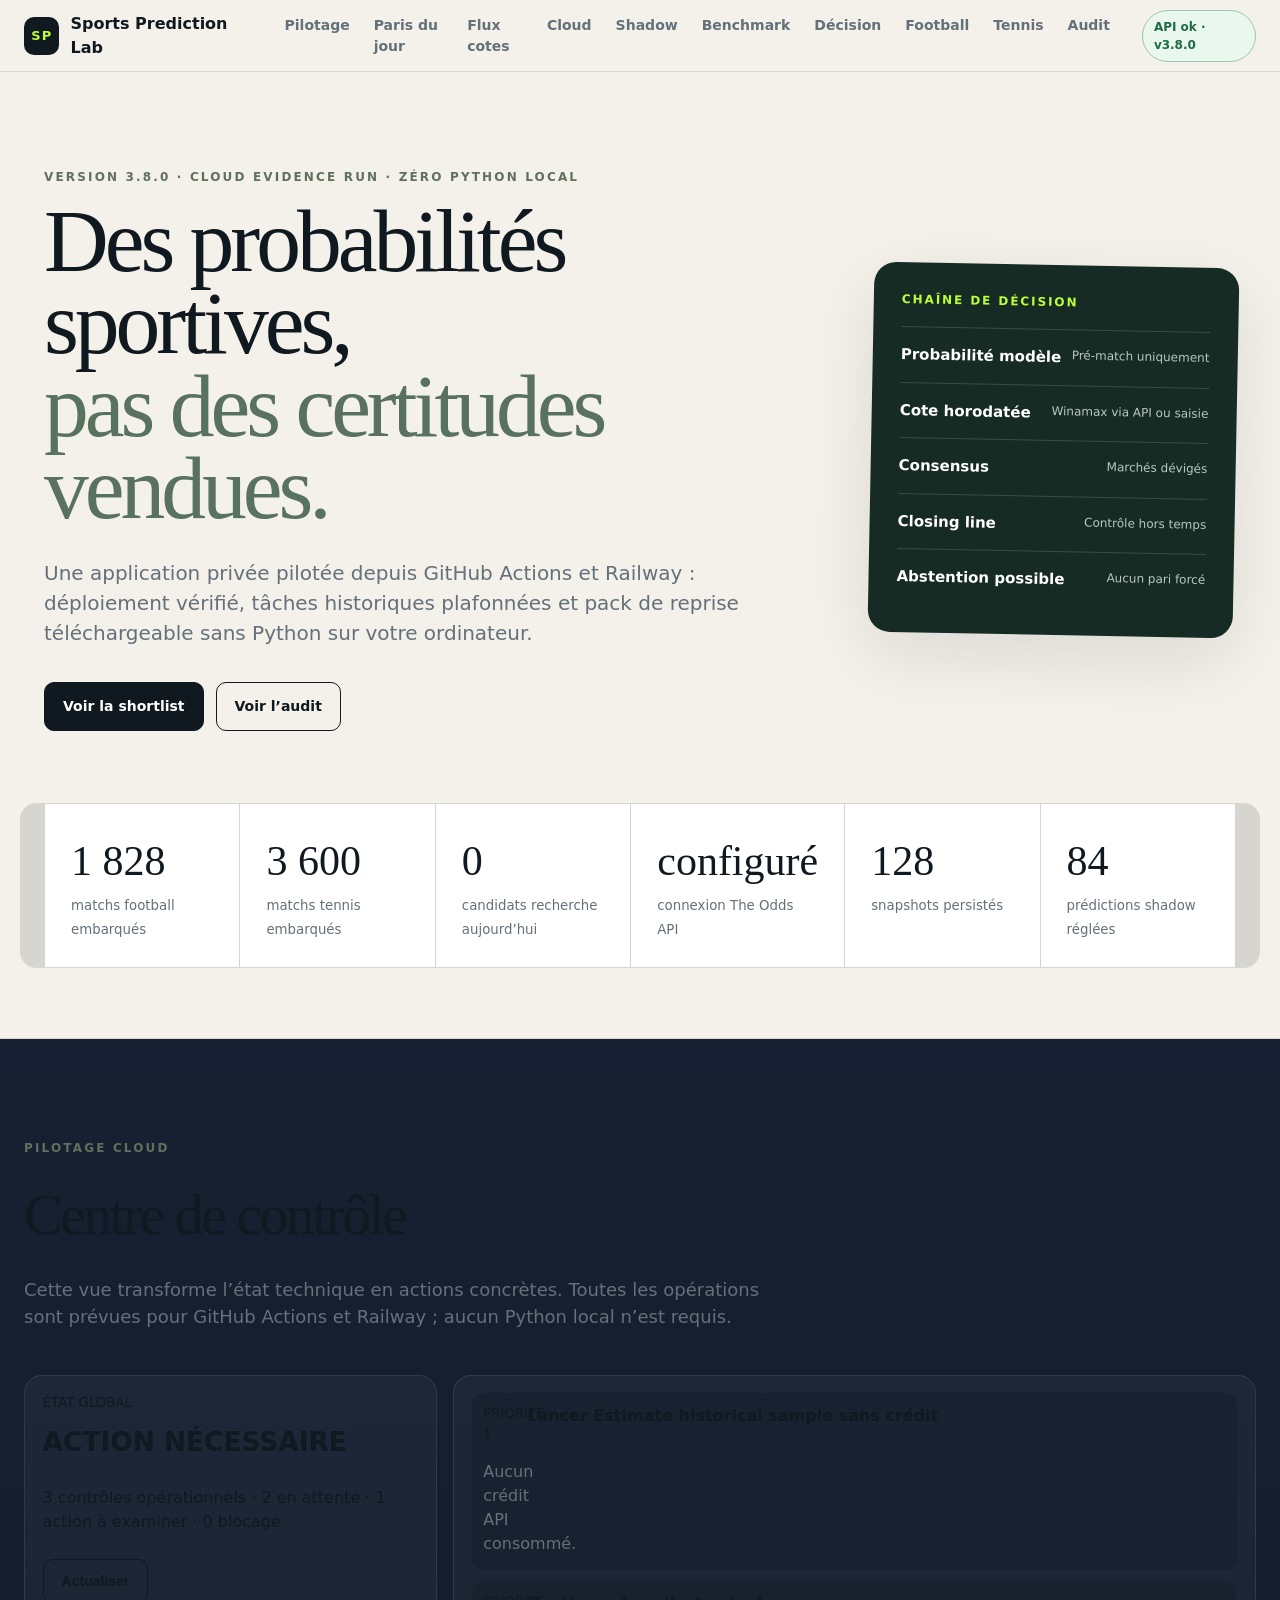
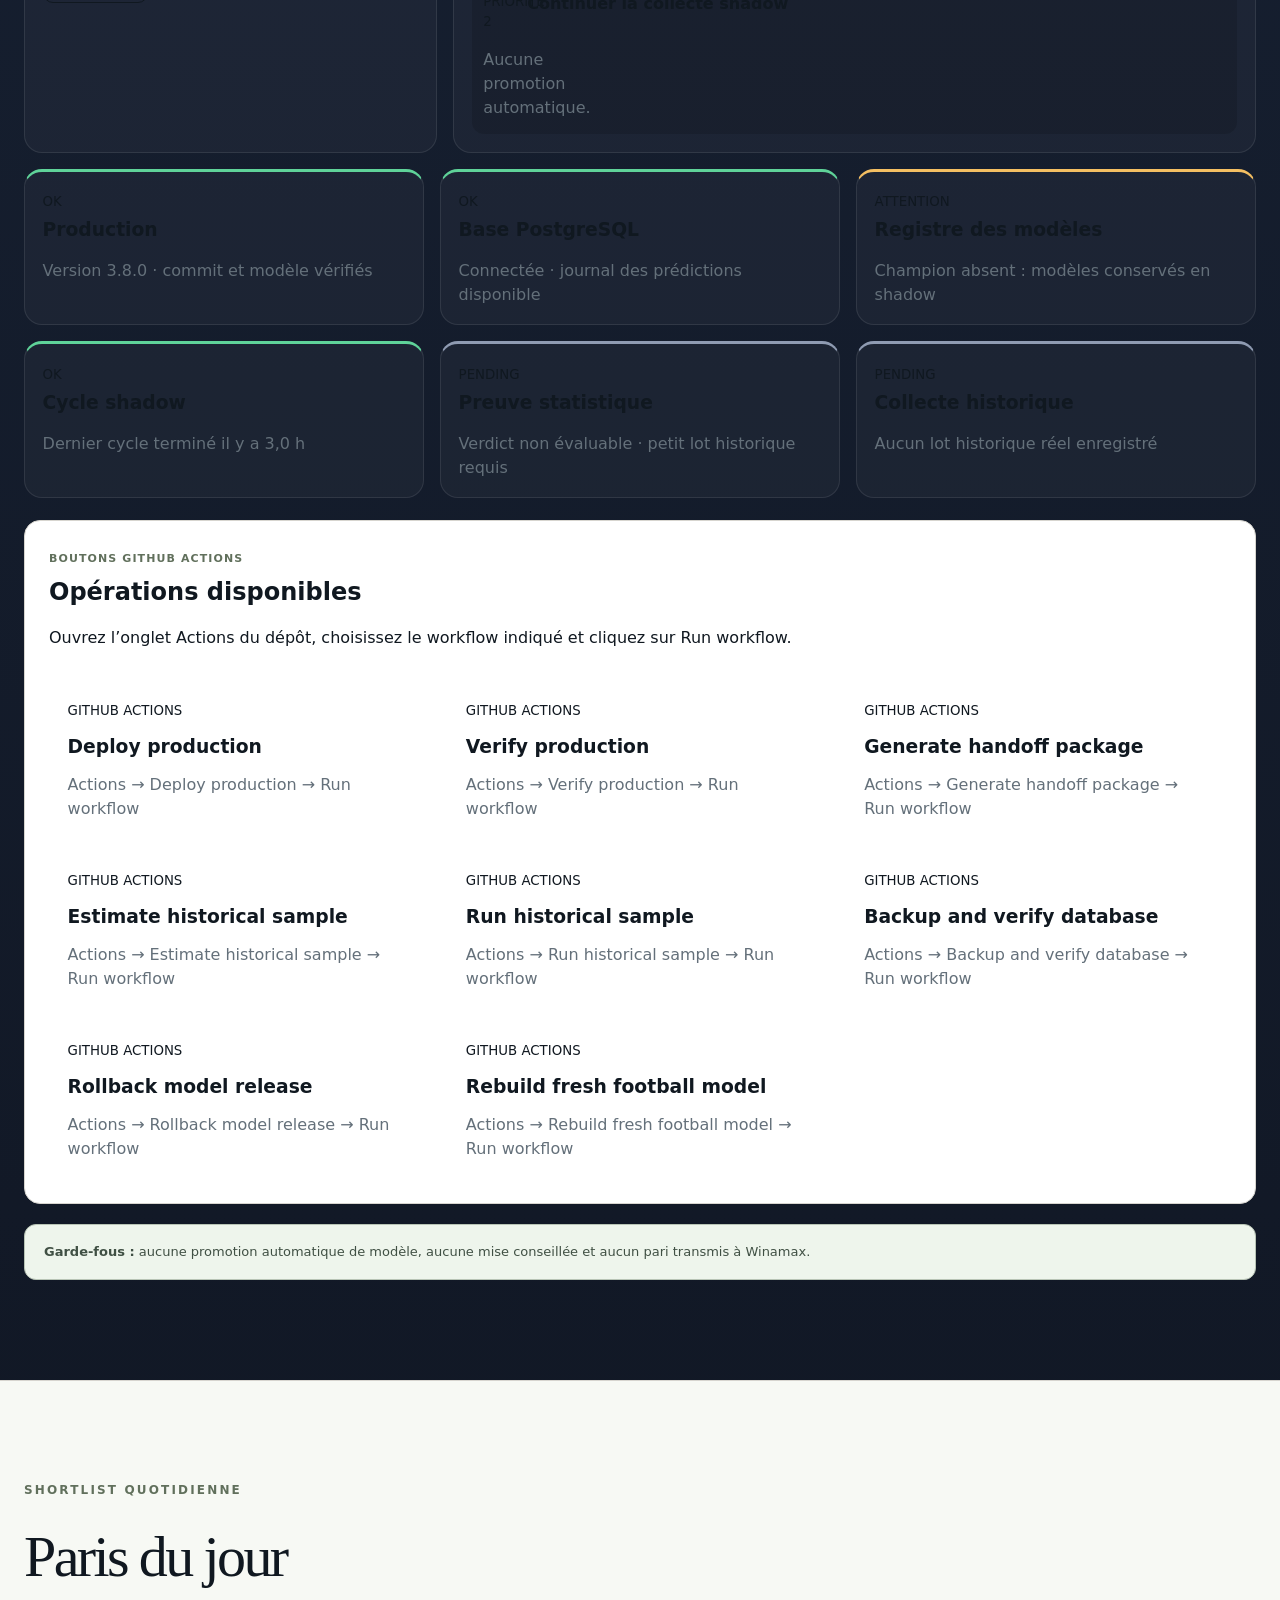
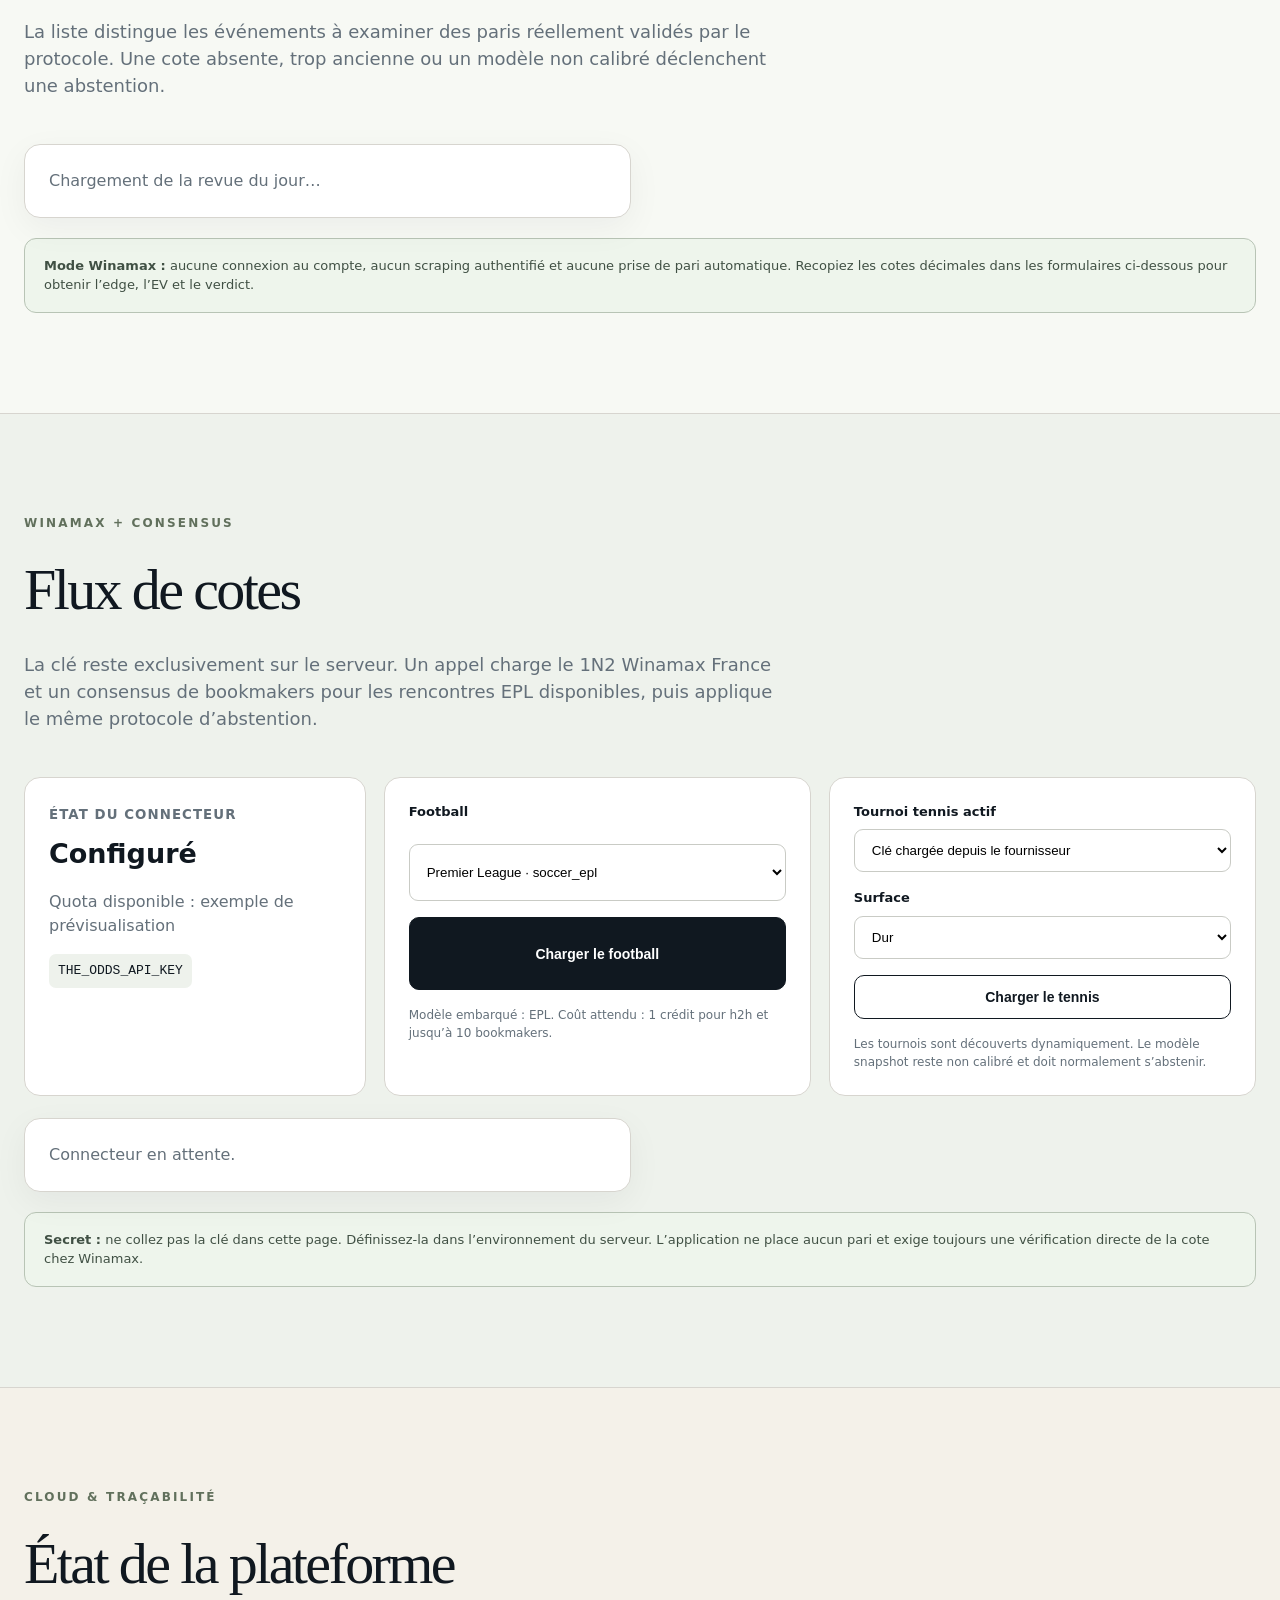
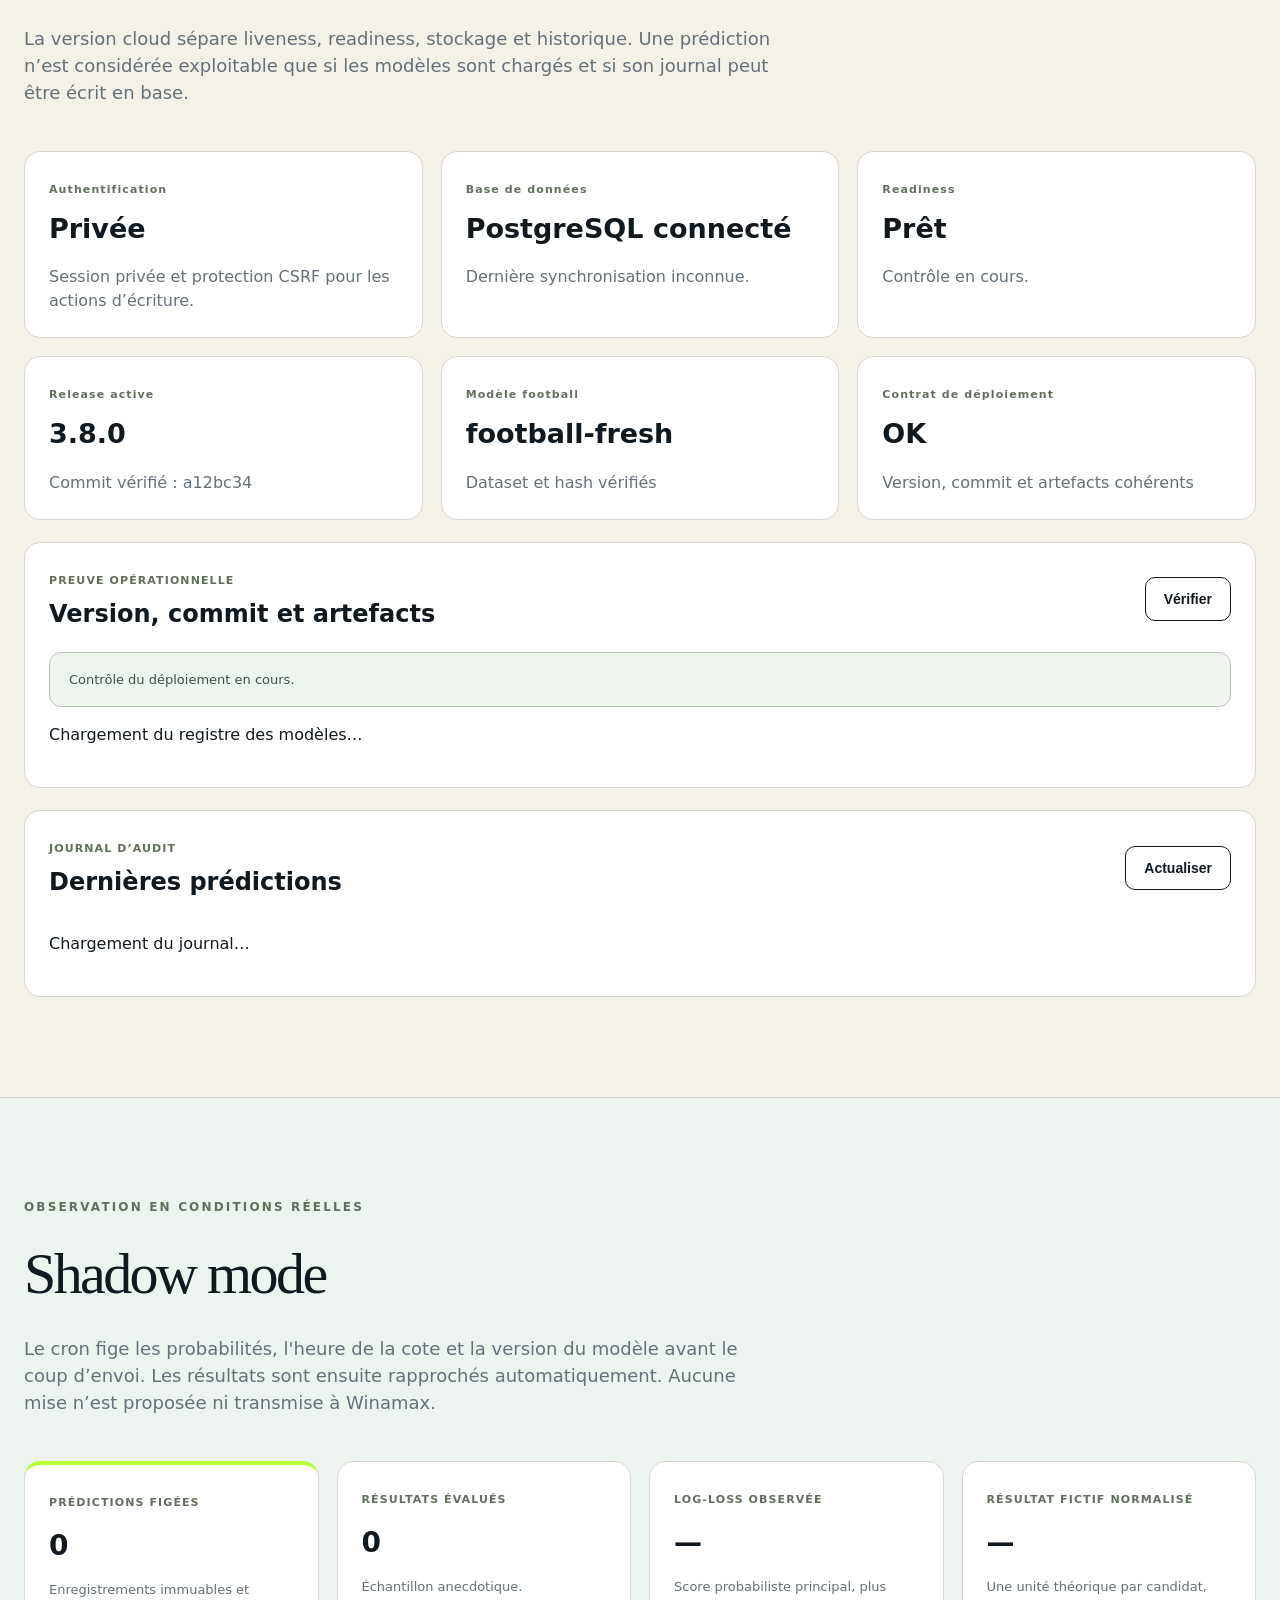
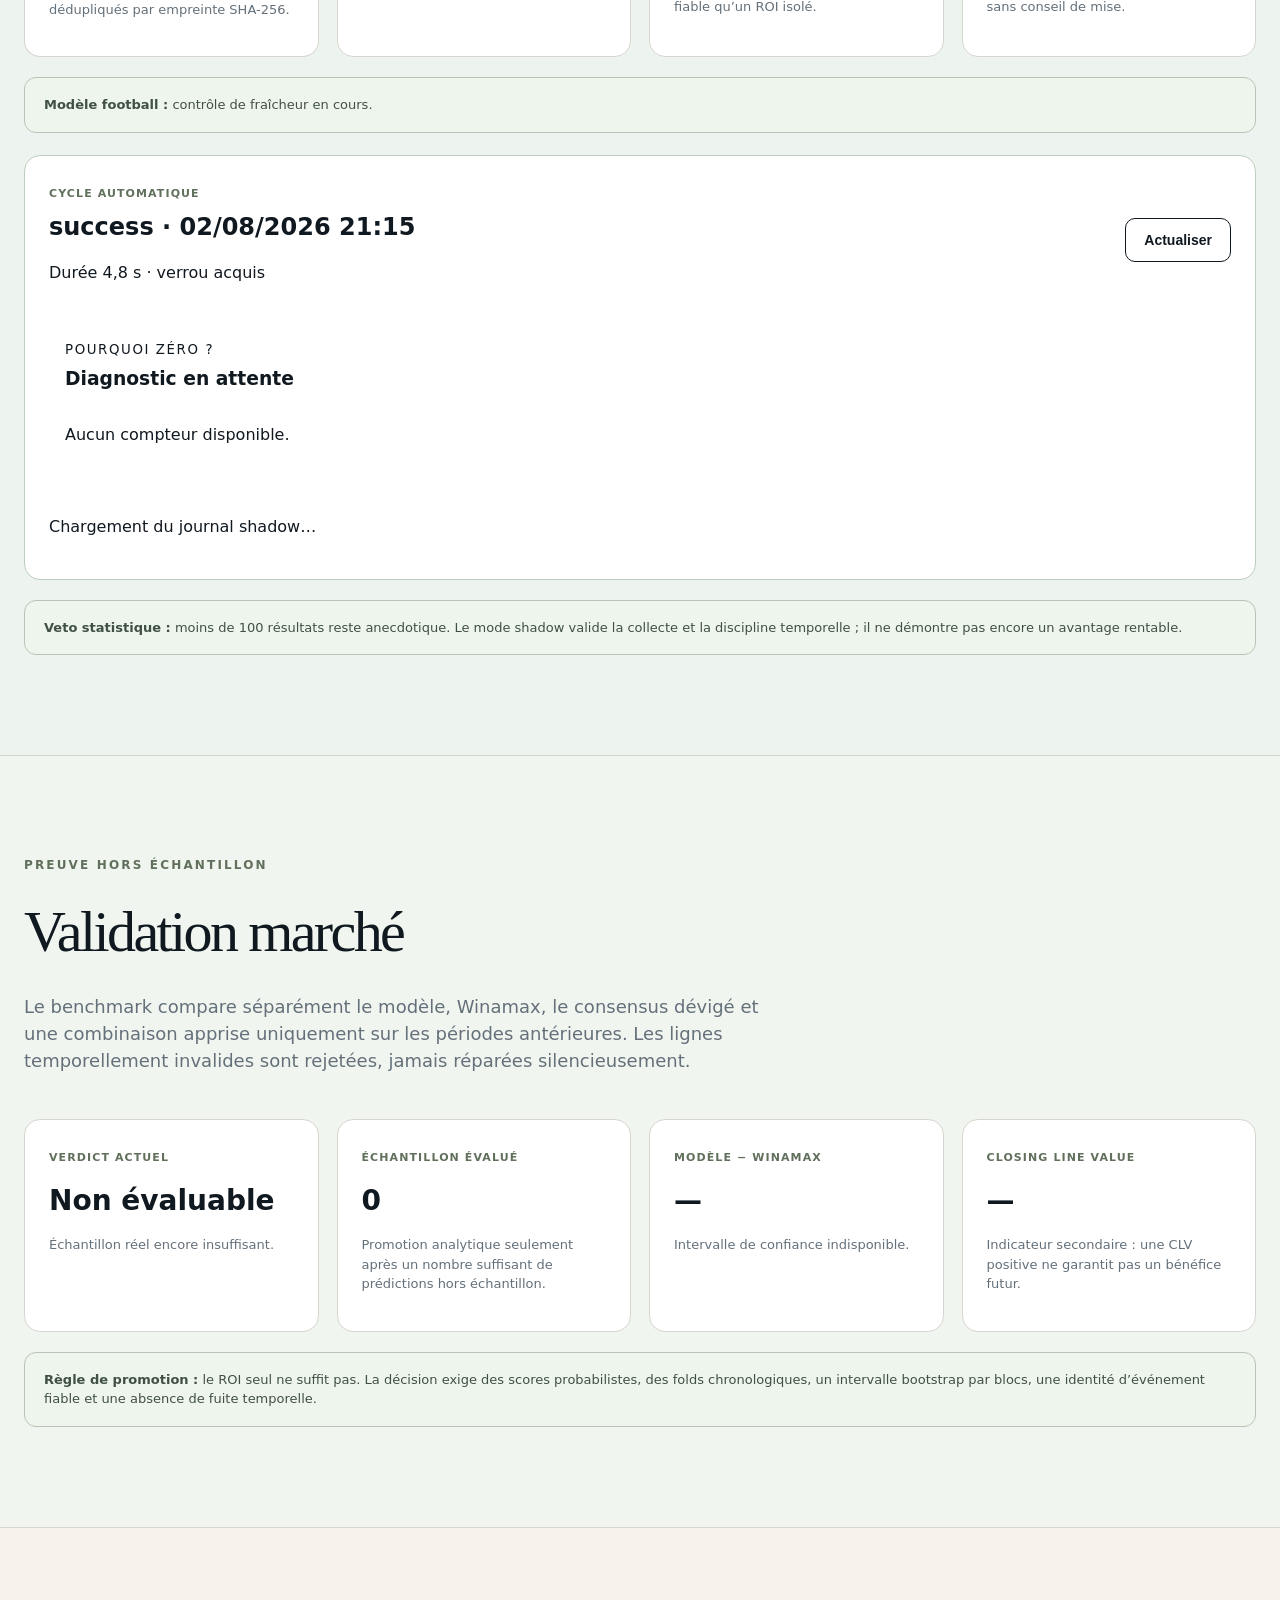
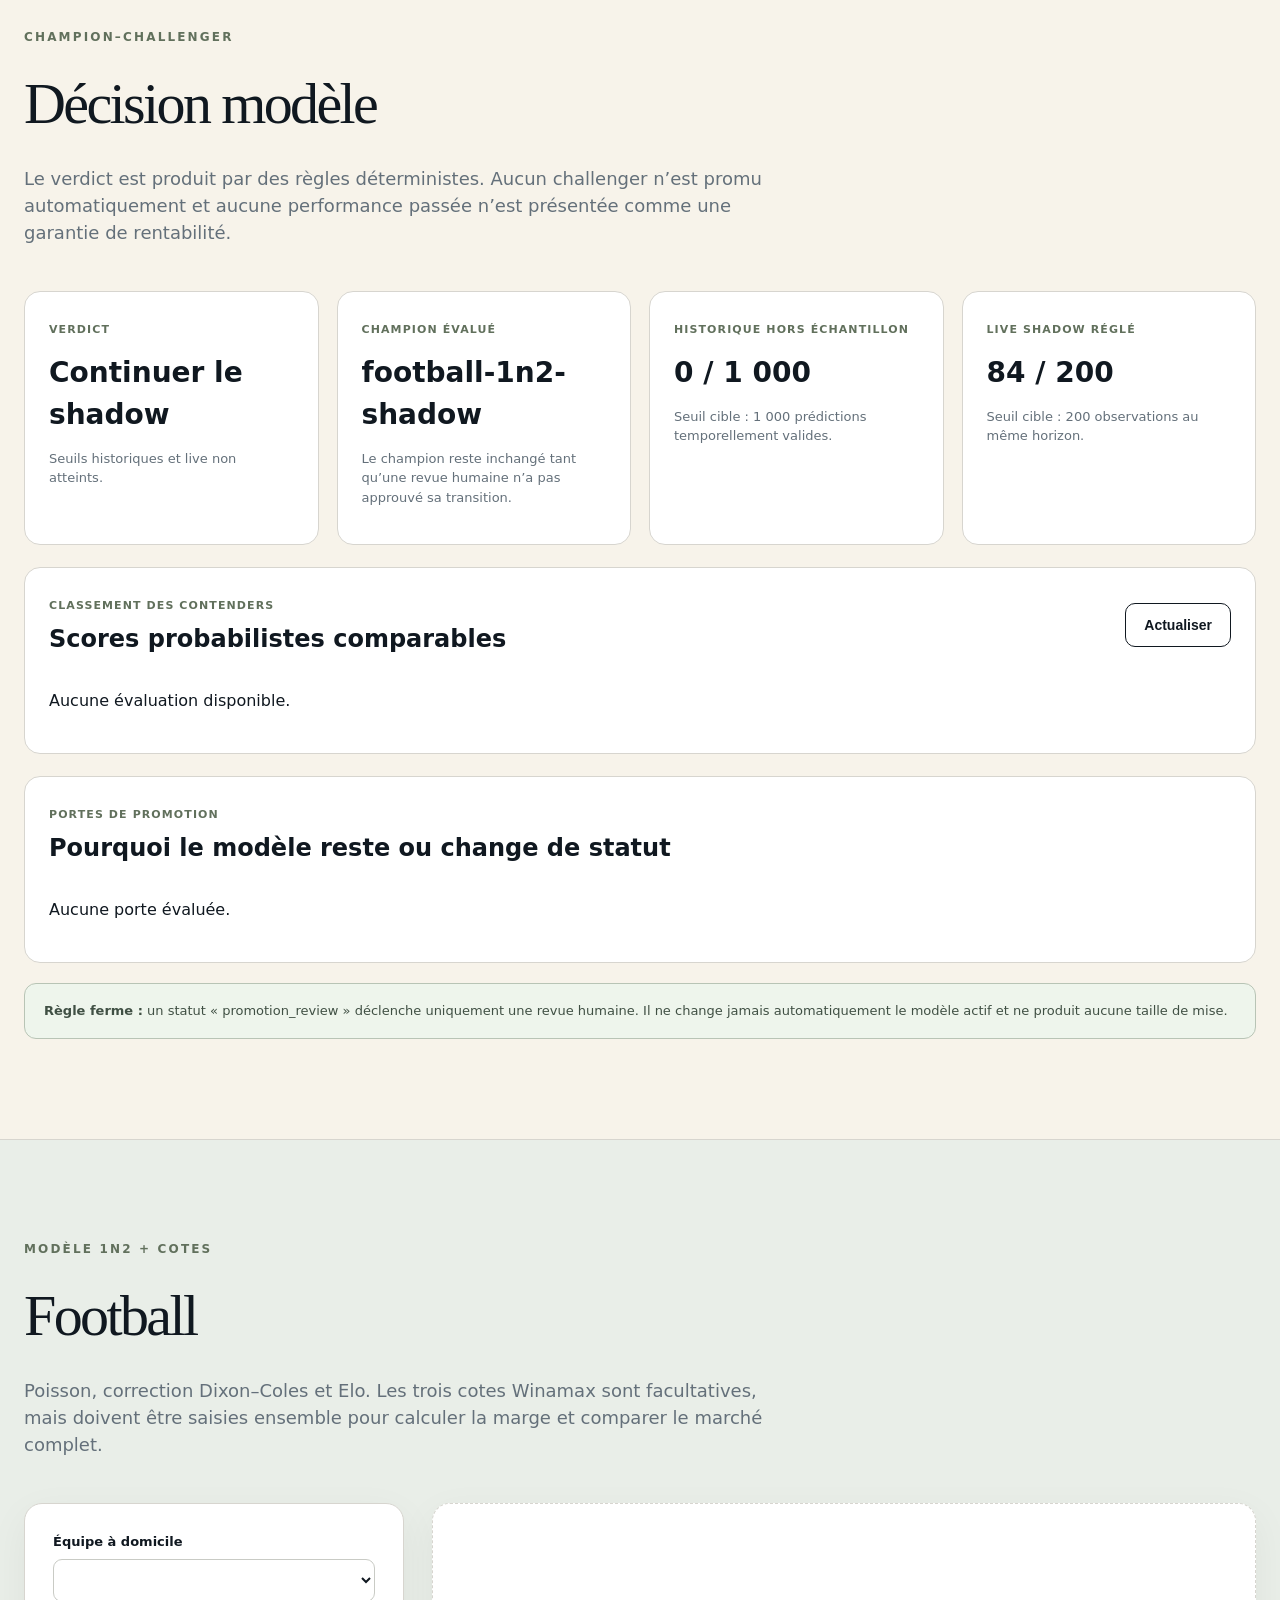
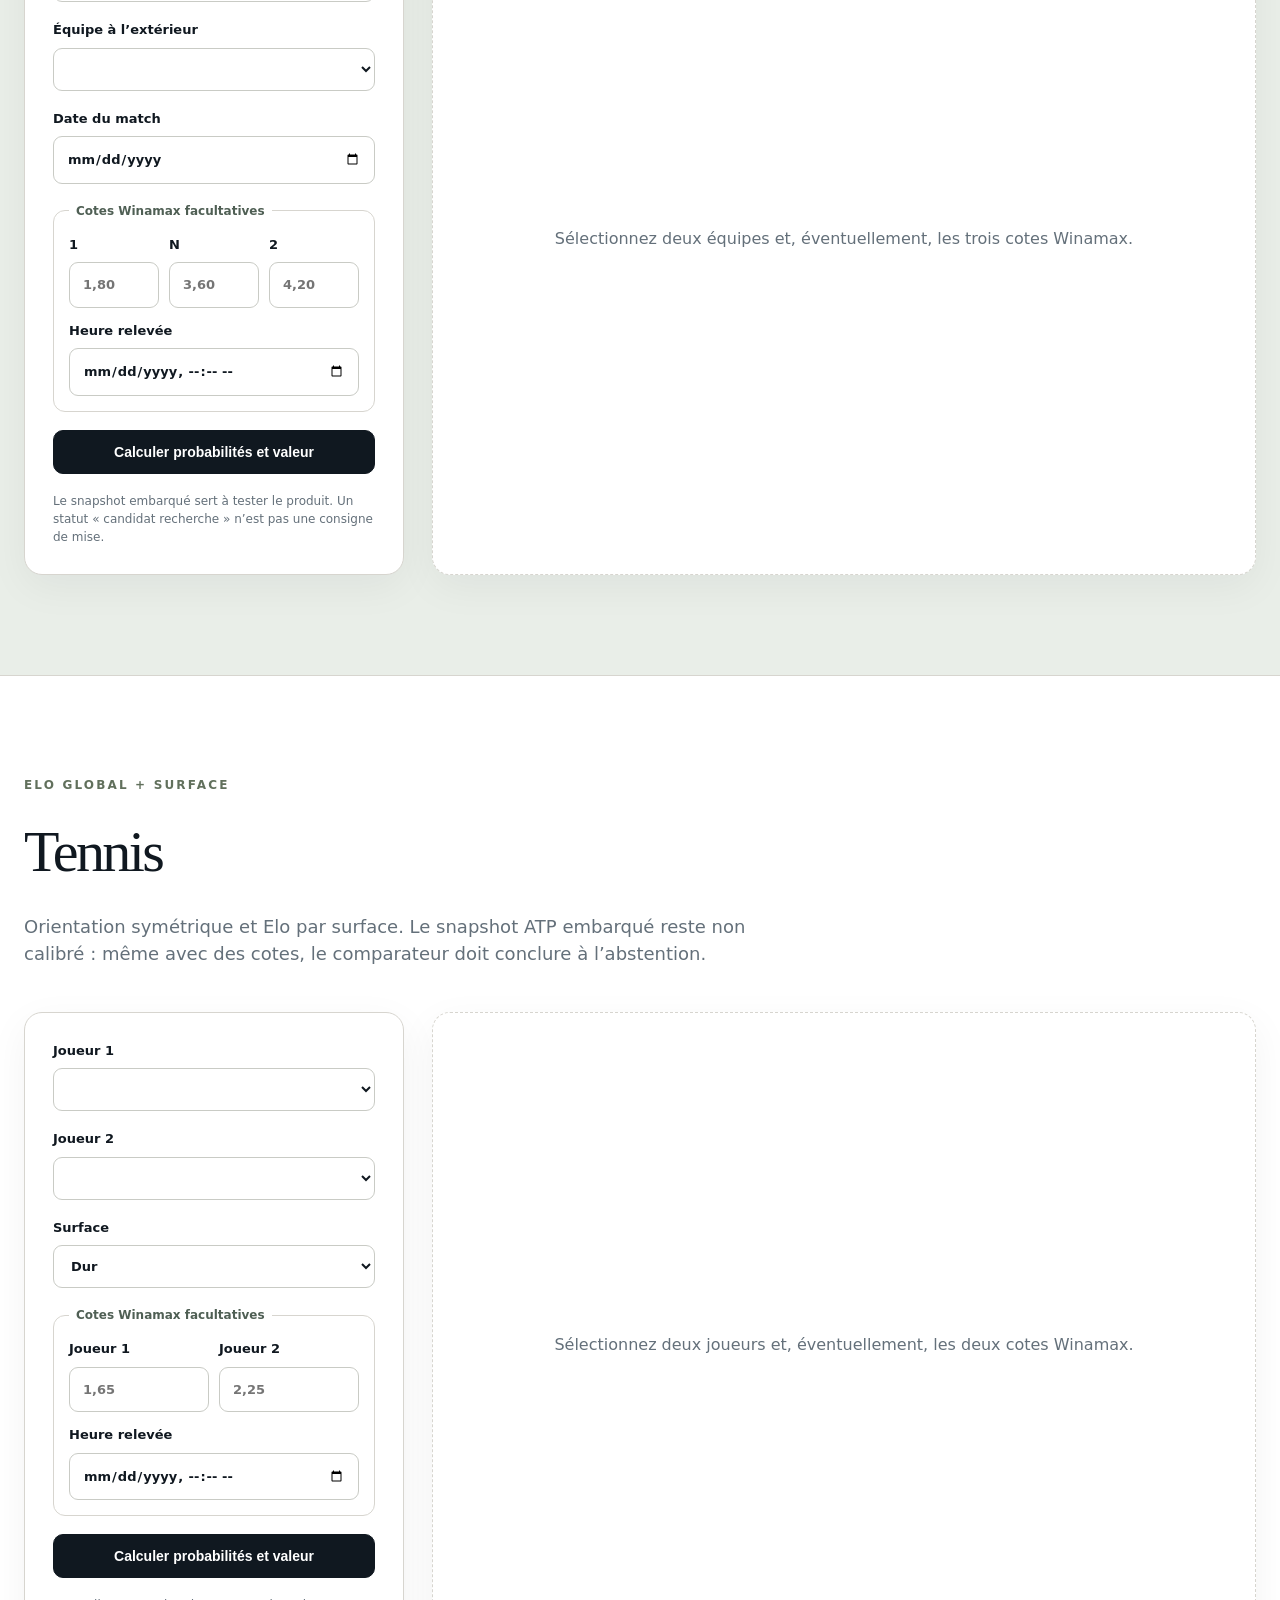
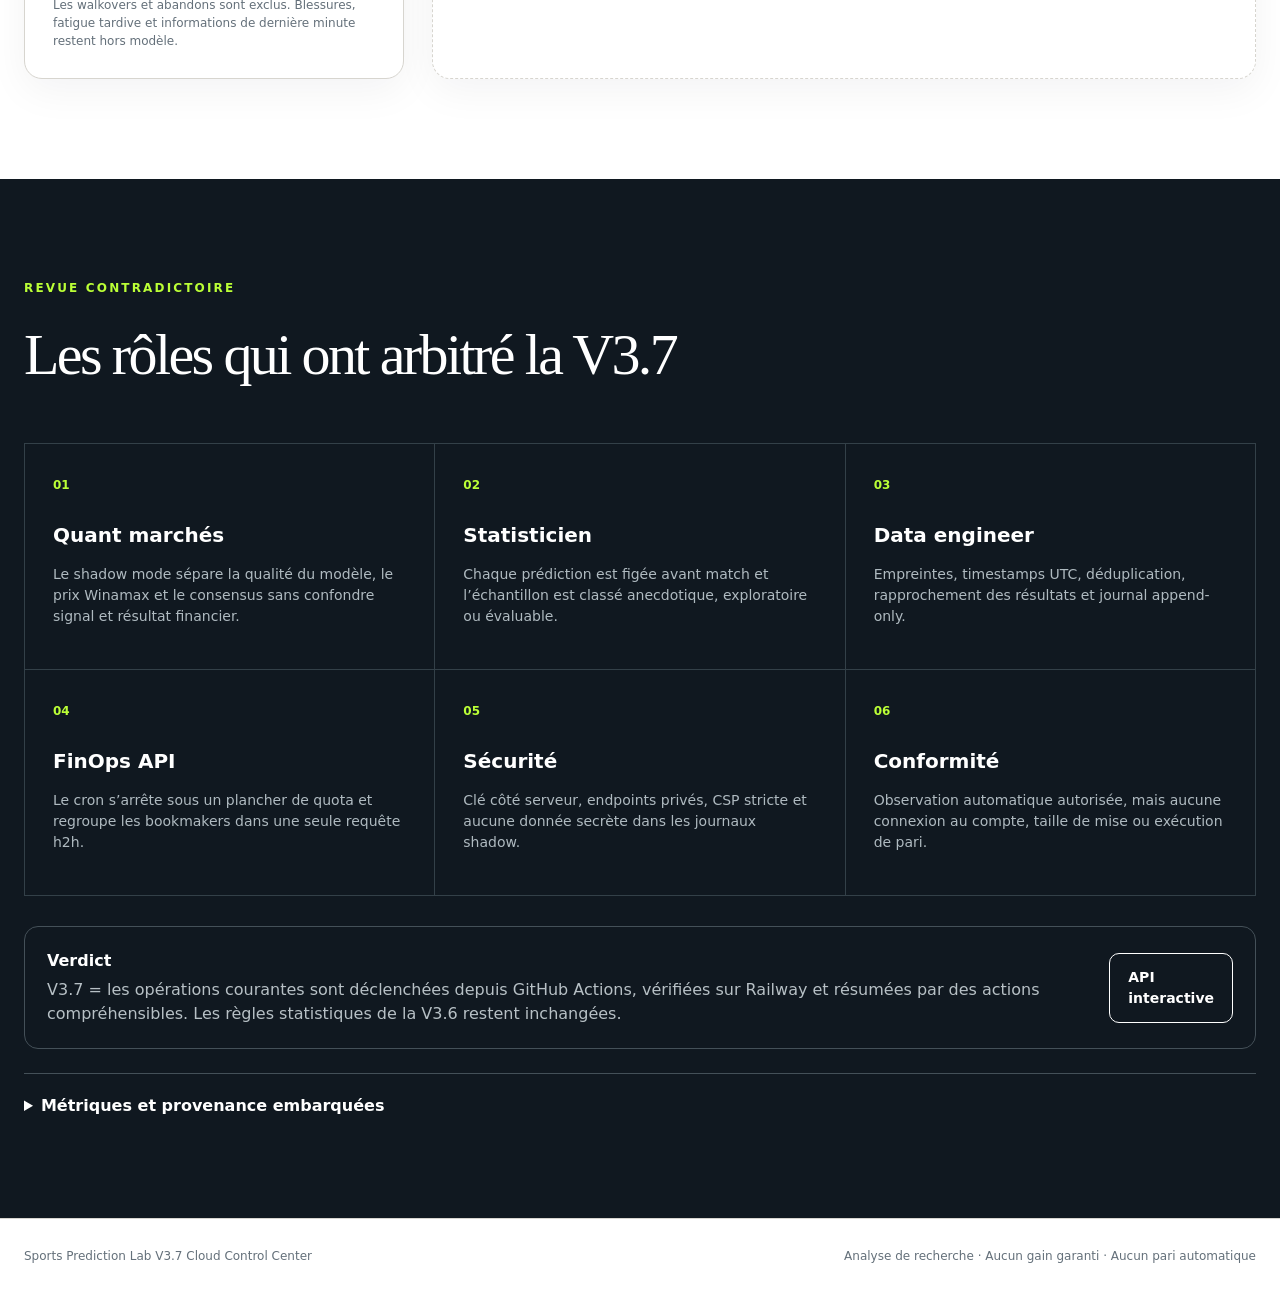
==== commit cc1d564e: "RBE: commit v3.8" ====
--- a/site_preview.html
+++ b/site_preview.html
@@ -69,7 +69,7 @@
   <main>
     <section id="overview" class="hero">
       <div>
-        <p class="eyebrow">VERSION 3.7.0 · CLOUD CONTROL CENTER · ZÉRO PYTHON LOCAL</p>
+        <p class="eyebrow">VERSION 3.8.0 · CLOUD EVIDENCE RUN · ZÉRO PYTHON LOCAL</p>
         <h1>Des probabilités sportives,<br><span>pas des certitudes vendues.</span></h1>
         <p class="lede">Une application privée pilotée depuis GitHub Actions et Railway : déploiement vérifié, tâches historiques plafonnées et pack de reprise téléchargeable sans Python sur votre ordinateur.</p>
         <div class="actions"><a class="button primary" href="#bets">Voir la shortlist</a><a class="button ghost" href="#audit">Voir l’audit</a></div>
@@ -270,13 +270,13 @@
 
 <script>
 const setText=(id,value)=>{const el=document.getElementById(id);if(el)el.textContent=value;};
-setText('health','API ok · v3.7.0'); document.getElementById('health')?.classList.add('ok');
+setText('health','API ok · v3.8.0'); document.getElementById('health')?.classList.add('ok');
 setText('footballRows','1 828'); setText('tennisRows','3 600'); setText('dailyCandidates','0');
 setText('oddsApiState','configuré'); setText('dbSnapshots','128'); setText('shadowState','84');
 setText('controlOverall','ACTION NÉCESSAIRE');
 setText('controlSummary','3 contrôles opérationnels · 2 en attente · 1 action à examiner · 0 blocage');
 const checks=[
- ['Production','ok','Version 3.7.0 · commit et modèle vérifiés'],
+ ['Production','ok','Version 3.8.0 · commit et modèle vérifiés'],
  ['Base PostgreSQL','ok','Connectée · journal des prédictions disponible'],
  ['Registre des modèles','attention','Champion absent : modèles conservés en shadow'],
  ['Cycle shadow','ok','Dernier cycle terminé il y a 3,0 h'],
@@ -284,18 +284,18 @@
  ['Collecte historique','pending','Aucun lot historique réel enregistré']
 ];
 const cc=document.getElementById('controlChecks'); if(cc)cc.innerHTML=checks.map(([l,s,d])=>`<article class="control-check ${s}"><div><small>${s.toUpperCase()}</small><h3>${l}</h3></div><p>${d}</p></article>`).join('');
-const na=document.getElementById('controlNextActions'); if(na)na.innerHTML='<article><small>PRIORITÉ 1</small><b>Lancer Historical validation sample en mode plan_only</b><p>Aucun crédit API consommé.</p></article><article><small>PRIORITÉ 2</small><b>Continuer la collecte shadow</b><p>Aucune promotion automatique.</p></article>';
-const workflows=['Deploy production','Verify production','Generate handoff package','Historical validation sample','Backup and verify database','Rollback model release','Rebuild fresh football model'];
+const na=document.getElementById('controlNextActions'); if(na)na.innerHTML='<article><small>PRIORITÉ 1</small><b>Lancer Estimate historical sample sans crédit</b><p>Aucun crédit API consommé.</p></article><article><small>PRIORITÉ 2</small><b>Continuer la collecte shadow</b><p>Aucune promotion automatique.</p></article>';
+const workflows=['Deploy production','Verify production','Generate handoff package','Estimate historical sample','Run historical sample','Backup and verify database','Rollback model release','Rebuild fresh football model'];
 const wf=document.getElementById('controlWorkflows'); if(wf)wf.innerHTML=workflows.map(x=>`<article class="workflow-card"><small>GITHUB ACTIONS</small><h3>${x}</h3><p>Actions → ${x} → Run workflow</p></article>`).join('');
 setText('providerStatus','Configuré'); setText('providerQuota','Quota disponible : exemple de prévisualisation');
 setText('cloudAuth','Privée'); setText('cloudDatabase','PostgreSQL connecté'); setText('cloudReady','Prêt');
-setText('systemRelease','3.7.0'); setText('systemCommit','Commit vérifié : a12bc34'); setText('systemModel','football-fresh');
+setText('systemRelease','3.8.0'); setText('systemCommit','Commit vérifié : a12bc34'); setText('systemModel','football-fresh');
 setText('systemDataset','Dataset et hash vérifiés'); setText('systemIntegrity','OK'); setText('systemContract','Version, commit et artefacts cohérents');
 setText('shadowLastCycle','success · 02/08/2026 21:15'); setText('shadowCycleMeta','Durée 4,8 s · verrou acquis');
 setText('benchmarkVerdict','Non évaluable'); setText('benchmarkReason','Échantillon réel encore insuffisant.'); setText('benchmarkRows','0');
 setText('decisionStatus','Continuer le shadow'); setText('decisionReason','Seuils historiques et live non atteints.'); setText('decisionChampion','football-1n2-shadow');
 setText('decisionHistorical','0 / 1 000'); setText('decisionLive','84 / 200');
-setText('metrics',JSON.stringify({version:'3.7.0',local_python_required:false,automatic_bet_placement:false,automatic_model_promotion:false},null,2));
+setText('metrics',JSON.stringify({version:'3.8.0',local_python_required:false,automatic_bet_placement:false,automatic_model_promotion:false},null,2));
 </script>
 
 </body>
